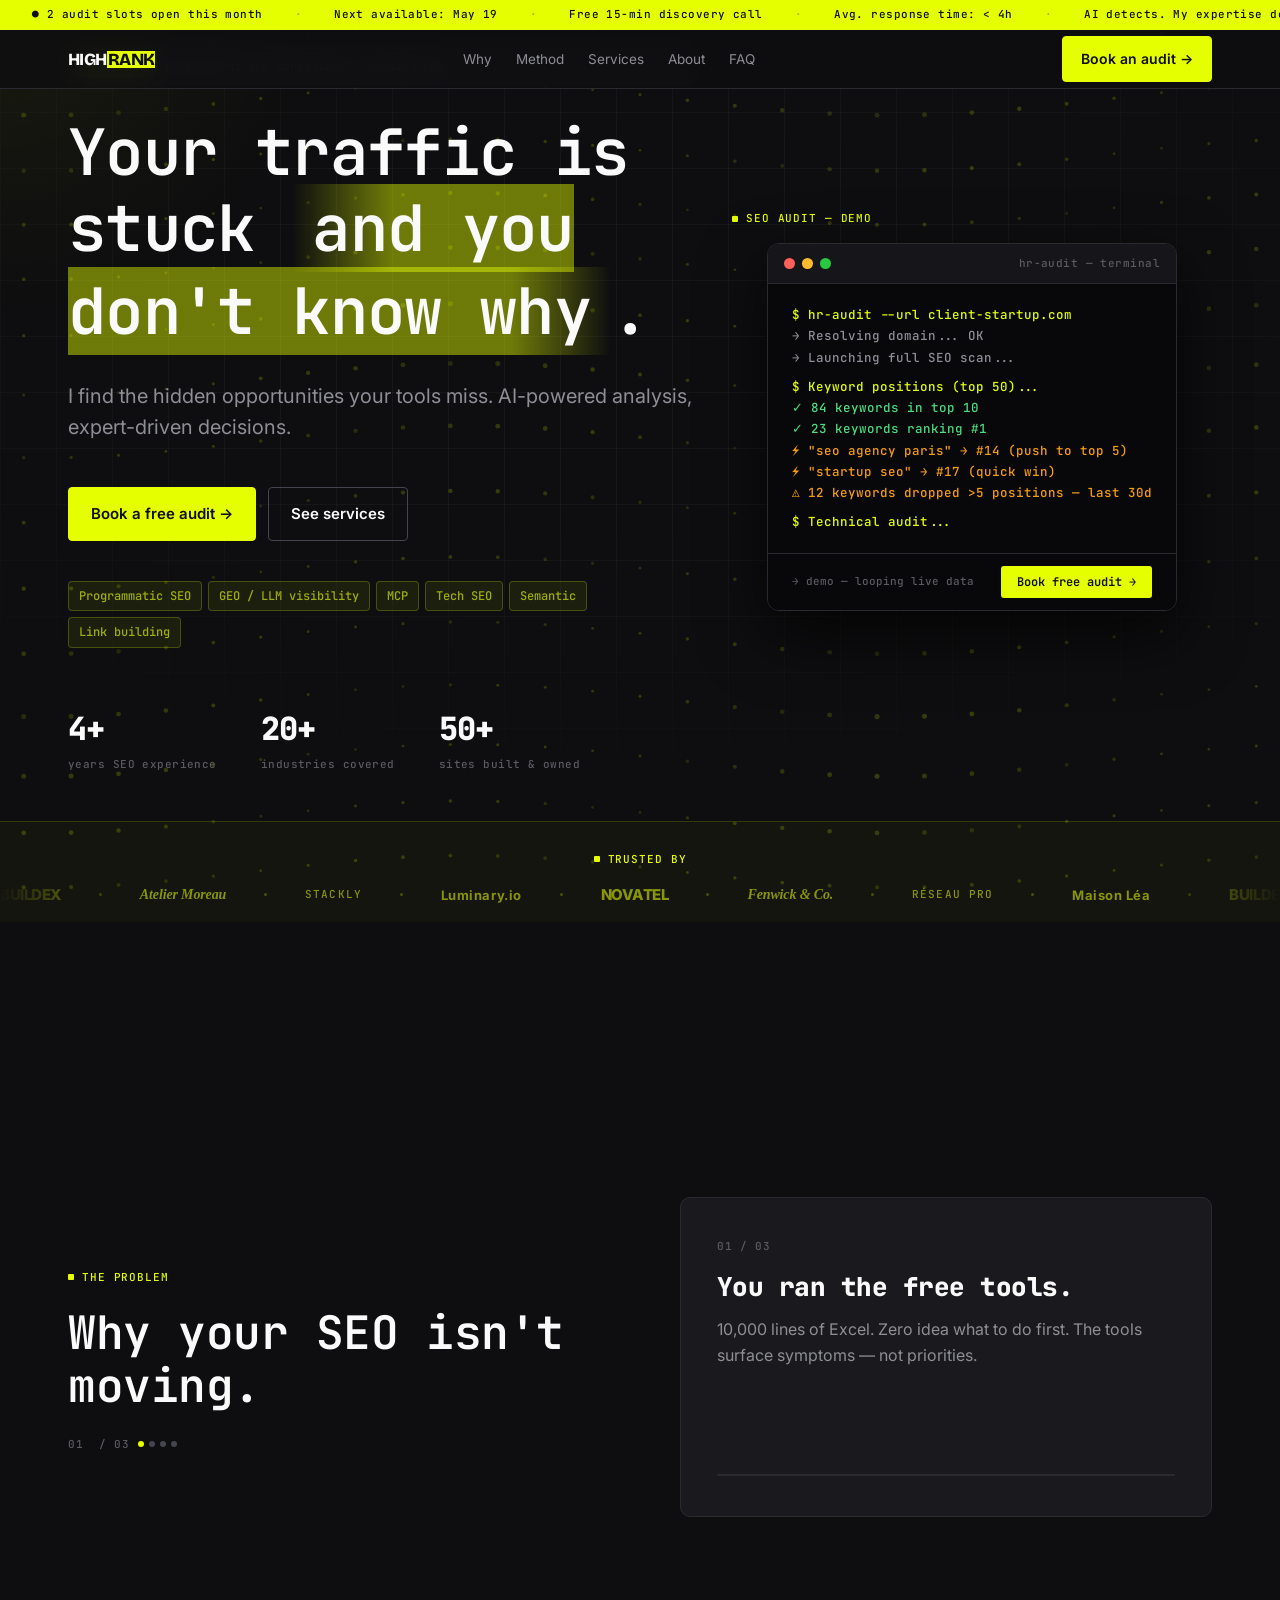
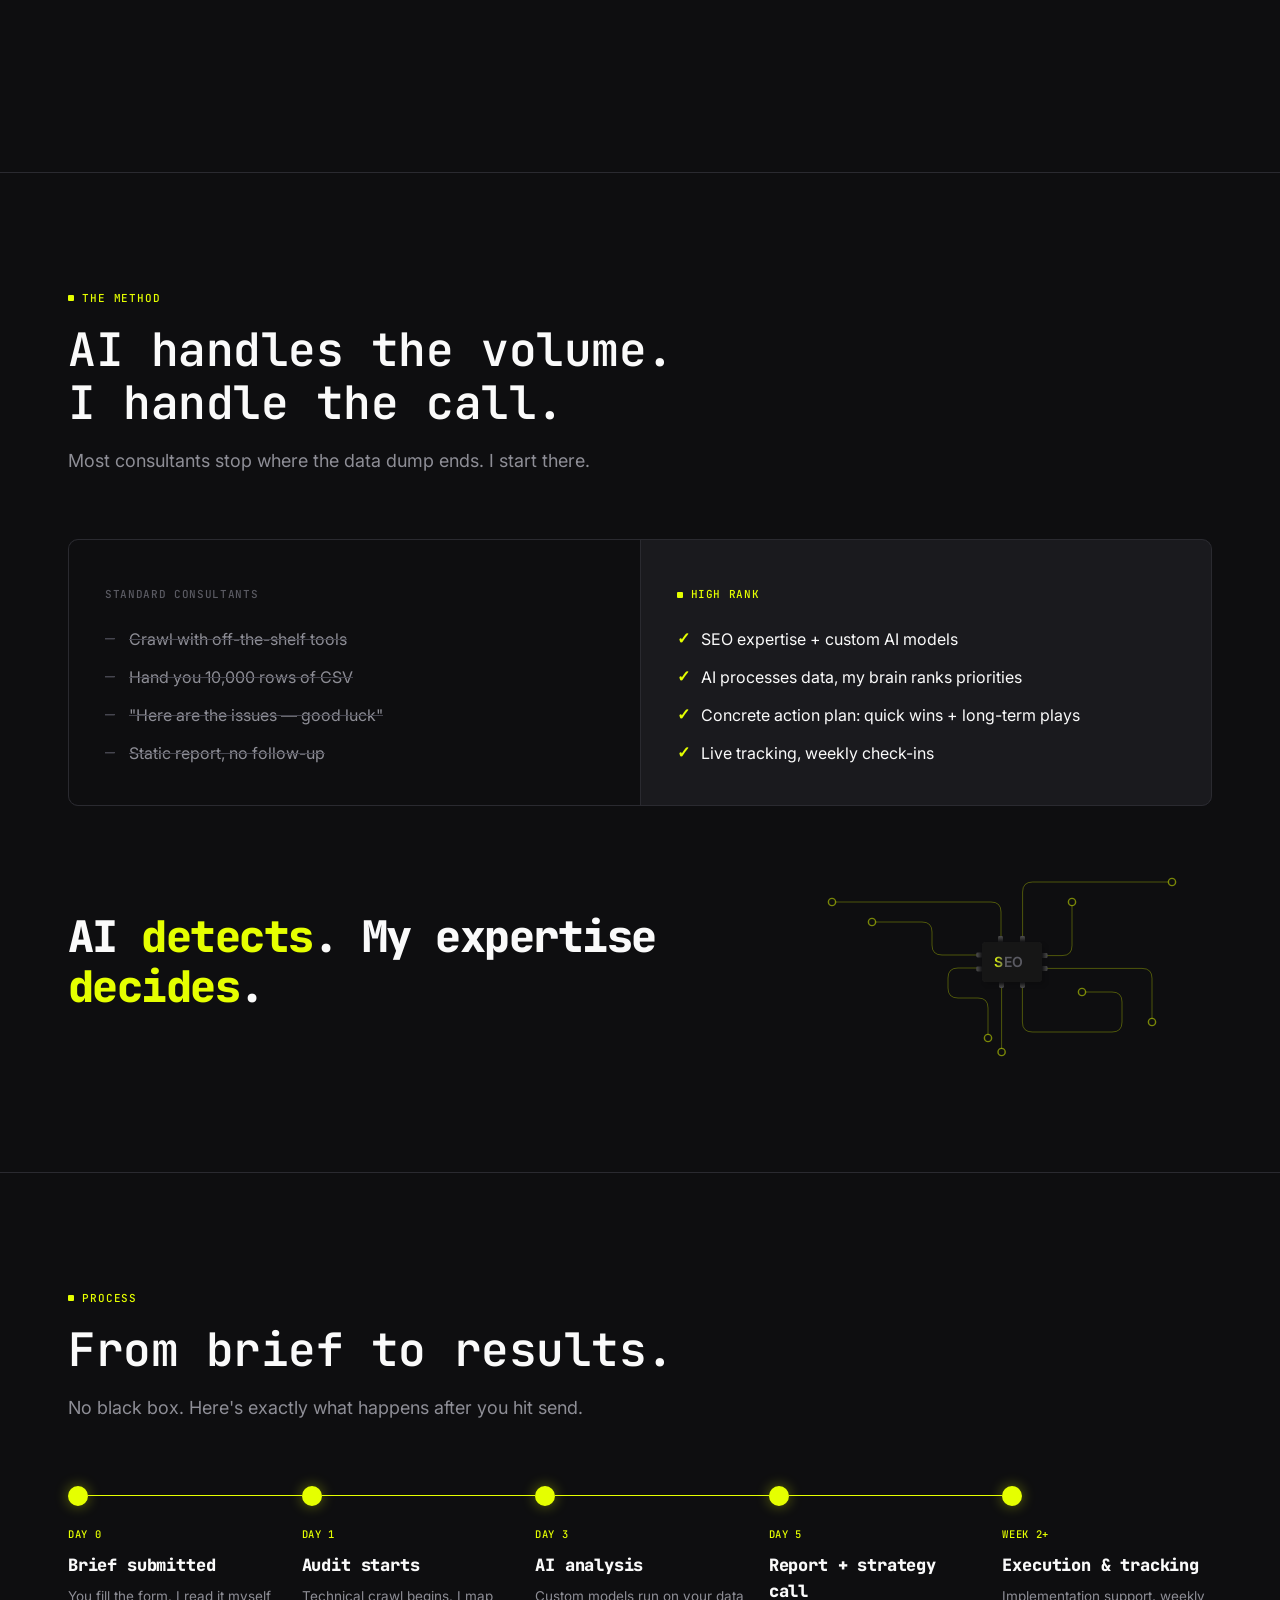
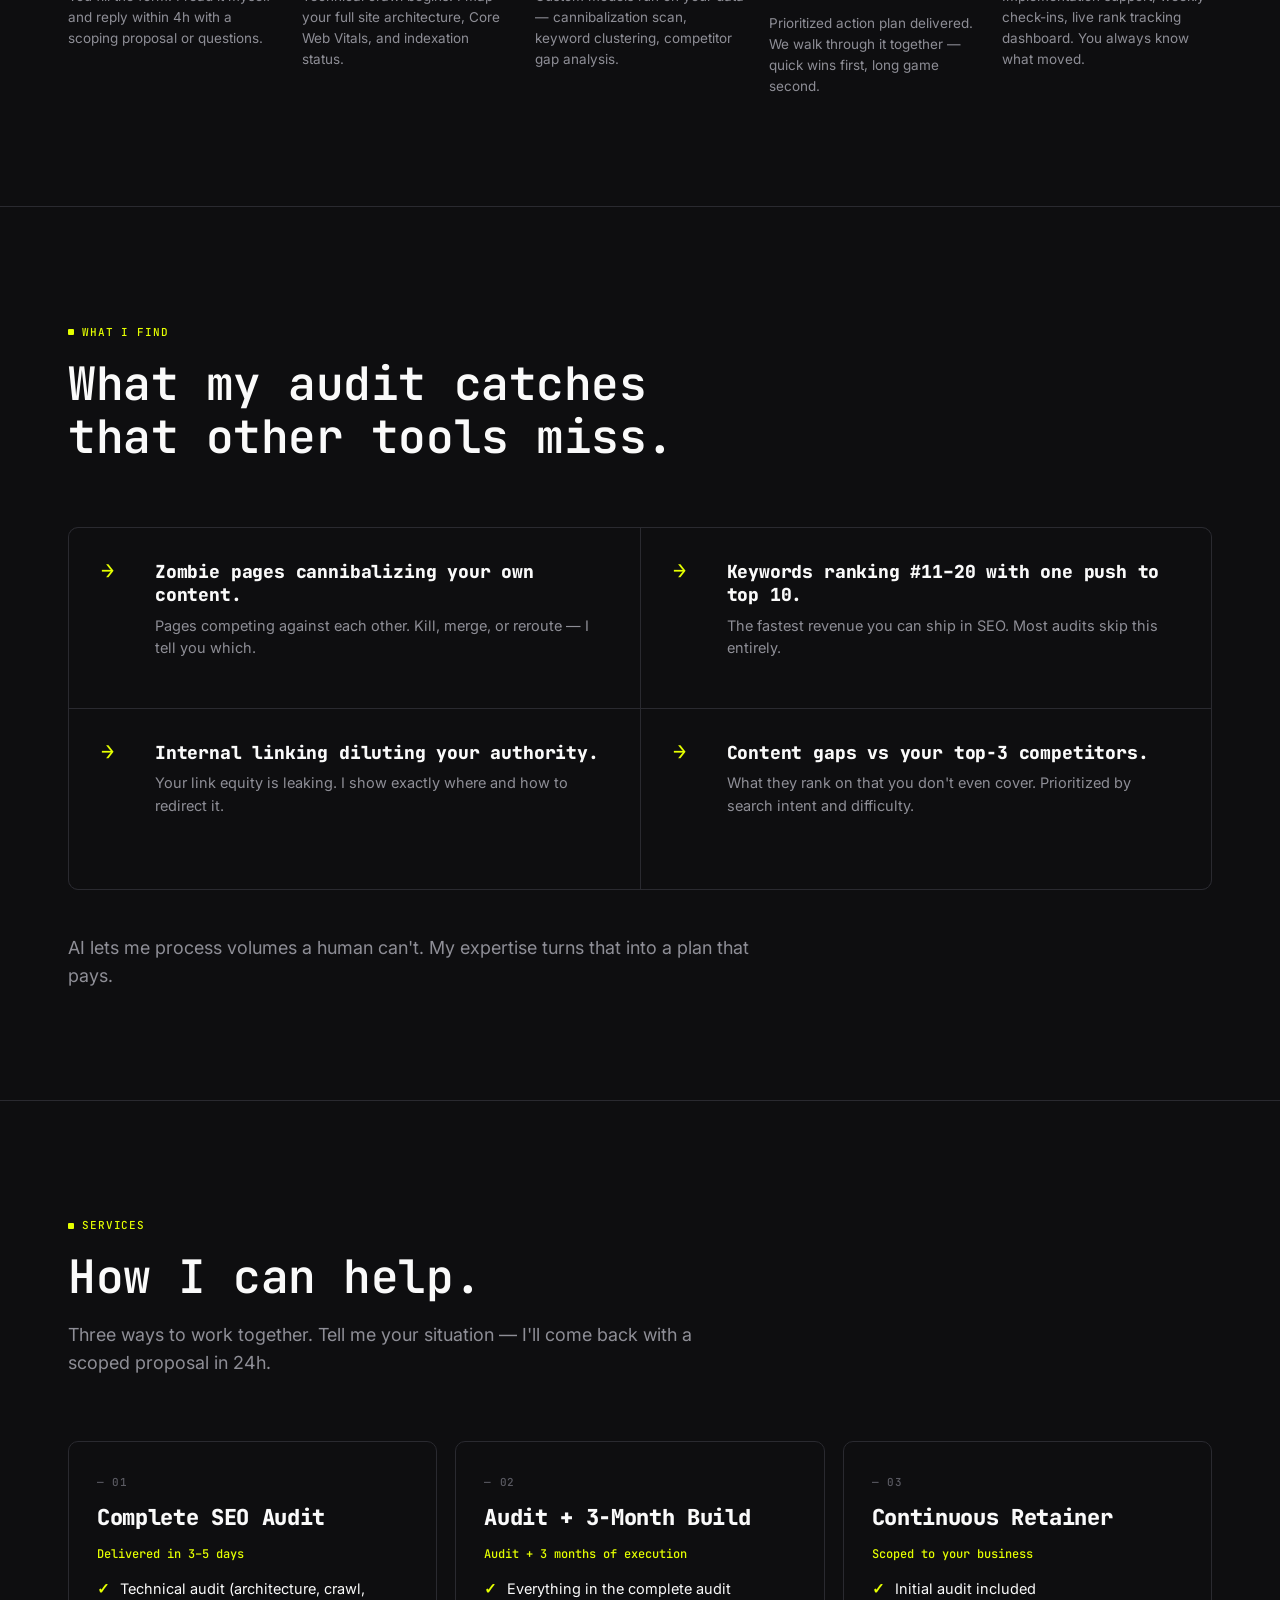
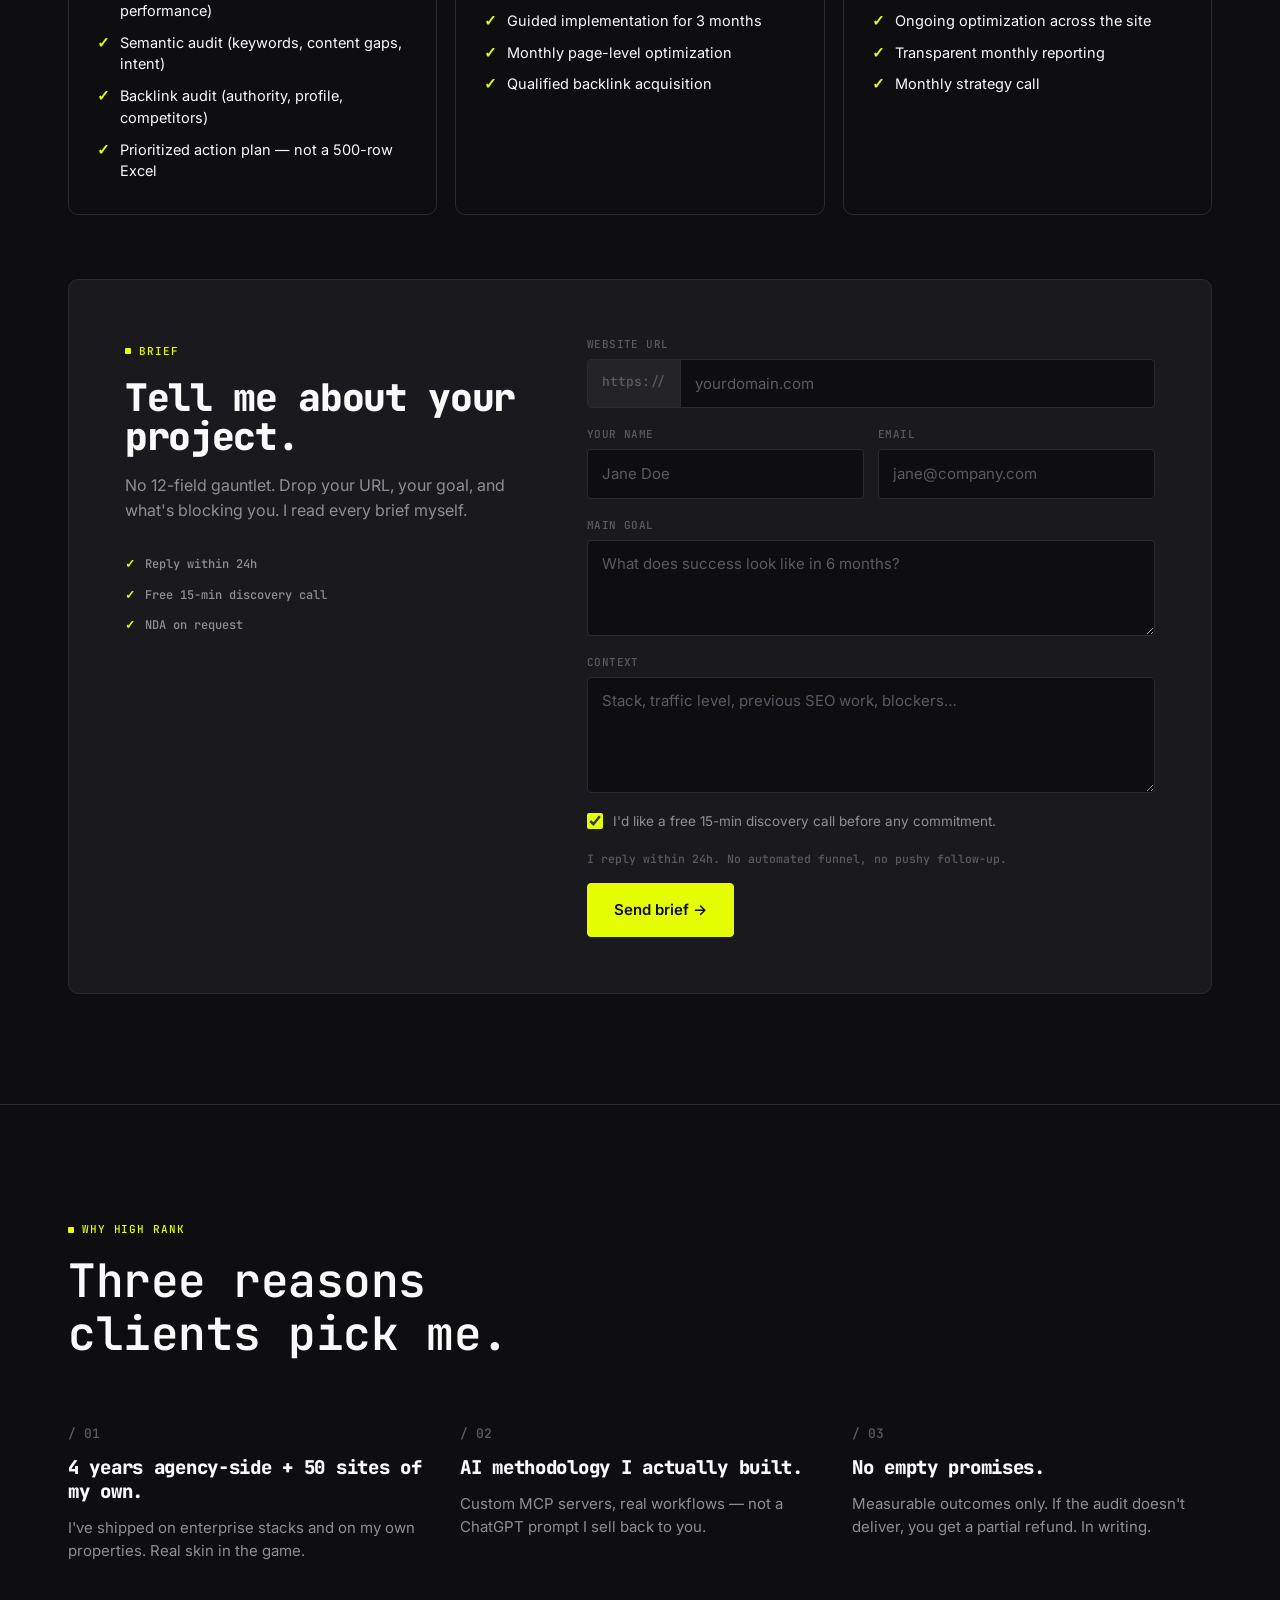
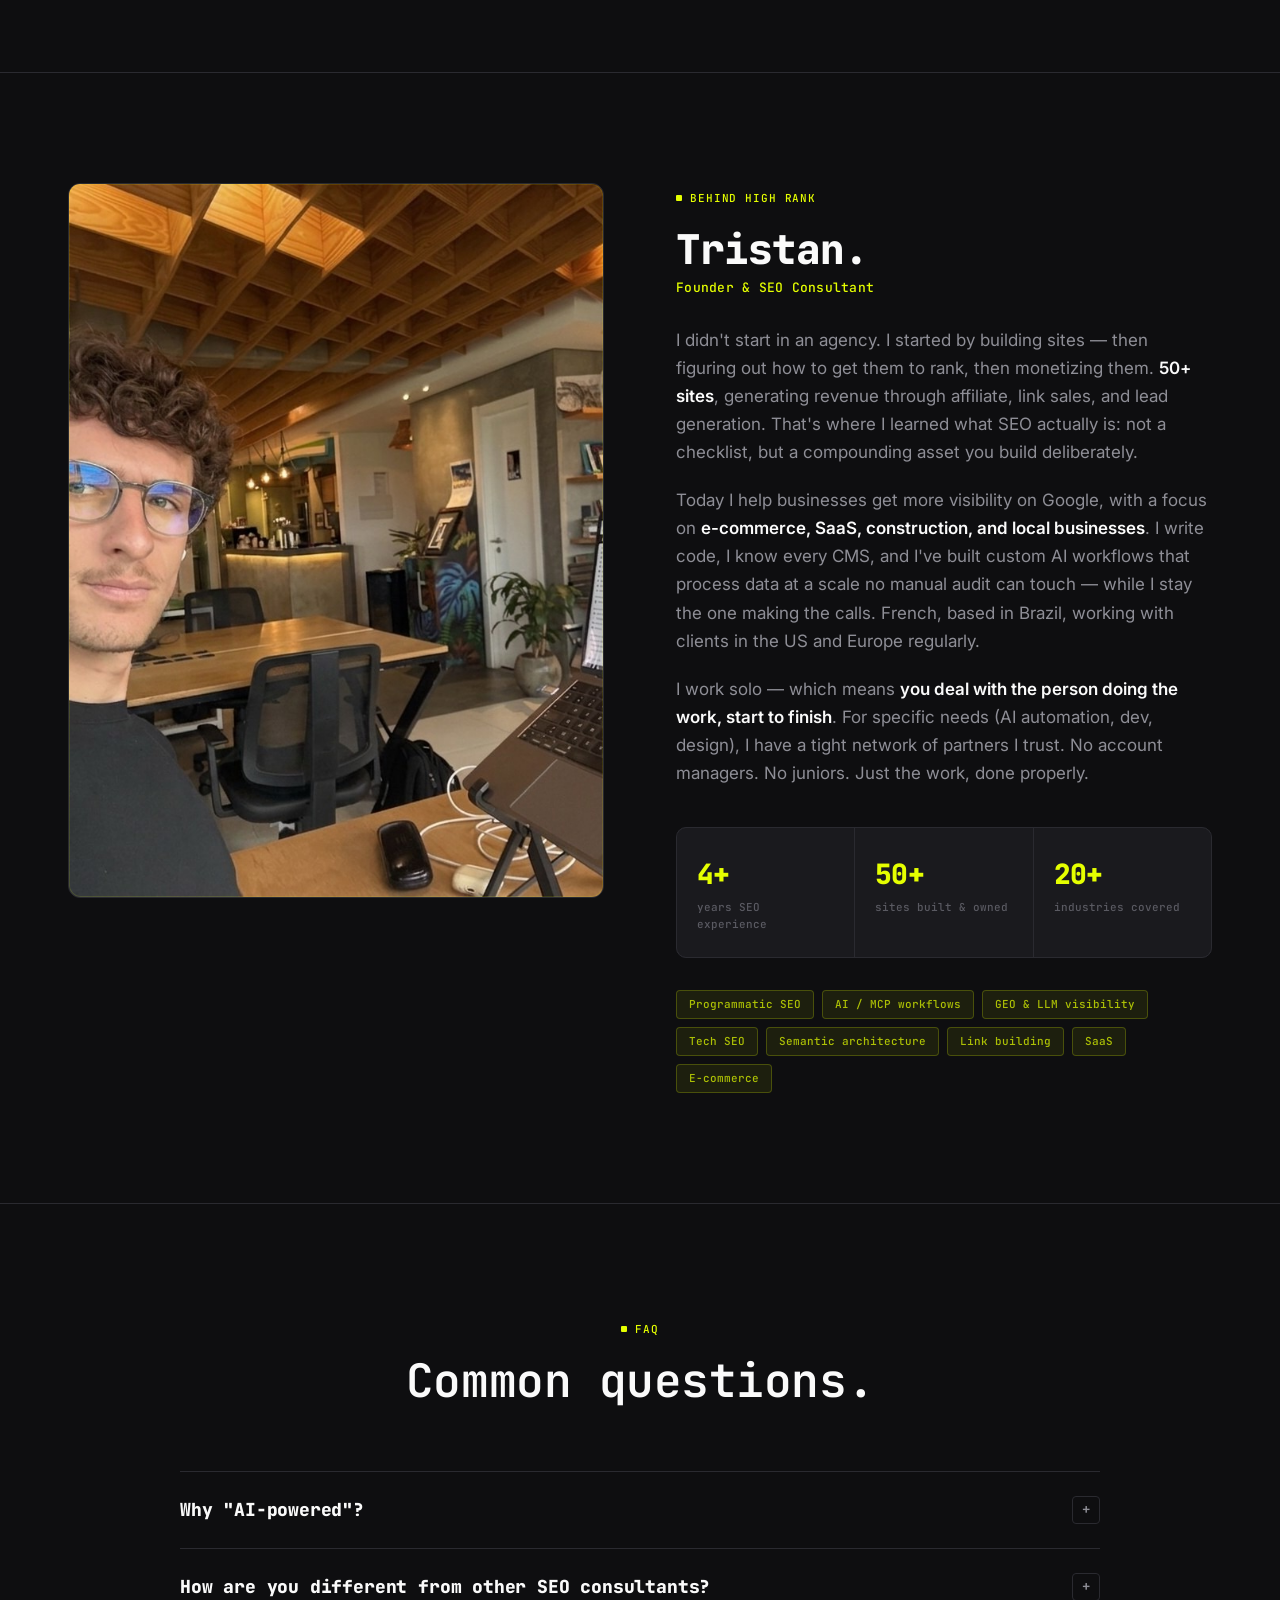
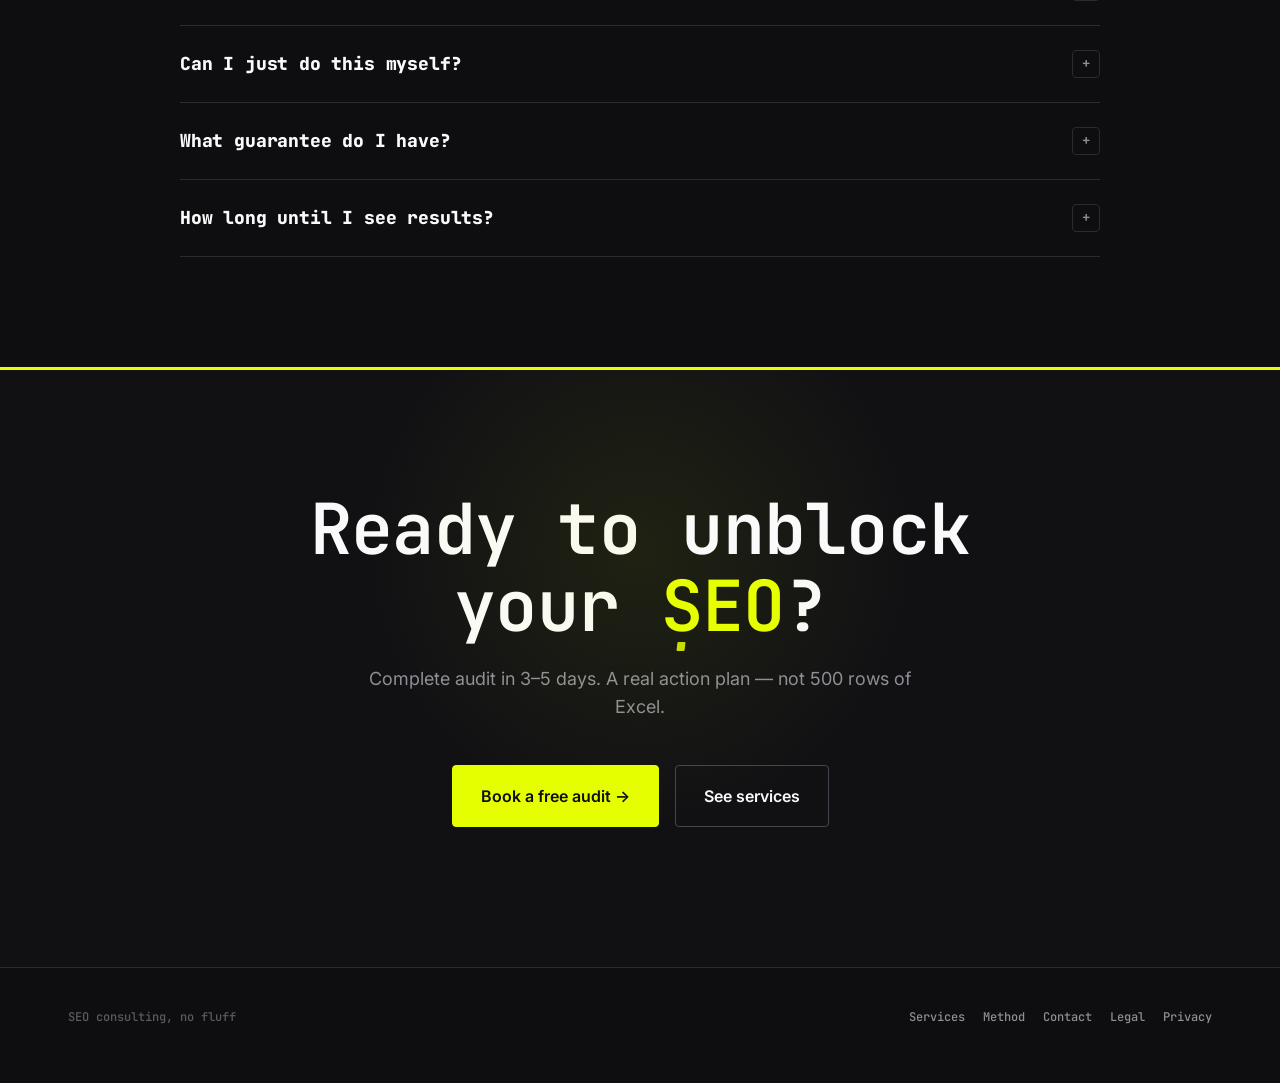
==== index.html @ f29414a7 "Enlarge about photo, make grid symmetric, remove Gemini watermark - About grid: 340px fixed → 1fr 1f" ====
<!doctype html>
<html lang="en">
<head>
<meta charset="utf-8" />
<meta name="viewport" content="width=device-width, initial-scale=1" />
<title>HIGH RANK — SEO consultant, AI-powered audits</title>
<meta name="description" content="I find the SEO opportunities your tools miss. AI-powered analysis, expert-driven decisions. Free live audit — enter your domain." />
<!-- OG -->
<meta property="og:type" content="website" />
<meta property="og:url" content="https://tristanwrt.github.io/high-rank/" />
<meta property="og:title" content="HIGH RANK — SEO consultant, AI-powered audits" />
<meta property="og:description" content="I find the SEO opportunities your tools miss. AI-powered analysis, expert-driven decisions. Free live audit." />
<meta property="og:image" content="https://tristanwrt.github.io/high-rank/og.png" />
<meta name="twitter:card" content="summary_large_image" />
<meta name="twitter:title" content="HIGH RANK — SEO consultant" />
<meta name="twitter:description" content="AI-powered SEO audits. Real checks, real data, no fluff." />
<!-- Favicon -->
<link rel="icon" href="data:image/svg+xml,<svg xmlns='http://www.w3.org/2000/svg' viewBox='0 0 32 32'><rect width='32' height='32' rx='4' fill='%23E5FF00'/><text x='50%25' y='54%25' dominant-baseline='middle' text-anchor='middle' font-family='system-ui,sans-serif' font-weight='800' font-size='13' fill='%230E0E10'>HR</text></svg>" />
<link rel="preconnect" href="https://fonts.googleapis.com" />
<link rel="preconnect" href="https://fonts.gstatic.com" crossorigin />
<link href="https://fonts.googleapis.com/css2?family=Bricolage+Grotesque:wght@800&family=Inter:wght@400;500;600;700&family=JetBrains+Mono:wght@400;500;600&display=swap" rel="stylesheet" />
<style>
/* ── Reset ── */
*, *::before, *::after { box-sizing: border-box; margin: 0; padding: 0; }
html { scroll-behavior: smooth; }
body { overflow-x: hidden; }

/* ── Tokens ── */
:root {
  --bg: #0E0E10; --bg-elev: #1A1A1E; --bg-elev2: #232328;
  --bg-invert: #FFFFFF;
  --text-on-invert: #0E0E10; --text-on-invert-mute: #5A5A62;
  --border: #2A2A30; --border-strong: #45454F;
  --text: #FAFAFA; --text-mute: #8E8E96; --text-faint: #5A5A62;
  --accent: #E5FF00; --accent-text: #0E0E10; --accent-soft: rgba(229,255,0,.16);
  --f-sans: 'Inter', ui-sans-serif, system-ui, sans-serif;
  --f-display: 'JetBrains Mono', ui-monospace, monospace;
  --f-mono: 'JetBrains Mono', ui-monospace, monospace;
  --radius: 4px; --radius-lg: 10px;
  color-scheme: dark;
}

/* ── Base ── */
body { font-family: var(--f-sans); background: var(--bg); color: var(--text); font-size: 16px; line-height: 1.55; -webkit-font-smoothing: antialiased; }
a { color: inherit; text-decoration: none; }
button { font: inherit; cursor: pointer; border: 0; background: none; color: inherit; }
.brand, h1, h2, h3, h4 { font-family: var(--f-display); font-weight: 600; }
.wrap { max-width: 1200px; margin: 0 auto; padding: 0 28px; }

/* ── Mouse glow ── */
#mouse-glow {
  position: fixed; width: 700px; height: 700px;
  border-radius: 50%; pointer-events: none; z-index: 0;
  background: radial-gradient(circle at center, rgba(229,255,0,.055) 0%, transparent 65%);
  transform: translate3d(-9999px, -9999px, 0);
  will-change: transform;
  transition: opacity .3s;
}

/* ── Progress bar ── */
#progress-bar { position: fixed; top: 0; left: 0; height: 2px; width: 0%; background: var(--accent); z-index: 1000; }

/* ── Ticker ── */
.ticker-wrap {
  position: fixed; top: 0; left: 0; right: 0; z-index: 300;
  height: 30px; background: var(--accent); overflow: hidden;
  display: flex; align-items: center;
}
.ticker-track {
  display: flex; align-items: center; gap: 0;
  white-space: nowrap;
  animation: ticker-scroll 22s linear infinite;
}
.ticker-track span {
  font-family: var(--f-mono); font-size: 11px; font-weight: 500;
  color: var(--accent-text); letter-spacing: .04em;
  padding: 0 32px;
}
.ticker-track .sep { padding: 0; color: rgba(0,0,0,.3); }
@keyframes ticker-scroll {
  from { transform: translateX(0); }
  to   { transform: translateX(-50%); }
}

/* ── Canvas ── */
#bg-canvas { position: fixed; inset: 0; z-index: 0; pointer-events: none; }

/* ── Eyebrow ── */
.eyebrow {
  font-family: var(--f-mono); font-size: 11px; font-weight: 500;
  letter-spacing: .08em; text-transform: uppercase;
  color: var(--accent); display: inline-flex; align-items: center; gap: 8px;
}
.eyebrow::before { content: ""; width: 6px; height: 6px; background: var(--accent); border-radius: 1px; }

/* ── Nav ── */
.nav {
  position: fixed; top: 30px; left: 0; right: 0; z-index: 200;
  background: color-mix(in srgb, var(--bg) 82%, transparent);
  backdrop-filter: blur(16px) saturate(140%);
  -webkit-backdrop-filter: blur(16px) saturate(140%);
  border-bottom: 1px solid var(--border);
}
.nav-inner { display: flex; align-items: center; justify-content: space-between; height: 58px; }
.brand {
  display: inline-flex; align-items: baseline; gap: 0;
  font-family: 'Bricolage Grotesque', sans-serif; font-weight: 800;
  font-size: 17px; letter-spacing: -0.04em; line-height: 1; color: var(--text);
}
.brand .brand-hl {
  background: var(--accent); color: var(--accent-text);
  padding: 0 0.06em; margin-left: 0.04em;
}
.nav-links { display: flex; gap: 2px; }
.nav-link { font-size: 13.5px; color: var(--text-mute); padding: 7px 11px; border-radius: var(--radius); transition: color .15s, background .15s; }
.nav-link:hover { color: var(--text); background: var(--bg-elev); }
@media (max-width: 700px) { .nav-links { display: none; } }

/* ── Buttons ── */
.btn {
  display: inline-flex; align-items: center; gap: 8px;
  padding: 11px 18px; font-size: 14px; font-weight: 600;
  border-radius: var(--radius); border: 1px solid transparent;
  transition: transform .1s, box-shadow .15s, background .15s, border-color .15s;
  white-space: nowrap;
}
.btn:active { transform: translateY(1px); }
.btn-primary { background: var(--accent); color: var(--accent-text); border-color: var(--accent); }
.btn-primary:hover { box-shadow: 0 0 0 4px var(--accent-soft); }
.btn-ghost { background: transparent; color: var(--text); border-color: var(--border-strong); }
.btn-ghost:hover { background: var(--bg-elev); border-color: var(--text-mute); }
.btn-lg { padding: 14px 22px; font-size: 15px; }
.btn-xl { padding: 18px 28px; font-size: 16px; }

/* ── Hero ── */
.hero {
  position: relative; z-index: 1;
  min-height: calc(100vh - 88px);
  display: flex; align-items: center;
  padding: 48px 0 48px;
}
.hero-inner {
  display: grid; grid-template-columns: 1.3fr 1fr; gap: 40px; align-items: center; width: 100%;
}
.hero-left { display: flex; flex-direction: column; }
.hero-right { display: flex; flex-direction: column; }
@media (max-width: 960px) {
  .hero-inner { grid-template-columns: 1fr; }
  .hero-right { display: none; }
}
.hero-grid {
  position: absolute; inset: 0; pointer-events: none;
  background-image: linear-gradient(to right, rgba(255,255,255,.04) 1px, transparent 1px), linear-gradient(to bottom, rgba(255,255,255,.04) 1px, transparent 1px);
  background-size: 56px 56px;
  mask-image: radial-gradient(ellipse 80% 60% at 50% 40%, black 40%, transparent 100%);
  animation: grid-pan 28s linear infinite;
}
@keyframes grid-pan { from { background-position: 0 0,0 0; } to { background-position: 56px 56px,56px 56px; } }
.hero-pill {
  display: inline-flex; align-items: center; gap: 10px;
  padding: 6px 12px 6px 6px; border: 1px solid var(--border);
  background: var(--bg-elev); border-radius: 4px;
  font-family: var(--f-mono); font-size: 12px; font-weight: 500;
  color: var(--text-mute); margin-bottom: 32px;
}
.hero-pill-tag { padding: 2px 8px; background: var(--accent-soft); color: var(--accent); border-radius: 2px; font-weight: 500; }

/* Typing word */
.hero h1 {
  font-size: clamp(36px, 5vw, 64px);
  line-height: 1.1; letter-spacing: -.01em; font-weight: 600;
  max-width: 22ch; margin-bottom: 28px; text-wrap: balance;
}
.hero h1 em {
  font-style: normal;
  background: linear-gradient(to right, transparent 0%, rgba(229,255,0,.45) 12%, rgba(229,255,0,.45) 88%, transparent 100%);
  color: var(--text);
  padding: 2px 20px;
  display: inline;
  line-height: 1.3;
  animation: em-glow 4s ease-in-out infinite;
}
@keyframes em-glow { 0%,100%{box-shadow:none} 50%{box-shadow:0 0 36px 10px rgba(229,255,0,.2)} }
.hero-sub { font-size: clamp(17px, 1.6vw, 20px); color: var(--text-mute); max-width: 54ch; margin-bottom: 44px; line-height: 1.55; }
.hero-ctas { display: flex; gap: 12px; flex-wrap: wrap; }
.kw-row { display: flex; flex-wrap: wrap; gap: 6px; margin-top: 40px; max-width: 680px; }
.kw { font-family: var(--f-mono); font-size: 12px; font-weight: 500; padding: 5px 10px; background: rgba(229,255,0,.07); border: 1px solid rgba(229,255,0,.22); color: rgba(229,255,0,.65); border-radius: 4px; transition: background .15s, border-color .15s, color .15s; cursor: default; }
.kw:hover { background: rgba(229,255,0,.13); border-color: rgba(229,255,0,.45); color: var(--accent); }
.hero-meta { display: flex; gap: 44px; margin-top: 56px; flex-wrap: wrap; }
.hero-meta-item { display: flex; flex-direction: column; gap: 3px; }
.hero-meta-item b { font-family: var(--f-display); font-size: 32px; font-weight: 800; letter-spacing: -.03em; color: var(--text); }
.hero-meta-item span { font-family: var(--f-mono); font-size: 11px; font-weight: 500; color: var(--text-faint); letter-spacing: .04em; }
.scroll-cue {
  position: absolute; bottom: 36px; left: 50%; transform: translateX(-50%);
  display: flex; flex-direction: column; align-items: center; gap: 8px;
  font-family: var(--f-mono); font-size: 10px; font-weight: 500; letter-spacing: .1em; text-transform: uppercase;
  color: var(--text-faint); animation: cue-fade 2.5s ease-in-out infinite;
}
.scroll-cue-arrow { width: 1px; height: 40px; background: linear-gradient(to bottom, var(--border-strong), transparent); animation: cue-drop 2.5s ease-in-out infinite; }
@keyframes cue-fade { 0%,100%{opacity:.35} 50%{opacity:1} }
@keyframes cue-drop { 0%{transform:scaleY(0);transform-origin:top} 60%,100%{transform:scaleY(1);transform-origin:top} }


/* ── Problem chapter ── */
.chapter { position: relative; }
.chapter-sticky { position: sticky; top: 30px; height: calc(100vh - 30px); display: flex; align-items: center; justify-content: center; overflow: hidden; z-index: 1; }
.problem-chapter { height: 450vh; }
.problem-sticky { width: 100%; padding: 0 28px; display: grid; grid-template-columns: 1fr 1fr; gap: 80px; align-items: center; max-width: 1200px; margin: 0 auto; }
.problem-left { position: relative; }
.problem-h2 { font-size: clamp(28px, 3.6vw, 48px); line-height: 1.15; letter-spacing: -.01em; font-weight: 600; margin-bottom: 24px; }
.problem-counter { font-family: var(--f-mono); font-size: 11px; font-weight: 500; color: var(--text-faint); letter-spacing: .06em; display: flex; gap: 8px; align-items: center; }
.problem-counter-dots { display: flex; gap: 5px; }
.problem-counter-dot { width: 6px; height: 6px; border-radius: 50%; background: var(--border-strong); transition: background .3s; }
.problem-counter-dot.active { background: var(--accent); }
.problem-cards-wrap { position: relative; height: 320px; }
.prob-card { position: absolute; inset: 0; background: var(--bg-elev); border: 1px solid var(--border); border-radius: var(--radius-lg); padding: 40px 36px; display: flex; flex-direction: column; gap: 16px; opacity: 0; transform: translateY(48px); transition: opacity .55s cubic-bezier(0.16,1,0.3,1), transform .55s cubic-bezier(0.16,1,0.3,1); pointer-events: none; }
.prob-card.active { opacity: 1; transform: translateY(0); pointer-events: auto; }
.prob-card.past { opacity: 0; transform: translateY(-48px); }
.prob-card-num { font-family: var(--f-mono); font-size: 11px; font-weight: 500; color: var(--text-faint); letter-spacing: .06em; }
.prob-card h3 { font-size: 26px; font-weight: 800; letter-spacing: -.02em; line-height: 1.15; }
.prob-card p { color: var(--text-mute); font-size: 16px; line-height: 1.6; }
.prob-card-bar { height: 2px; background: var(--border); border-radius: 1px; margin-top: auto; overflow: hidden; }
.prob-card-bar-fill { height: 100%; background: var(--accent); width: 0%; transition: width .1s linear; border-radius: 1px; }
.problem-conclusion-card { background: transparent; border-color: var(--accent); }
.problem-conclusion-card h3 em { font-style: normal; background: var(--accent); color: var(--accent-text); padding: 0 10px; }
@media (max-width: 900px) { .problem-sticky { grid-template-columns: 1fr; gap: 28px; } .problem-left { text-align:center; display:flex; flex-direction:column; align-items:center; } .problem-cards-wrap { width:100%; height:380px; } }

/* ── Sections ── */
.section { padding: 110px 0; border-top: 1px solid var(--border); position: relative; z-index: 1; }
.section-head { margin-bottom: 64px; max-width: 720px; }
.section-head .eyebrow { margin-bottom: 16px; }
.section-head h2 { font-size: clamp(28px, 3.6vw, 48px); line-height: 1.15; letter-spacing: -.01em; font-weight: 600; text-wrap: balance; }
.section-head p { margin-top: 18px; font-size: 18px; color: var(--text-mute); max-width: 60ch; line-height: 1.55; }

/* ── Process timeline ── */
.timeline { display: flex; gap: 0; margin-top: 64px; position: relative; }
.tl-step { flex: 1; padding-right: 24px; position: relative; }
.tl-step:last-child { padding-right: 0; }
/* connecting line */
.tl-connector { position: absolute; top: 9px; left: 20px; right: 0; height: 1px; background: var(--border); z-index: 0; transition: background .4s; }
.tl-step:last-child .tl-connector { display: none; }
.tl-step.lit .tl-connector { background: var(--accent); }
.tl-dot { width: 20px; height: 20px; border-radius: 50%; border: 2px solid var(--border-strong); background: var(--bg); position: relative; z-index: 1; margin-bottom: 20px; transition: border-color .4s, background .4s, box-shadow .4s; }
.tl-step.lit .tl-dot { border-color: var(--accent); background: var(--accent); box-shadow: 0 0 14px rgba(229,255,0,.4); }
.tl-day { font-family: var(--f-mono); font-size: 10.5px; font-weight: 500; color: var(--text-faint); letter-spacing: .06em; text-transform: uppercase; margin-bottom: 10px; transition: color .4s; }
.tl-step.lit .tl-day { color: var(--accent); }
.tl-step h3 { font-size: 17px; font-weight: 800; letter-spacing: -.01em; margin-bottom: 8px; }
.tl-step p { font-size: 13.5px; color: var(--text-mute); line-height: 1.55; }
@media (max-width: 800px) {
  .timeline { flex-direction: column; gap: 32px; }
  .tl-step { padding-right: 0; padding-left: 36px; }
  .tl-dot { position: absolute; left: 0; top: 0; margin-bottom: 0; }
  .tl-connector { top: 20px; left: 9px; width: 1px; height: calc(100% + 32px); right: auto; }
}

/* ── Audit terminal ── */
.terminal {
  background: #08080A; border: 1px solid var(--border);
  border-radius: 12px; overflow: hidden;
  font-family: var(--f-mono); max-width: 820px; margin: 0 auto;
  box-shadow: 0 32px 80px rgba(0,0,0,.6);
}
.terminal-bar {
  background: #16161A; padding: 11px 16px;
  display: flex; align-items: center; gap: 7px;
  border-bottom: 1px solid var(--border);
}
.t-dot { width: 11px; height: 11px; border-radius: 50%; }
.t-dot:nth-child(1) { background: #FF5F57; }
.t-dot:nth-child(2) { background: #FFBC2E; }
.t-dot:nth-child(3) { background: #28C840; }
.t-title { font-size: 11px; font-weight: 500; color: var(--text-faint); margin-left: auto; letter-spacing: .04em; }
.terminal-body {
  padding: 20px 24px; min-height: 320px; max-height: 480px;
  overflow-y: auto;
  scrollbar-width: thin; scrollbar-color: var(--border) transparent;
}
.t-line { font-size: 12.5px; font-weight: 500; line-height: 1.7; display: flex; gap: 10px; }
.t-line.cmd  { color: var(--accent); }
.t-line.info { color: var(--text-mute); }
.t-line.ok   { color: #4ADE80; }
.t-line.warn { color: #F59E0B; }
.t-line.score { font-family: var(--f-display); color: var(--accent); font-size: 15px; font-weight: 800; }
.t-line.error { color: #F87171; }
.t-line.result { color: var(--text); }
.t-line.dim  { color: var(--text-faint); }
.t-line.empty { height: 8px; }
.terminal-input-row {
  display: flex; align-items: center; gap: 12px;
  padding: 12px 24px; border-top: 1px solid var(--border);
  background: #08080A;
}
.t-prompt { color: var(--accent); font-size: 13px; font-weight: 500; white-space: nowrap; flex-shrink: 0; }
.t-input {
  flex: 1; background: transparent; border: none; outline: none;
  color: var(--text); font-family: var(--f-mono); font-size: 13px; font-weight: 500;
  caret-color: var(--accent);
}
.t-input::placeholder { color: var(--text-faint); }
.t-run {
  background: var(--accent); color: var(--accent-text);
  font-family: var(--f-mono); font-size: 12px; font-weight: 500;
  padding: 6px 16px; border-radius: 3px; border: none; cursor: pointer;
  transition: box-shadow .15s;
  flex-shrink: 0;
}
.t-run:hover { box-shadow: 0 0 0 3px var(--accent-soft); }
.t-cursor { display: inline-block; width: 7px; height: 13px; background: var(--accent); vertical-align: middle; animation: blink .9s step-end infinite; }
@keyframes blink { 0%,100%{opacity:1} 50%{opacity:0} }

/* ── Compare ── */
.compare { display: grid; grid-template-columns: 1fr 1fr; gap: 1px; background: var(--border); border: 1px solid var(--border); border-radius: var(--radius-lg); overflow: hidden; }
.compare-col { background: var(--bg); padding: 40px 36px; }
.compare-col.us { background: var(--bg-elev); }
.compare-label { display: inline-flex; align-items: center; gap: 8px; font-family: var(--f-mono); font-size: 11px; font-weight: 500; letter-spacing: .06em; text-transform: uppercase; color: var(--text-faint); margin-bottom: 24px; }
.compare-col.us .compare-label { color: var(--accent); }
.compare-col.us .compare-label::before { content:""; width:6px; height:6px; background:var(--accent); border-radius:1px; }
.compare-list { display: flex; flex-direction: column; gap: 14px; list-style: none; }
.compare-list li { display: flex; align-items: flex-start; gap: 12px; font-size: 16px; color: var(--text); line-height: 1.5; }
.compare-col:not(.us) .compare-list li { color: var(--text-mute); text-decoration: line-through; text-decoration-color: var(--border-strong); text-decoration-thickness: 1px; }
.compare-list li::before { content:"—"; font-family: var(--f-mono); color: var(--text-faint); flex-shrink: 0; width: 12px; }
.compare-col.us .compare-list li::before { content:"✓"; color: var(--accent); font-weight: 700; }
.compare-tagline { margin-top: 56px; text-align: center; font-family: var(--f-display); font-size: clamp(28px, 3.4vw, 44px); line-height: 1.15; letter-spacing: -.035em; font-weight: 800; }
.compare-tagline em { font-style: normal; color: var(--accent); }
@media (max-width: 900px) { .compare { grid-template-columns: 1fr; } }

/* ── Diff ── */
.diff-grid { display: grid; grid-template-columns: repeat(2, 1fr); gap: 1px; background: var(--border); border: 1px solid var(--border); border-radius: var(--radius-lg); overflow: hidden; }
.diff-cell { background: var(--bg); padding: 32px; display: grid; grid-template-columns: 36px 1fr; gap: 18px; min-height: 180px; }
.diff-arrow { font-family: var(--f-mono); font-size: 22px; color: var(--accent); font-weight: 500; line-height: 1; }
.diff-cell h3 { font-size: 18px; font-weight: 800; margin-bottom: 8px; letter-spacing: -.01em; line-height: 1.3; }
.diff-cell p { color: var(--text-mute); font-size: 14.5px; line-height: 1.55; }
.diff-conclusion { margin-top: 44px; font-size: 18px; color: var(--text-mute); max-width: 64ch; line-height: 1.55; }
@media (max-width: 800px) { .diff-grid { grid-template-columns: 1fr; } }

/* ── Services ── */
.service-tiles { display: grid; grid-template-columns: repeat(3, 1fr); gap: 18px; margin-bottom: 64px; }
.service-tile { background: var(--bg); border: 1px solid var(--border); border-radius: var(--radius-lg); padding: 32px 28px; display: flex; flex-direction: column; gap: 14px; transition: border-color .15s, transform .25s cubic-bezier(0.16,1,0.3,1); }
.service-tile:hover { border-color: var(--accent); transform: translateY(-5px); }
.service-tile-num { font-family: var(--f-mono); font-size: 11px; font-weight: 500; color: var(--text-faint); letter-spacing: .06em; }
.service-tile h3 { font-size: 22px; font-weight: 800; letter-spacing: -.015em; line-height: 1.2; }
.service-tile-note { font-family: var(--f-mono); font-size: 12px; font-weight: 500; color: var(--accent); }
.service-tile-bullets { list-style: none; display: flex; flex-direction: column; gap: 10px; flex: 1; }
.service-tile-bullets li { display: flex; align-items: flex-start; gap: 10px; font-size: 14.5px; color: var(--text); line-height: 1.5; }
.service-tile-bullets li::before { content:"✓"; color: var(--accent); font-weight: 700; font-family: var(--f-mono); flex-shrink: 0; }
@media (max-width: 1000px) { .service-tiles { grid-template-columns: 1fr; } }

/* ── Brief form ── */
.brief { background: var(--bg-elev); border: 1px solid var(--border); border-radius: var(--radius-lg); padding: 56px; display: grid; grid-template-columns: 1fr 1.4fr; gap: 56px; align-items: start; }
.brief-head h2 { font-size: clamp(26px, 3vw, 38px); line-height: 1.05; letter-spacing: -.035em; font-weight: 800; margin-bottom: 16px; }
.brief-head p { color: var(--text-mute); font-size: 16px; line-height: 1.55; max-width: 38ch; }
.brief-head .eyebrow { margin-bottom: 18px; }
.brief-head-meta { margin-top: 32px; display: flex; flex-direction: column; gap: 12px; font-family: var(--f-mono); font-size: 12px; font-weight: 500; color: var(--text-mute); }
.brief-head-meta div { display: flex; align-items: center; gap: 10px; }
.brief-head-meta div::before { content:"✓"; color: var(--accent); font-weight: 700; }
.brief-form { display: flex; flex-direction: column; gap: 18px; }
.brief-row { display: grid; grid-template-columns: 1fr 1fr; gap: 14px; }
.field { display: flex; flex-direction: column; gap: 6px; }
.field label { font-family: var(--f-mono); font-size: 11px; font-weight: 500; letter-spacing: .04em; text-transform: uppercase; color: var(--text-faint); }
.field input, .field textarea { font: inherit; font-size: 15px; font-family: var(--f-sans); background: var(--bg); color: var(--text); border: 1px solid var(--border); border-radius: var(--radius); padding: 12px 14px; outline: none; width: 100%; transition: border-color .15s, box-shadow .15s; }
.field input::placeholder, .field textarea::placeholder { color: var(--text-faint); }
.field input:focus, .field textarea:focus { border-color: var(--accent); box-shadow: 0 0 0 3px var(--accent-soft); }
.field textarea { resize: vertical; min-height: 96px; line-height: 1.5; }
.field-url-wrap { display: flex; align-items: stretch; border: 1px solid var(--border); border-radius: var(--radius); overflow: hidden; background: var(--bg); transition: border-color .15s, box-shadow .15s; }
.field-url-wrap:focus-within { border-color: var(--accent); box-shadow: 0 0 0 3px var(--accent-soft); }
.field-url-wrap span { font-family: var(--f-mono); font-size: 13px; font-weight: 500; color: var(--text-faint); padding: 12px 14px; background: var(--bg-elev2); border-right: 1px solid var(--border); white-space: nowrap; }
.field-url-wrap input { border: 0; border-radius: 0; box-shadow: none !important; flex: 1; padding-left: 14px; background: transparent; }
.consent { display: flex; align-items: center; gap: 10px; font-size: 13.5px; color: var(--text-mute); cursor: pointer; }
.consent input { width: 16px; height: 16px; accent-color: var(--accent); }
.brief-foot { display: flex; align-items: center; justify-content: space-between; gap: 16px; flex-wrap: wrap; }
.brief-foot .btn-primary { padding: 14px 26px; font-size: 15px; }
.brief-foot small { font-family: var(--f-mono); font-size: 11.5px; font-weight: 500; color: var(--text-faint); }
.brief-success { display: none; place-items: center; padding: 64px 32px; text-align: center; grid-column: 1/-1; }
.brief.sent .brief-success { display: grid; }
.brief.sent .brief-form-wrap { display: none; }
.brief-success h3 { font-family: var(--f-display); font-size: 28px; font-weight: 800; letter-spacing: -.02em; margin-bottom: 12px; }
.brief-success p { color: var(--text-mute); max-width: 40ch; line-height: 1.55; }
.brief-success-mark { width: 56px; height: 56px; display: grid; place-items: center; background: var(--accent); color: var(--accent-text); border-radius: 4px; margin-bottom: 20px; font-family: var(--f-mono); font-weight: 500; font-size: 24px; }
@media (max-width: 1000px) { .brief { grid-template-columns: 1fr; padding: 36px 24px; gap: 28px; } .brief-row { grid-template-columns: 1fr; } }

/* ── Reassure ── */
.reassure-grid { display: grid; grid-template-columns: repeat(3, 1fr); gap: 32px; }
.reassure-cell { display: flex; flex-direction: column; gap: 12px; }
.reassure-num { font-family: var(--f-mono); font-size: 13px; font-weight: 500; color: var(--text-faint); }
.reassure-cell h4 { font-size: 19px; font-weight: 800; letter-spacing: -.015em; line-height: 1.25; }
.reassure-cell p { color: var(--text-mute); font-size: 15px; line-height: 1.55; }
@media (max-width: 800px) { .reassure-grid { grid-template-columns: 1fr; } }


/* ── About ── */
.about-grid { display: grid; grid-template-columns: 1fr 1fr; gap: 72px; align-items: start; }
.about-photo-wrap { position: sticky; top: 110px; }
.about-photo-ph {
  width: 100%; aspect-ratio: 3/4;
  background: var(--bg-elev2); border: 1px solid var(--border); border-radius: 12px;
  overflow: hidden; position: relative;
}
.about-photo-ph img { width: 100%; height: 100%; object-fit: cover; object-position: 55% 20%; display: block; transform: scaleX(-1); }
.about-photo-ph::after { content:''; position:absolute; inset:0; border-radius:12px; box-shadow: inset 0 0 0 1px rgba(229,255,0,.12); pointer-events:none; }
.about-content h2 { font-size: clamp(28px, 3.2vw, 44px); line-height: 1.1; letter-spacing: -.025em; font-weight: 800; margin-bottom: 6px; }
.about-content .about-role { font-family: var(--f-mono); font-size: 13px; font-weight: 500; color: var(--accent); margin-bottom: 28px; letter-spacing: .02em; }
.about-content p { color: var(--text-mute); font-size: 17px; line-height: 1.65; margin-bottom: 20px; }
.about-content p strong { color: var(--text); font-weight: 600; }
.about-tags { display: flex; flex-wrap: wrap; gap: 8px; margin-top: 32px; }
.about-stats { display: grid; grid-template-columns: repeat(3, 1fr); gap: 1px; background: var(--border); border: 1px solid var(--border); border-radius: var(--radius-lg); overflow: hidden; margin-top: 40px; }
.about-stat { background: var(--bg-elev); padding: 24px 20px; display: flex; flex-direction: column; gap: 4px; }
.about-stat b { font-family: var(--f-display); font-size: 28px; font-weight: 800; color: var(--accent); letter-spacing: -.03em; }
.about-stat span { font-family: var(--f-mono); font-size: 11px; font-weight: 500; color: var(--text-faint); }
@media (max-width: 960px) { .about-grid { grid-template-columns: 1fr; gap: 40px; } .about-photo-wrap { position: static; max-width: 380px; } }
@media (max-width: 600px) { .about-stats { grid-template-columns: 1fr 1fr; } }

/* ── FAQ ── */
.faq-list { display: flex; flex-direction: column; max-width: 920px; margin: 0 auto; border-top: 1px solid var(--border); }
.faq-item { border-bottom: 1px solid var(--border); }
.faq-q { width: 100%; display: flex; align-items: center; justify-content: space-between; padding: 24px 0; text-align: left; font-family: var(--f-display); font-size: 18px; font-weight: 800; letter-spacing: -.01em; color: var(--text); gap: 24px; transition: color .15s; }
.faq-q:hover { color: var(--accent); }
.faq-toggle { width: 28px; height: 28px; display: grid; place-items: center; border: 1px solid var(--border); border-radius: 4px; font-family: var(--f-mono); font-size: 14px; font-weight: 500; flex-shrink: 0; transition: transform .2s, border-color .15s, color .15s; color: var(--text-mute); }
.faq-item.open .faq-toggle { transform: rotate(45deg); border-color: var(--accent); color: var(--accent); }
.faq-a { max-height: 0; overflow: hidden; transition: max-height .3s ease; }
.faq-item.open .faq-a { max-height: 400px; }
.faq-a-inner { padding: 0 0 24px; font-size: 16px; color: var(--text-mute); line-height: 1.6; max-width: 64ch; }

/* ── Final CTA ── */
.final-cta { text-align: center; padding: 120px 0 140px; background: #111114; color: var(--text); position: relative; z-index: 1; border-top: 3px solid var(--accent); overflow: hidden; }
.final-cta::before { content:''; position:absolute; top:-120px; left:50%; transform:translateX(-50%); width:600px; height:600px; border-radius:50%; background:radial-gradient(circle, rgba(229,255,0,.07) 0%, transparent 65%); pointer-events:none; }
.final-cta h2 { font-size: clamp(36px, 5.5vw, 72px); line-height: 1.1; letter-spacing: -.01em; font-weight: 600; text-wrap: balance; margin-bottom: 20px; max-width: 18ch; margin-inline: auto; }
.final-cta h2 em { font-style: normal; color: var(--accent); }
.final-cta p { font-size: 18px; color: var(--text-mute); margin-bottom: 44px; max-width: 50ch; margin-inline: auto; }
.final-cta-actions { display: flex; gap: 16px; justify-content: center; flex-wrap: wrap; }
.final-cta .btn-ghost { color: var(--text); border-color: var(--border-strong); }
.final-cta .btn-ghost:hover { background: var(--bg-elev); }

/* ── Title stroke (underline décalé) ── */
.hi {
  position: relative; display: inline;
}
.hi::after {
  content: ''; position: absolute;
  left: -4px; right: -4px; bottom: 1px;
  height: 9px; background: var(--accent);
  z-index: -1; border-radius: 1px;
  transform: skewX(-8deg) rotate(-1.2deg);
  opacity: .85;
}

/* ── Footer ── */
.footer { border-top: 1px solid var(--border); padding: 40px 0 56px; font-family: var(--f-mono); font-size: 12px; font-weight: 500; color: var(--text-faint); position: relative; z-index: 1; }
.footer-inner { display: flex; justify-content: space-between; align-items: center; flex-wrap: wrap; gap: 16px; }
.footer a { color: var(--text-mute); }
.footer a:hover { color: var(--text); }
.footer-links { display: flex; gap: 18px; }

/* ── Logo cloud ── */
.logo-cloud { padding: 22px 0 16px; border-top: 1px solid rgba(229,255,0,.15); overflow: hidden; position: relative; z-index: 1; background: rgba(229,255,0,.03); }
.logo-cloud-head { text-align: center; margin-bottom: 14px; }
.logo-cloud-overflow { overflow: hidden; -webkit-mask-image: linear-gradient(to right, transparent, black 10%, black 90%, transparent); mask-image: linear-gradient(to right, transparent, black 10%, black 90%, transparent); }
.logo-track { display: flex; min-width: max-content; align-items: center; gap: 38px; animation: logo-scroll 34s linear infinite; }
.logo-cloud-overflow:hover .logo-track { animation-play-state: paused; }
.logo-item { font-size: 13px; font-weight: 700; color: rgba(229,255,0,.55); letter-spacing: .04em; user-select: none; transition: color .2s; cursor: default; white-space: nowrap; }
.logo-item:hover { color: var(--accent); }
.logo-item.serif { font-family: Georgia, 'Times New Roman', serif; font-size: 14px; letter-spacing: -.01em; font-style: italic; font-weight: 600; }
.logo-item.mono { font-family: var(--f-mono); font-size: 11px; text-transform: uppercase; letter-spacing: .1em; font-weight: 500; }
.logo-item.lg { font-size: 15px; letter-spacing: -.03em; font-weight: 800; }
.logo-dot { width: 3px; height: 3px; border-radius: 50%; background: rgba(229,255,0,.25); flex-shrink: 0; }
@keyframes logo-scroll { from { transform: translateX(0); } to { transform: translateX(-50%); } }

/* ── SEO architecture diagram ── */
.cpu-architecture { offset-anchor: 10px 0px; animation: cpu-animation-path; animation-iteration-count: infinite; animation-timing-function: cubic-bezier(0.75,-0.01,0,0.99); }
.cpu-line-1 { offset-path: path("M 10 20 h 79.5 q 5 0 5 5 v 30"); animation-duration: 5s; animation-delay: 1s; }
.cpu-line-2 { offset-path: path("M 180 10 h -69.7 q -5 0 -5 5 v 40"); animation-delay: 6s; animation-duration: 2s; }
.cpu-line-3 { offset-path: path("M 130 20 v 21.8 q 0 5 -5 5 h -25"); animation-delay: 4s; animation-duration: 6s; }
.cpu-line-4 { offset-path: path("M 170 80 v -21.8 q 0 -5 -5 -5 h -65"); animation-delay: 3s; animation-duration: 3s; }
.cpu-line-5 { offset-path: path("M 135 65 h 15 q 5 0 5 5 v 10 q 0 5 -5 5 h -39.8 q -5 0 -5 -5 v -35"); animation-delay: 9s; animation-duration: 4s; }
.cpu-line-6 { offset-path: path("M 94.8 95 v -46"); animation-delay: 3s; animation-duration: 7s; }
.cpu-line-7 { offset-path: path("M 88 88 v -15 q 0 -5 -5 -5 h -10 q -5 0 -5 -5 v -5 q 0 -5 5 -5 h 28"); animation-delay: 4s; animation-duration: 4s; }
.cpu-line-8 { offset-path: path("M 30 30 h 25 q 5 0 5 5 v 6.5 q 0 5 5 5 h 35"); animation-delay: 3s; animation-duration: 3s; }
@keyframes cpu-animation-path { 0% { offset-distance: 0%; } 100% { offset-distance: 100%; } }

/* ── Compare + arch layout ── */
.compare-arch { display: grid; grid-template-columns: 1fr 400px; gap: 56px; align-items: center; margin-top: 56px; }
.compare-arch .compare-tagline { text-align: left; margin-top: 0; }
@media (max-width: 900px) { .compare-arch { grid-template-columns: 1fr; } .compare-arch .compare-tagline { text-align: center; } .compare-arch .arch-svg-wrap { display: none; } }

/* ── About tags (uniform brand style) ── */
.about-tag { font-family: var(--f-mono); font-size: 11px; font-weight: 500; padding: 5px 12px; background: rgba(229,255,0,.07); border: 1px solid rgba(229,255,0,.22); color: rgba(229,255,0,.72); border-radius: 4px; transition: background .15s, border-color .15s, color .15s; }
.about-tag:hover { background: rgba(229,255,0,.12); border-color: rgba(229,255,0,.4); color: var(--accent); }

/* ── Scroll reveals ── */
.reveal { opacity: 0; transform: translateY(28px); transition: opacity .7s cubic-bezier(0.16,1,0.3,1), transform .7s cubic-bezier(0.16,1,0.3,1); }
.reveal.in { opacity: 1; transform: none; }

/* ── Responsive ── */
@media (max-width: 600px) {
  .section { padding: 72px 0; }
  .hero { padding: 100px 0 60px; }
  .final-cta { padding: 80px 0 96px; }

}
</style>
</head>
<body>

<div id="mouse-glow"></div>
<div id="progress-bar"></div>
<canvas id="bg-canvas"></canvas>

<!-- ── Ticker ── -->
<div class="ticker-wrap" aria-hidden="true">
  <div class="ticker-track">
    <span>● 2 audit slots open this month</span><span class="sep">·</span>
    <span>Next available: May 19</span><span class="sep">·</span>
    <span>Free 15-min discovery call</span><span class="sep">·</span>
    <span>Avg. response time: &lt; 4h</span><span class="sep">·</span>
    <span>AI detects. My expertise decides.</span><span class="sep">·</span>
    <!-- duplicate for seamless loop -->
    <span>● 2 audit slots open this month</span><span class="sep">·</span>
    <span>Next available: May 19</span><span class="sep">·</span>
    <span>Free 15-min discovery call</span><span class="sep">·</span>
    <span>Avg. response time: &lt; 4h</span><span class="sep">·</span>
    <span>AI detects. My expertise decides.</span><span class="sep">·</span>
  </div>
</div>

<!-- ── Nav ── -->
<nav class="nav" id="nav">
  <div class="wrap nav-inner">
    <a href="#top" class="brand">HIGH<span class="brand-hl">RANK</span></a>
    <div class="nav-links">
      <a href="#problem" class="nav-link">Why</a>
      <a href="#method" class="nav-link">Method</a>
      <a href="#services" class="nav-link">Services</a>
      <a href="#about" class="nav-link">About</a>
      <a href="#faq" class="nav-link">FAQ</a>
    </div>
    <a href="#brief" class="btn btn-primary">Book an audit →</a>
  </div>
</nav>

<!-- ── Hero ── -->
<section class="hero" id="top">
  <div class="hero-grid"></div>
  <div class="wrap hero-inner" style="position:relative">
    <!-- Left -->
    <div class="hero-left">
      <div class="hero-pill">
        <span class="hero-pill-tag">Available</span>
        <span>Independent SEO consultant — booking now</span>
      </div>
      <h1>Your traffic is stuck <em>and you don't know why</em>.</h1>
      <p class="hero-sub">I find the hidden opportunities your tools miss. AI-powered analysis, expert-driven decisions.</p>
      <div class="hero-ctas">
        <a href="#brief" class="btn btn-primary btn-lg">Book a free audit →</a>
        <a href="#brief" class="btn btn-ghost btn-lg">See services</a>
      </div>
      <div class="kw-row">
        <span class="kw hl">Programmatic SEO</span>
        <span class="kw hl">GEO / LLM visibility</span>
        <span class="kw hl">MCP</span>
        <span class="kw">Tech SEO</span>
        <span class="kw">Semantic</span>
        <span class="kw">Link building</span>
      </div>
      <div class="hero-meta">
        <div class="hero-meta-item"><b id="c-years">0</b><span>years SEO experience</span></div>
        <div class="hero-meta-item"><b id="c-industries">0</b><span>industries covered</span></div>
        <div class="hero-meta-item"><b id="c-sites">0</b><span>sites built & owned</span></div>
      </div>
    </div>
    <!-- Right: terminal -->
    <div class="hero-right">
      <div class="eyebrow" style="margin-bottom:16px">SEO audit — demo</div>
      <div class="terminal" style="box-shadow:0 24px 64px rgba(0,0,0,.7)">
        <div class="terminal-bar">
          <span class="t-dot"></span><span class="t-dot"></span><span class="t-dot"></span>
          <span class="t-title">hr-audit — terminal</span>
        </div>
        <div class="terminal-body" id="terminal-body" style="min-height:200px;max-height:270px">
          <div class="t-line dim">// Enter your domain and press Run<span class="t-cursor"></span></div>
        </div>
        <div style="padding:12px 24px;border-top:1px solid var(--border);background:#08080A;display:flex;align-items:center;justify-content:space-between;gap:12px;">
          <span style="font-family:var(--f-mono);font-size:11px;font-weight:500;color:var(--text-faint);">→ demo — looping live data</span>
          <button onclick="document.getElementById('brief').scrollIntoView({behavior:'smooth',block:'start'})" style="background:#E5FF00;color:#0E0E10;font-family:var(--f-mono);font-size:12px;font-weight:600;padding:7px 16px;border:none;border-radius:3px;cursor:pointer;white-space:nowrap;flex-shrink:0;">Book free audit →</button>
        </div>
      </div>
    </div>
  </div>
</section>


<!-- ── Logo cloud ── -->
<!-- Replace logo names with real client names when available -->
<div class="logo-cloud" aria-label="Ils m'ont fait confiance">
  <div class="logo-cloud-head">
    <span class="eyebrow" style="justify-content:center">Trusted by</span>
  </div>
  <div class="logo-cloud-overflow">
    <div class="logo-track" aria-hidden="true">
      <span class="logo-item lg">BUILDEX</span><span class="logo-dot"></span>
      <span class="logo-item serif">Atelier Moreau</span><span class="logo-dot"></span>
      <span class="logo-item mono">Stackly</span><span class="logo-dot"></span>
      <span class="logo-item">Luminary.io</span><span class="logo-dot"></span>
      <span class="logo-item lg">NOVATEL</span><span class="logo-dot"></span>
      <span class="logo-item serif">Fenwick & Co.</span><span class="logo-dot"></span>
      <span class="logo-item mono">Réseau Pro</span><span class="logo-dot"></span>
      <span class="logo-item">Maison Léa</span><span class="logo-dot"></span>
      <!-- duplicate for seamless loop -->
      <span class="logo-item lg">BUILDEX</span><span class="logo-dot"></span>
      <span class="logo-item serif">Atelier Moreau</span><span class="logo-dot"></span>
      <span class="logo-item mono">Stackly</span><span class="logo-dot"></span>
      <span class="logo-item">Luminary.io</span><span class="logo-dot"></span>
      <span class="logo-item lg">NOVATEL</span><span class="logo-dot"></span>
      <span class="logo-item serif">Fenwick & Co.</span><span class="logo-dot"></span>
      <span class="logo-item mono">Réseau Pro</span><span class="logo-dot"></span>
      <span class="logo-item">Maison Léa</span><span class="logo-dot"></span>
    </div>
  </div>
</div>

<!-- ── Problem chapter ── -->
<div class="chapter problem-chapter" id="problem">
  <div class="chapter-sticky">
    <div class="problem-sticky">
      <div class="problem-left">
        <div class="eyebrow" style="margin-bottom:20px">The problem</div>
        <h2 class="problem-h2">Why your SEO isn't moving.</h2>
        <div class="problem-counter">
          <span id="prob-count">01</span>&nbsp;/ 03
          <div class="problem-counter-dots">
            <div class="problem-counter-dot active" data-idx="0"></div>
            <div class="problem-counter-dot" data-idx="1"></div>
            <div class="problem-counter-dot" data-idx="2"></div>
            <div class="problem-counter-dot" data-idx="3"></div>
          </div>
        </div>
      </div>
      <div class="problem-cards-wrap">
        <div class="prob-card active" data-card="0">
          <div class="prob-card-num">01 / 03</div>
          <h3>You ran the free tools.</h3>
          <p>10,000 lines of Excel. Zero idea what to do first. The tools surface symptoms — not priorities.</p>
          <div class="prob-card-bar"><div class="prob-card-bar-fill"></div></div>
        </div>
        <div class="prob-card" data-card="1">
          <div class="prob-card-num">02 / 03</div>
          <h3>You read 20 SEO checklists.</h3>
          <p>Every one of them says something different. Half are outdated. None are written for your specific site.</p>
          <div class="prob-card-bar"><div class="prob-card-bar-fill"></div></div>
        </div>
        <div class="prob-card" data-card="2">
          <div class="prob-card-num">03 / 03</div>
          <h3>You asked your dev to fix it.</h3>
          <p>They shipped the changes. Traffic didn't move. SEO isn't an engineering ticket — it's a strategy.</p>
          <div class="prob-card-bar"><div class="prob-card-bar-fill"></div></div>
        </div>
        <div class="prob-card problem-conclusion-card" data-card="3">
          <h3>SEO isn't one checklist. It's <em>200 micro-decisions</em> that only experience knows how to make.</h3>
          <a href="#method" class="btn btn-primary" style="margin-top:auto;align-self:flex-start">See the method →</a>
        </div>
      </div>
    </div>
  </div>
</div>

<!-- ── Method / Compare ── -->
<section class="section" id="method">
  <div class="wrap">
    <div class="section-head reveal">
      <div class="eyebrow">The method</div>
      <h2>AI handles the volume. I handle the call.</h2>
      <p>Most consultants stop where the data dump ends. I start there.</p>
    </div>
    <div class="compare reveal">
      <div class="compare-col">
        <div class="compare-label">Standard consultants</div>
        <ul class="compare-list">
          <li>Crawl with off-the-shelf tools</li>
          <li>Hand you 10,000 rows of CSV</li>
          <li>"Here are the issues — good luck"</li>
          <li>Static report, no follow-up</li>
        </ul>
      </div>
      <div class="compare-col us">
        <div class="compare-label">HIGH RANK</div>
        <ul class="compare-list">
          <li>SEO expertise + custom AI models</li>
          <li>AI processes data, my brain ranks priorities</li>
          <li>Concrete action plan: quick wins + long-term plays</li>
          <li>Live tracking, weekly check-ins</li>
        </ul>
      </div>
    </div>
    <div class="compare-arch">
      <p class="compare-tagline reveal">AI <em>detects</em>. My expertise <em>decides</em>.</p>
      <div class="arch-svg-wrap reveal" style="transition-delay:.18s">
        <svg style="color:rgba(229,255,0,.3);display:block" width="100%" viewBox="0 0 200 100" aria-hidden="true">
          <g stroke="currentColor" fill="none" stroke-width="0.5" stroke-dasharray="100 100" pathLength="100" marker-start="url(#seo-circle-marker)">
            <path stroke-dasharray="100 100" pathLength="100" d="M 10 20 h 79.5 q 5 0 5 5 v 30"/>
            <path stroke-dasharray="100 100" pathLength="100" d="M 180 10 h -69.7 q -5 0 -5 5 v 30"/>
            <path d="M 130 20 v 21.8 q 0 5 -5 5 h -10"/>
            <path d="M 170 80 v -21.8 q 0 -5 -5 -5 h -50"/>
            <path stroke-dasharray="100 100" pathLength="100" d="M 135 65 h 15 q 5 0 5 5 v 10 q 0 5 -5 5 h -39.8 q -5 0 -5 -5 v -20"/>
            <path d="M 94.8 95 v -36"/>
            <path d="M 88 88 v -15 q 0 -5 -5 -5 h -10 q -5 0 -5 -5 v -5 q 0 -5 5 -5 h 14"/>
            <path d="M 30 30 h 25 q 5 0 5 5 v 6.5 q 0 5 5 5 h 20"/>
            <animate attributeName="stroke-dashoffset" from="100" to="0" dur="1s" fill="freeze" calcMode="spline" keySplines="0.25,0.1,0.5,1" keyTimes="0; 1"/>
          </g>
          <g mask="url(#seo-mask-1)"><circle class="cpu-architecture cpu-line-1" cx="0" cy="0" r="8" fill="url(#seo-blue-grad)"/></g>
          <g mask="url(#seo-mask-2)"><circle class="cpu-architecture cpu-line-2" cx="0" cy="0" r="8" fill="url(#seo-yellow-grad)"/></g>
          <g mask="url(#seo-mask-3)"><circle class="cpu-architecture cpu-line-3" cx="0" cy="0" r="8" fill="url(#seo-pink-grad)"/></g>
          <g mask="url(#seo-mask-4)"><circle class="cpu-architecture cpu-line-4" cx="0" cy="0" r="8" fill="url(#seo-white-grad)"/></g>
          <g mask="url(#seo-mask-5)"><circle class="cpu-architecture cpu-line-5" cx="0" cy="0" r="8" fill="url(#seo-green-grad)"/></g>
          <g mask="url(#seo-mask-6)"><circle class="cpu-architecture cpu-line-6" cx="0" cy="0" r="8" fill="url(#seo-orange-grad)"/></g>
          <g mask="url(#seo-mask-7)"><circle class="cpu-architecture cpu-line-7" cx="0" cy="0" r="8" fill="url(#seo-cyan-grad)"/></g>
          <g mask="url(#seo-mask-8)"><circle class="cpu-architecture cpu-line-8" cx="0" cy="0" r="8" fill="url(#seo-rose-grad)"/></g>
          <g>
            <g fill="url(#seo-conn-grad)">
              <rect x="93" y="37" width="2.5" height="5" rx="0.7"/>
              <rect x="104" y="37" width="2.5" height="5" rx="0.7"/>
              <rect x="116.3" y="44" width="2.5" height="5" rx="0.7" transform="rotate(90 116.25 45.5)"/>
              <rect x="122.8" y="44" width="2.5" height="5" rx="0.7" transform="rotate(90 116.25 45.5)"/>
              <rect x="104" y="16" width="2.5" height="5" rx="0.7" transform="rotate(180 105.25 39.5)"/>
              <rect x="114.5" y="16" width="2.5" height="5" rx="0.7" transform="rotate(180 105.25 39.5)"/>
              <rect x="80" y="-13.6" width="2.5" height="5" rx="0.7" transform="rotate(270 115.25 19.5)"/>
              <rect x="87" y="-13.6" width="2.5" height="5" rx="0.7" transform="rotate(270 115.25 19.5)"/>
            </g>
            <rect x="85" y="40" width="30" height="20" rx="2" fill="#181818" filter="url(#seo-shadow)"/>
            <text x="91" y="52.5" font-size="7" fill="url(#seo-text-grad)" font-weight="600" letter-spacing="0.05em">SEO</text>
          </g>
          <defs>
            <mask id="seo-mask-1"><path d="M 10 20 h 79.5 q 5 0 5 5 v 24" stroke-width="0.5" stroke="white"/></mask>
            <mask id="seo-mask-2"><path d="M 180 10 h -69.7 q -5 0 -5 5 v 24" stroke-width="0.5" stroke="white"/></mask>
            <mask id="seo-mask-3"><path d="M 130 20 v 21.8 q 0 5 -5 5 h -10" stroke-width="0.5" stroke="white"/></mask>
            <mask id="seo-mask-4"><path d="M 170 80 v -21.8 q 0 -5 -5 -5 h -50" stroke-width="0.5" stroke="white"/></mask>
            <mask id="seo-mask-5"><path d="M 135 65 h 15 q 5 0 5 5 v 10 q 0 5 -5 5 h -39.8 q -5 0 -5 -5 v -20" stroke-width="0.5" stroke="white"/></mask>
            <mask id="seo-mask-6"><path d="M 94.8 95 v -36" stroke-width="0.5" stroke="white"/></mask>
            <mask id="seo-mask-7"><path d="M 88 88 v -15 q 0 -5 -5 -5 h -10 q -5 0 -5 -5 v -5 q 0 -5 5 -5 h 14" stroke-width="0.5" stroke="white"/></mask>
            <mask id="seo-mask-8"><path d="M 30 30 h 25 q 5 0 5 5 v 6.5 q 0 5 5 5 h 20" stroke-width="0.5" stroke="white"/></mask>
            <radialGradient id="seo-blue-grad" fx="1"><stop offset="0%" stop-color="#00E8ED"/><stop offset="50%" stop-color="#08F"/><stop offset="100%" stop-color="transparent"/></radialGradient>
            <radialGradient id="seo-yellow-grad" fx="1"><stop offset="0%" stop-color="#E5FF00"/><stop offset="50%" stop-color="#E5FF00"/><stop offset="100%" stop-color="transparent"/></radialGradient>
            <radialGradient id="seo-pink-grad" fx="1"><stop offset="0%" stop-color="#830CD1"/><stop offset="50%" stop-color="#FF008B"/><stop offset="100%" stop-color="transparent"/></radialGradient>
            <radialGradient id="seo-white-grad" fx="1"><stop offset="0%" stop-color="white"/><stop offset="100%" stop-color="transparent"/></radialGradient>
            <radialGradient id="seo-green-grad" fx="1"><stop offset="0%" stop-color="#22c55e"/><stop offset="100%" stop-color="transparent"/></radialGradient>
            <radialGradient id="seo-orange-grad" fx="1"><stop offset="0%" stop-color="#f97316"/><stop offset="100%" stop-color="transparent"/></radialGradient>
            <radialGradient id="seo-cyan-grad" fx="1"><stop offset="0%" stop-color="#06b6d4"/><stop offset="100%" stop-color="transparent"/></radialGradient>
            <radialGradient id="seo-rose-grad" fx="1"><stop offset="0%" stop-color="#f43f5e"/><stop offset="100%" stop-color="transparent"/></radialGradient>
            <filter id="seo-shadow" x="-50%" y="-50%" width="200%" height="200%"><feDropShadow dx="1.5" dy="1.5" stdDeviation="1" flood-color="black" flood-opacity="0.15"/></filter>
            <marker id="seo-circle-marker" viewBox="0 0 10 10" refX="5" refY="5" markerWidth="18" markerHeight="18">
              <circle cx="5" cy="5" r="2" fill="#0E0E10" stroke="rgba(229,255,0,.5)" stroke-width="0.8"><animate attributeName="r" values="0; 3; 2" dur="0.5s"/></circle>
            </marker>
            <linearGradient id="seo-conn-grad" x1="0" y1="0" x2="0" y2="1"><stop offset="0%" stop-color="#4F4F4F"/><stop offset="60%" stop-color="#121214"/></linearGradient>
            <linearGradient id="seo-text-grad" x1="0" y1="0" x2="1" y2="0">
              <stop offset="0%" stop-color="#5A5A62"><animate attributeName="offset" values="-2;-1;0" dur="5s" repeatCount="indefinite" calcMode="spline" keyTimes="0;0.5;1" keySplines="0.4 0 0.2 1;0.4 0 0.2 1"/></stop>
              <stop offset="25%" stop-color="#E5FF00"><animate attributeName="offset" values="-1;0;1" dur="5s" repeatCount="indefinite" calcMode="spline" keyTimes="0;0.5;1" keySplines="0.4 0 0.2 1;0.4 0 0.2 1"/></stop>
              <stop offset="50%" stop-color="#5A5A62"><animate attributeName="offset" values="0;1;2" dur="5s" repeatCount="indefinite" calcMode="spline" keyTimes="0;0.5;1" keySplines="0.4 0 0.2 1;0.4 0 0.2 1"/></stop>
            </linearGradient>
          </defs>
        </svg>
      </div>
    </div>
  </div>
</section>

<!-- ── Process timeline ── -->
<section class="section" id="process">
  <div class="wrap">
    <div class="section-head reveal">
      <div class="eyebrow">Process</div>
      <h2>From brief to results.</h2>
      <p>No black box. Here's exactly what happens after you hit send.</p>
    </div>
    <div class="timeline reveal" id="timeline">
      <div class="tl-step">
        <div class="tl-connector"></div>
        <div class="tl-dot"></div>
        <div class="tl-day">Day 0</div>
        <h3>Brief submitted</h3>
        <p>You fill the form. I read it myself and reply within 4h with a scoping proposal or questions.</p>
      </div>
      <div class="tl-step">
        <div class="tl-connector"></div>
        <div class="tl-dot"></div>
        <div class="tl-day">Day 1</div>
        <h3>Audit starts</h3>
        <p>Technical crawl begins. I map your full site architecture, Core Web Vitals, and indexation status.</p>
      </div>
      <div class="tl-step">
        <div class="tl-connector"></div>
        <div class="tl-dot"></div>
        <div class="tl-day">Day 3</div>
        <h3>AI analysis</h3>
        <p>Custom models run on your data — cannibalization scan, keyword clustering, competitor gap analysis.</p>
      </div>
      <div class="tl-step">
        <div class="tl-connector"></div>
        <div class="tl-dot"></div>
        <div class="tl-day">Day 5</div>
        <h3>Report + strategy call</h3>
        <p>Prioritized action plan delivered. We walk through it together — quick wins first, long game second.</p>
      </div>
      <div class="tl-step">
        <div class="tl-dot"></div>
        <div class="tl-day">Week 2+</div>
        <h3>Execution & tracking</h3>
        <p>Implementation support, weekly check-ins, live rank tracking dashboard. You always know what moved.</p>
      </div>
    </div>
  </div>
</section>

<!-- ── What I find ── -->
<section class="section" id="diff">
  <div class="wrap">
    <div class="section-head reveal">
      <div class="eyebrow">What I find</div>
      <h2>What my audit catches that other tools miss.</h2>
    </div>
    <div class="diff-grid">
      <div class="diff-cell reveal"><div class="diff-arrow">→</div><div><h3>Zombie pages cannibalizing your own content.</h3><p>Pages competing against each other. Kill, merge, or reroute — I tell you which.</p></div></div>
      <div class="diff-cell reveal" style="transition-delay:.1s"><div class="diff-arrow">→</div><div><h3>Keywords ranking #11–20 with one push to top 10.</h3><p>The fastest revenue you can ship in SEO. Most audits skip this entirely.</p></div></div>
      <div class="diff-cell reveal" style="transition-delay:.2s"><div class="diff-arrow">→</div><div><h3>Internal linking diluting your authority.</h3><p>Your link equity is leaking. I show exactly where and how to redirect it.</p></div></div>
      <div class="diff-cell reveal" style="transition-delay:.3s"><div class="diff-arrow">→</div><div><h3>Content gaps vs your top-3 competitors.</h3><p>What they rank on that you don't even cover. Prioritized by search intent and difficulty.</p></div></div>
    </div>
    <p class="diff-conclusion reveal">AI lets me process volumes a human can't. My expertise turns that into a plan that pays.</p>
  </div>
</section>

<!-- ── Services + Brief ── -->
<section class="section" id="services">
  <div class="wrap">
    <div class="section-head reveal">
      <div class="eyebrow">Services</div>
      <h2>How I can help.</h2>
      <p>Three ways to work together. Tell me your situation — I'll come back with a scoped proposal in 24h.</p>
    </div>
    <div class="service-tiles">
      <div class="service-tile reveal">
        <div class="service-tile-num">— 01</div>
        <h3>Complete SEO Audit</h3>
        <div class="service-tile-note">Delivered in 3–5 days</div>
        <ul class="service-tile-bullets">
          <li>Technical audit (architecture, crawl, performance)</li>
          <li>Semantic audit (keywords, content gaps, intent)</li>
          <li>Backlink audit (authority, profile, competitors)</li>
          <li>Prioritized action plan — not a 500-row Excel</li>
        </ul>
      </div>
      <div class="service-tile reveal" style="transition-delay:.1s">
        <div class="service-tile-num">— 02</div>
        <h3>Audit + 3-Month Build</h3>
        <div class="service-tile-note">Audit + 3 months of execution</div>
        <ul class="service-tile-bullets">
          <li>Everything in the complete audit</li>
          <li>Guided implementation for 3 months</li>
          <li>Monthly page-level optimization</li>
          <li>Qualified backlink acquisition</li>
        </ul>
      </div>
      <div class="service-tile reveal" style="transition-delay:.2s">
        <div class="service-tile-num">— 03</div>
        <h3>Continuous Retainer</h3>
        <div class="service-tile-note">Scoped to your business</div>
        <ul class="service-tile-bullets">
          <li>Initial audit included</li>
          <li>Ongoing optimization across the site</li>
          <li>Transparent monthly reporting</li>
          <li>Monthly strategy call</li>
        </ul>
      </div>
    </div>
    <div class="brief reveal" id="brief">
      <div class="brief-head">
        <div class="eyebrow">Brief</div>
        <h2>Tell me about your project.</h2>
        <p>No 12-field gauntlet. Drop your URL, your goal, and what's blocking you. I read every brief myself.</p>
        <div class="brief-head-meta">
          <div>Reply within 24h</div>
          <div>Free 15-min discovery call</div>
          <div>NDA on request</div>
        </div>
      </div>
      <div class="brief-success">
        <div class="brief-success-mark">✓</div>
        <h3>Brief received.</h3>
        <p>I'll get back to you within 24h with a scoped proposal. No funnel, no spam.</p>
      </div>
      <div class="brief-form-wrap">
        <form class="brief-form" id="brief-form" novalidate>
          <div class="field">
            <label for="url">Website URL</label>
            <div class="field-url-wrap">
              <span>https://</span>
              <input id="url" name="url" type="text" placeholder="yourdomain.com" required />
            </div>
          </div>
          <div class="brief-row">
            <div class="field"><label for="name">Your name</label><input id="name" name="name" type="text" placeholder="Jane Doe" required /></div>
            <div class="field"><label for="email">Email</label><input id="email" name="email" type="email" placeholder="jane@company.com" required /></div>
          </div>
          <div class="field">
            <label for="goal">Main goal</label>
            <textarea id="goal" name="goal" rows="3" placeholder="What does success look like in 6 months?" required></textarea>
          </div>
          <div class="field">
            <label for="context">Context</label>
            <textarea id="context" name="context" rows="4" placeholder="Stack, traffic level, previous SEO work, blockers…"></textarea>
          </div>
          <label class="consent"><input type="checkbox" name="consent" checked />I'd like a free 15-min discovery call before any commitment.</label>
          <div class="brief-foot">
            <small>I reply within 24h. No automated funnel, no pushy follow-up.</small>
            <button type="submit" class="btn btn-primary">Send brief →</button>
          </div>
        </form>
      </div>
    </div>
  </div>
</section>

<!-- ── Reassure ── -->
<section class="section" id="why">
  <div class="wrap">
    <div class="section-head reveal">
      <div class="eyebrow">Why HIGH RANK</div>
      <h2>Three reasons clients pick me.</h2>
    </div>
    <div class="reassure-grid">
      <div class="reassure-cell reveal"><div class="reassure-num">/ 01</div><h4>4 years agency-side + 50 sites of my own.</h4><p>I've shipped on enterprise stacks and on my own properties. Real skin in the game.</p></div>
      <div class="reassure-cell reveal" style="transition-delay:.12s"><div class="reassure-num">/ 02</div><h4>AI methodology I actually built.</h4><p>Custom MCP servers, real workflows — not a ChatGPT prompt I sell back to you.</p></div>
      <div class="reassure-cell reveal" style="transition-delay:.24s"><div class="reassure-num">/ 03</div><h4>No empty promises.</h4><p>Measurable outcomes only. If the audit doesn't deliver, you get a partial refund. In writing.</p></div>
    </div>
  </div>
</section>

<!-- ── About ── -->
<section class="section" id="about">
  <div class="wrap">
    <div class="about-grid">
      <!-- Photo -->
      <div class="about-photo-wrap reveal">
        <div class="about-photo-ph">
          <img src="tristan.jpg" alt="Tristan Wiart-Ruant — SEO consultant" />
        </div>
      </div>
      <!-- Content -->
      <div class="about-content">
        <div class="eyebrow reveal" style="margin-bottom:20px">Behind HIGH RANK</div>
        <h2 class="reveal">Tristan.</h2>
        <div class="about-role reveal">Founder & SEO Consultant</div>
        <p class="reveal">I didn't start in an agency. I started by building sites — then figuring out how to get them to rank, then monetizing them. <strong>50+ sites</strong>, generating revenue through affiliate, link sales, and lead generation. That's where I learned what SEO actually is: not a checklist, but a compounding asset you build deliberately.</p>
        <p class="reveal" style="transition-delay:.08s">Today I help businesses get more visibility on Google, with a focus on <strong>e-commerce, SaaS, construction, and local businesses</strong>. I write code, I know every CMS, and I've built custom AI workflows that process data at a scale no manual audit can touch — while I stay the one making the calls. French, based in Brazil, working with clients in the US and Europe regularly.</p>
        <p class="reveal" style="transition-delay:.16s">I work solo — which means <strong>you deal with the person doing the work, start to finish</strong>. For specific needs (AI automation, dev, design), I have a tight network of partners I trust. No account managers. No juniors. Just the work, done properly.</p>
        <div class="about-stats reveal" style="transition-delay:.22s">
          <div class="about-stat"><b>4+</b><span>years SEO experience</span></div>
          <div class="about-stat"><b>50+</b><span>sites built & owned</span></div>
          <div class="about-stat"><b>20+</b><span>industries covered</span></div>
        </div>
        <div class="about-tags reveal" style="transition-delay:.28s">
          <span class="about-tag">Programmatic SEO</span>
          <span class="about-tag">AI / MCP workflows</span>
          <span class="about-tag">GEO & LLM visibility</span>
          <span class="about-tag">Tech SEO</span>
          <span class="about-tag">Semantic architecture</span>
          <span class="about-tag">Link building</span>
          <span class="about-tag">SaaS</span>
          <span class="about-tag">E-commerce</span>
        </div>
      </div>
    </div>
  </div>
</section>

<!-- ── FAQ ── -->
<section class="section" id="faq">
  <div class="wrap">
    <div class="section-head reveal" style="text-align:center;margin-inline:auto">
      <div class="eyebrow" style="justify-content:center">FAQ</div>
      <h2>Common questions.</h2>
    </div>
    <div class="faq-list">
      <div class="faq-item reveal"><button class="faq-q" aria-expanded="false"><span>Why "AI-powered"?</span><span class="faq-toggle">+</span></button><div class="faq-a"><div class="faq-a-inner">AI spots patterns across thousands of URLs in minutes — patterns a human would miss or take weeks to surface. My job is to filter what actually matters and turn it into decisions. The AI never decides; it accelerates.</div></div></div>
      <div class="faq-item reveal" style="transition-delay:.06s"><button class="faq-q" aria-expanded="false"><span>How are you different from other SEO consultants?</span><span class="faq-toggle">+</span></button><div class="faq-a"><div class="faq-a-inner">Three things: I write code, I know every CMS, and I've built MCP-based workflows so the LLMs work for me, not the other way around. Most consultants either talk strategy without execution, or execute without strategy. I do both.</div></div></div>
      <div class="faq-item reveal" style="transition-delay:.12s"><button class="faq-q" aria-expanded="false"><span>Can I just do this myself?</span><span class="faq-toggle">+</span></button><div class="faq-a"><div class="faq-a-inner">Yes — if you have 40 hours to learn the playbook and 200 hours to execute. If your time is more valuable than that, hire someone who's already done it 20 times.</div></div></div>
      <div class="faq-item reveal" style="transition-delay:.18s"><button class="faq-q" aria-expanded="false"><span>What guarantee do I have?</span><span class="faq-toggle">+</span></button><div class="faq-a"><div class="faq-a-inner">If the audit doesn't surface enough actionable opportunities to justify the investment, I refund part of the fee. Spelled out in the contract before you pay.</div></div></div>
      <div class="faq-item reveal" style="transition-delay:.24s"><button class="faq-q" aria-expanded="false"><span>How long until I see results?</span><span class="faq-toggle">+</span></button><div class="faq-a"><div class="faq-a-inner">Quick wins: 4–8 weeks. Real movement on competitive terms: 2–4 months. Anyone promising you week-one results is selling you something other than SEO.</div></div></div>
    </div>
  </div>
</section>

<!-- ── Final CTA ── -->
<section class="final-cta" id="contact">
  <div class="wrap">
    <h2 class="reveal">Ready to <span class="hi">unblock</span> your <em>SEO</em>?</h2>
    <p class="reveal" style="transition-delay:.1s">Complete audit in 3–5 days. A real action plan — not 500 rows of Excel.</p>
    <div class="final-cta-actions reveal" style="transition-delay:.22s">
      <a href="#brief" class="btn btn-primary btn-xl">Book a free audit →</a>
      <a href="#brief" class="btn btn-ghost btn-xl">See services</a>
    </div>
  </div>
</section>

<!-- ── Footer ── -->
<footer class="footer">
  <div class="wrap footer-inner">
    <div>SEO consulting, no fluff</div>
    <div class="footer-links">
      <a href="#services">Services</a>
      <a href="#method">Method</a>
      <a href="#brief">Contact</a>
      <a href="mentions-legales.html">Legal</a>
      <a href="privacy.html">Privacy</a>
    </div>
  </div>
</footer>

<script>
/* ── Canvas dots ── */
(function(){
  const canvas = document.getElementById('bg-canvas');
  if(!canvas) return;
  const ctx = canvas.getContext('2d');
  let W, H, scrollOffset = 0;
  function resize(){ W = canvas.width = window.innerWidth; H = canvas.height = window.innerHeight; }
  resize(); window.addEventListener('resize', resize);
  const COLS = 26, ROWS = 14; let t = 0;
  (function draw(){
    ctx.clearRect(0,0,W,H);
    const gX = W/(COLS+1), gY = H/(ROWS+1);
    for(let c=0;c<=COLS;c++){
      for(let r=0;r<=ROWS;r++){
        const x=(c+.5)*gX, baseY=(r+.5)*gY;
        const wave=Math.sin((c+t+scrollOffset)*0.35)*16+Math.sin((r+t*.7)*0.55)*11;
        const y=baseY+wave, sz=1.3+Math.abs(wave)/30*1.4;
        const alpha=0.11+Math.abs(Math.sin(c*.4+r*.7+t*.4))*0.08;
        ctx.beginPath(); ctx.arc(x,y,sz,0,Math.PI*2);
        ctx.fillStyle=`rgba(229,255,0,${alpha.toFixed(2)})`; ctx.fill();
      }
    }
    t+=0.055; requestAnimationFrame(draw);
  })();
  window._setScrollOffset = v => scrollOffset = v * 0.0004;
})();

/* ── Mouse glow ── */
(function(){
  const glow = document.getElementById('mouse-glow');
  if(!glow) return;
  let mx=0, my=0, gx=0, gy=0;
  document.addEventListener('mousemove', e=>{ mx=e.clientX; my=e.clientY; });
  (function loop(){
    gx+=(mx-gx)*0.1; gy+=(my-gy)*0.1;
    glow.style.transform=`translate3d(calc(${gx}px - 50%),calc(${gy}px - 50%),0)`;
    requestAnimationFrame(loop);
  })();
})();

/* ── Hero stagger ── */
(function(){
  const ease='cubic-bezier(0.16,1,0.3,1)';
  [['.hero-pill',150],['.hero h1',320],['.hero-sub',480],['.hero-ctas',620],['.kw-row',760],['.hero-meta',920],['.scroll-cue',1300]].forEach(([sel,delay])=>{
    const el=document.querySelector(sel); if(!el) return;
    el.style.opacity='0'; el.style.transform='translateY(24px)';
    setTimeout(()=>{ el.style.transition=`opacity .8s ${ease},transform .8s ${ease}`; el.style.opacity='1'; el.style.transform='none'; },delay);
  });
})();


/* ── Counter animation ── */
(function(){
  function countUp(el,end,suffix,dur){
    let n=0; const step=dur/end;
    const t=setInterval(()=>{ n++; el.textContent=n+suffix; if(n>=end) clearInterval(t); },step);
  }
  setTimeout(()=>{
    countUp(document.getElementById('c-years'),4,'+',700);
    countUp(document.getElementById('c-industries'),20,'+',1100);
    countUp(document.getElementById('c-sites'),50,'+',900);
  },1100);
})();

/* ── Scroll handler ── */
(function(){
  const bar=document.getElementById('progress-bar');
  const nav=document.getElementById('nav');
  const probChapter=document.getElementById('problem');
  const cards=document.querySelectorAll('.prob-card');
  const dots=document.querySelectorAll('.problem-counter-dot');
  const probCount=document.getElementById('prob-count');
  let lastCard=-1;

  function getProgress(el){
    if(!el) return 0;
    const rect=el.getBoundingClientRect();
    const total=el.offsetHeight-window.innerHeight;
    return Math.max(0,Math.min(1,-rect.top/total));
  }

  function onScroll(){
    const scrollY=window.scrollY;
    const docH=document.documentElement.scrollHeight-window.innerHeight;
    bar.style.width=(scrollY/docH*100)+'%';
    if(window._setScrollOffset) window._setScrollOffset(scrollY);

    /* problem chapter */
    const pp=getProgress(probChapter);
    const beat=Math.min(3,Math.floor(pp*4));
    const beatProg=(pp*4)%1;
    if(beat!==lastCard){
      lastCard=beat;
      cards.forEach((c,i)=>{ c.classList.remove('active','past'); if(i<beat) c.classList.add('past'); else if(i===beat) c.classList.add('active'); });
      dots.forEach((d,i)=>d.classList.toggle('active',i===beat));
      if(probCount) probCount.textContent=['01','02','03','→'][beat];
    }
    const fill=document.querySelector('.prob-card.active .prob-card-bar-fill');
    if(fill) fill.style.width=(beatProg*100)+'%';

    /* scroll reveals */
    document.querySelectorAll('.reveal:not(.in)').forEach(el=>{
      if(el.getBoundingClientRect().top<window.innerHeight*.88) el.classList.add('in');
    });
  }

  window.addEventListener('scroll',onScroll,{passive:true});
  onScroll();
})();

/* ── Timeline light-up ── */
(function(){
  const tl=document.getElementById('timeline'); if(!tl) return;
  const steps=tl.querySelectorAll('.tl-step');
  new IntersectionObserver(entries=>{
    if(!entries[0].isIntersecting) return;
    steps.forEach((s,i)=>setTimeout(()=>s.classList.add('lit'),200+i*180));
  },{threshold:0.25}).observe(tl);
})();

/* ── Demo terminal ── */
(function(){
  const body=document.getElementById('terminal-body');
  if(!body) return;

  const LINES=[
    {text:'$ hr-audit --url client-startup.com',cls:'cmd',delay:0},
    {text:'→ Resolving domain... OK',cls:'info',delay:500},
    {text:'→ Launching full SEO scan...',cls:'info',delay:1000},
    {text:'',cls:'empty',delay:1500},
    {text:'$ Keyword positions (top 50)...',cls:'cmd',delay:1800},
    {text:'✓ 84 keywords in top 10',cls:'ok',delay:2300},
    {text:'✓ 23 keywords ranking #1',cls:'ok',delay:2700},
    {text:'⚡ "seo agency paris" → #14  (push to top 5)',cls:'warn',delay:3150},
    {text:'⚡ "startup seo" → #17  (quick win)',cls:'warn',delay:3550},
    {text:'⚠  12 keywords dropped >5 positions — last 30d',cls:'warn',delay:3950},
    {text:'',cls:'empty',delay:4350},
    {text:'$ Technical audit...',cls:'cmd',delay:4650},
    {text:'✗ LCP: 4.2s — failing Core Web Vitals',cls:'error',delay:5150},
    {text:'⚠  7 images missing alt text',cls:'warn',delay:5550},
    {text:'⚠  Duplicate H1 detected on 3 pages',cls:'warn',delay:5900},
    {text:'✗ Meta description missing on 11 pages',cls:'error',delay:6250},
    {text:'✗ Keyword cannibalization — 4 URL pairs competing',cls:'error',delay:6600},
    {text:'✓ robots.txt valid · sitemap.xml found (312 URLs)',cls:'ok',delay:7000},
    {text:'✓ Canonical URLs correct',cls:'ok',delay:7350},
    {text:'',cls:'empty',delay:7650},
    {text:'$ Backlink profile...',cls:'cmd',delay:7950},
    {text:'✓ 142 referring domains',cls:'ok',delay:8450},
    {text:'⚠  Domain Rating: 31  (competitor avg: 52)',cls:'warn',delay:8850},
    {text:'⚠  3 toxic backlinks detected',cls:'warn',delay:9200},
    {text:'→ Top competitor has 3.2× more referring domains',cls:'info',delay:9550},
    {text:'',cls:'empty',delay:9900},
    {text:'$ Content gaps vs top-3 competitors...',cls:'cmd',delay:10200},
    {text:'✗ 18 missing topics vs competitor #1',cls:'error',delay:10700},
    {text:'⚡ "how to rank on google" — 8,400/mo · KD easy',cls:'warn',delay:11100},
    {text:'⚡ "seo checklist 2026" — 5,200/mo · KD medium',cls:'warn',delay:11500},
    {text:'',cls:'empty',delay:11900},
    {text:'──────────────────────────────────────────────',cls:'dim',delay:12300},
    {text:'SEO SCORE  42 / 100  ·  11 critical issues found',cls:'score',delay:12800,matrix:true},
    {text:'→ Full audit: 200+ checks, action plan in 3–5 days.',cls:'info',delay:13300},
  ];

  const LOOP_PAUSE=4500;
  let timers=[];

  function clearTimers(){ timers.forEach(clearTimeout); timers=[]; }

  const MATRIX_CHARS='0123456789ABCDEF▓▒░';
  function addLine(text,cls,matrix){
    const d=document.createElement('div');
    if(!text){ d.className='t-line empty'; }
    else{
      d.className='t-line '+(cls||'');
      if(matrix){
        let i=0;
        d.textContent=text.split('').map(c=>c===' '||c==='/'||c==='·'?c:MATRIX_CHARS[Math.floor(Math.random()*MATRIX_CHARS.length)]).join('');
        const iv=setInterval(()=>{
          i+=3;
          d.textContent=text.split('').map((c,j)=>j<i||c===' '||c==='/'||c==='·'?c:MATRIX_CHARS[Math.floor(Math.random()*MATRIX_CHARS.length)]).join('');
          if(i>=text.length) clearInterval(iv);
        },35);
      } else { d.textContent=text; }
    }
    body.appendChild(d);
    body.scrollTop=body.scrollHeight;
  }

  function runDemo(){
    clearTimers();
    body.innerHTML='';
    LINES.forEach(({text,cls,delay,matrix})=>{
      timers.push(setTimeout(()=>addLine(text,cls,matrix),delay));
    });
    const restart=LINES[LINES.length-1].delay+LOOP_PAUSE;
    timers.push(setTimeout(runDemo,restart));
  }

  setTimeout(runDemo,900);
})();

/* ── FAQ ── */
document.querySelectorAll('.faq-q').forEach(btn=>{
  btn.addEventListener('click',()=>{
    const item=btn.closest('.faq-item');
    const isOpen=item.classList.contains('open');
    document.querySelectorAll('.faq-item').forEach(el=>{ el.classList.remove('open'); el.querySelector('.faq-q').setAttribute('aria-expanded','false'); });
    if(!isOpen){ item.classList.add('open'); btn.setAttribute('aria-expanded','true'); }
  });
});

/* ── Brief form → FormSubmit ── */
document.getElementById('brief-form').addEventListener('submit',async e=>{
  e.preventDefault();
  const form=e.target;
  const btn=form.querySelector('[type=submit]');
  btn.textContent='Sending…'; btn.disabled=true;
  const data=new FormData(form);
  data.append('_subject','New audit request — HIGH RANK');
  data.append('_captcha','false');
  data.append('_template','table');
  try{
    const r=await fetch('https://formsubmit.co/ajax/tristanwiartruant@gmail.com',{
      method:'POST',
      headers:{'Accept':'application/json'},
      body:data
    });
    const res=await r.json();
    if(res.success==='true'||res.success===true){
      const brief=document.getElementById('brief');
      brief.classList.add('sent');
      brief.scrollIntoView({behavior:'smooth',block:'start'});
    }else{ throw new Error('failed'); }
  }catch(err){
    btn.textContent='Send brief →'; btn.disabled=false;
    alert('Something went wrong — email me directly at tristanwiartruant@gmail.com');
  }
});
</script>
</body>
</html>
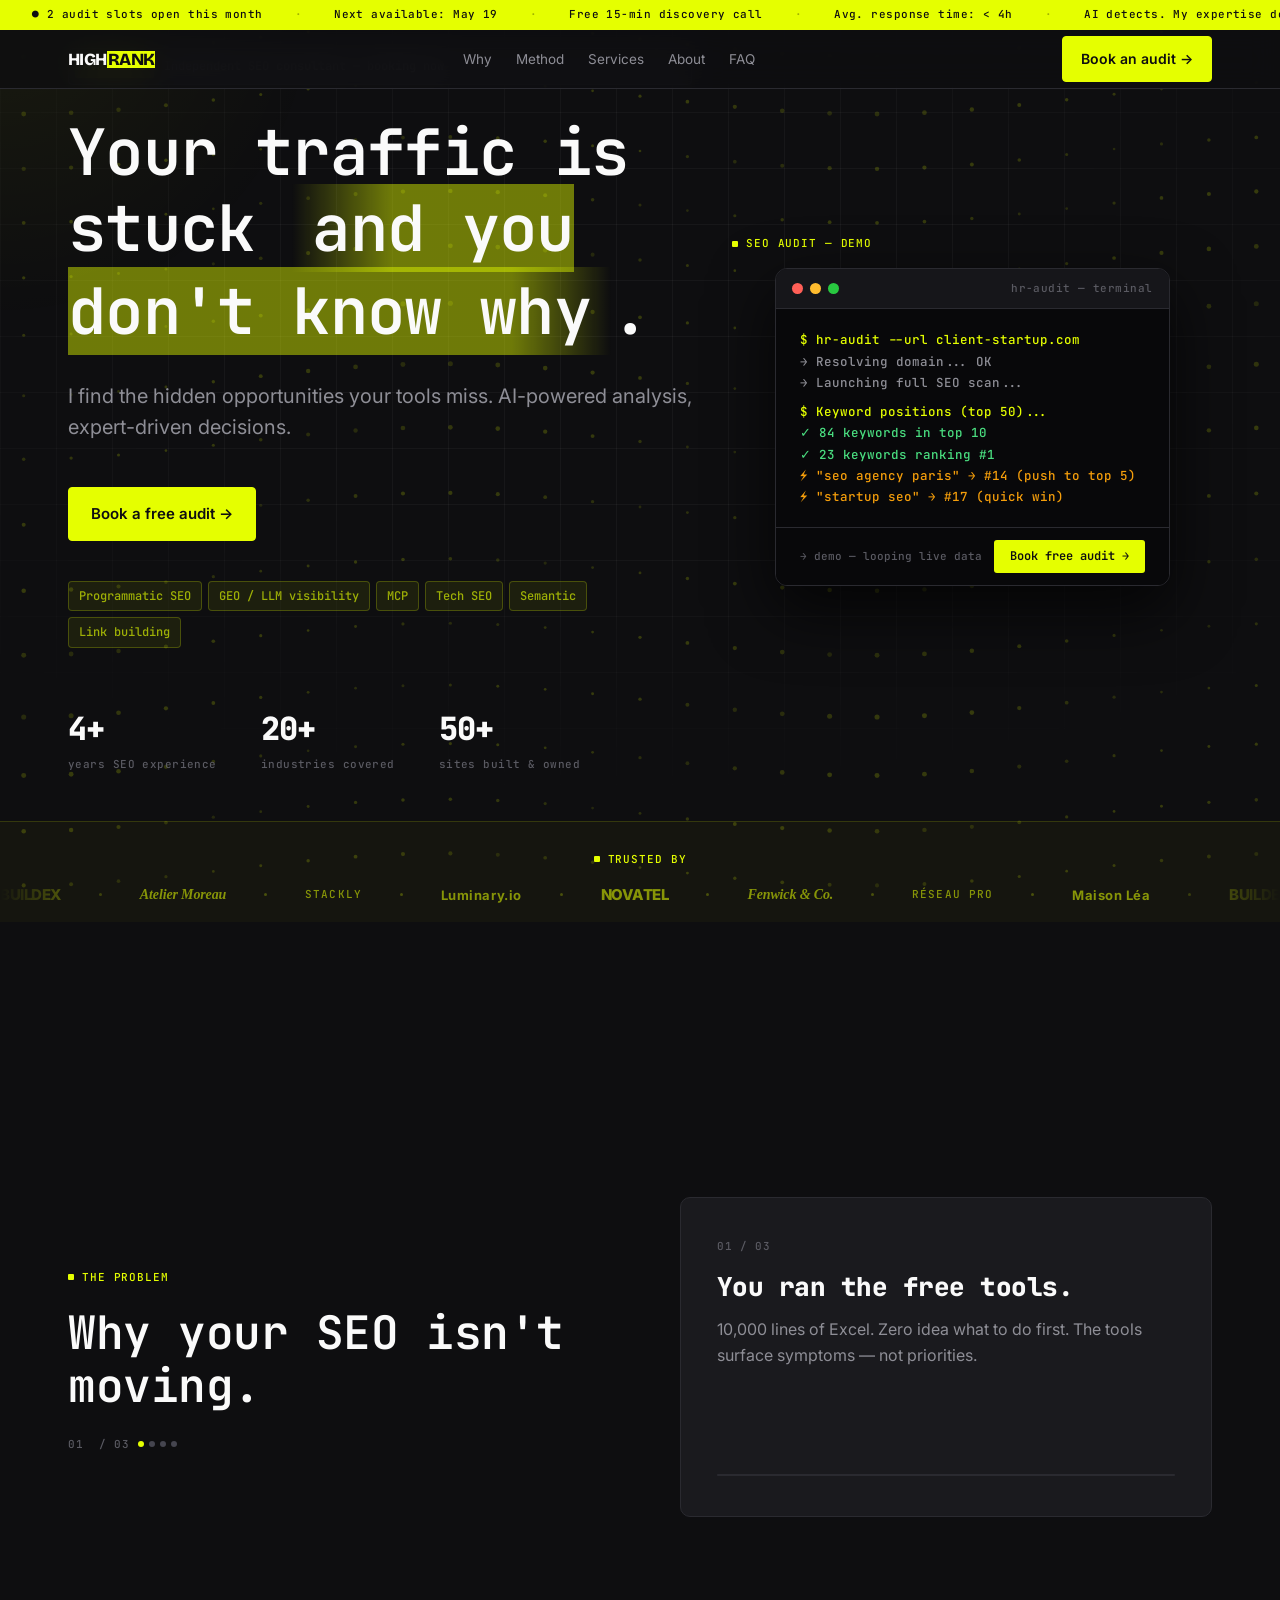
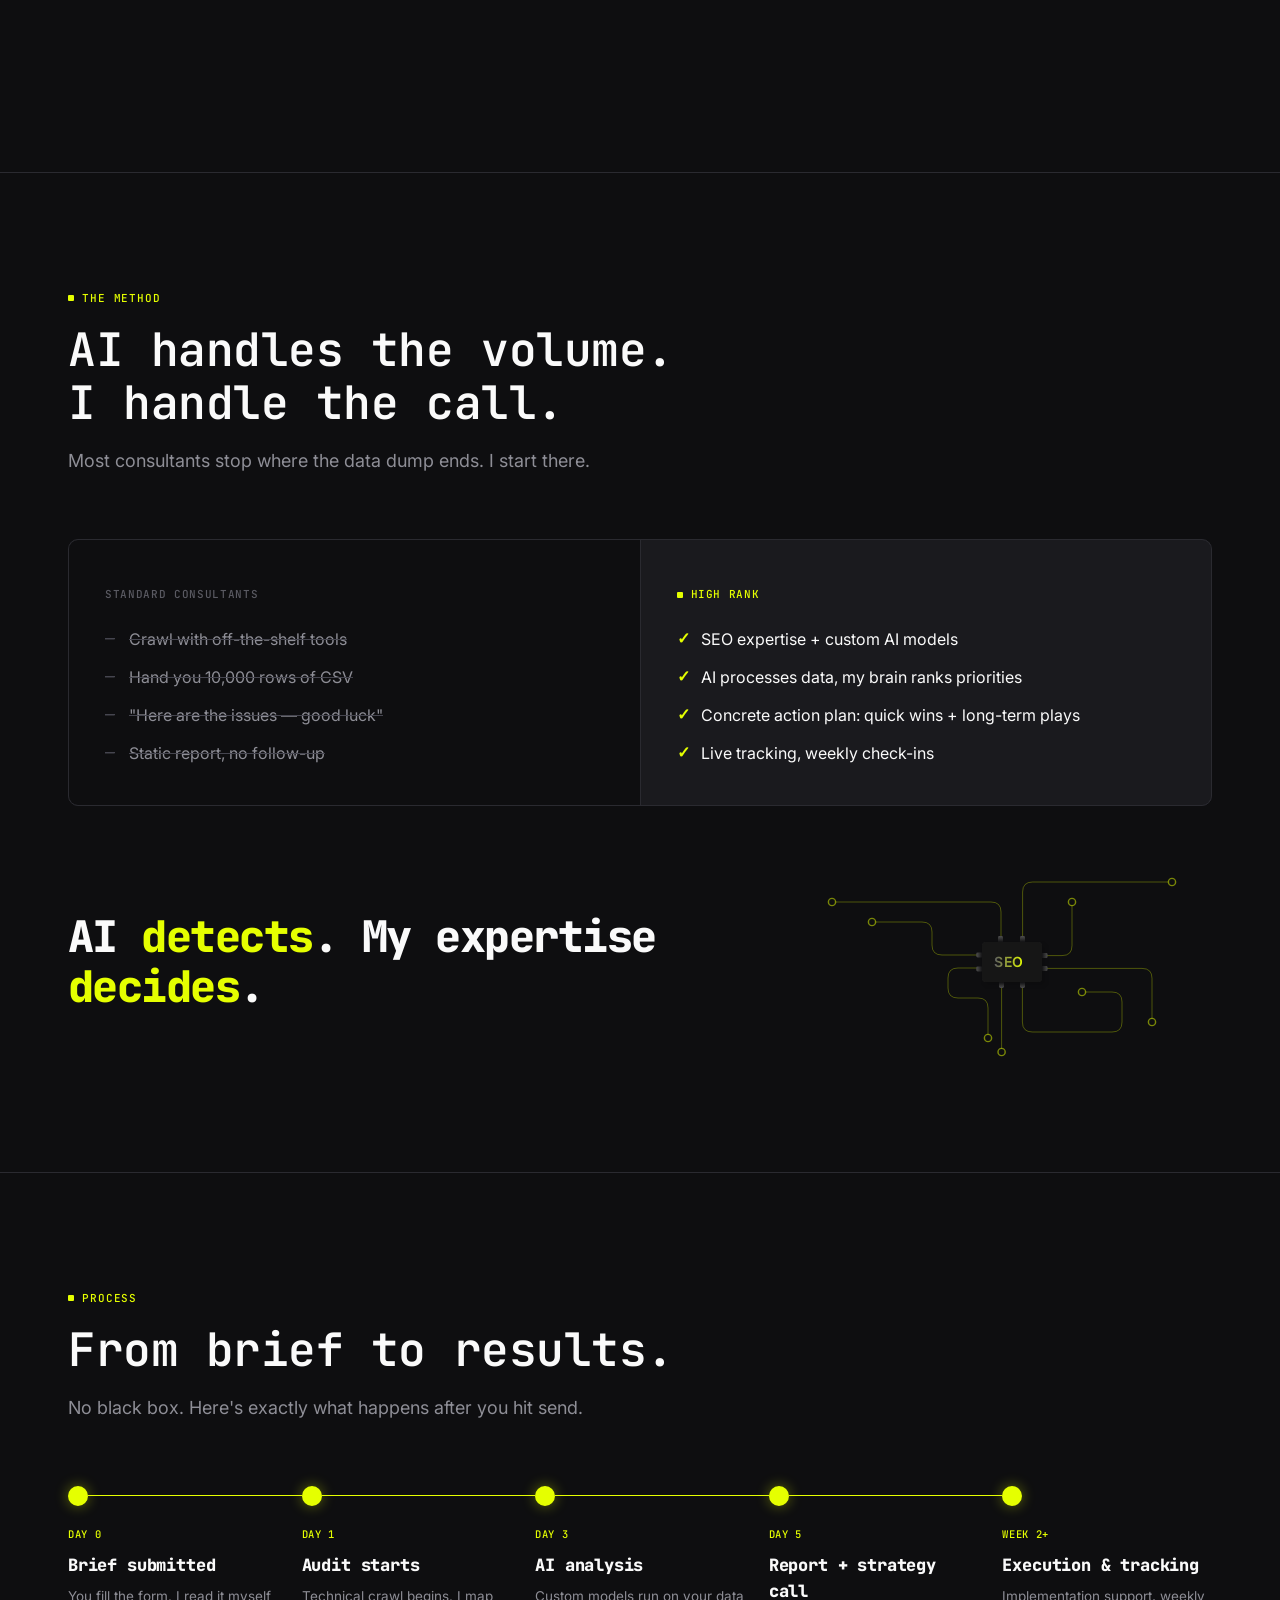
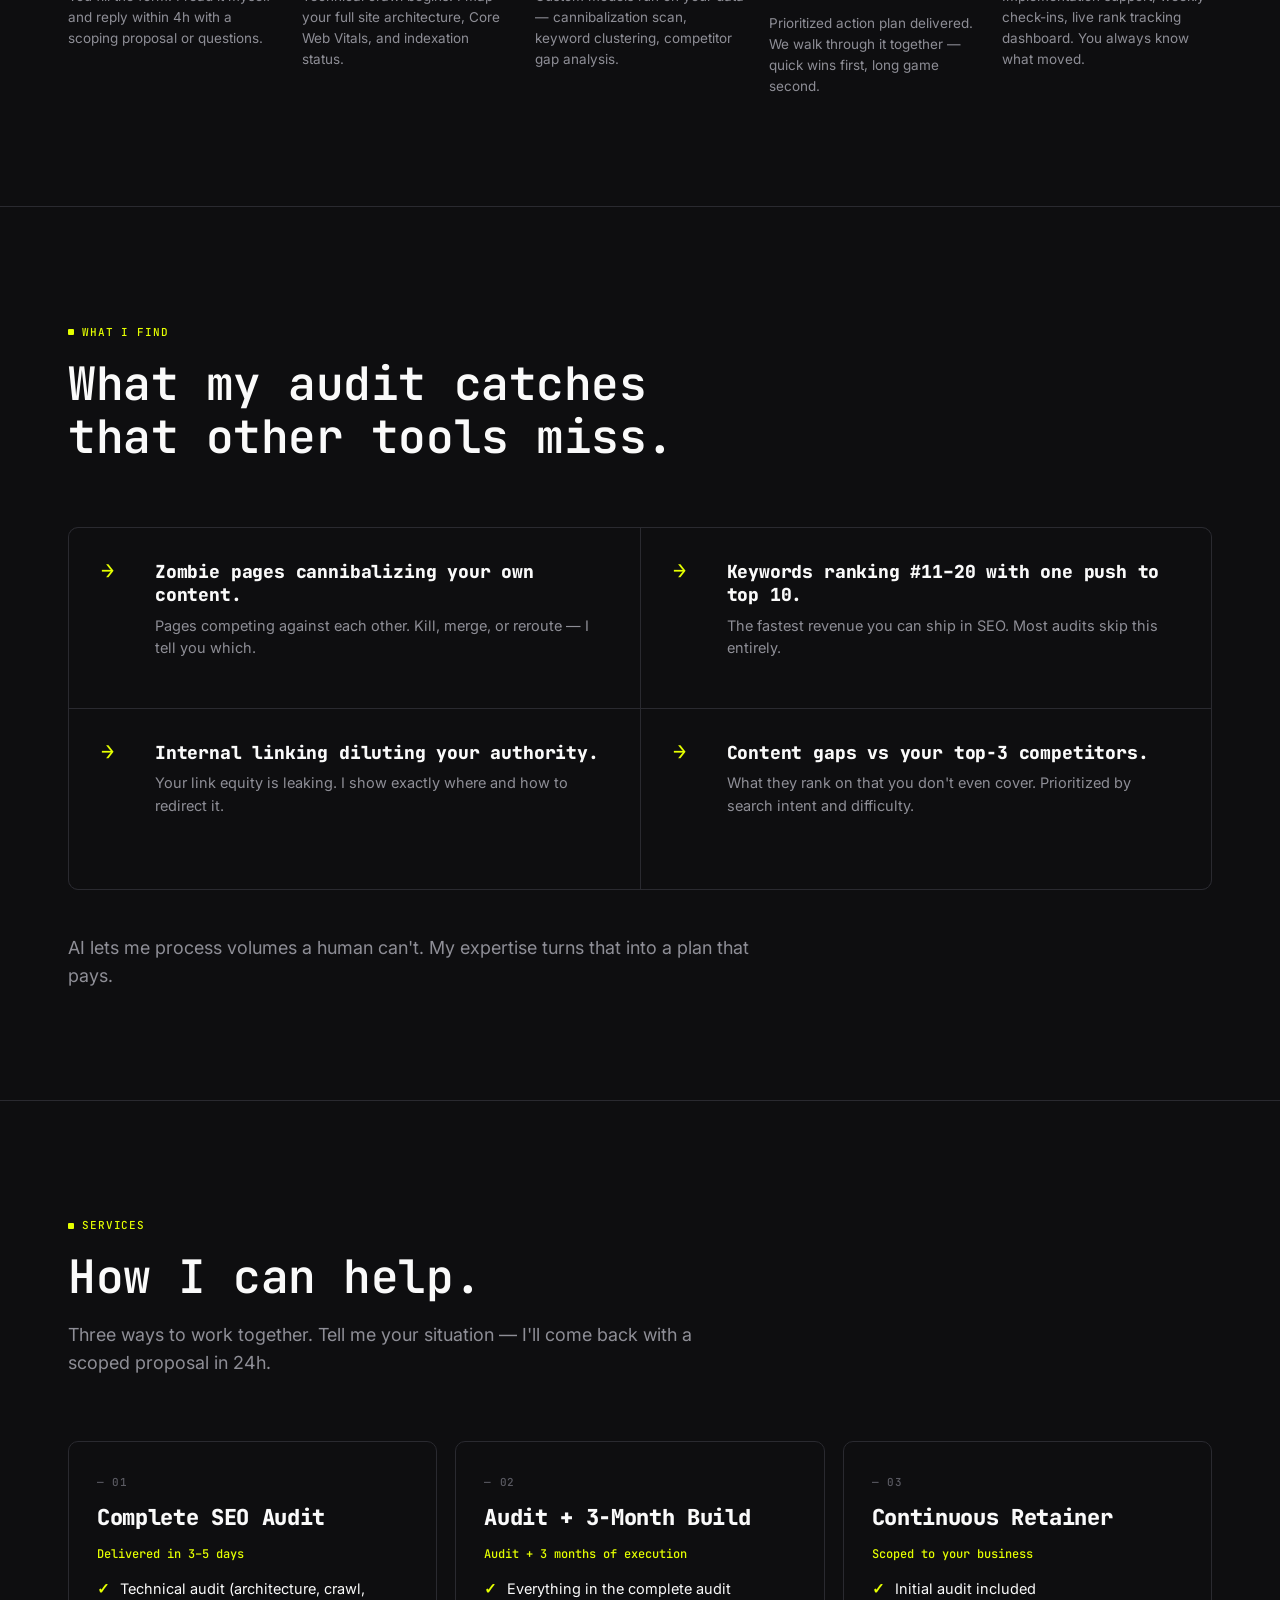
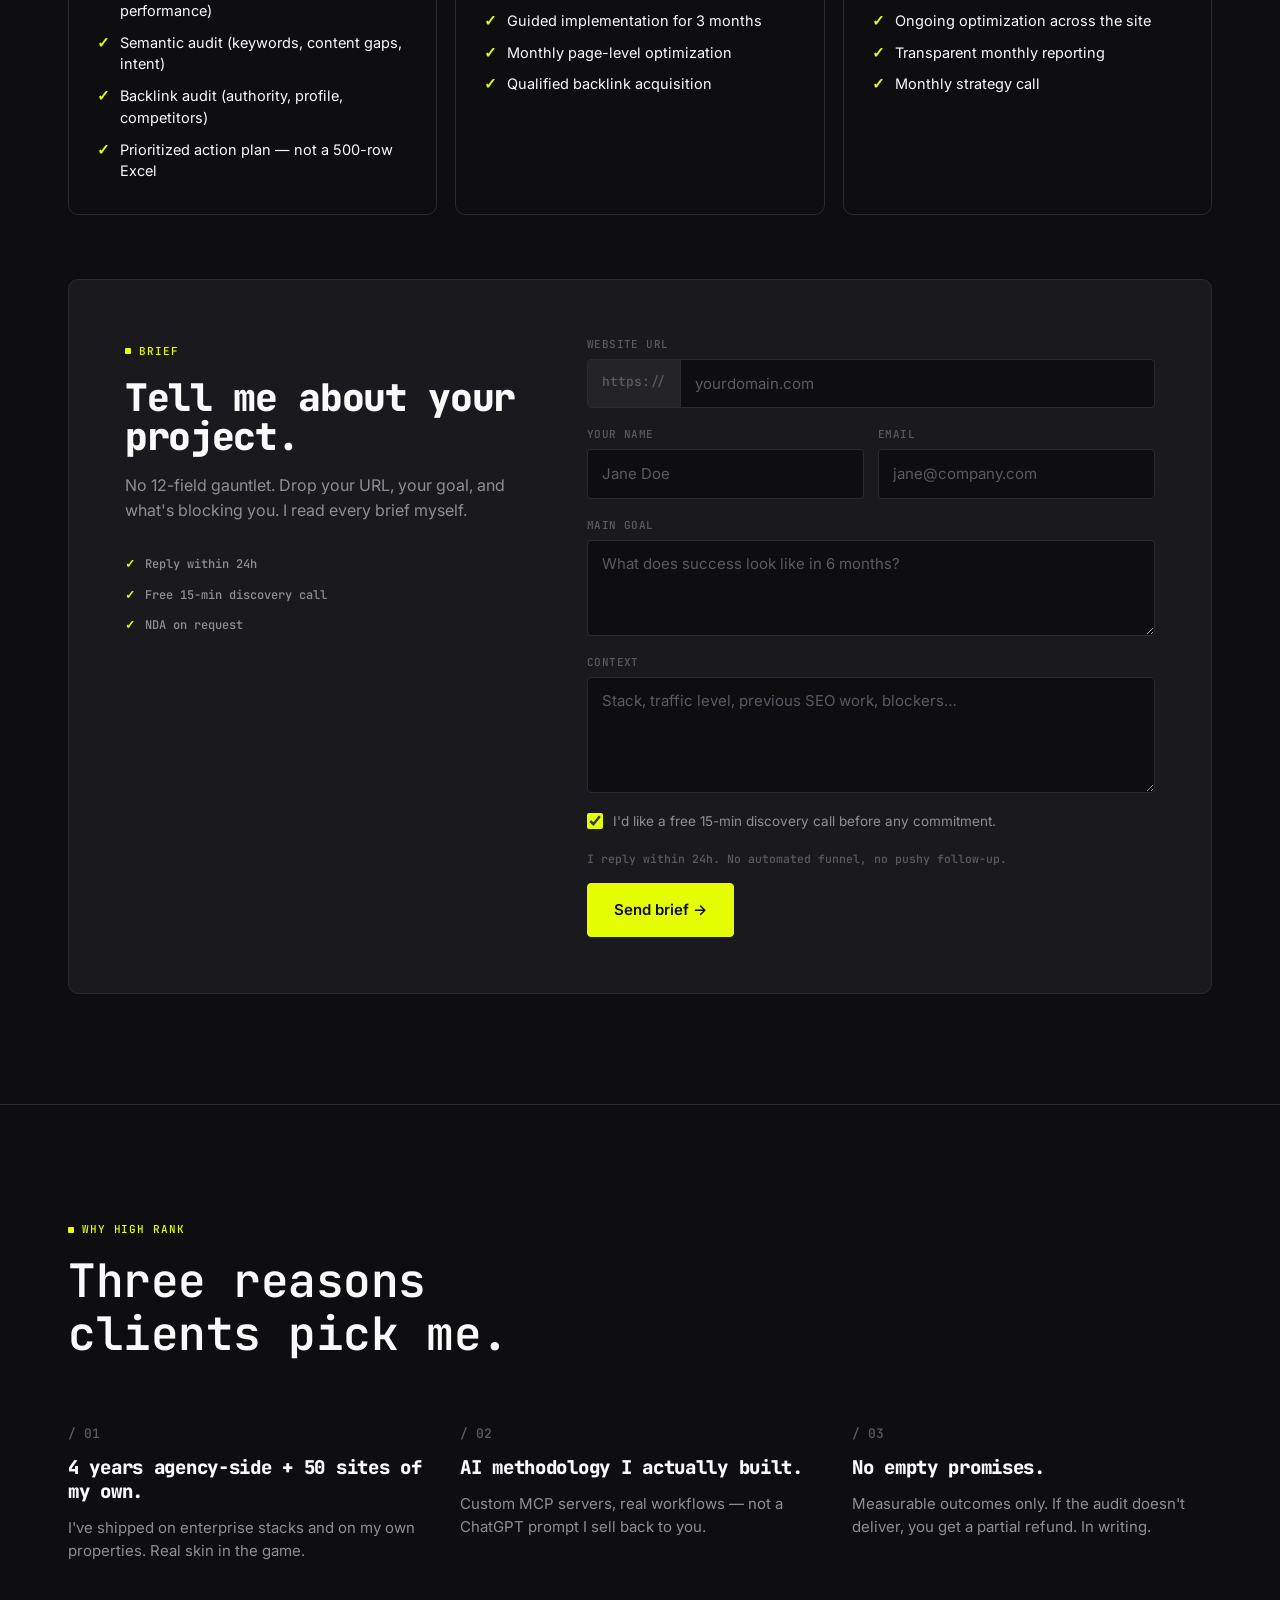
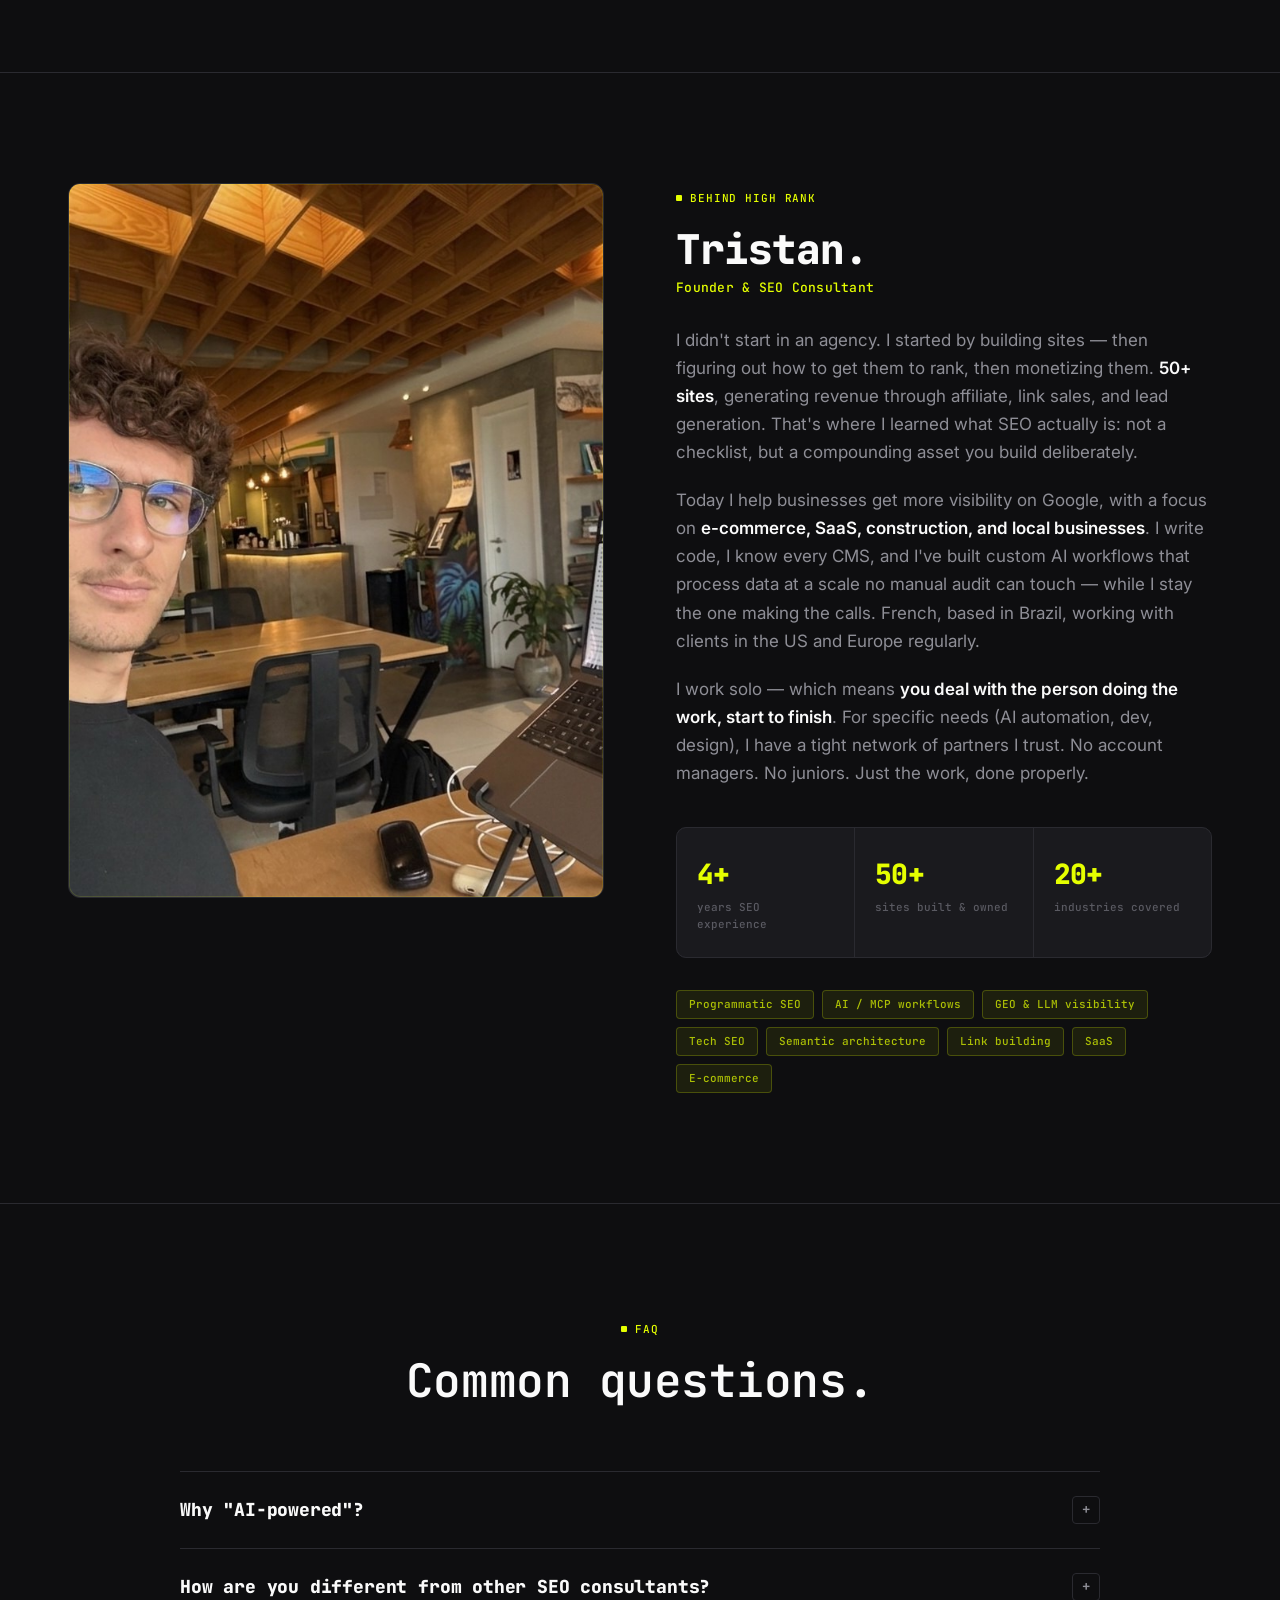
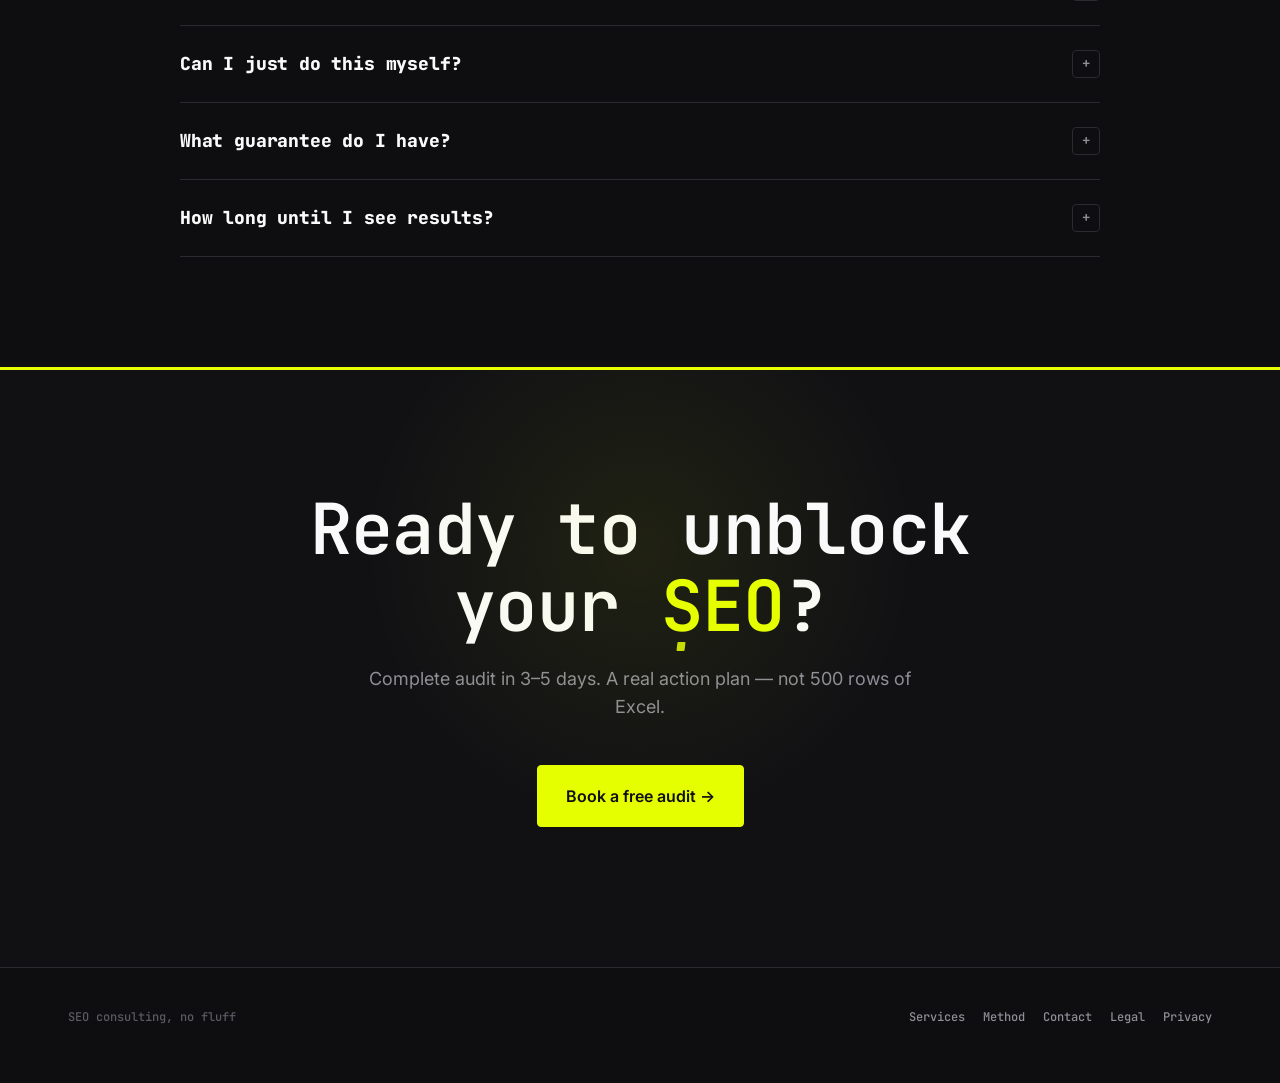
==== commit 79b7a152: "Remove 'See services' buttons (services page not yet deployed) https://claude.ai/code/session_01PBv2" ====
--- a/index.html
+++ b/index.html
@@ -550,7 +550,6 @@
       <p class="hero-sub">I find the hidden opportunities your tools miss. AI-powered analysis, expert-driven decisions.</p>
       <div class="hero-ctas">
         <a href="#brief" class="btn btn-primary btn-lg">Book a free audit →</a>
-        <a href="#brief" class="btn btn-ghost btn-lg">See services</a>
       </div>
       <div class="kw-row">
         <span class="kw hl">Programmatic SEO</span>
@@ -992,7 +991,6 @@
     <p class="reveal" style="transition-delay:.1s">Complete audit in 3–5 days. A real action plan — not 500 rows of Excel.</p>
     <div class="final-cta-actions reveal" style="transition-delay:.22s">
       <a href="#brief" class="btn btn-primary btn-xl">Book a free audit →</a>
-      <a href="#brief" class="btn btn-ghost btn-xl">See services</a>
     </div>
   </div>
 </section>
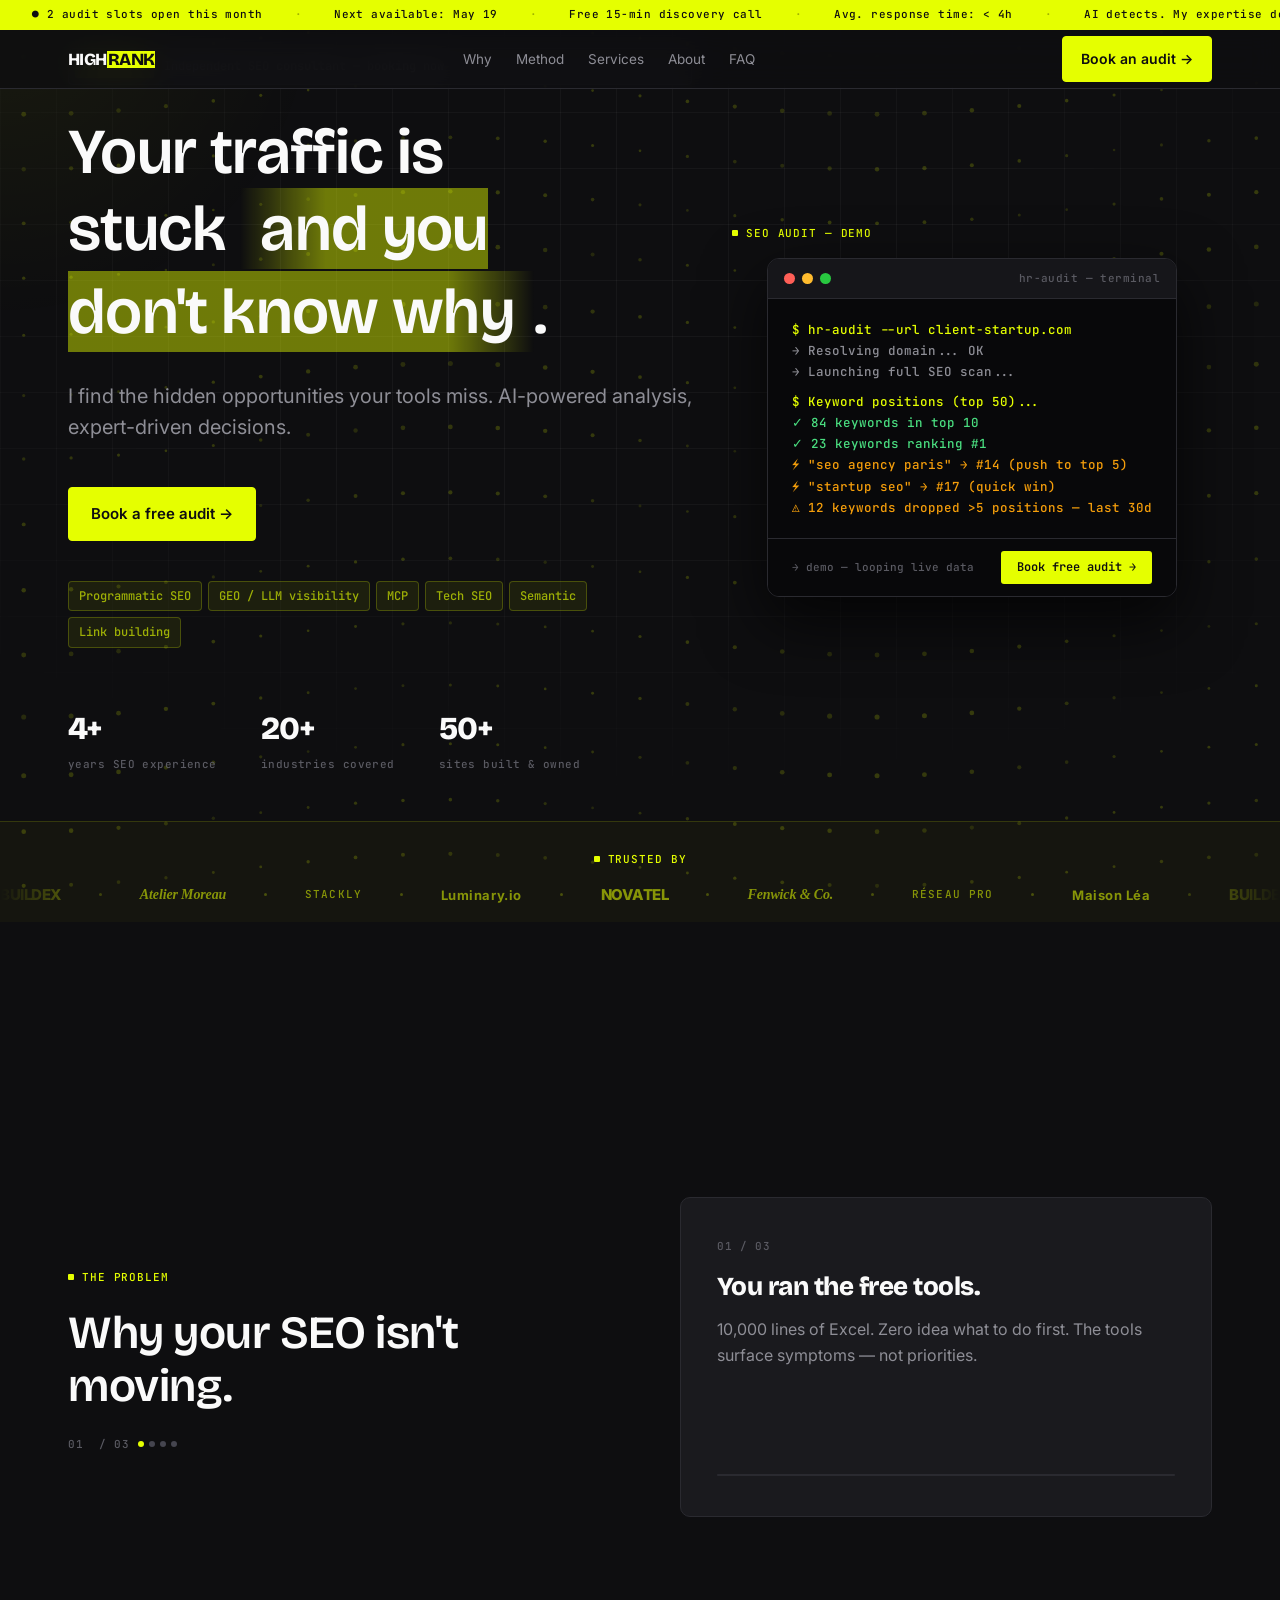
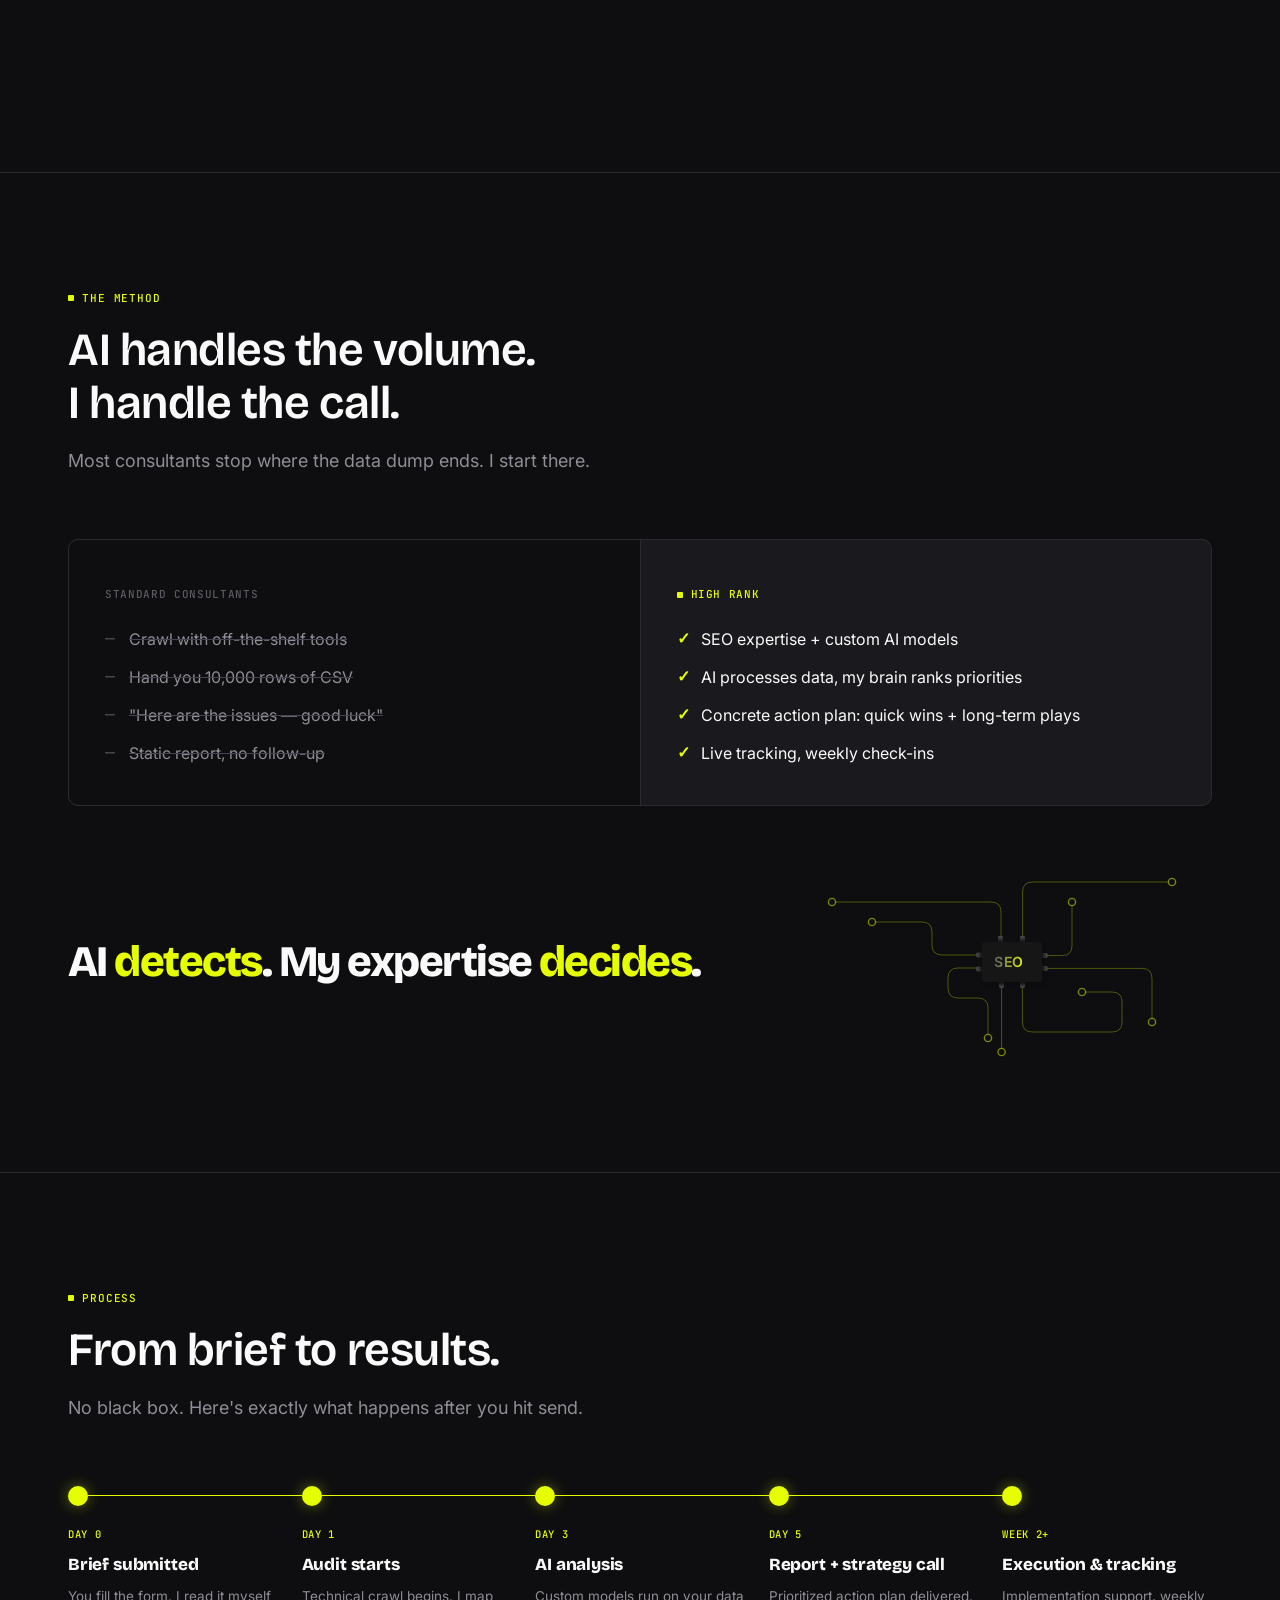
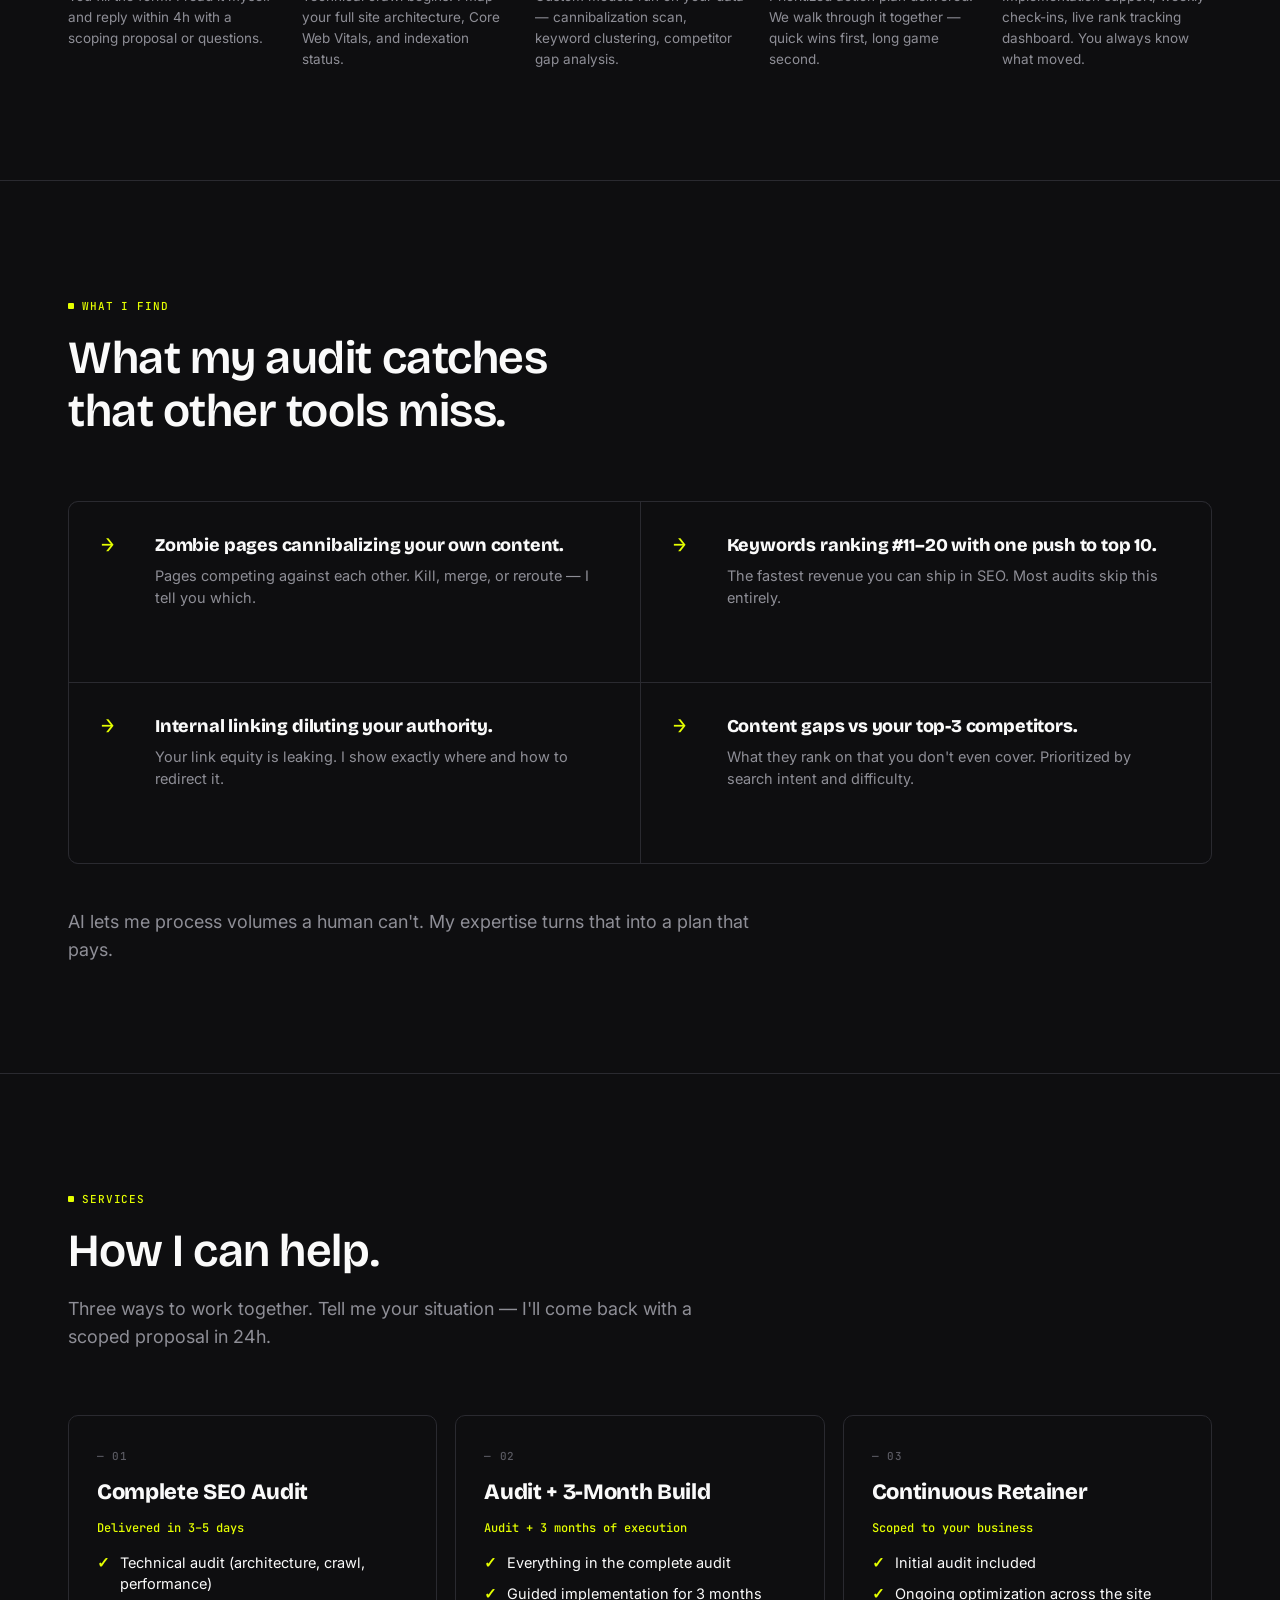
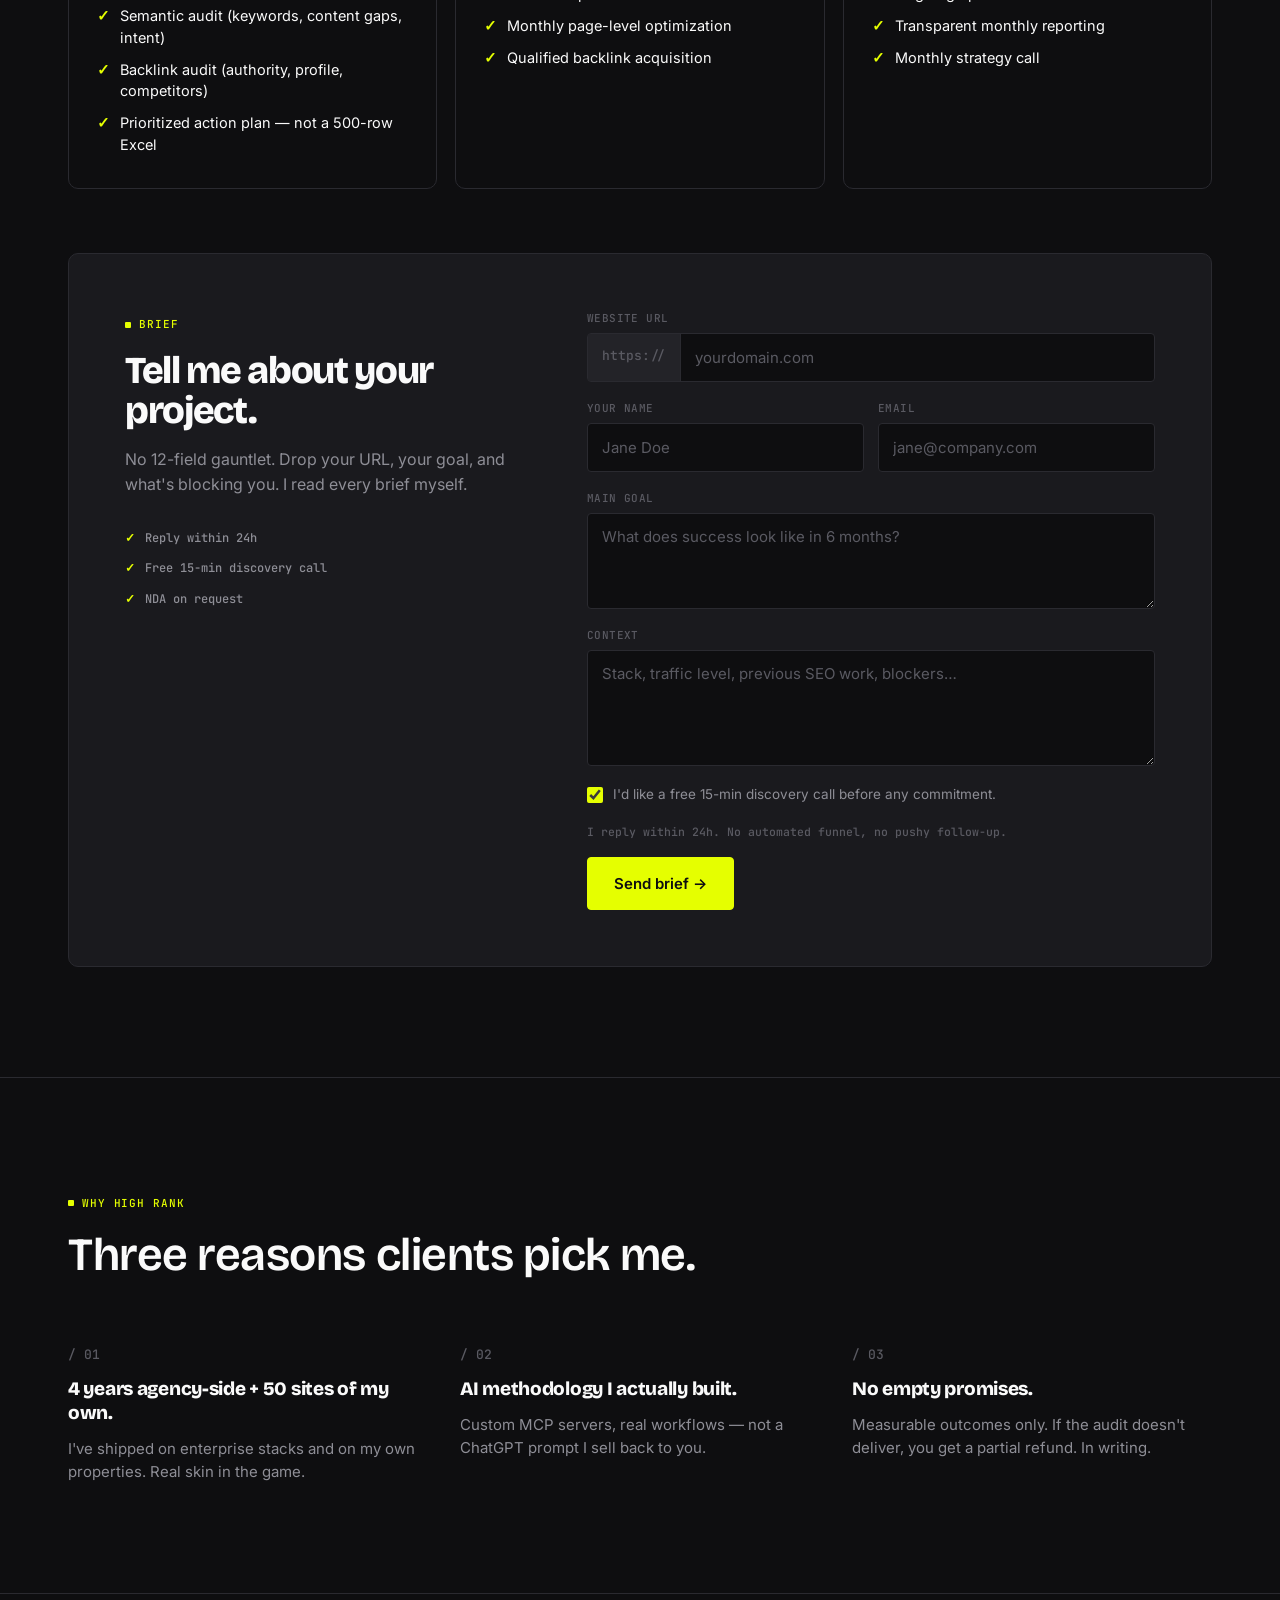
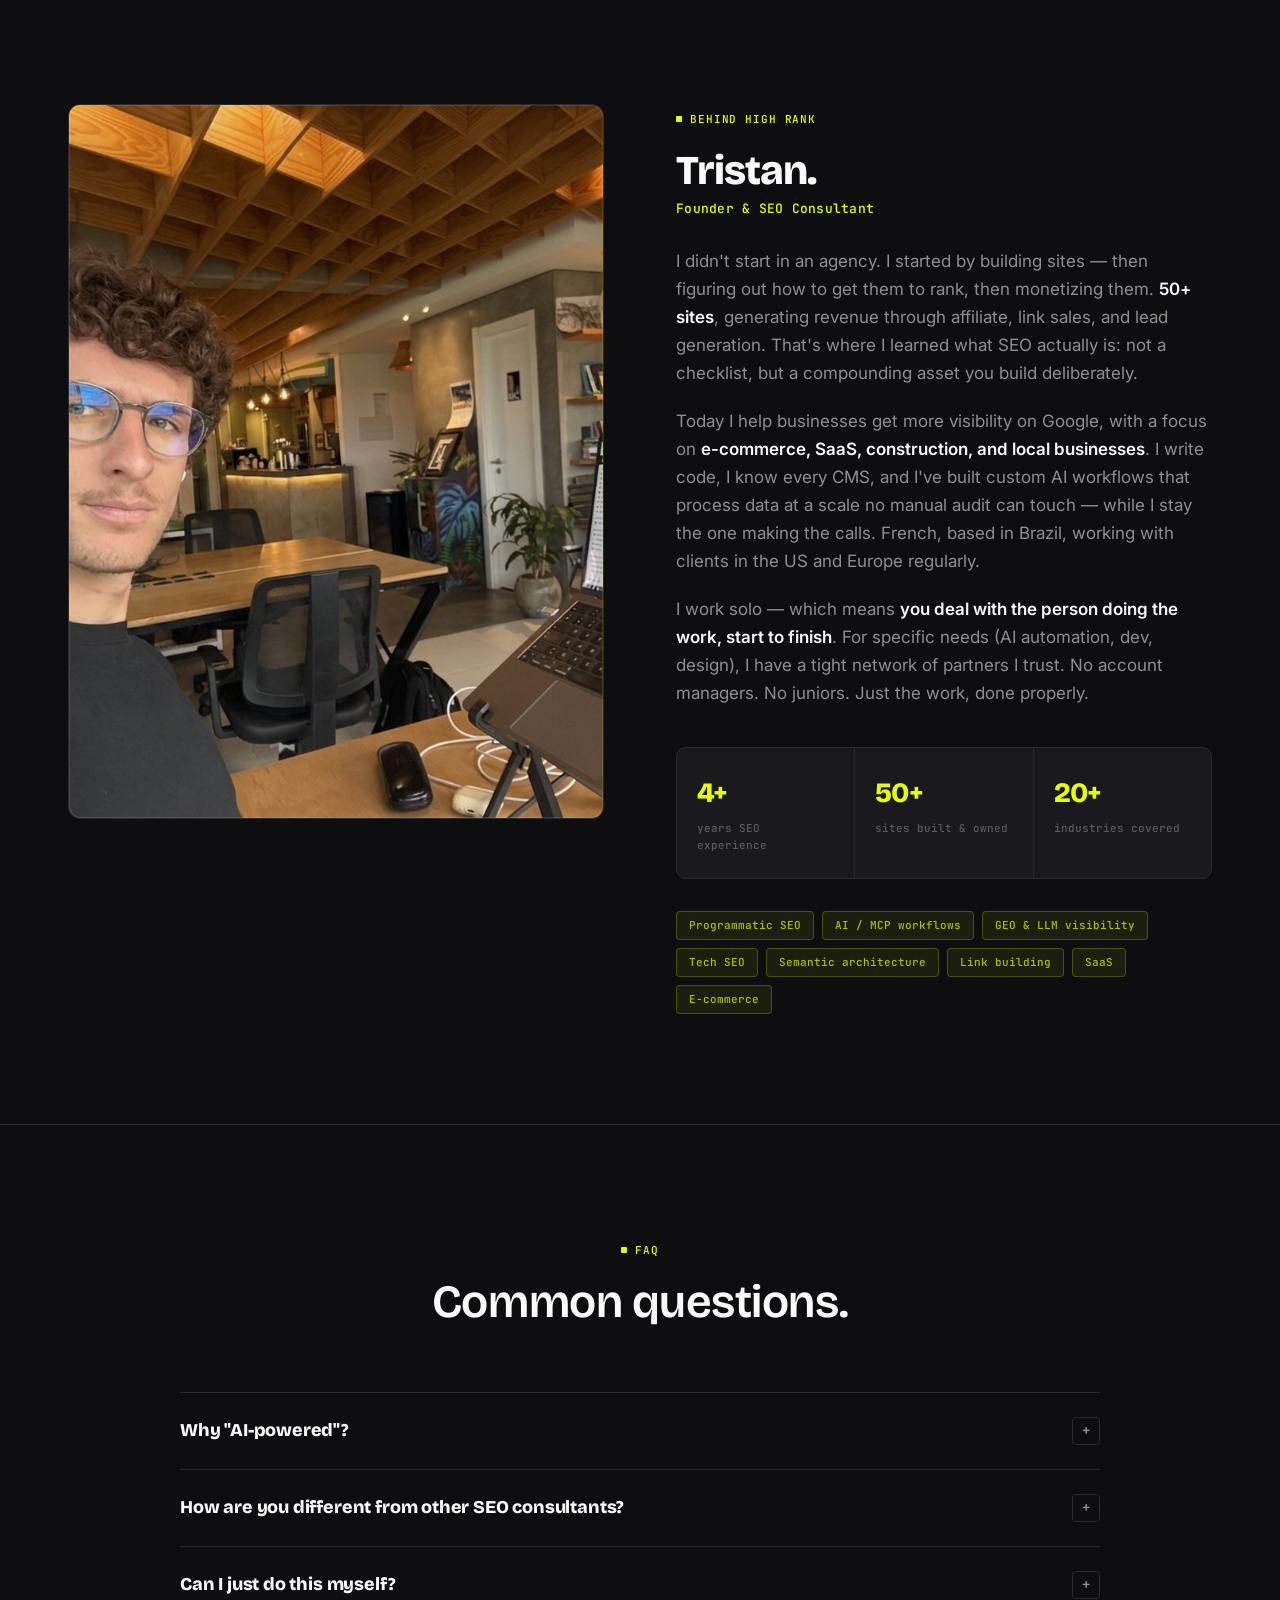
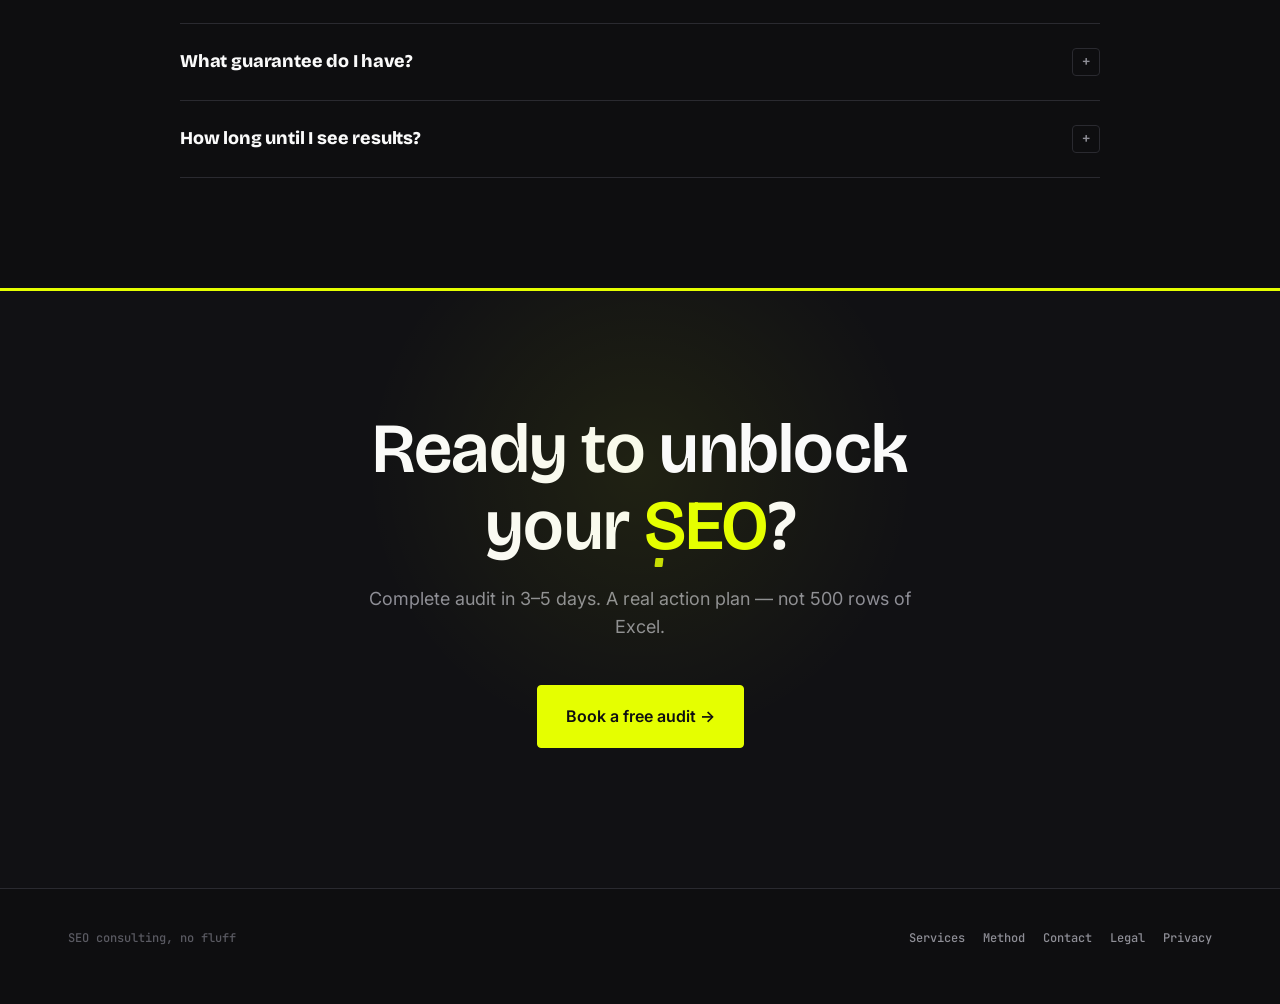
==== commit 9550131b: "Switch display font to Bricolage Grotesque https://claude.ai/code/session_01PBv238hm1pv8bbvWQd8FEt" ====
--- a/index.html
+++ b/index.html
@@ -18,7 +18,7 @@
 <link rel="icon" href="data:image/svg+xml,<svg xmlns='http://www.w3.org/2000/svg' viewBox='0 0 32 32'><rect width='32' height='32' rx='4' fill='%23E5FF00'/><text x='50%25' y='54%25' dominant-baseline='middle' text-anchor='middle' font-family='system-ui,sans-serif' font-weight='800' font-size='13' fill='%230E0E10'>HR</text></svg>" />
 <link rel="preconnect" href="https://fonts.googleapis.com" />
 <link rel="preconnect" href="https://fonts.gstatic.com" crossorigin />
-<link href="https://fonts.googleapis.com/css2?family=Bricolage+Grotesque:wght@800&family=Inter:wght@400;500;600;700&family=JetBrains+Mono:wght@400;500;600&display=swap" rel="stylesheet" />
+<link href="https://fonts.googleapis.com/css2?family=Bricolage+Grotesque:opsz,wght@12..96,400;12..96,600;12..96,700;12..96,800&family=Inter:wght@400;500;600;700&family=JetBrains+Mono:wght@400;500;600&display=swap" rel="stylesheet" />
 <style>
 /* ── Reset ── */
 *, *::before, *::after { box-sizing: border-box; margin: 0; padding: 0; }
@@ -34,7 +34,7 @@
   --text: #FAFAFA; --text-mute: #8E8E96; --text-faint: #5A5A62;
   --accent: #E5FF00; --accent-text: #0E0E10; --accent-soft: rgba(229,255,0,.16);
   --f-sans: 'Inter', ui-sans-serif, system-ui, sans-serif;
-  --f-display: 'JetBrains Mono', ui-monospace, monospace;
+  --f-display: 'Bricolage Grotesque', sans-serif;
   --f-mono: 'JetBrains Mono', ui-monospace, monospace;
   --radius: 4px; --radius-lg: 10px;
   color-scheme: dark;
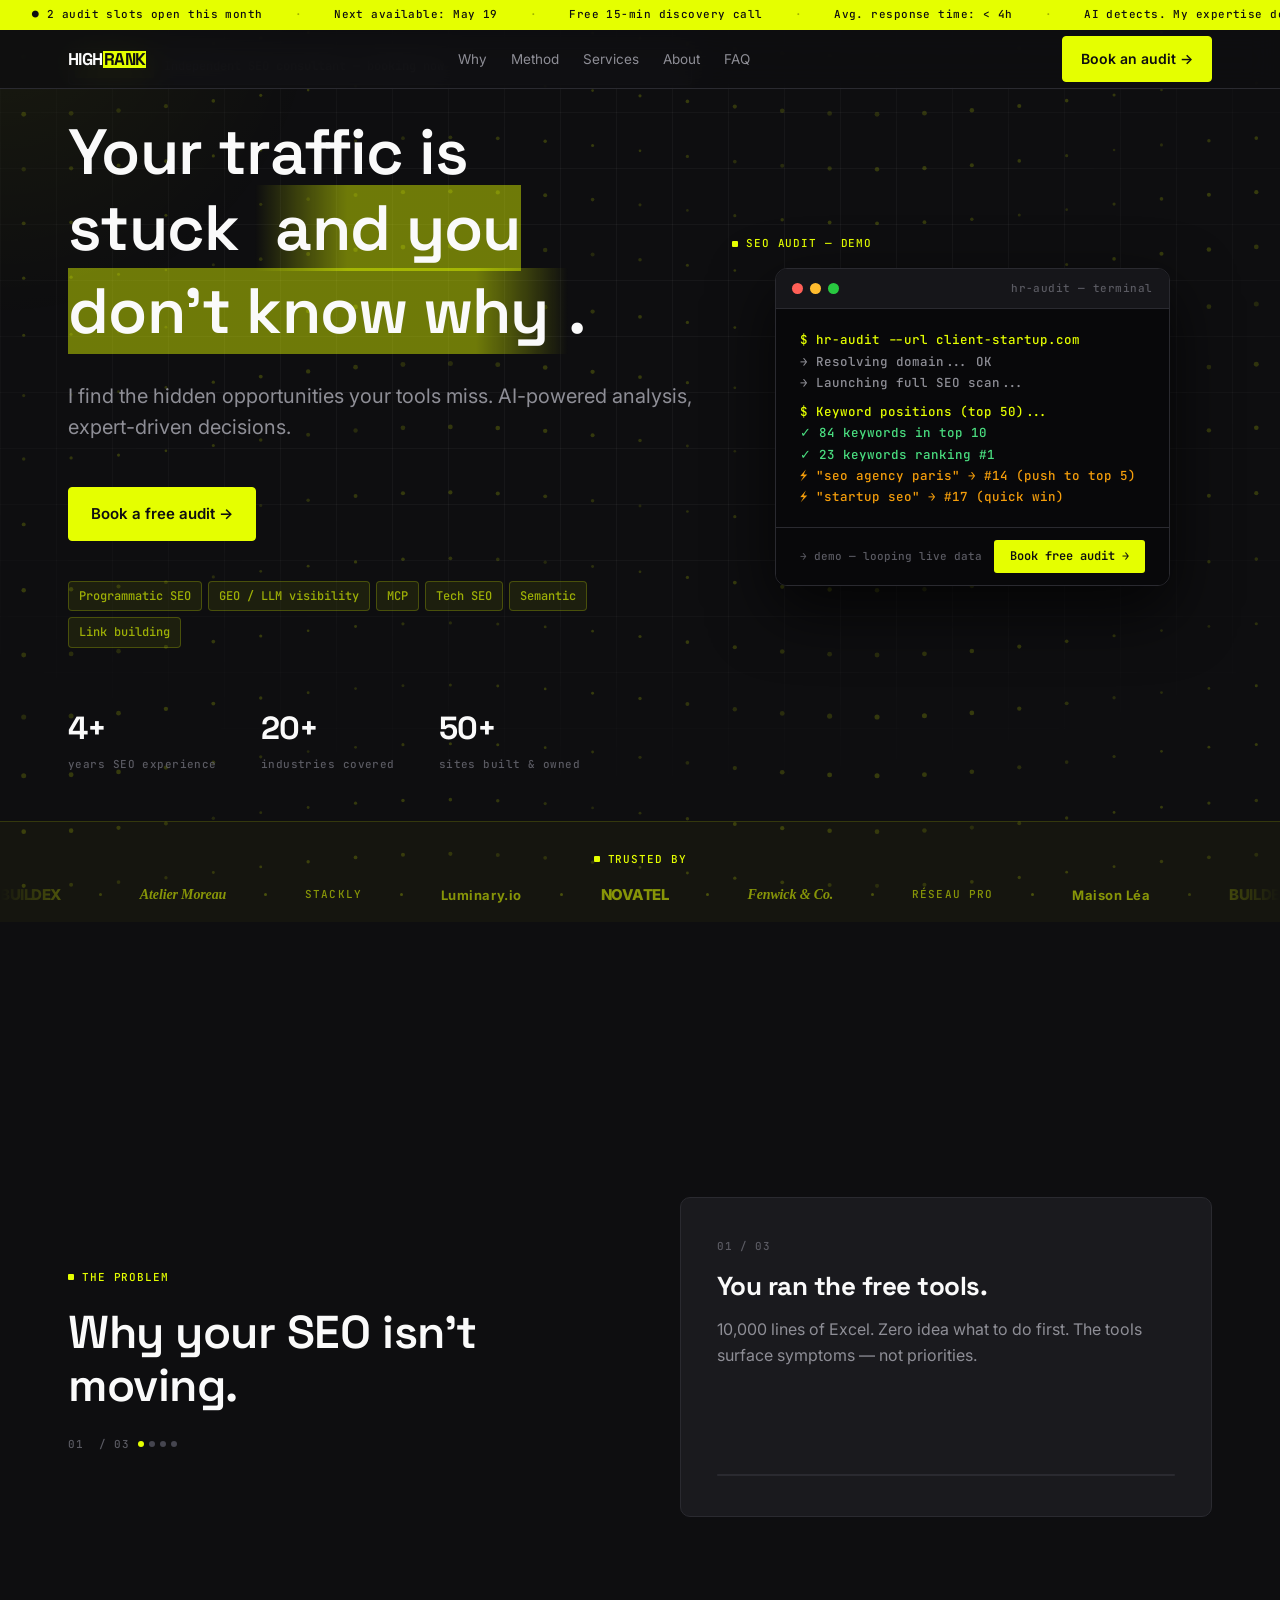
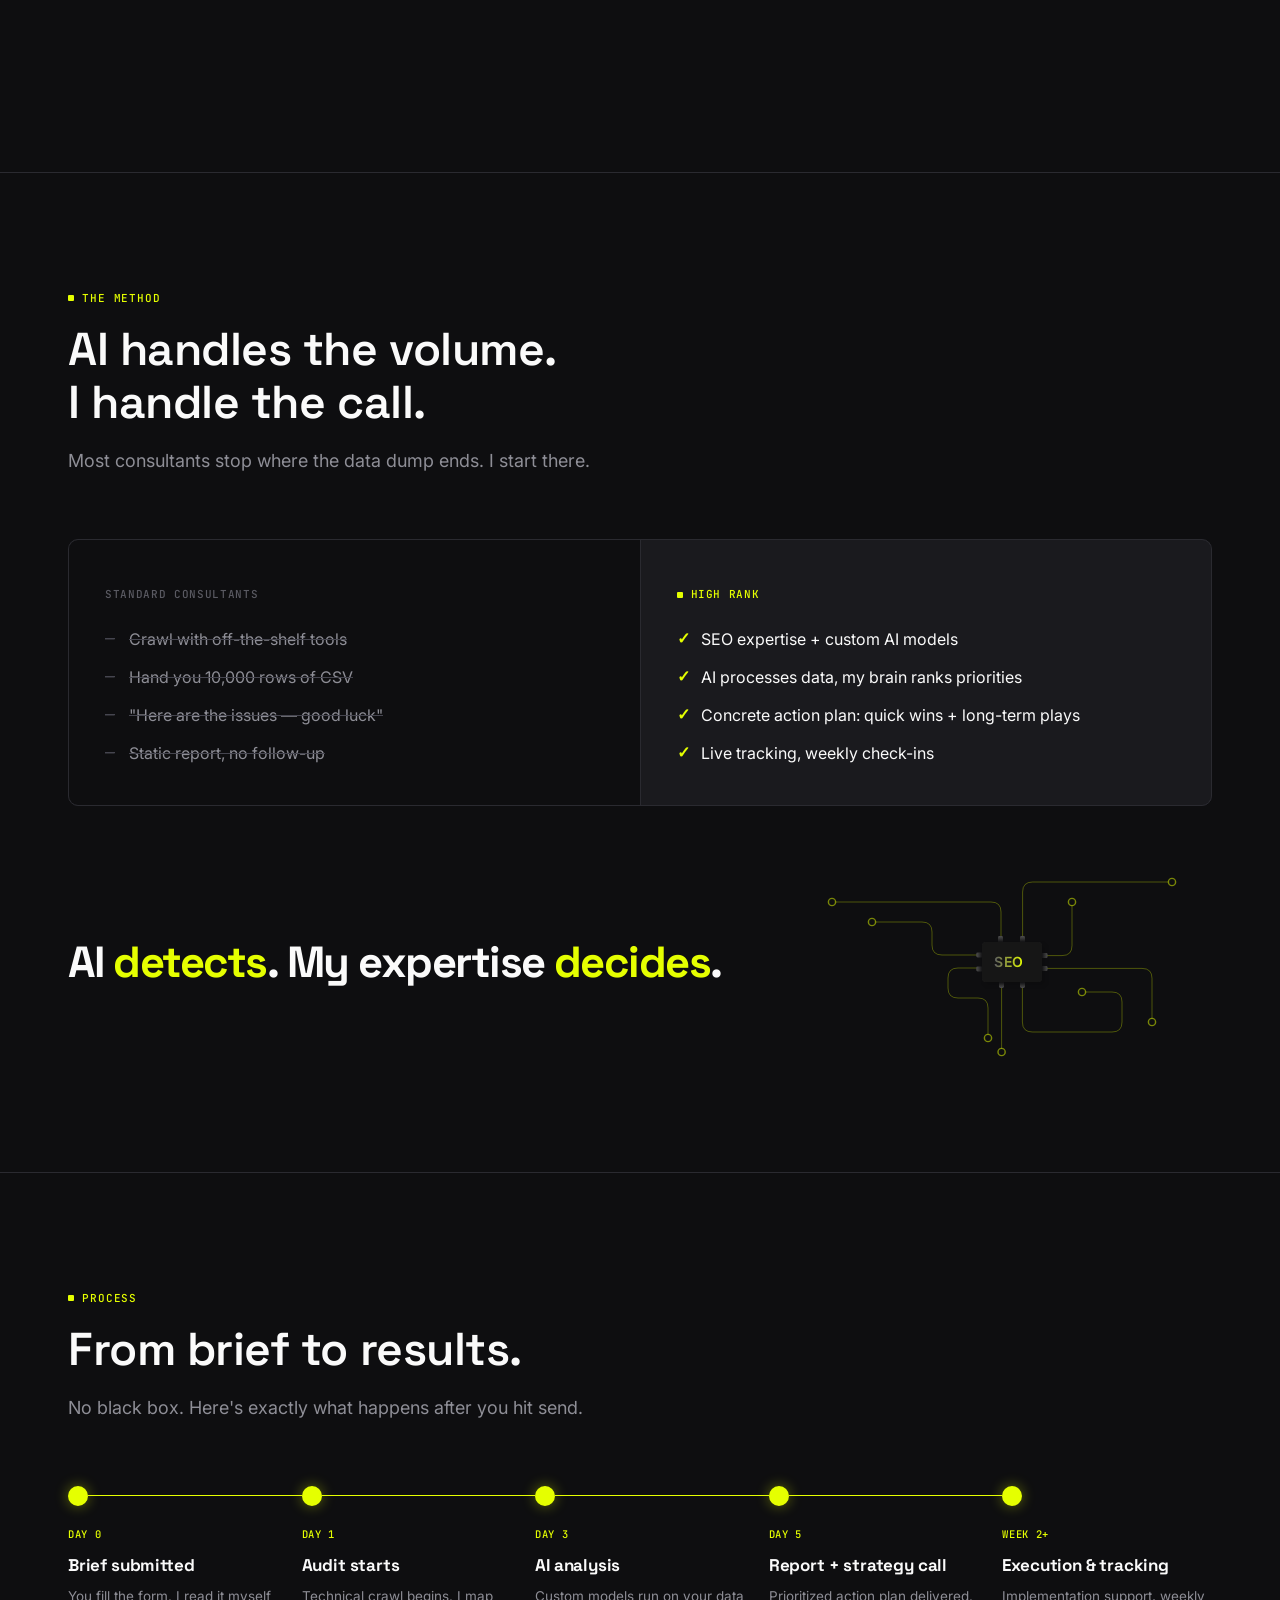
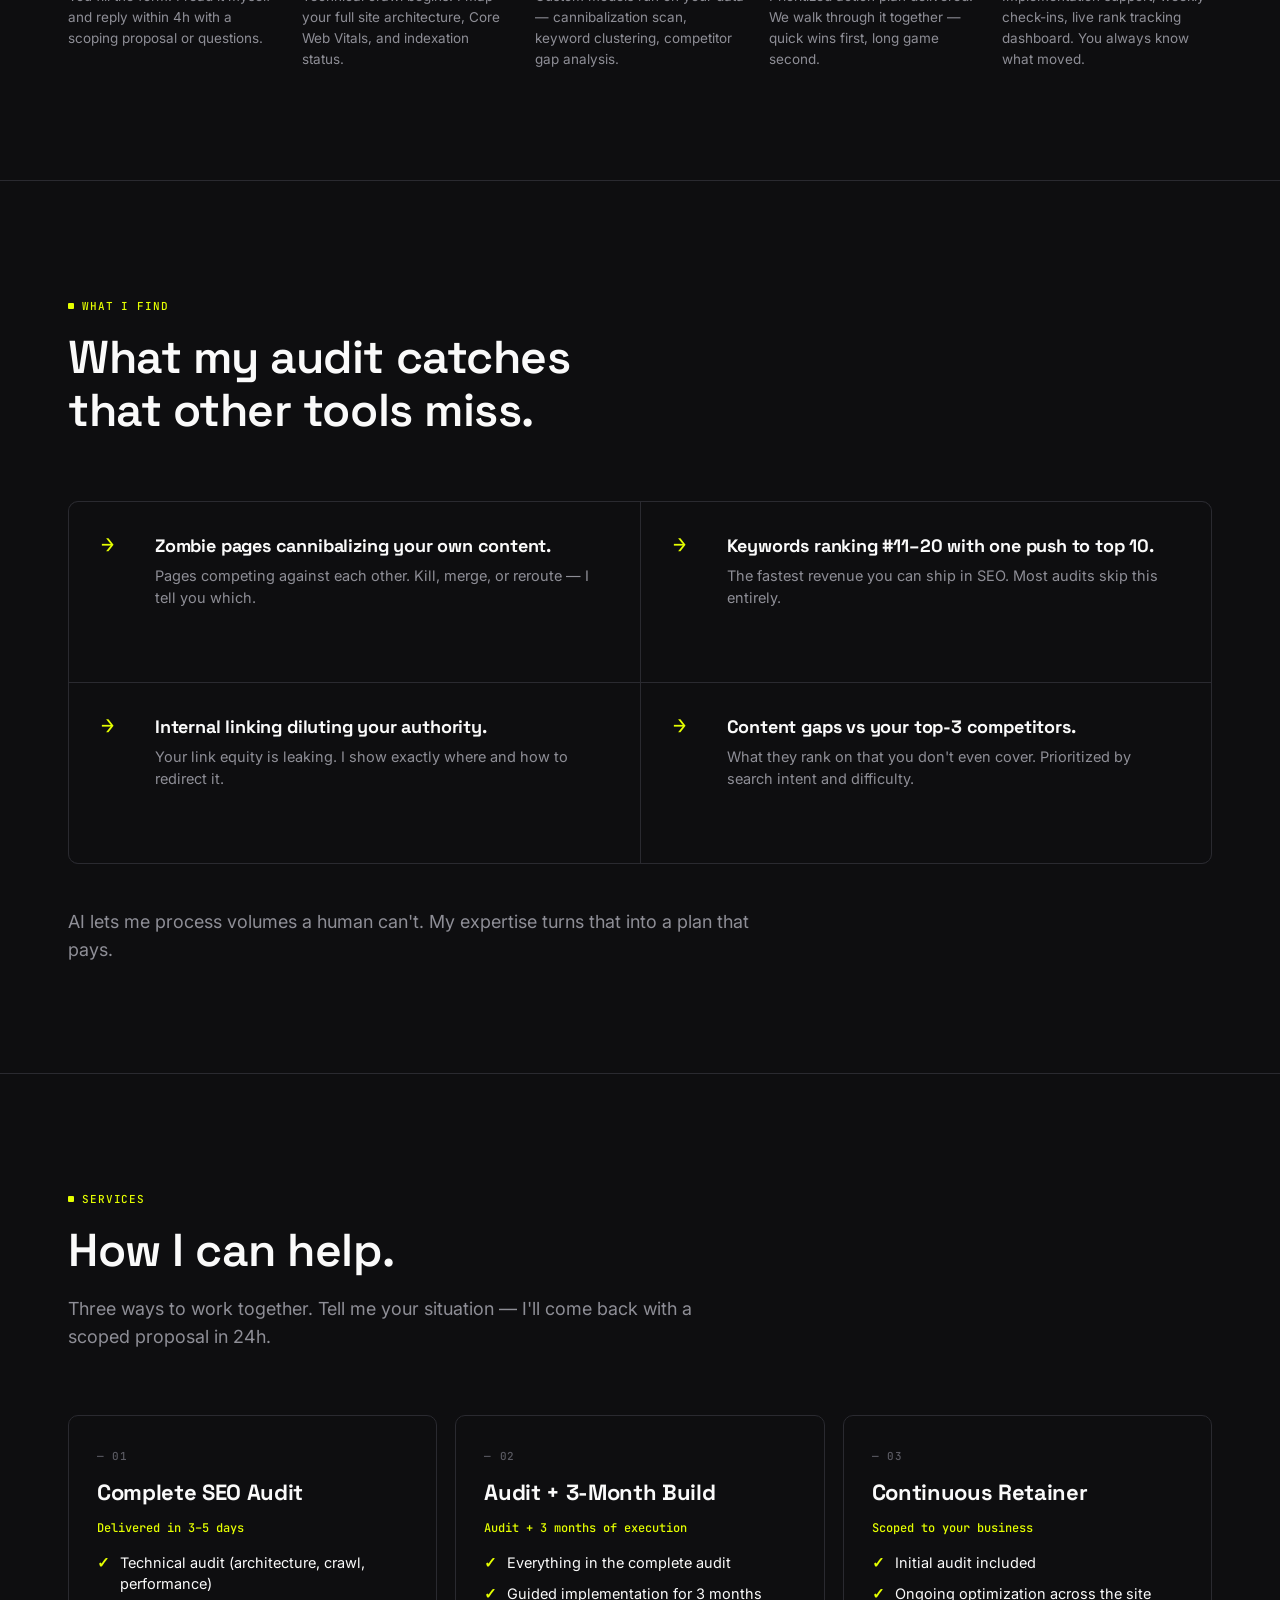
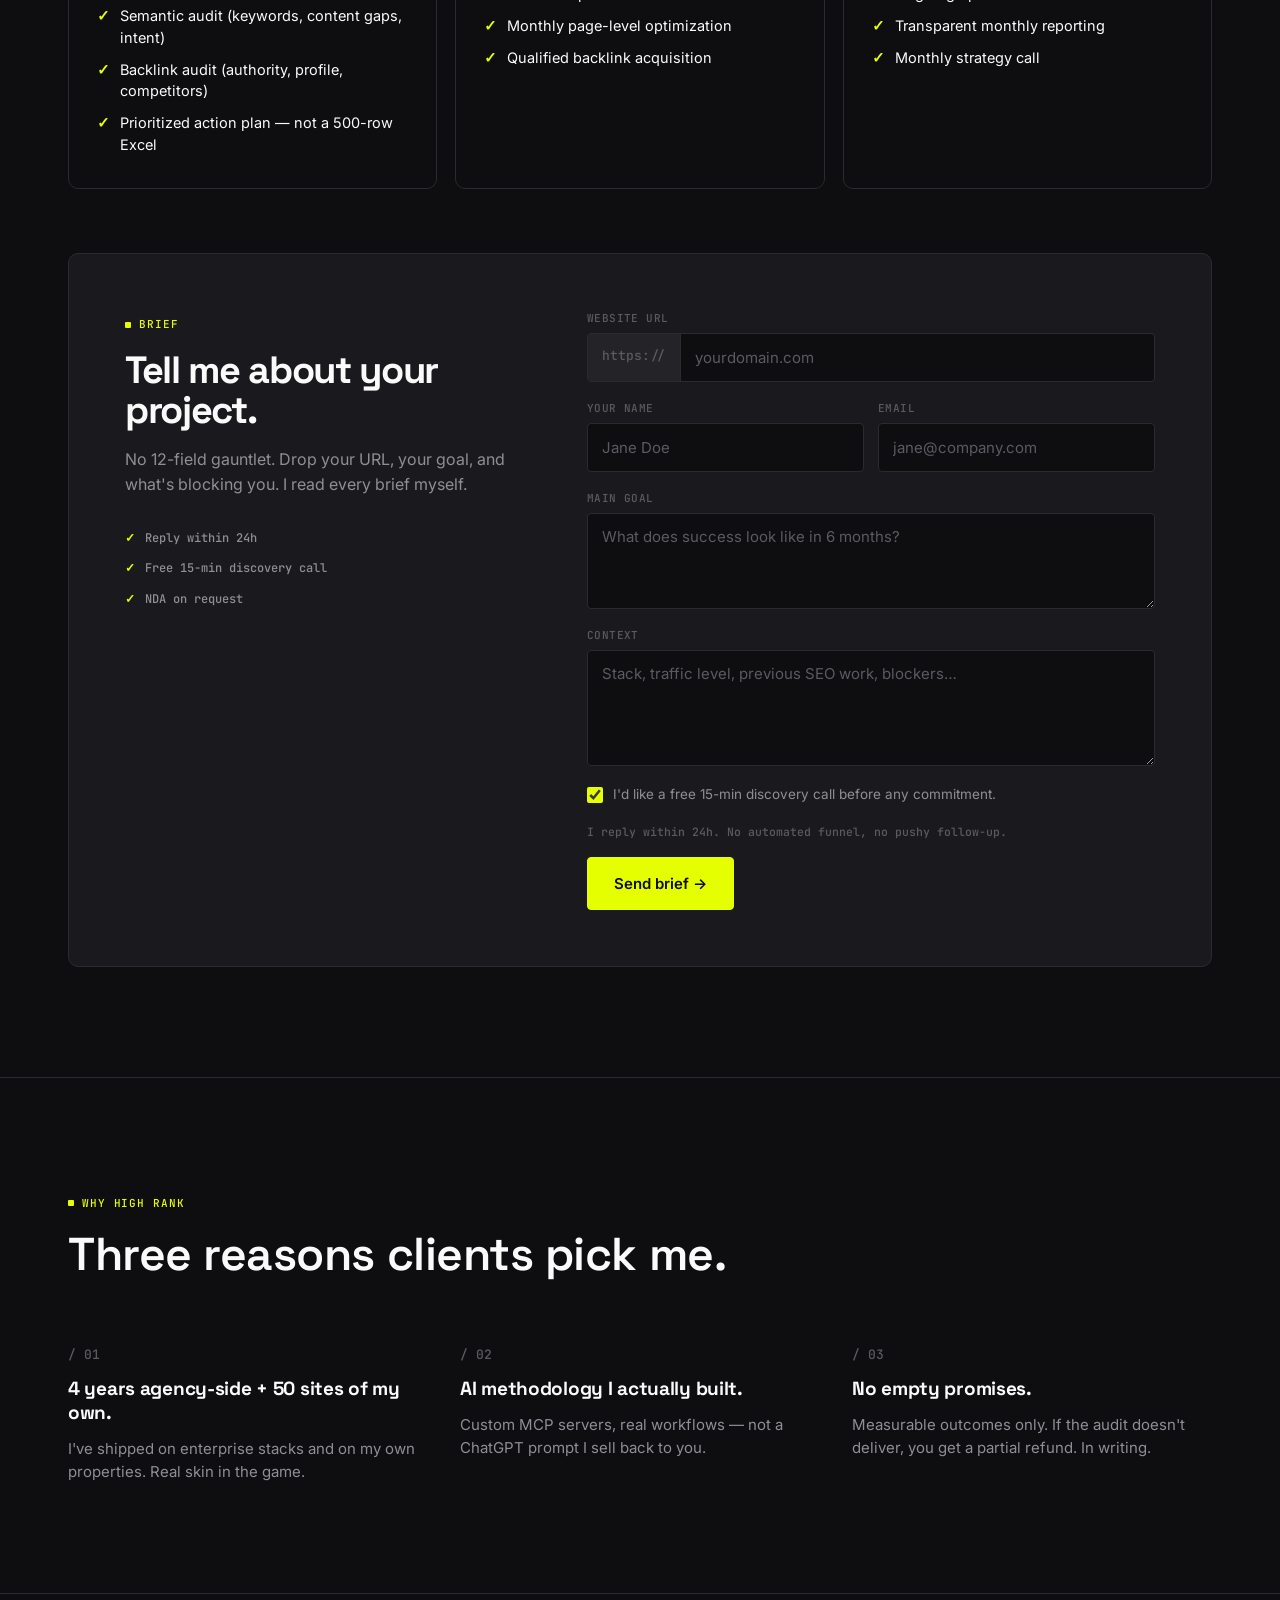
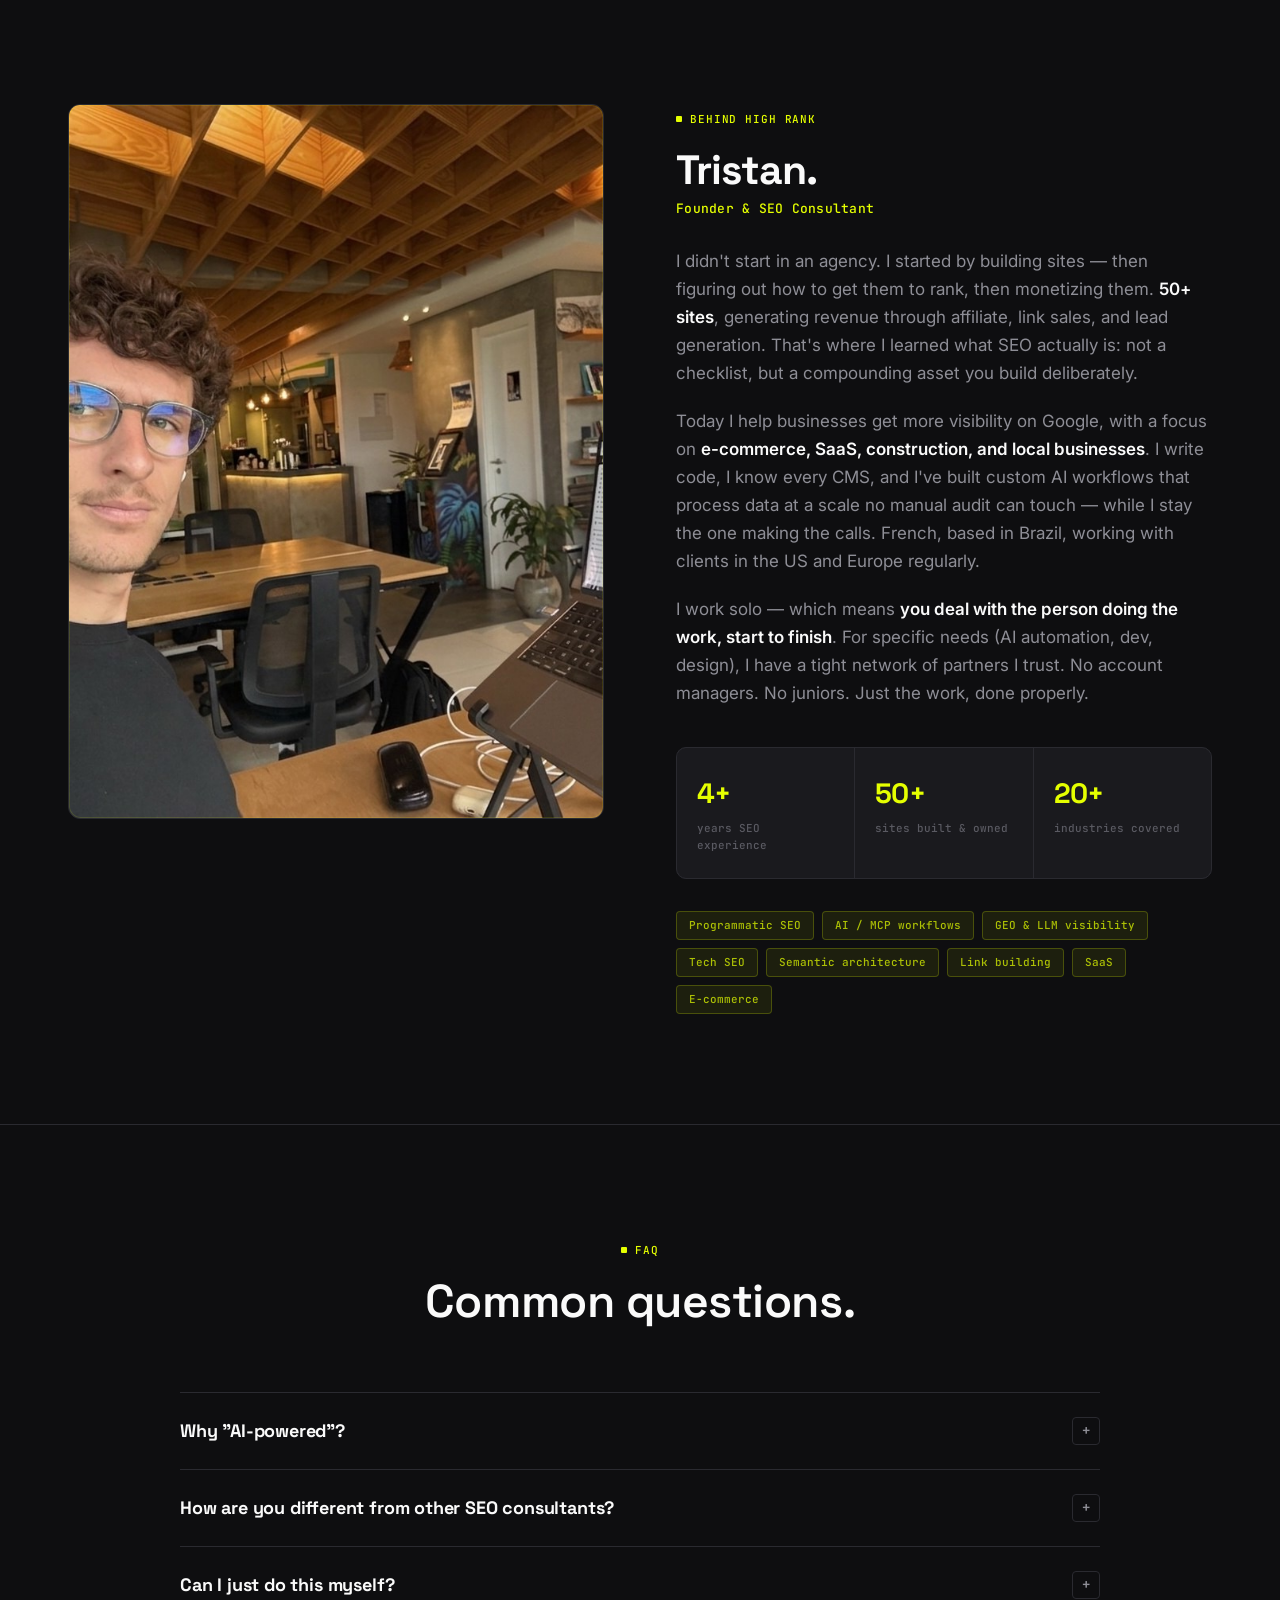
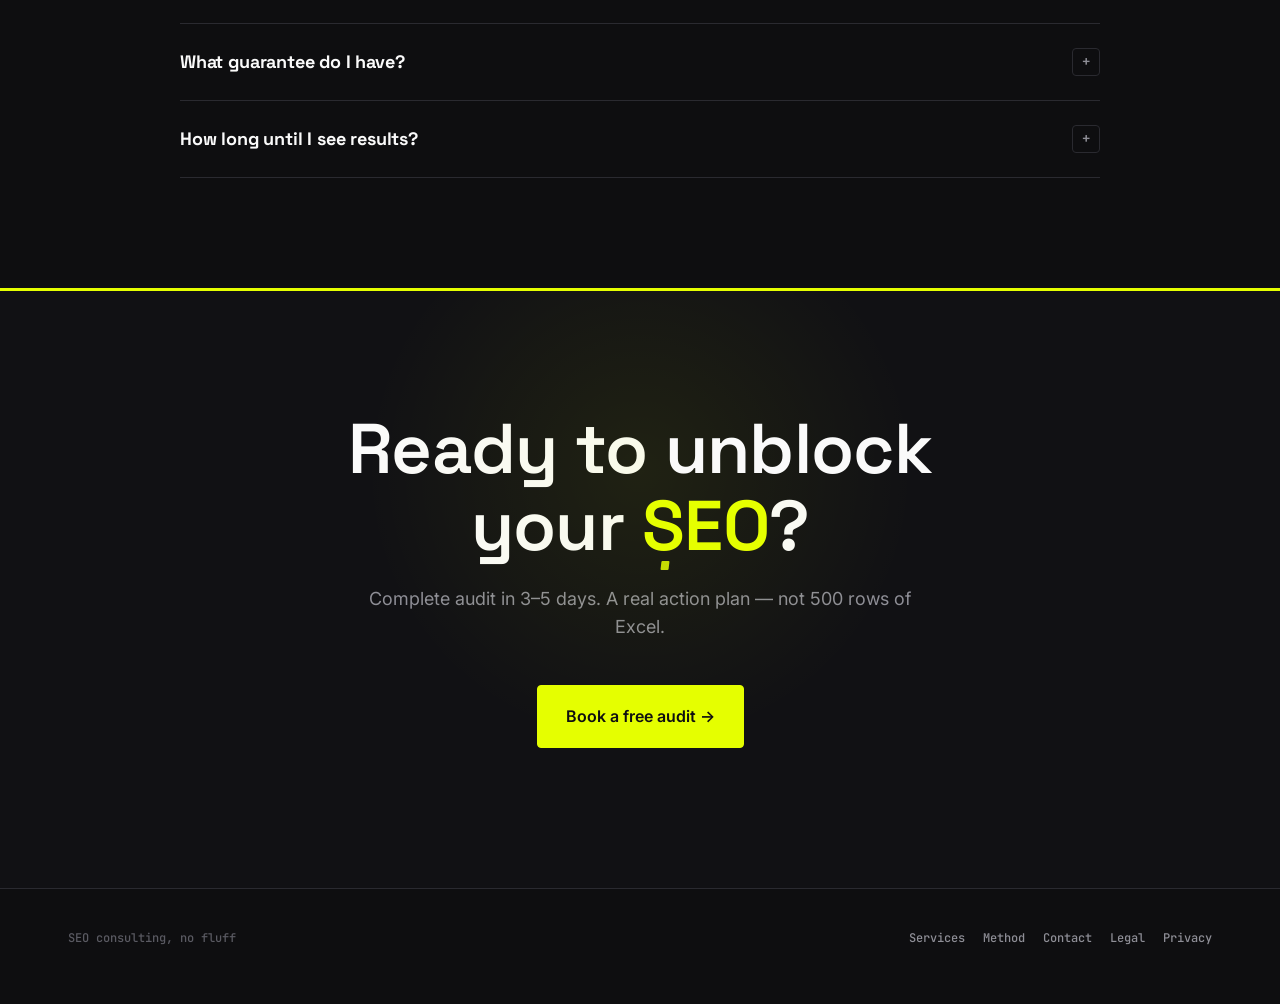
==== commit 0265bab4: "Switch display font to Space Grotesk Replaces Bricolage Grotesque (which the user never liked) with " ====
--- a/index.html
+++ b/index.html
@@ -18,7 +18,7 @@
 <link rel="icon" href="data:image/svg+xml,<svg xmlns='http://www.w3.org/2000/svg' viewBox='0 0 32 32'><rect width='32' height='32' rx='4' fill='%23E5FF00'/><text x='50%25' y='54%25' dominant-baseline='middle' text-anchor='middle' font-family='system-ui,sans-serif' font-weight='800' font-size='13' fill='%230E0E10'>HR</text></svg>" />
 <link rel="preconnect" href="https://fonts.googleapis.com" />
 <link rel="preconnect" href="https://fonts.gstatic.com" crossorigin />
-<link href="https://fonts.googleapis.com/css2?family=Bricolage+Grotesque:opsz,wght@12..96,400;12..96,600;12..96,700;12..96,800&family=Inter:wght@400;500;600;700&family=JetBrains+Mono:wght@400;500;600&display=swap" rel="stylesheet" />
+<link href="https://fonts.googleapis.com/css2?family=Space+Grotesk:wght@400;500;600;700&family=Inter:wght@400;500;600;700&family=JetBrains+Mono:wght@400;500;600&display=swap" rel="stylesheet" />
 <style>
 /* ── Reset ── */
 *, *::before, *::after { box-sizing: border-box; margin: 0; padding: 0; }
@@ -34,7 +34,7 @@
   --text: #FAFAFA; --text-mute: #8E8E96; --text-faint: #5A5A62;
   --accent: #E5FF00; --accent-text: #0E0E10; --accent-soft: rgba(229,255,0,.16);
   --f-sans: 'Inter', ui-sans-serif, system-ui, sans-serif;
-  --f-display: 'Bricolage Grotesque', sans-serif;
+  --f-display: 'Space Grotesk', ui-sans-serif, system-ui, sans-serif;
   --f-mono: 'JetBrains Mono', ui-monospace, monospace;
   --radius: 4px; --radius-lg: 10px;
   color-scheme: dark;
@@ -104,7 +104,7 @@
 .nav-inner { display: flex; align-items: center; justify-content: space-between; height: 58px; }
 .brand {
   display: inline-flex; align-items: baseline; gap: 0;
-  font-family: 'Bricolage Grotesque', sans-serif; font-weight: 800;
+  font-family: 'Space Grotesk', ui-sans-serif, system-ui, sans-serif; font-weight: 800;
   font-size: 17px; letter-spacing: -0.04em; line-height: 1; color: var(--text);
 }
 .brand .brand-hl {
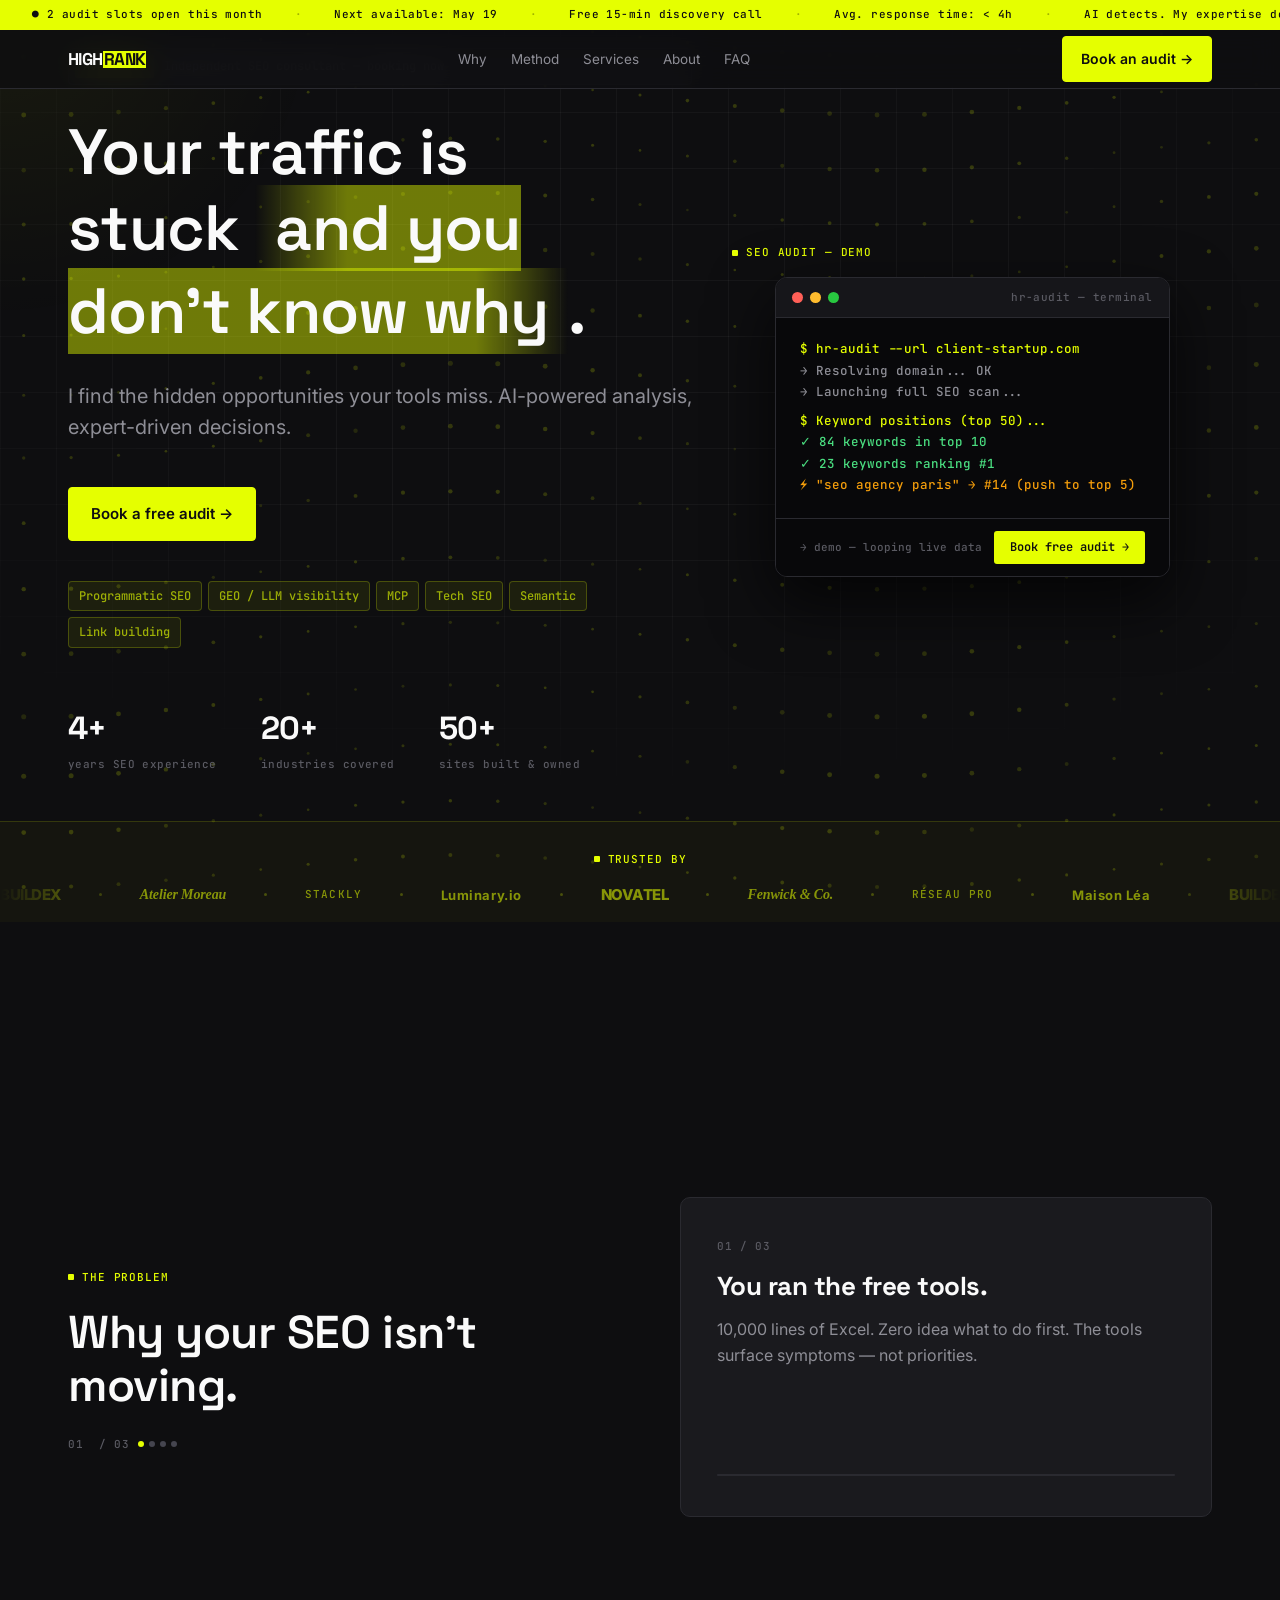
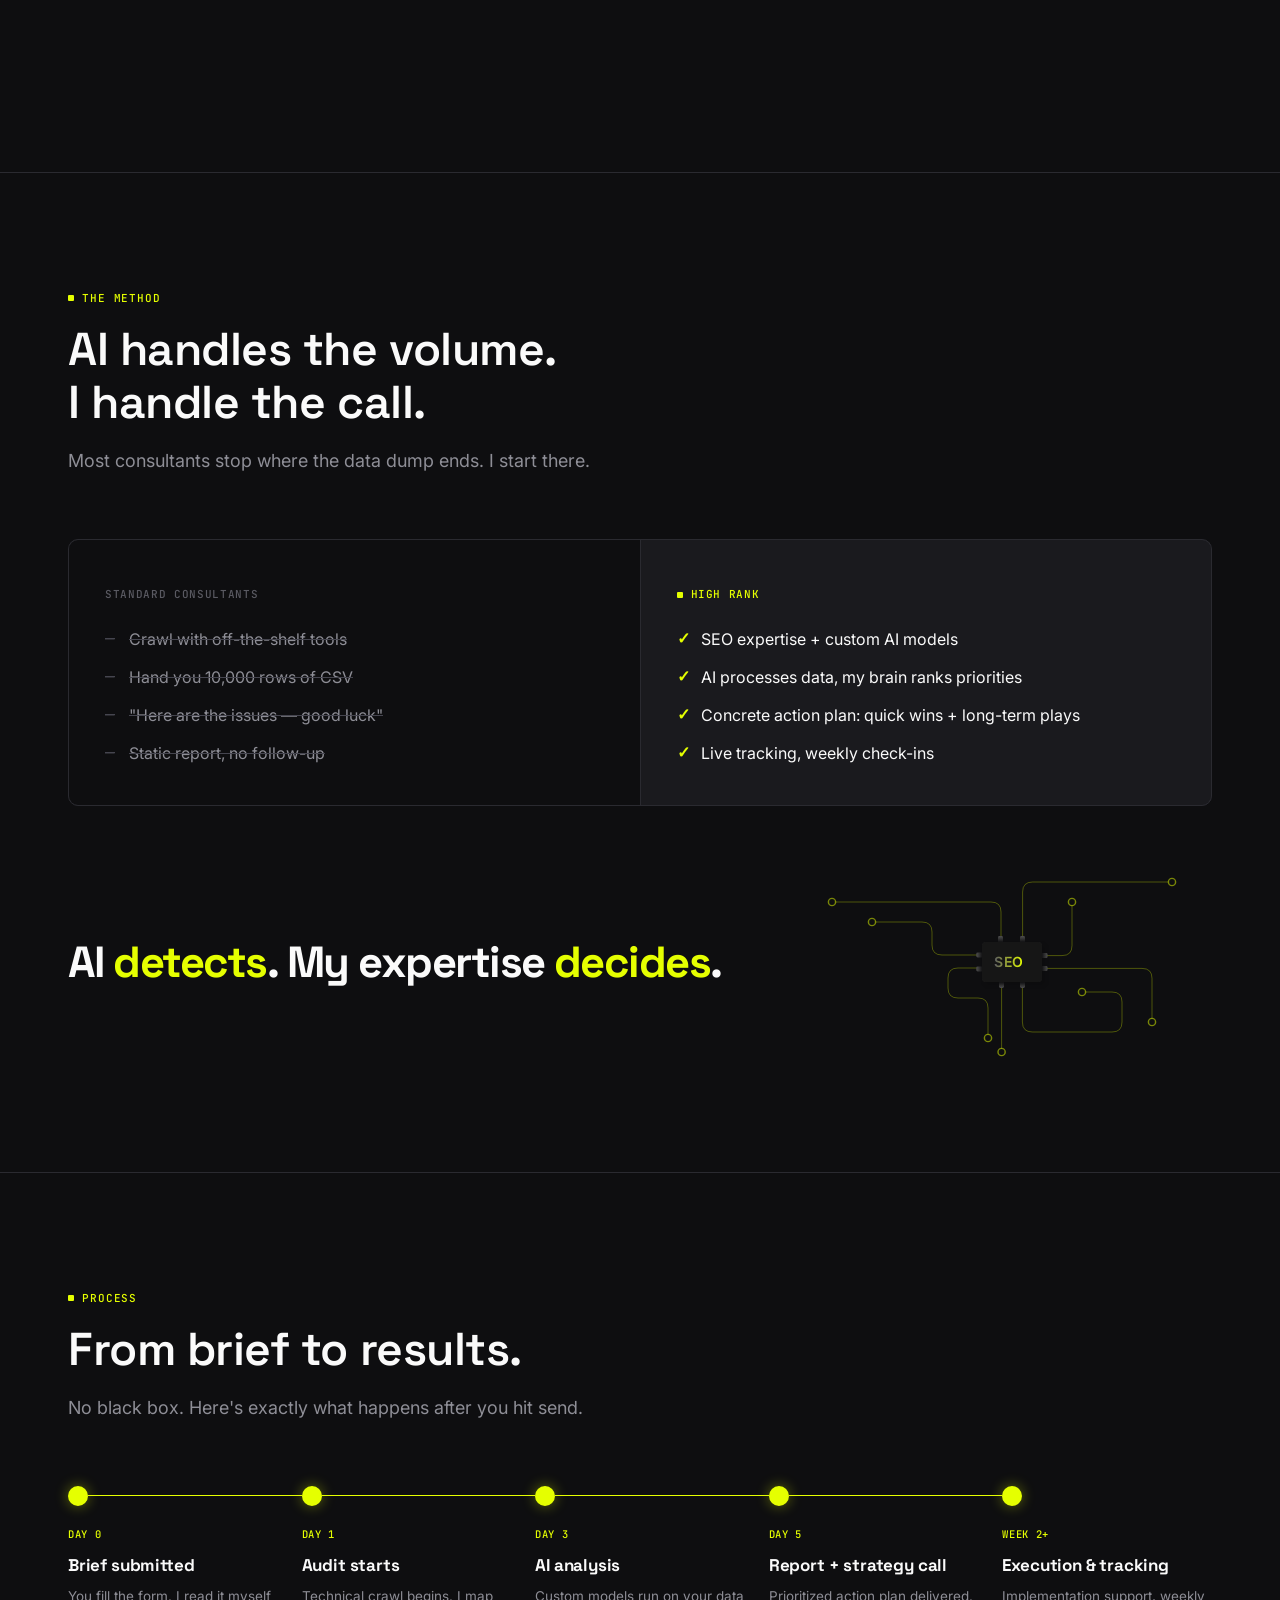
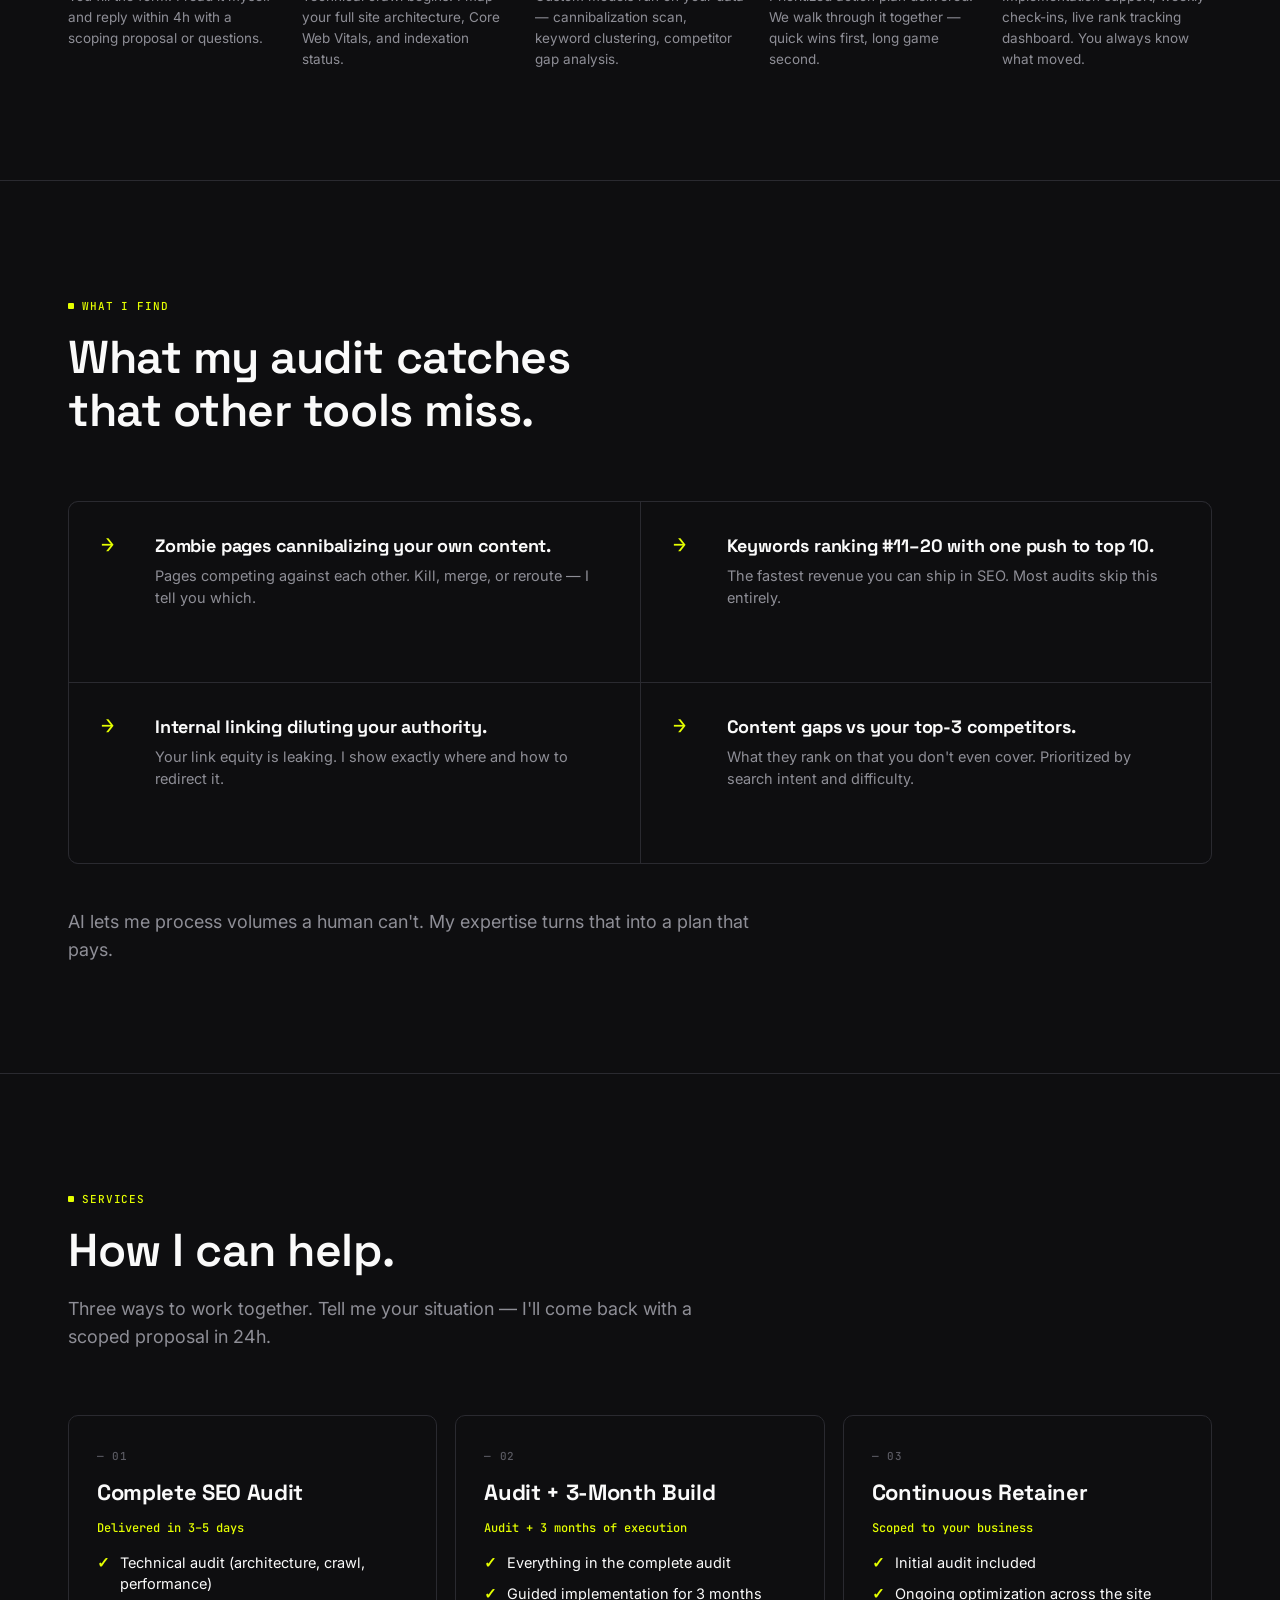
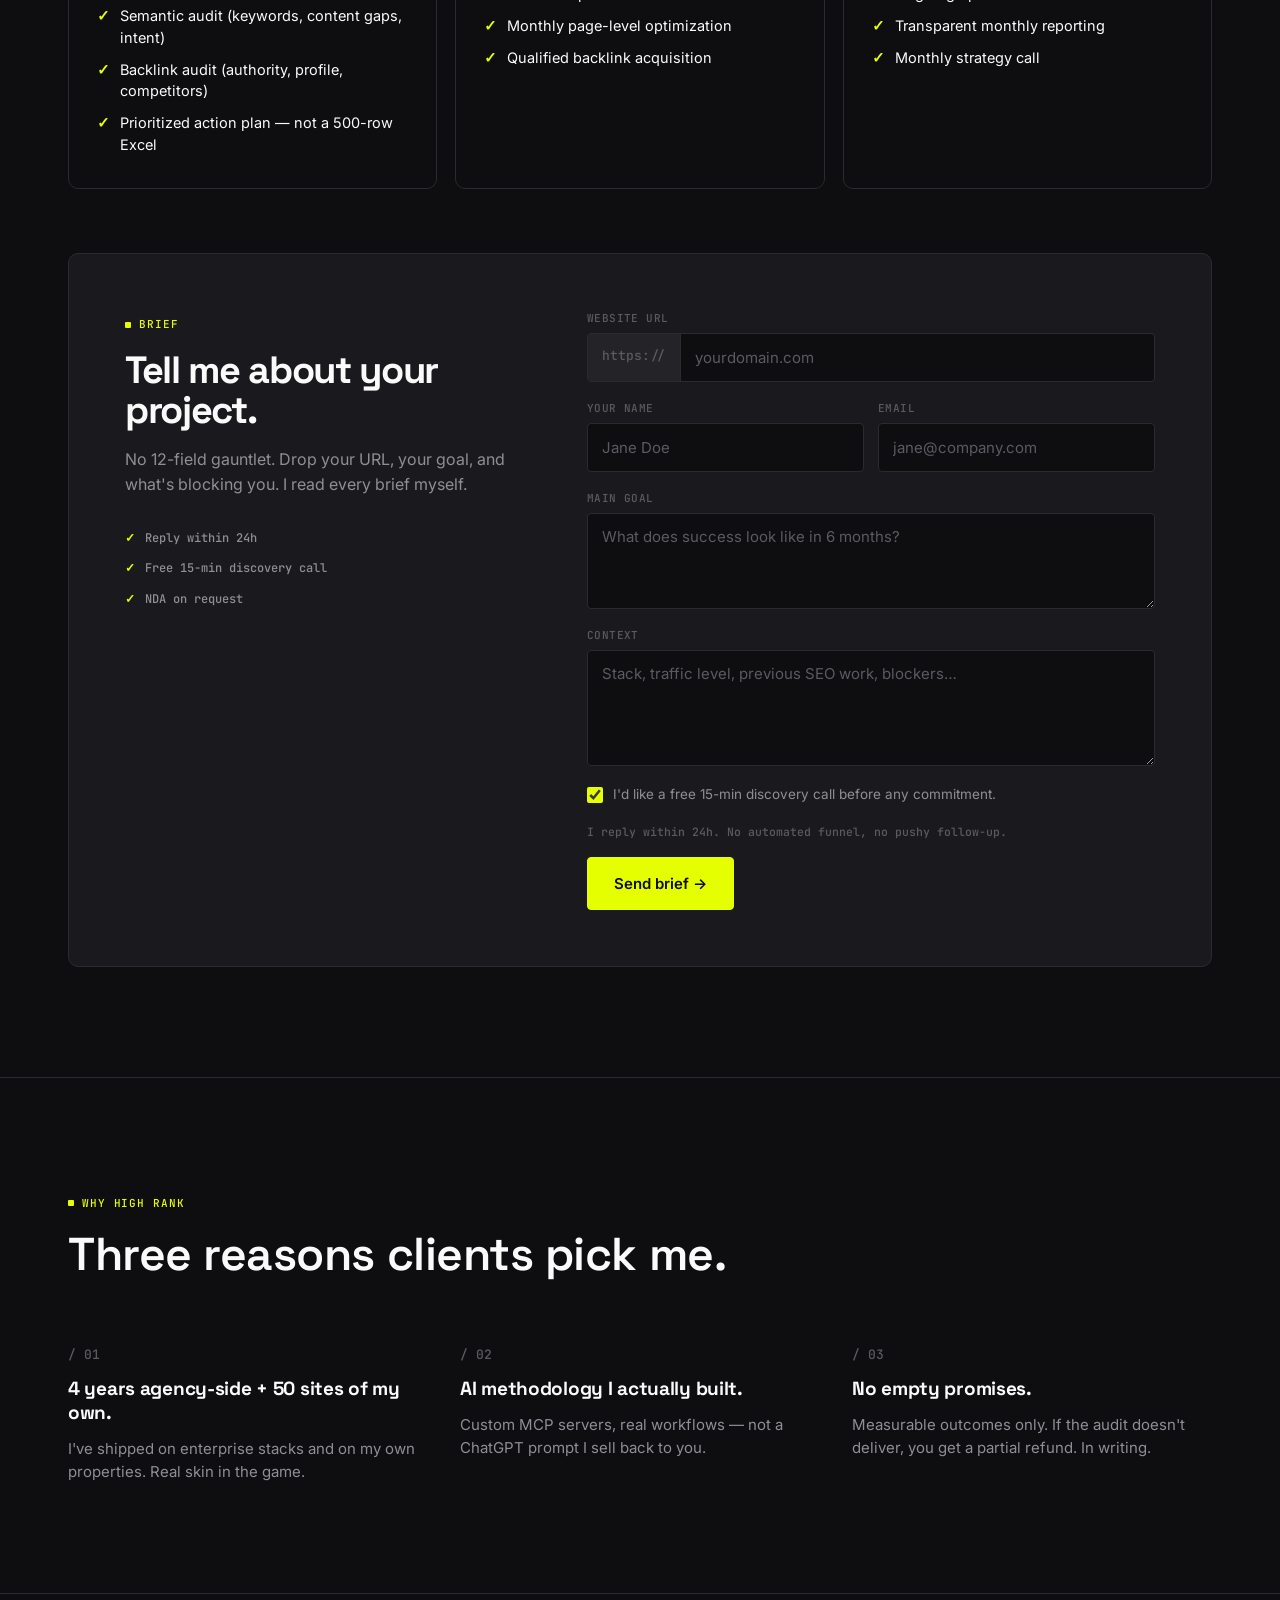
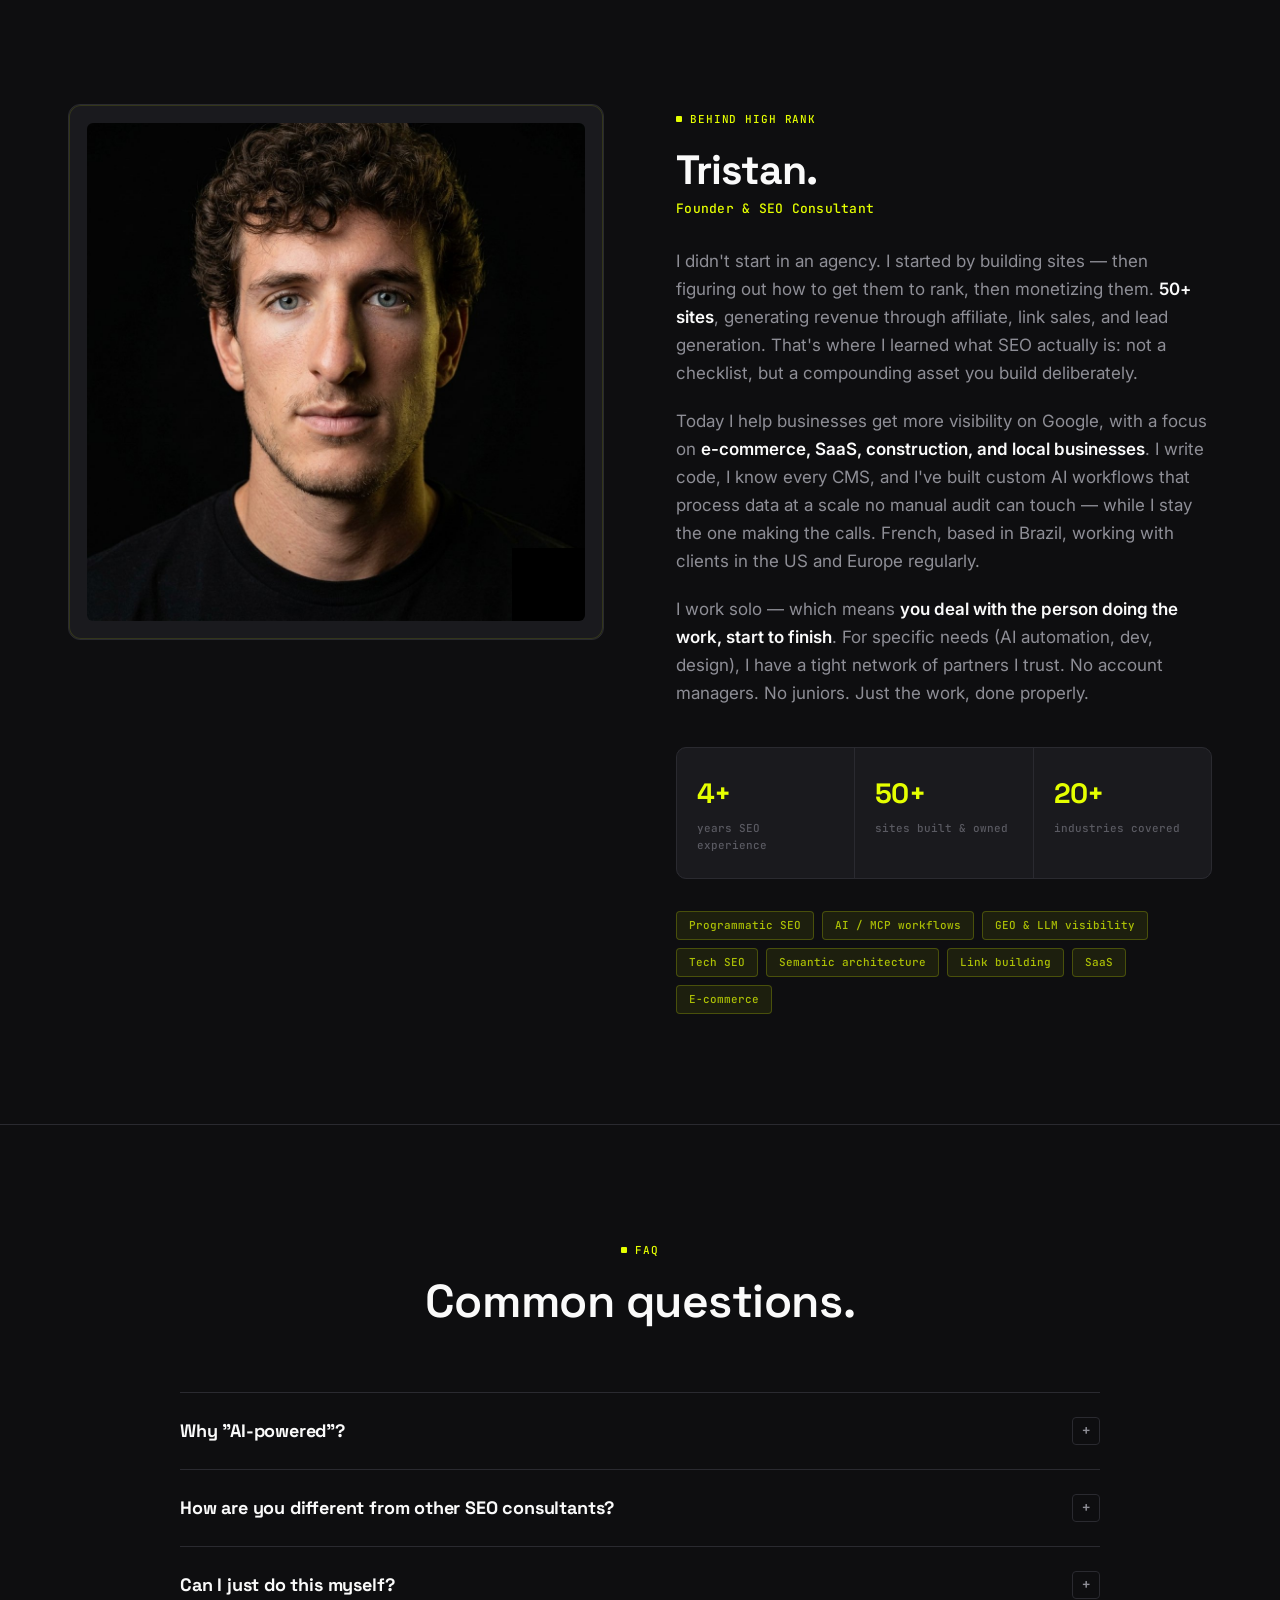
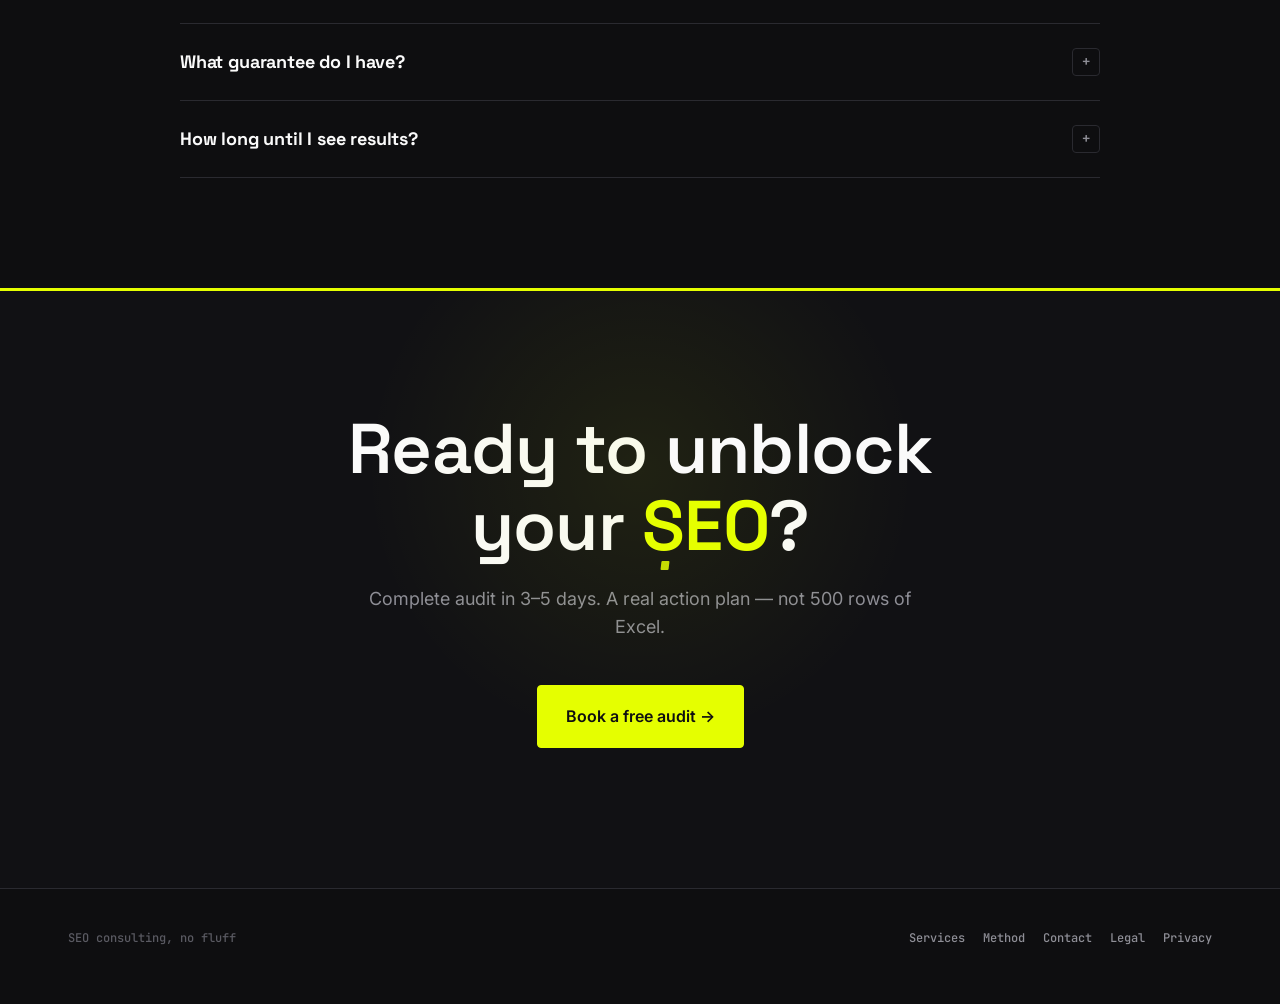
==== commit c2387360: "Swap profile photo and add gray matte around it Replaces tristan.jpg with photo-profil-clean.png (sq" ====
--- a/index.html
+++ b/index.html
@@ -391,11 +391,12 @@
 .about-grid { display: grid; grid-template-columns: 1fr 1fr; gap: 72px; align-items: start; }
 .about-photo-wrap { position: sticky; top: 110px; }
 .about-photo-ph {
-  width: 100%; aspect-ratio: 3/4;
-  background: var(--bg-elev2); border: 1px solid var(--border); border-radius: 12px;
+  width: 100%; aspect-ratio: 1;
+  background: var(--bg-elev); border: 1px solid var(--border); border-radius: 12px;
   overflow: hidden; position: relative;
-}
-.about-photo-ph img { width: 100%; height: 100%; object-fit: cover; object-position: 55% 20%; display: block; transform: scaleX(-1); }
+  padding: 18px;
+}
+.about-photo-ph img { width: 100%; height: 100%; object-fit: cover; display: block; border-radius: 6px; }
 .about-photo-ph::after { content:''; position:absolute; inset:0; border-radius:12px; box-shadow: inset 0 0 0 1px rgba(229,255,0,.12); pointer-events:none; }
 .about-content h2 { font-size: clamp(28px, 3.2vw, 44px); line-height: 1.1; letter-spacing: -.025em; font-weight: 800; margin-bottom: 6px; }
 .about-content .about-role { font-family: var(--f-mono); font-size: 13px; font-weight: 500; color: var(--accent); margin-bottom: 28px; letter-spacing: .02em; }
@@ -936,7 +937,7 @@
       <!-- Photo -->
       <div class="about-photo-wrap reveal">
         <div class="about-photo-ph">
-          <img src="tristan.jpg" alt="Tristan Wiart-Ruant — SEO consultant" />
+          <img src="photo-profil-clean.png" alt="Tristan Wiart-Ruant — SEO consultant" />
         </div>
       </div>
       <!-- Content -->
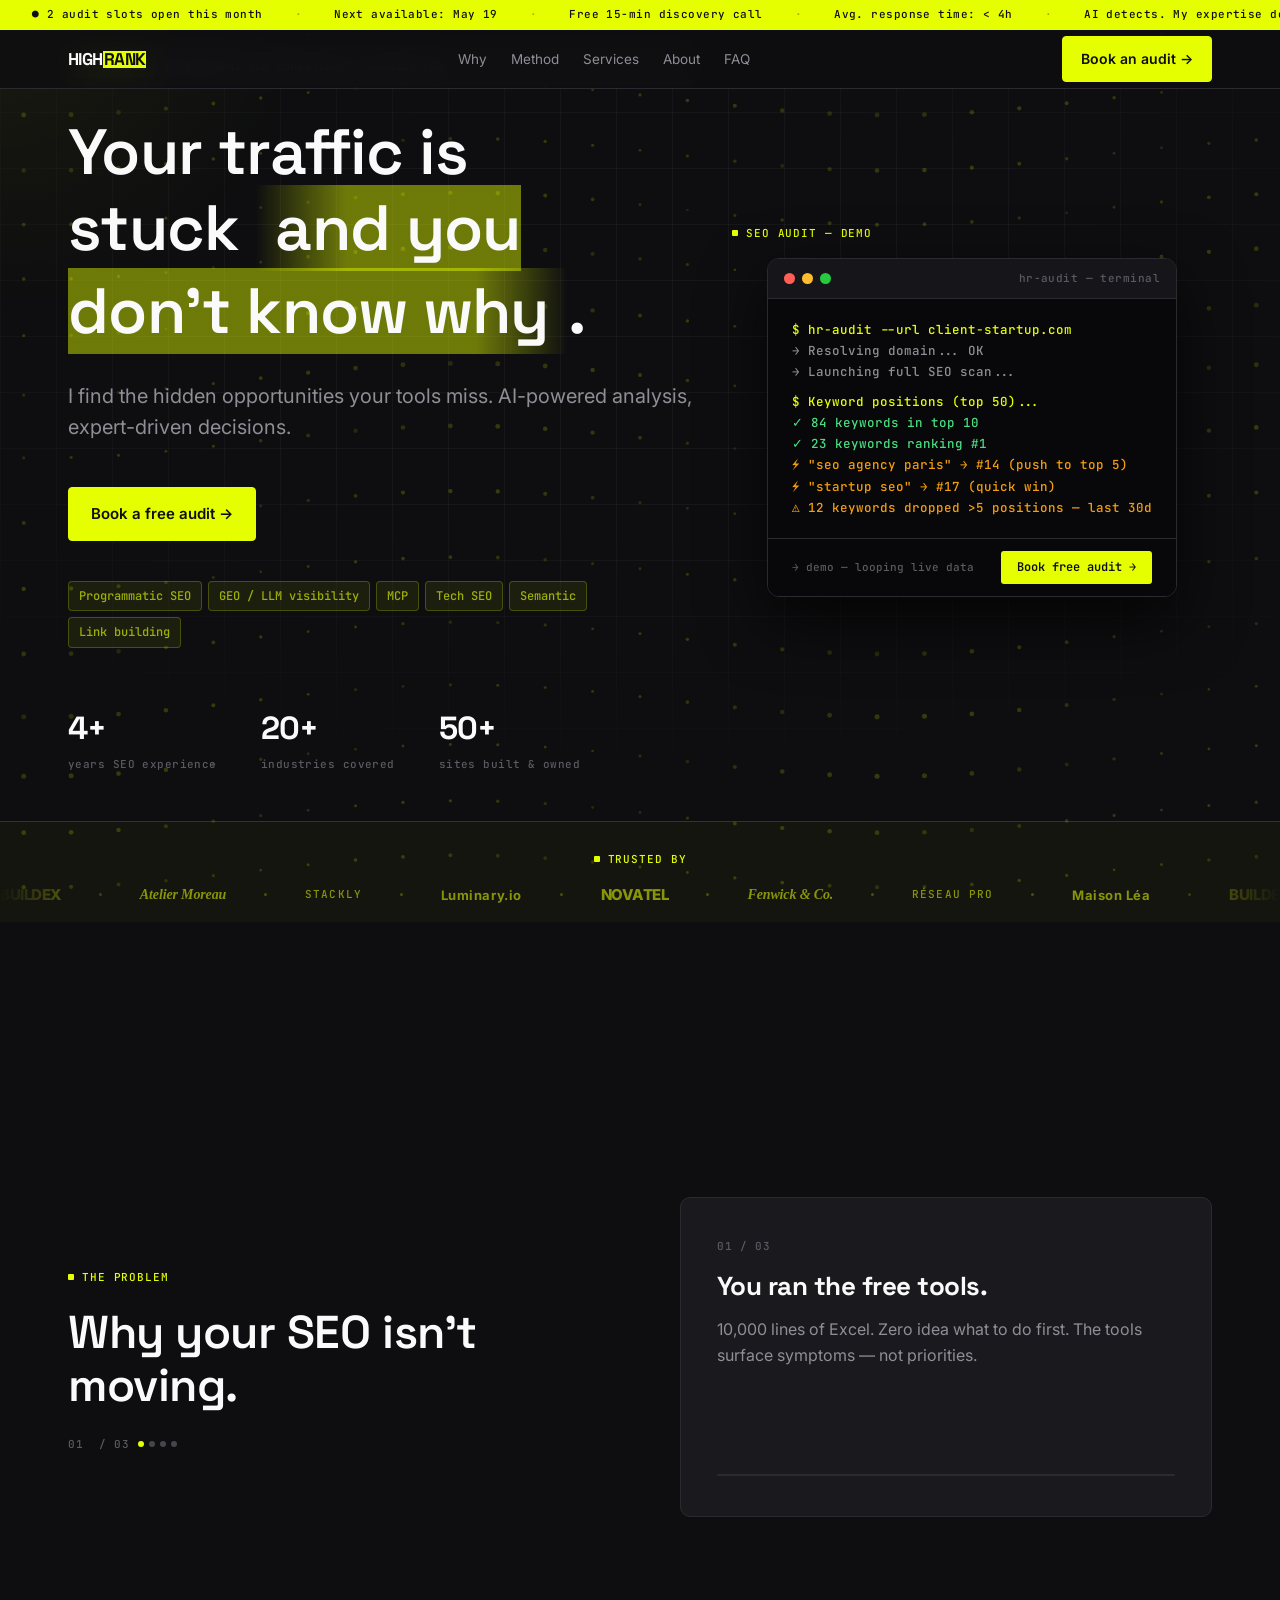
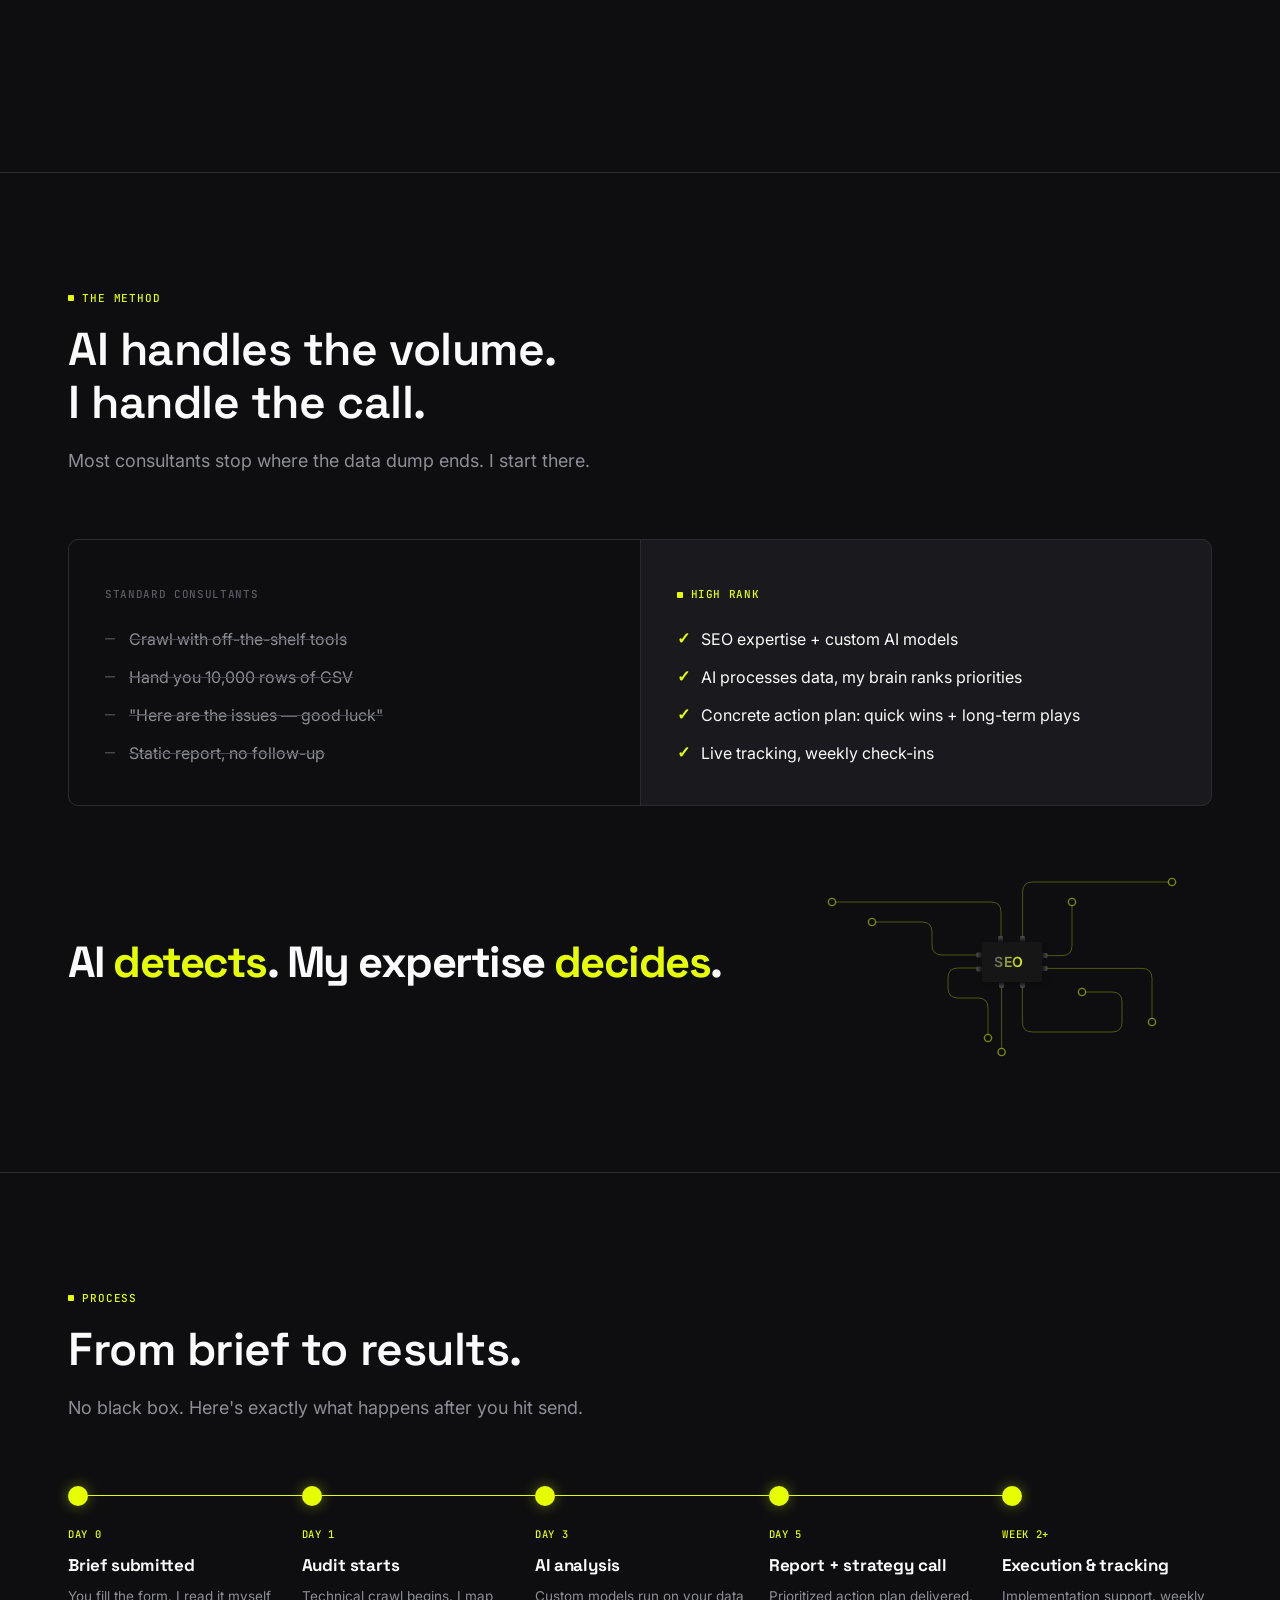
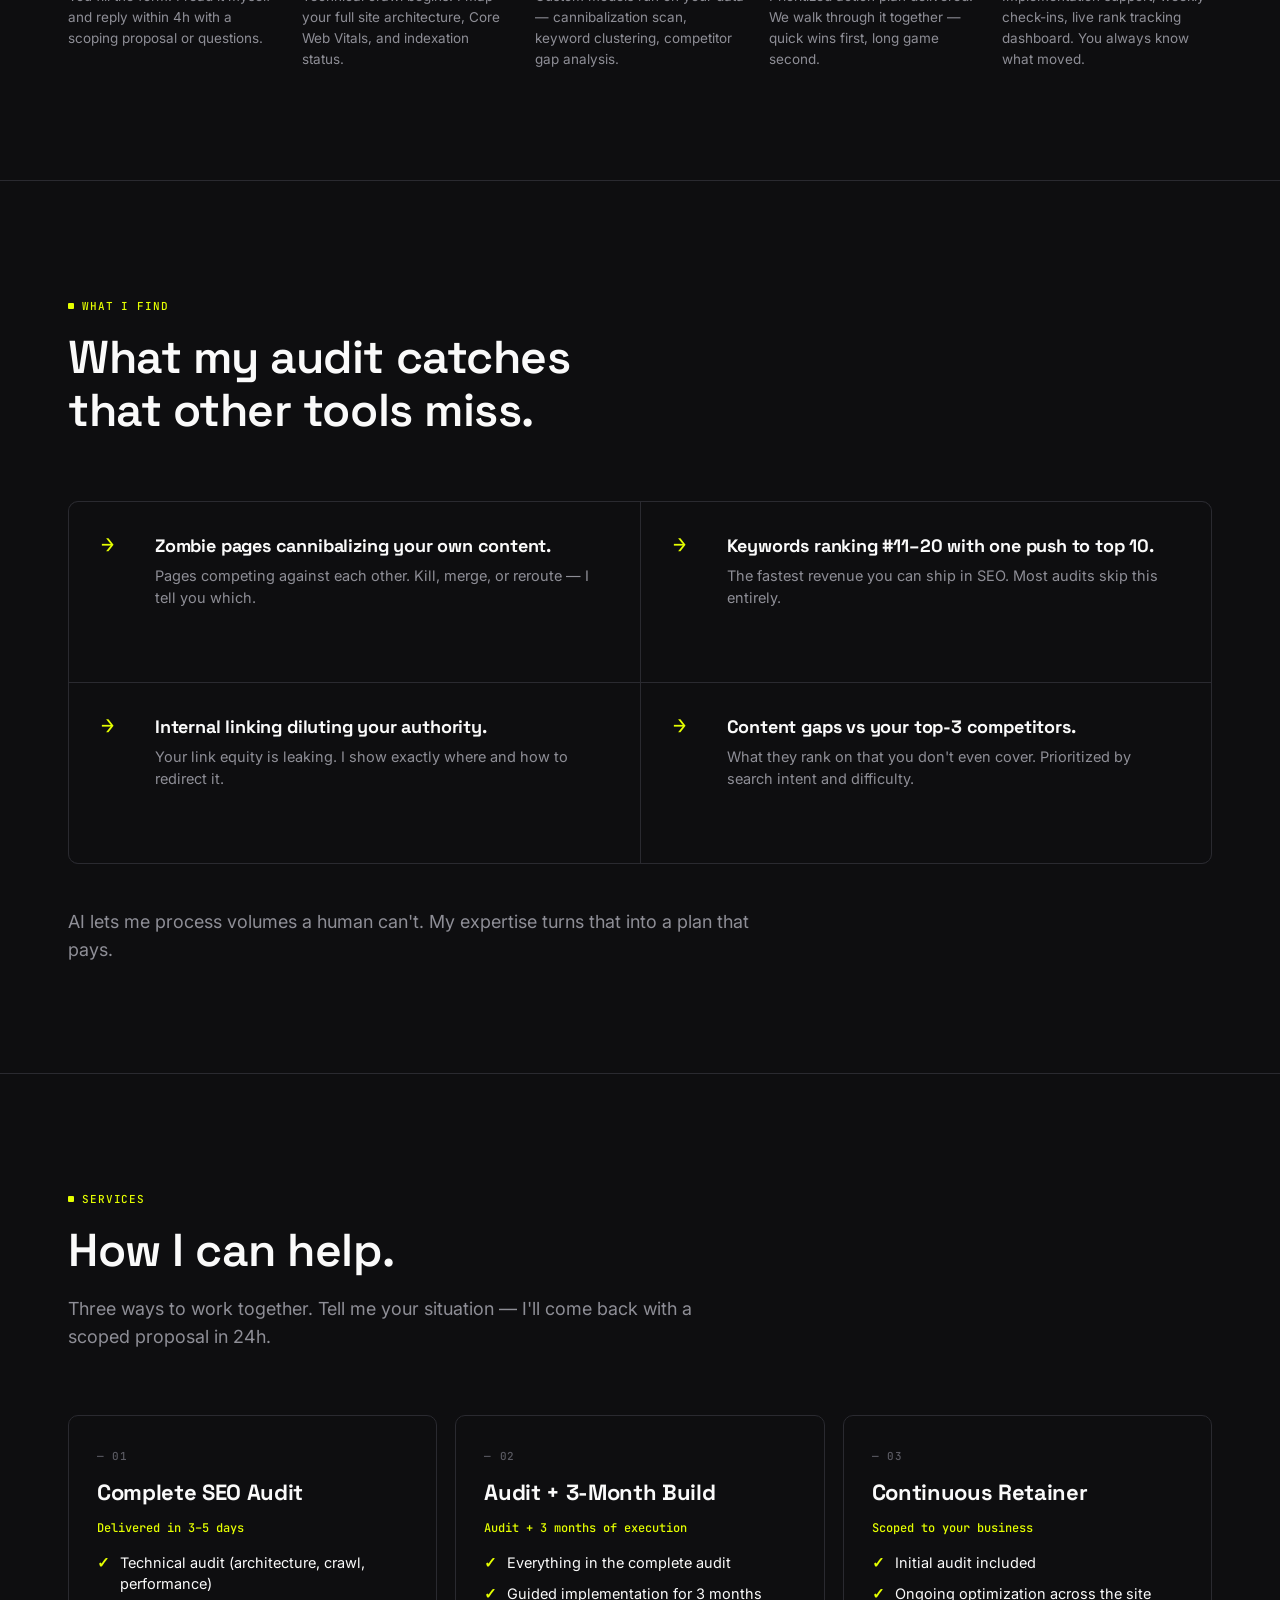
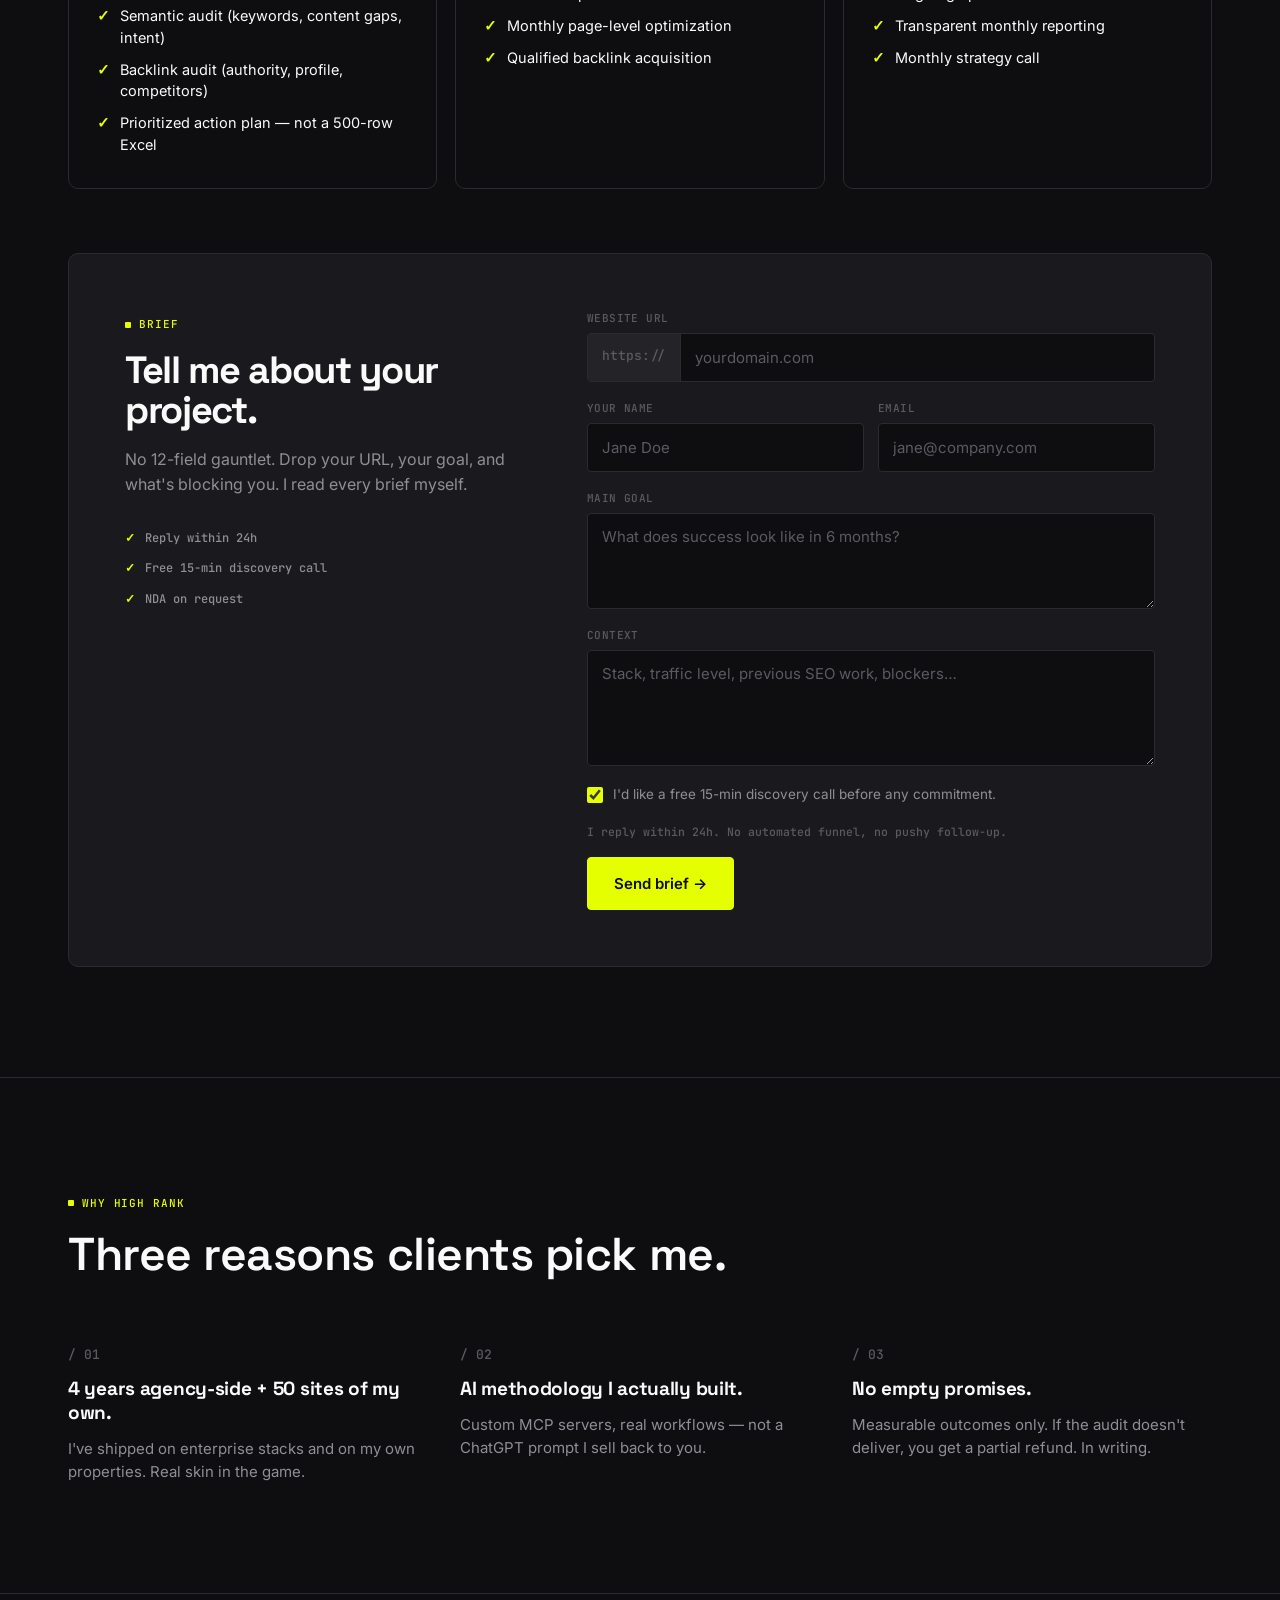
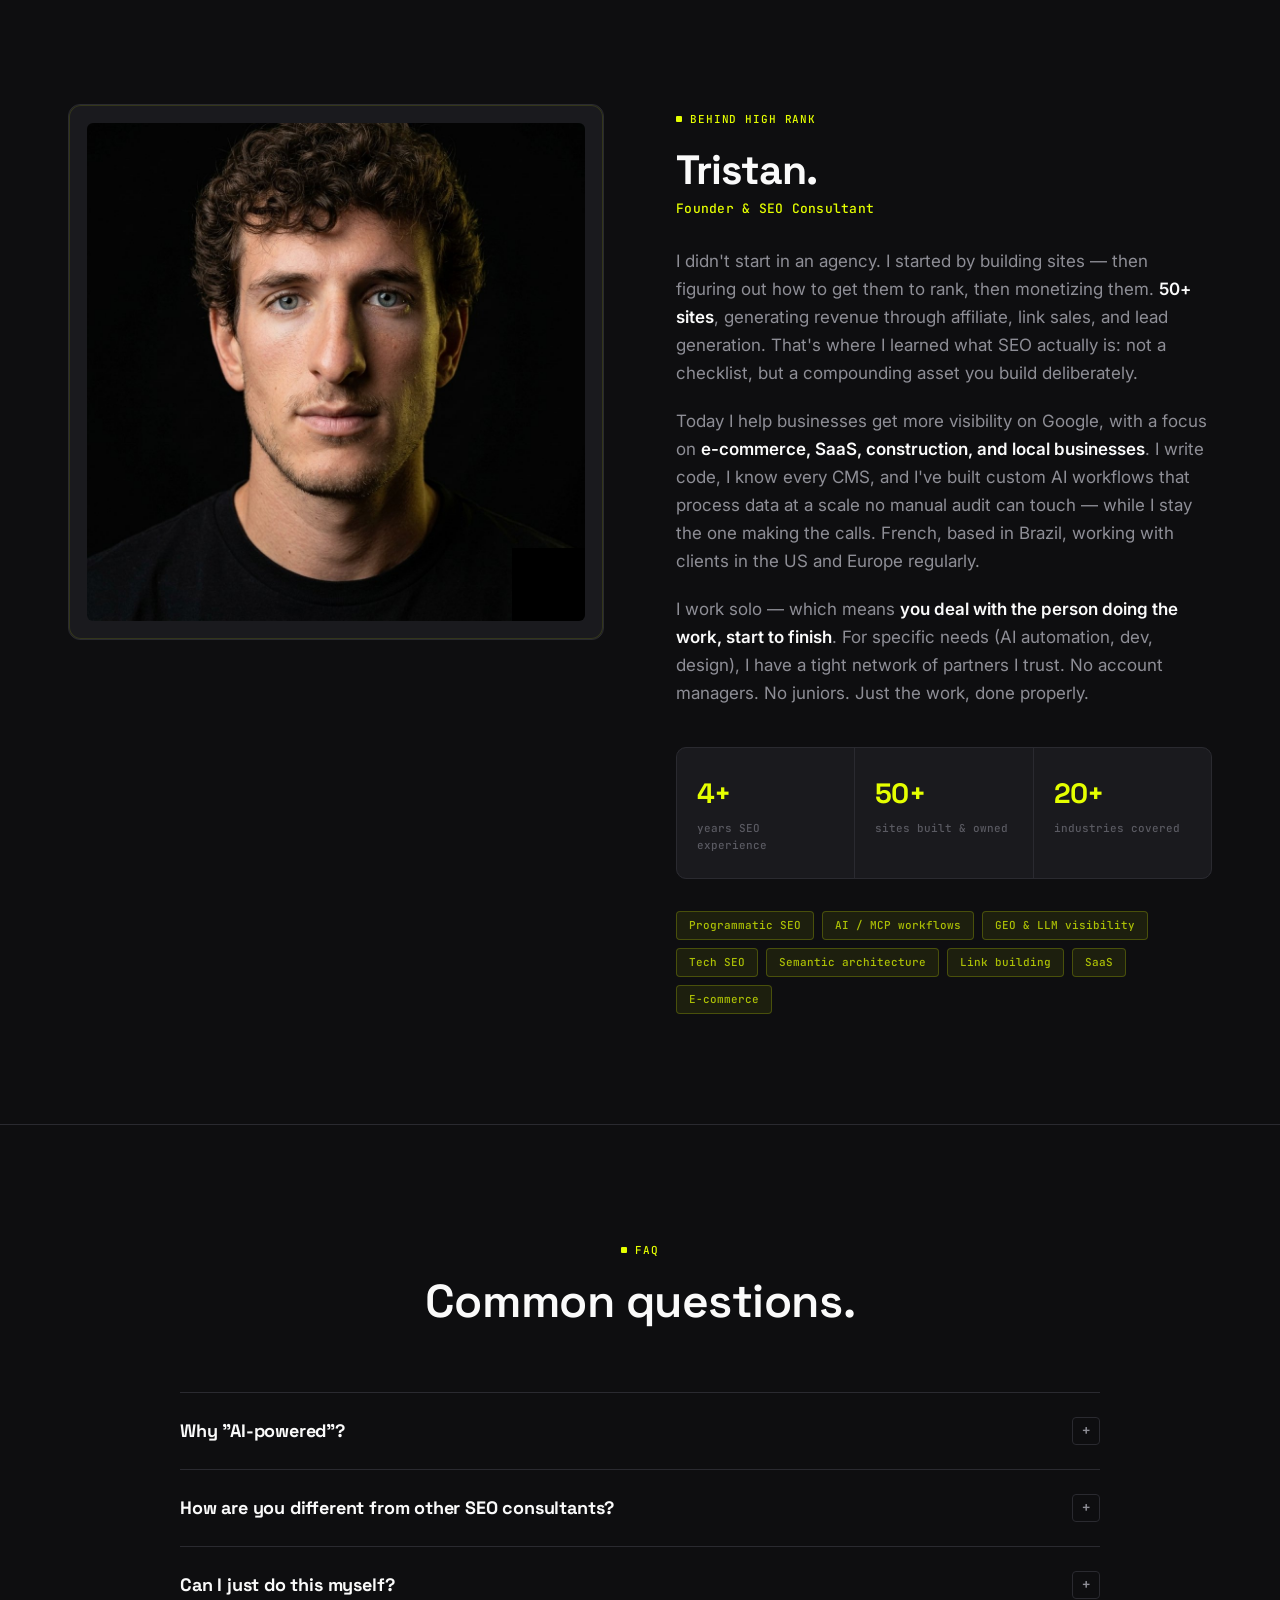
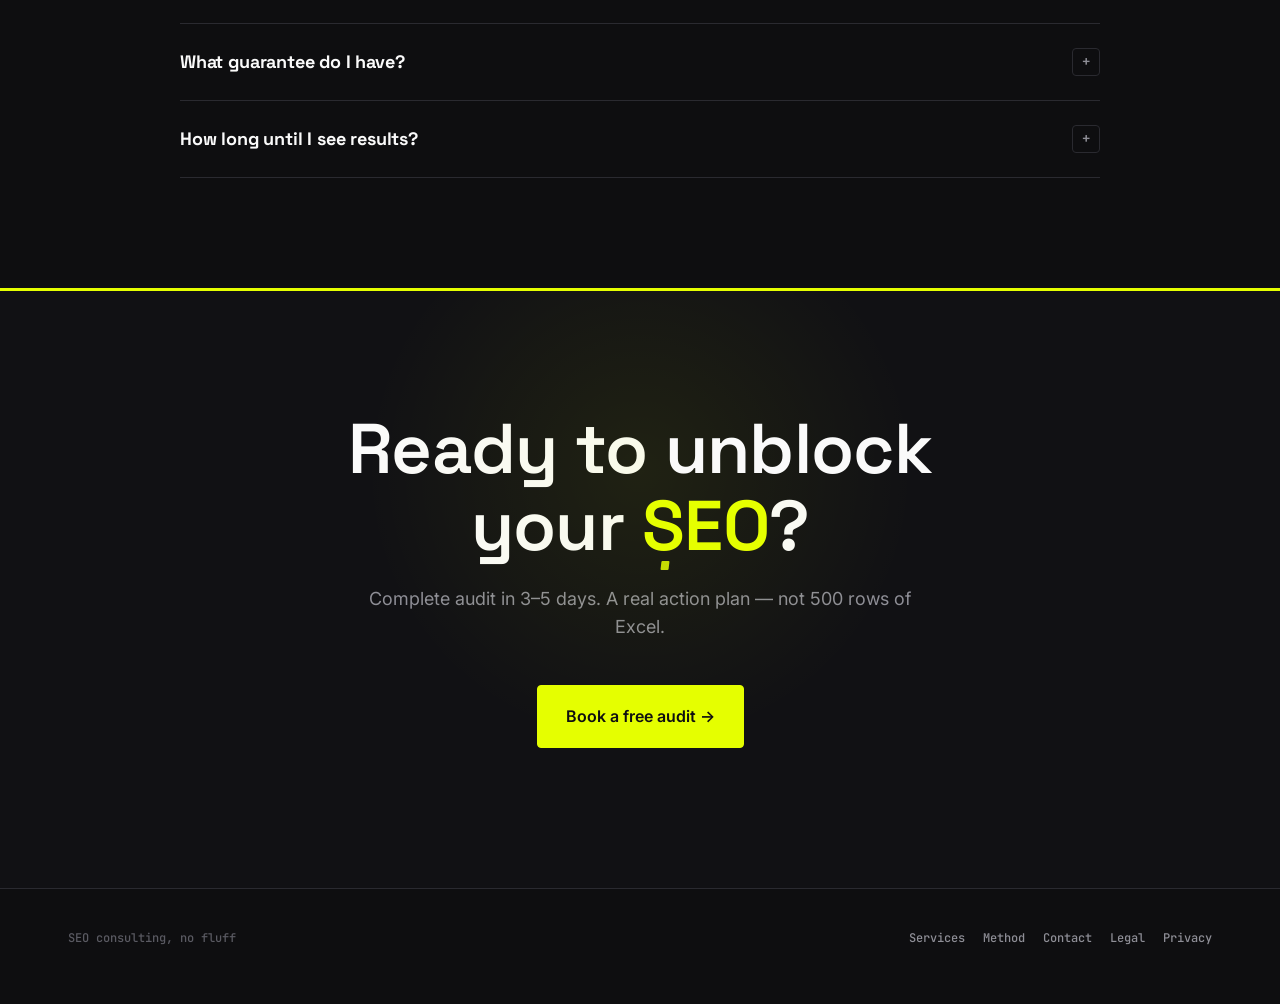
==== commit 40ad25a0: "Drop 'Ruant' from name and remove email from mentions legales Renames Tristan Wiart-Ruant to Tristan" ====
--- a/index.html
+++ b/index.html
@@ -937,7 +937,7 @@
       <!-- Photo -->
       <div class="about-photo-wrap reveal">
         <div class="about-photo-ph">
-          <img src="photo-profil-clean.png" alt="Tristan Wiart-Ruant — SEO consultant" />
+          <img src="photo-profil-clean.png" alt="Tristan Wiart — SEO consultant" />
         </div>
       </div>
       <!-- Content -->
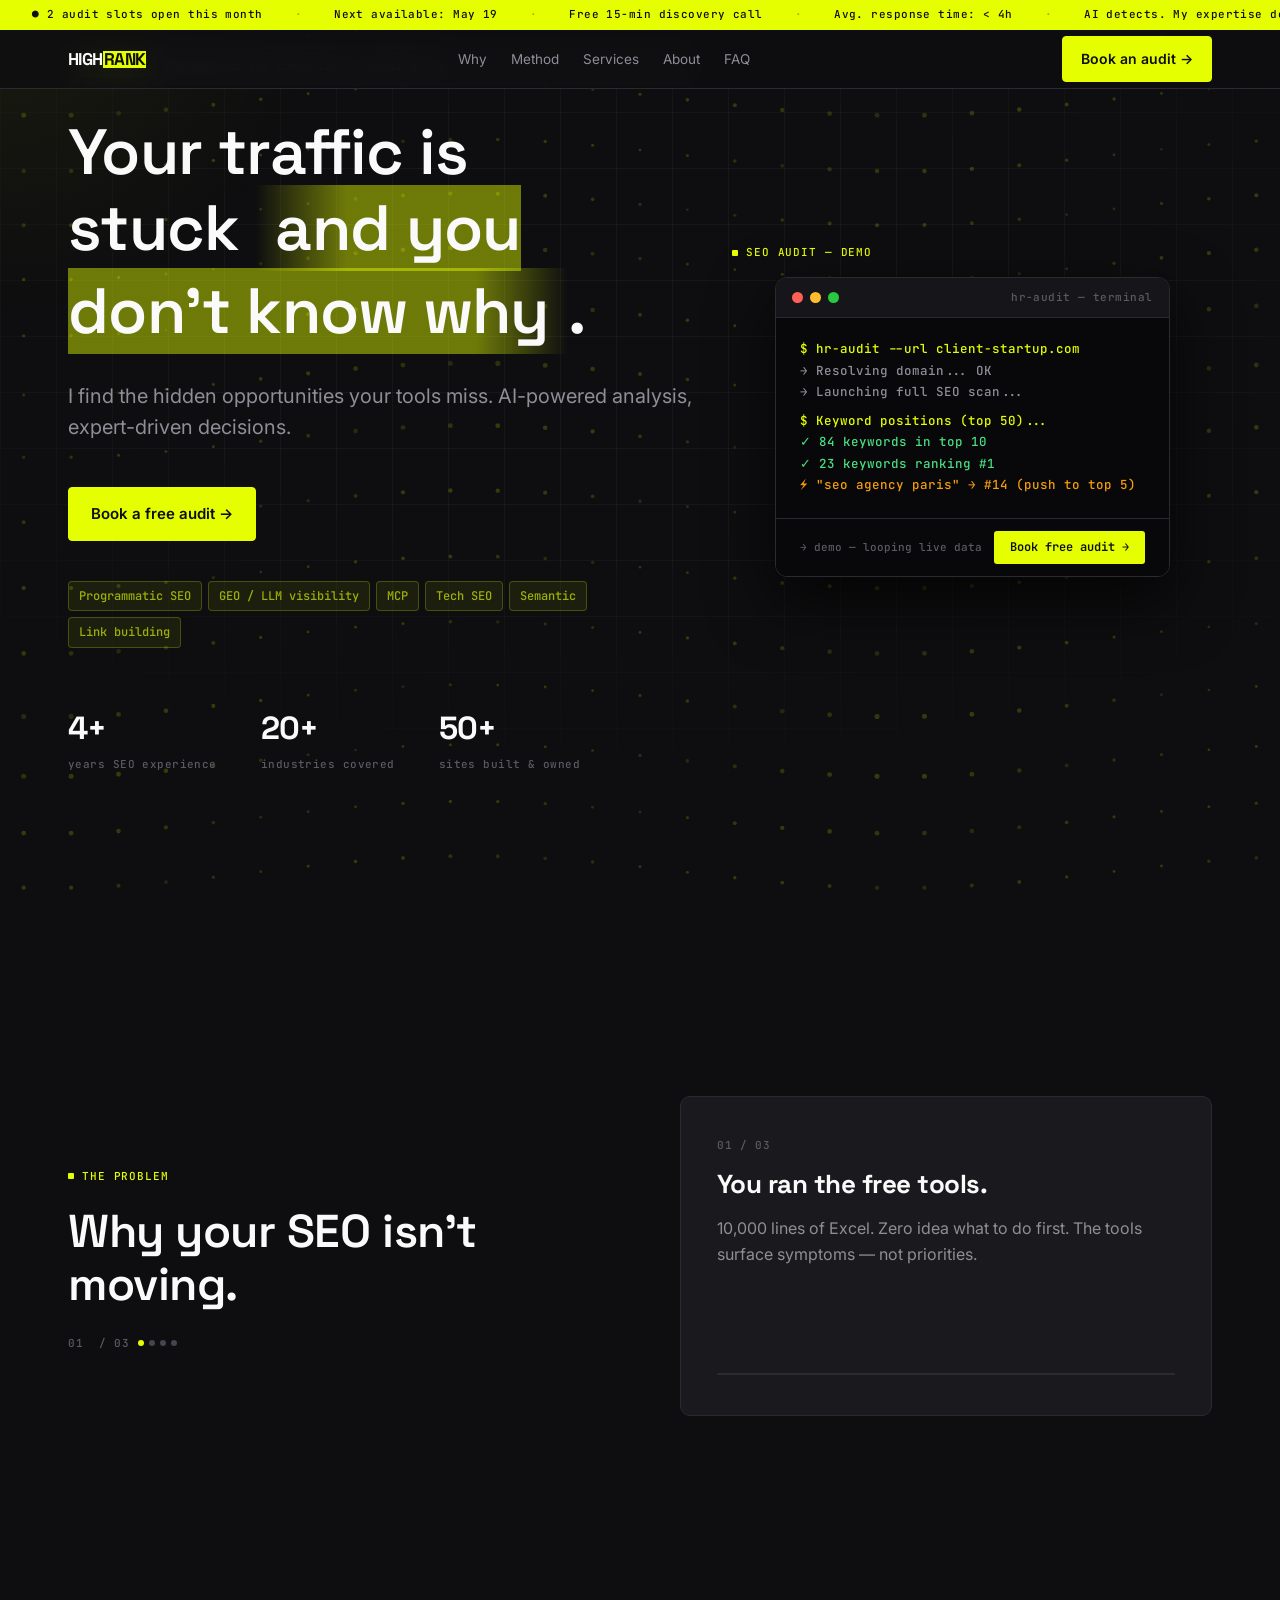
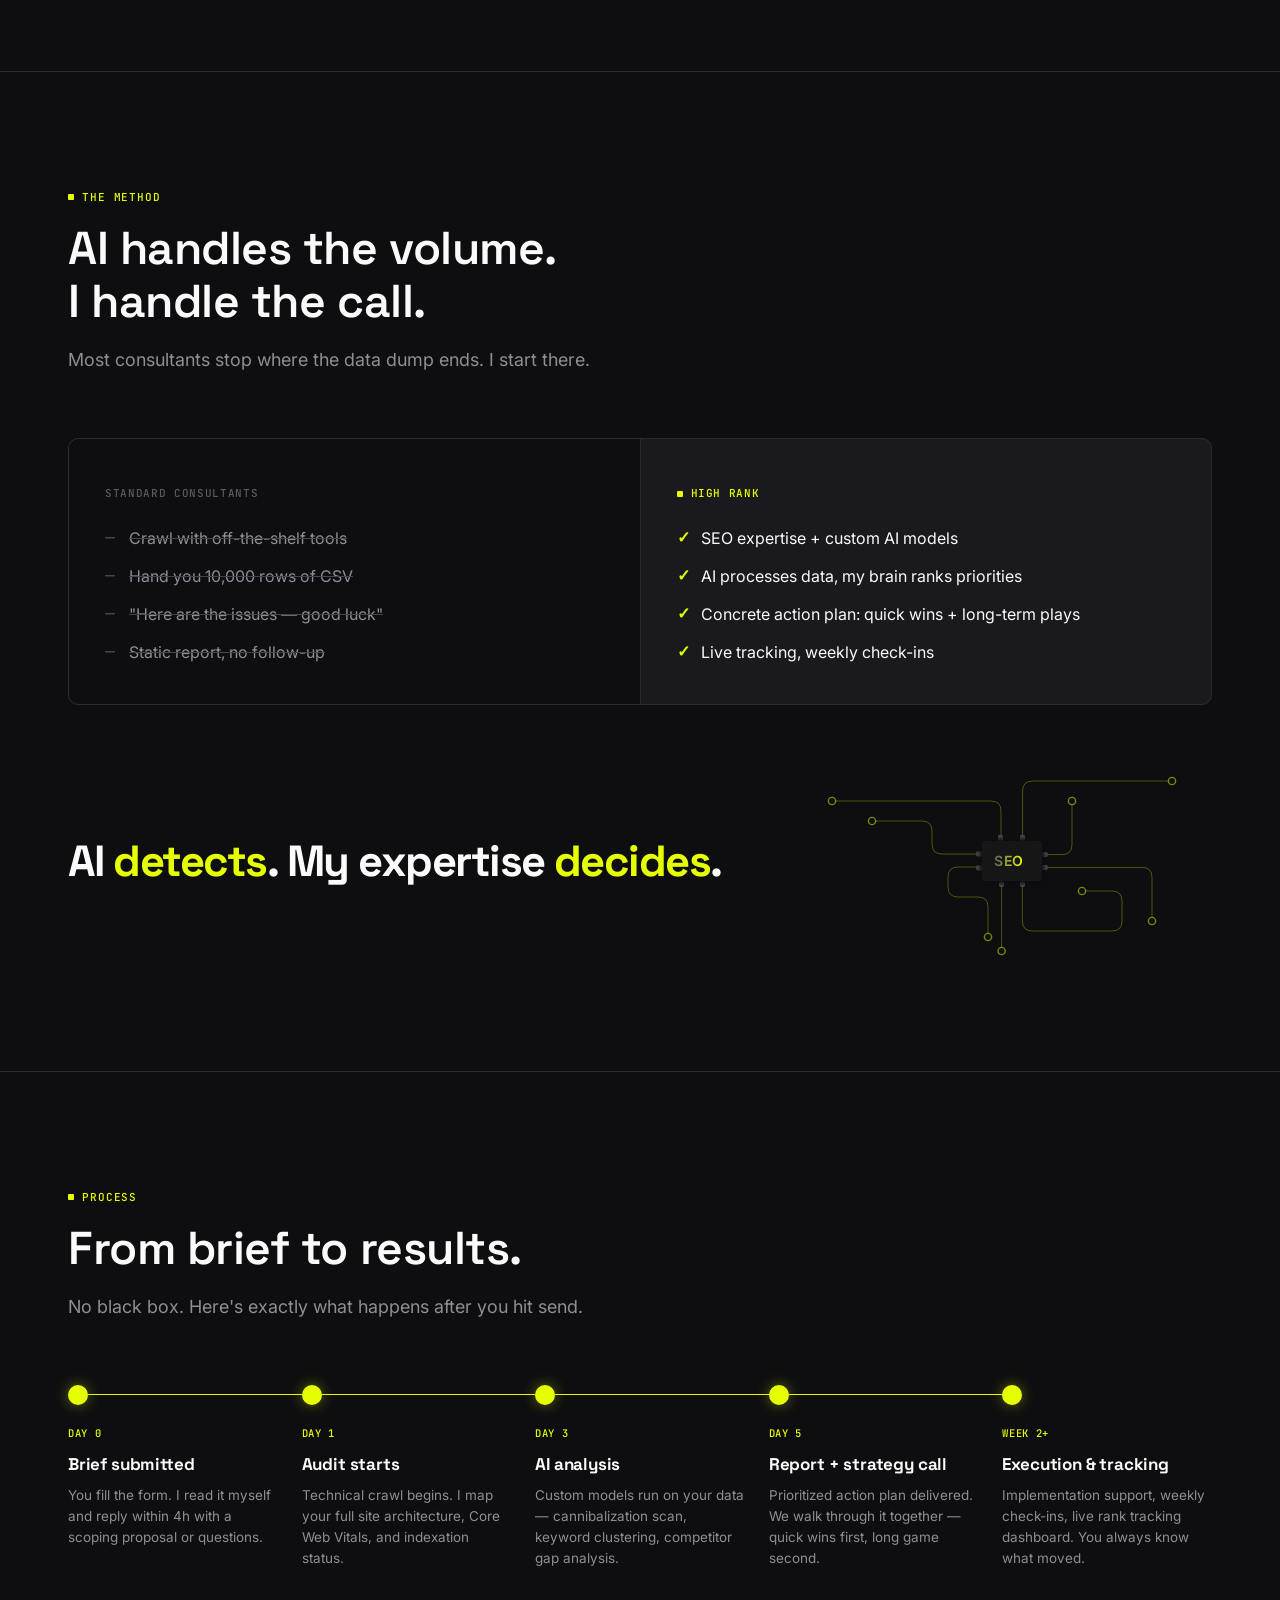
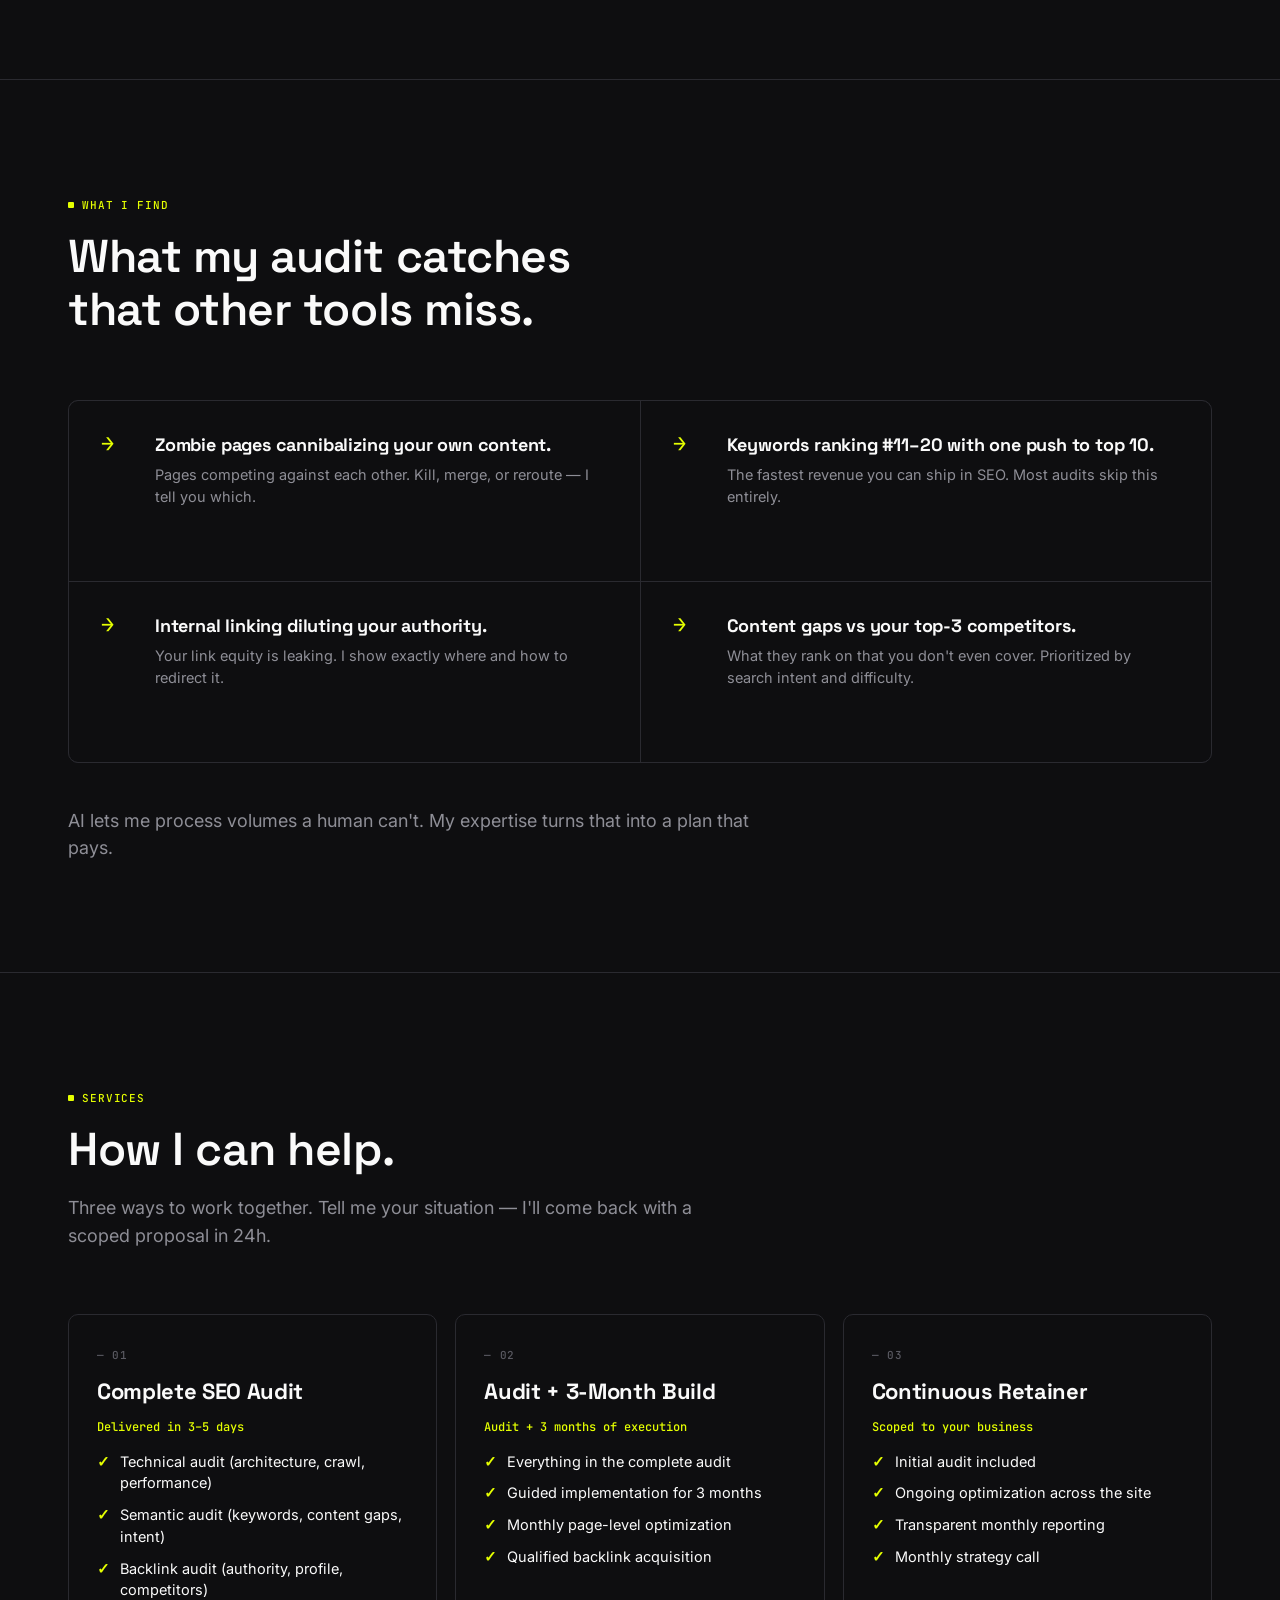
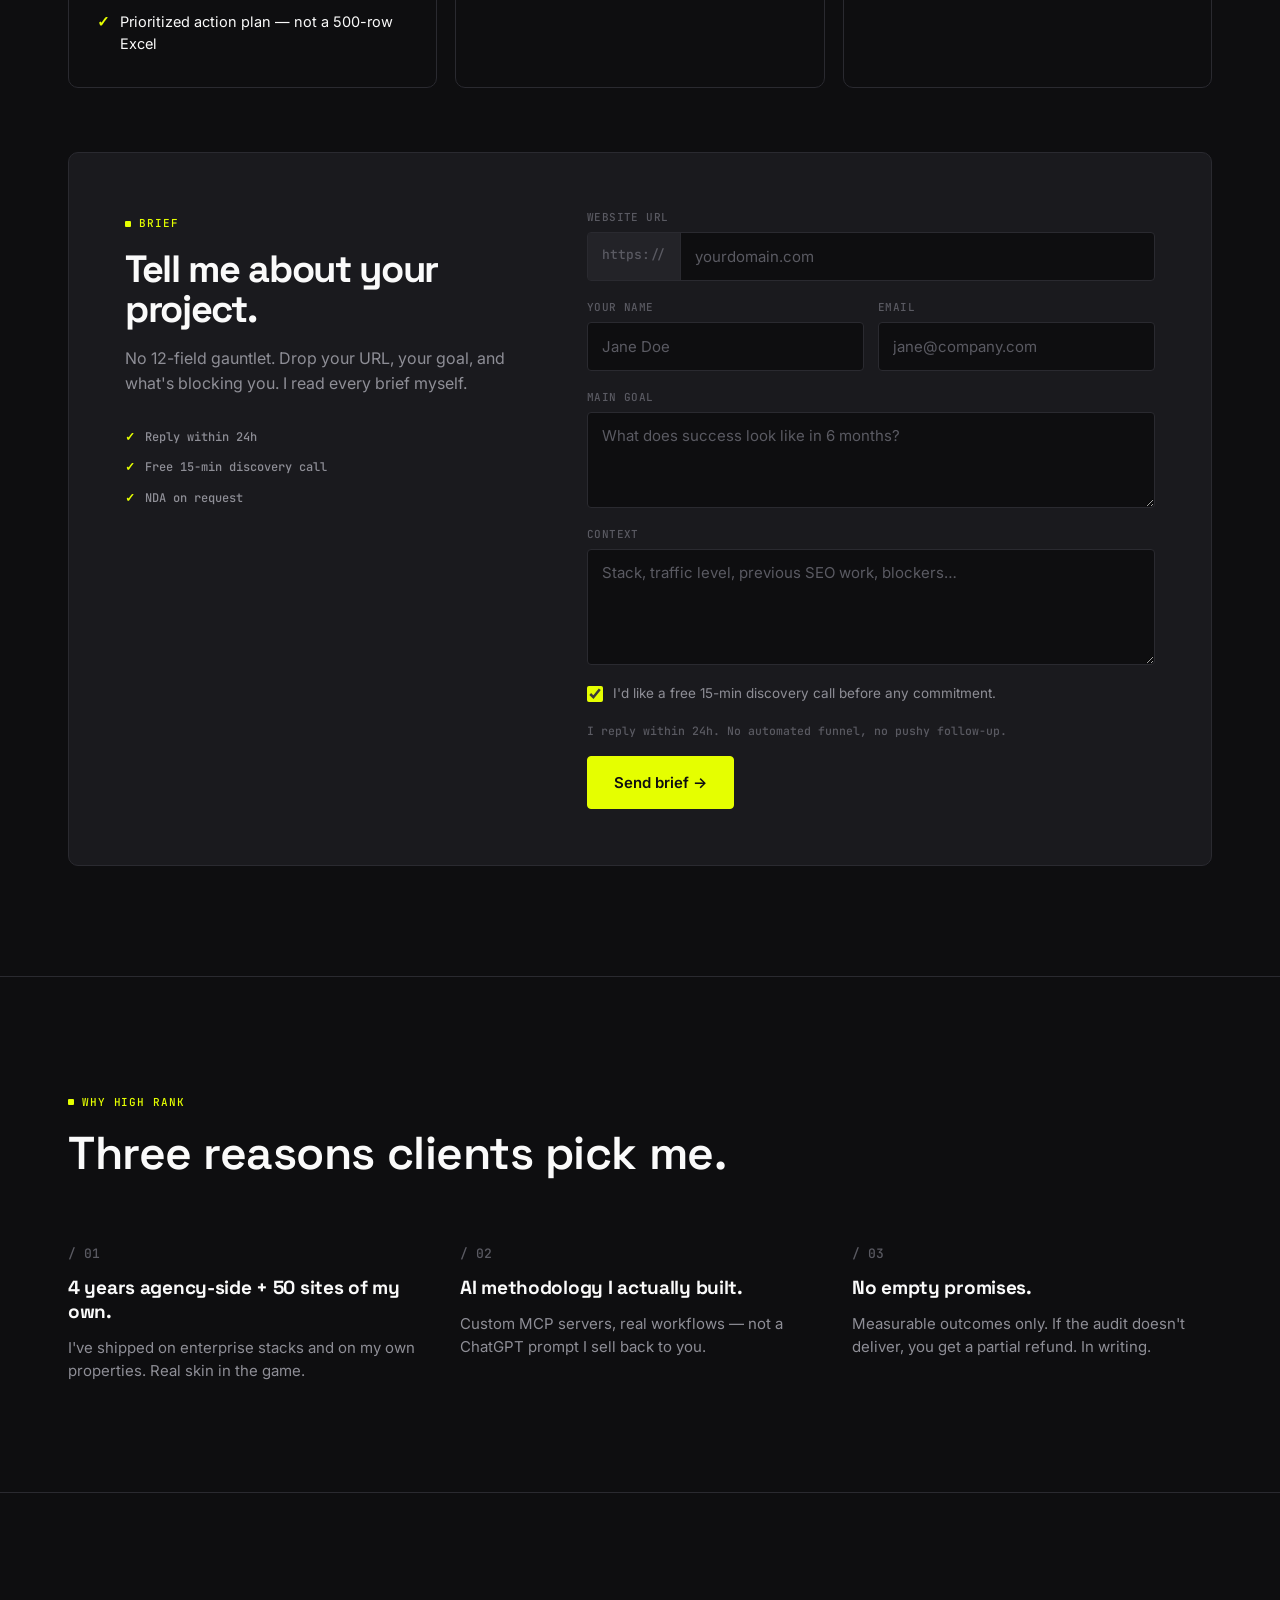
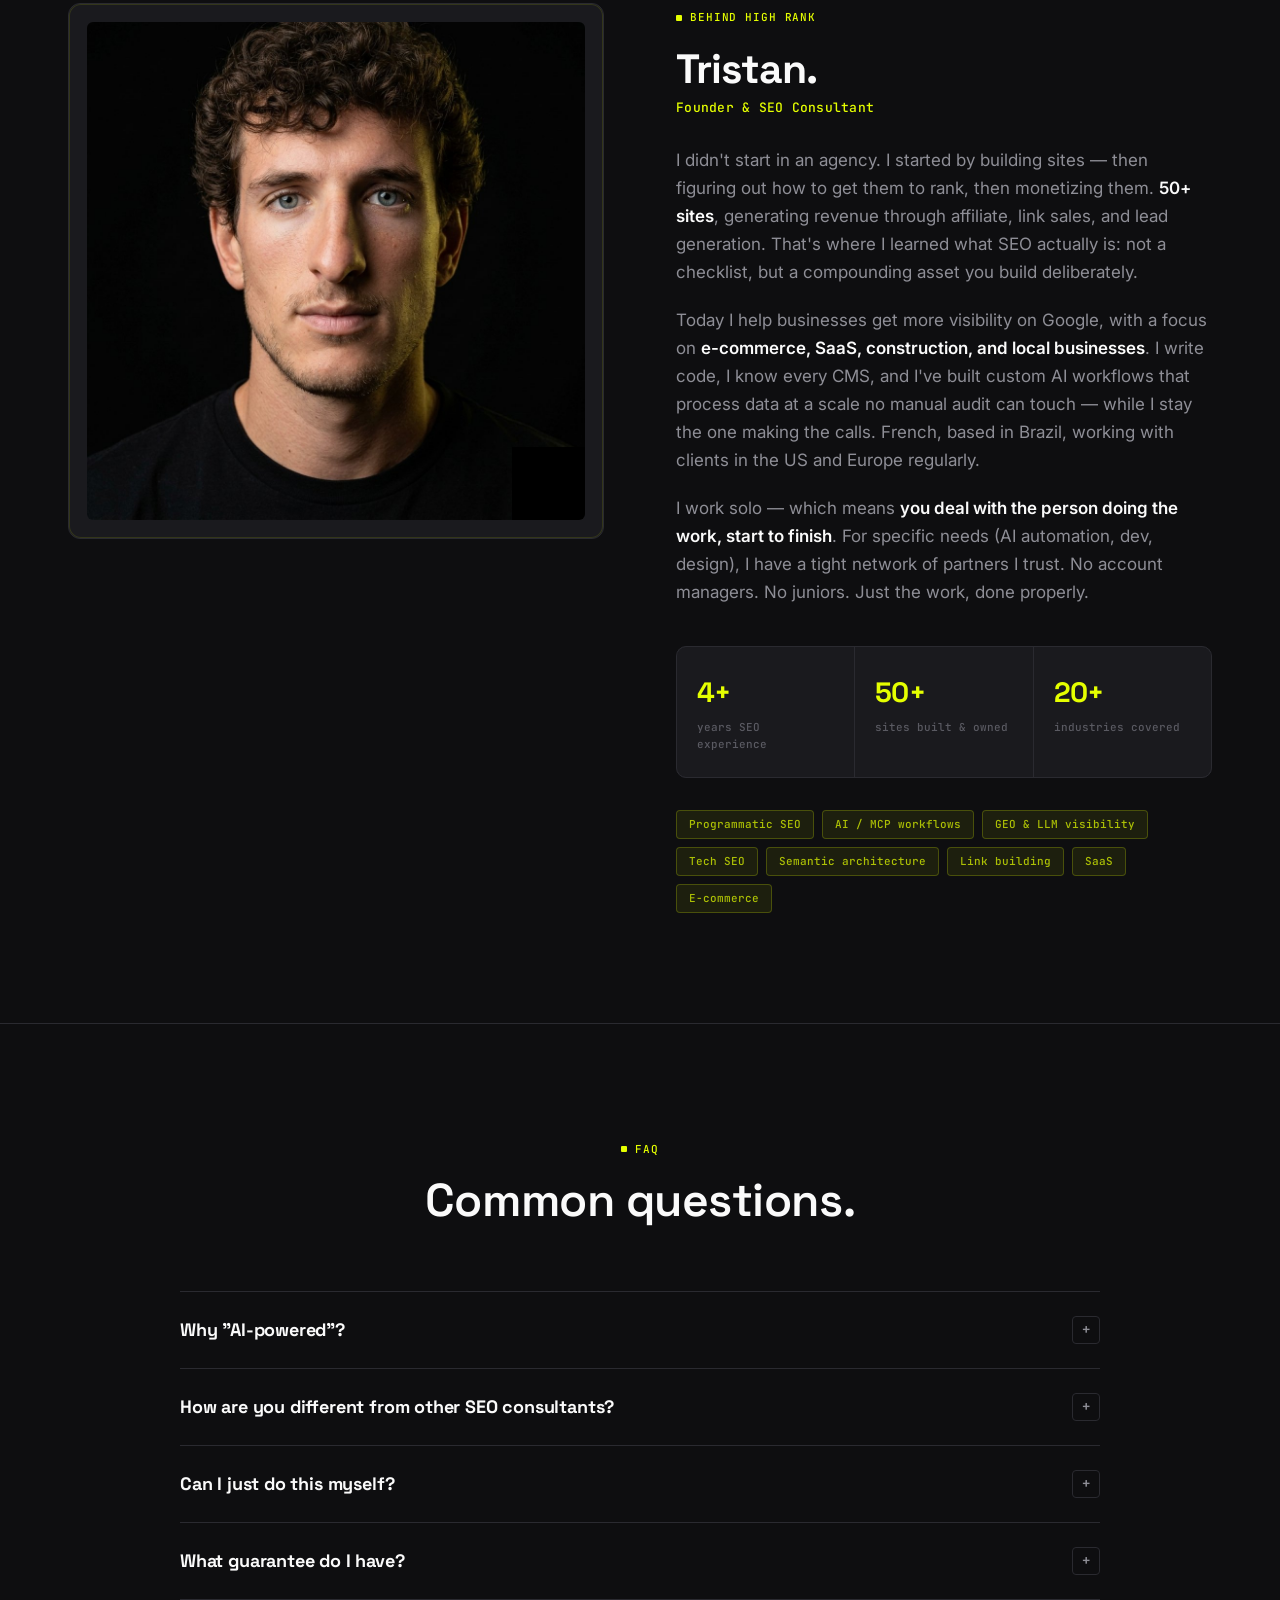
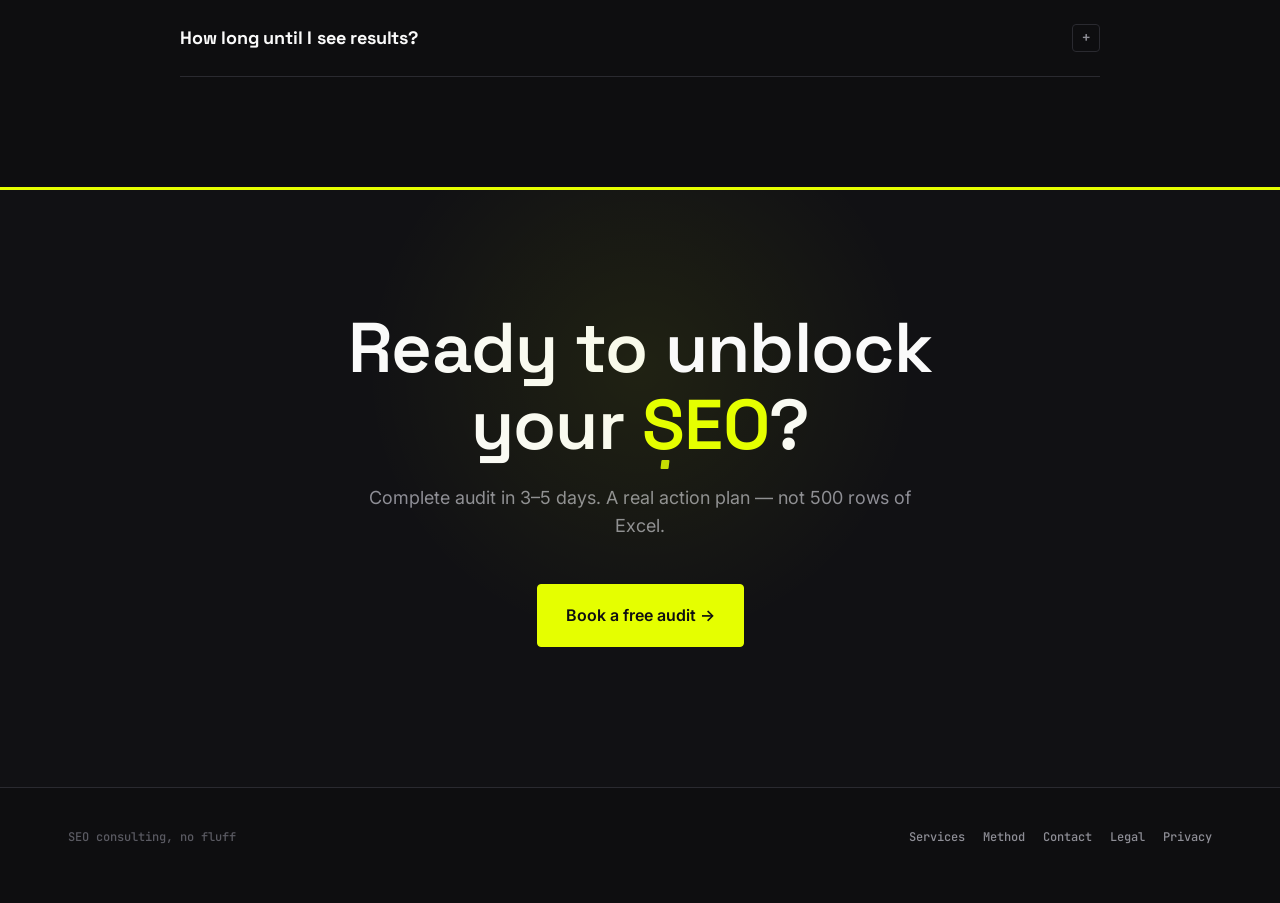
==== commit 03559555: "Remove 'Trusted by' logo cloud band Placeholder client logos hidden until real logos are available. " ====
--- a/index.html
+++ b/index.html
@@ -586,35 +586,6 @@
   </div>
 </section>
 
-
-<!-- ── Logo cloud ── -->
-<!-- Replace logo names with real client names when available -->
-<div class="logo-cloud" aria-label="Ils m'ont fait confiance">
-  <div class="logo-cloud-head">
-    <span class="eyebrow" style="justify-content:center">Trusted by</span>
-  </div>
-  <div class="logo-cloud-overflow">
-    <div class="logo-track" aria-hidden="true">
-      <span class="logo-item lg">BUILDEX</span><span class="logo-dot"></span>
-      <span class="logo-item serif">Atelier Moreau</span><span class="logo-dot"></span>
-      <span class="logo-item mono">Stackly</span><span class="logo-dot"></span>
-      <span class="logo-item">Luminary.io</span><span class="logo-dot"></span>
-      <span class="logo-item lg">NOVATEL</span><span class="logo-dot"></span>
-      <span class="logo-item serif">Fenwick & Co.</span><span class="logo-dot"></span>
-      <span class="logo-item mono">Réseau Pro</span><span class="logo-dot"></span>
-      <span class="logo-item">Maison Léa</span><span class="logo-dot"></span>
-      <!-- duplicate for seamless loop -->
-      <span class="logo-item lg">BUILDEX</span><span class="logo-dot"></span>
-      <span class="logo-item serif">Atelier Moreau</span><span class="logo-dot"></span>
-      <span class="logo-item mono">Stackly</span><span class="logo-dot"></span>
-      <span class="logo-item">Luminary.io</span><span class="logo-dot"></span>
-      <span class="logo-item lg">NOVATEL</span><span class="logo-dot"></span>
-      <span class="logo-item serif">Fenwick & Co.</span><span class="logo-dot"></span>
-      <span class="logo-item mono">Réseau Pro</span><span class="logo-dot"></span>
-      <span class="logo-item">Maison Léa</span><span class="logo-dot"></span>
-    </div>
-  </div>
-</div>
 
 <!-- ── Problem chapter ── -->
 <div class="chapter problem-chapter" id="problem">
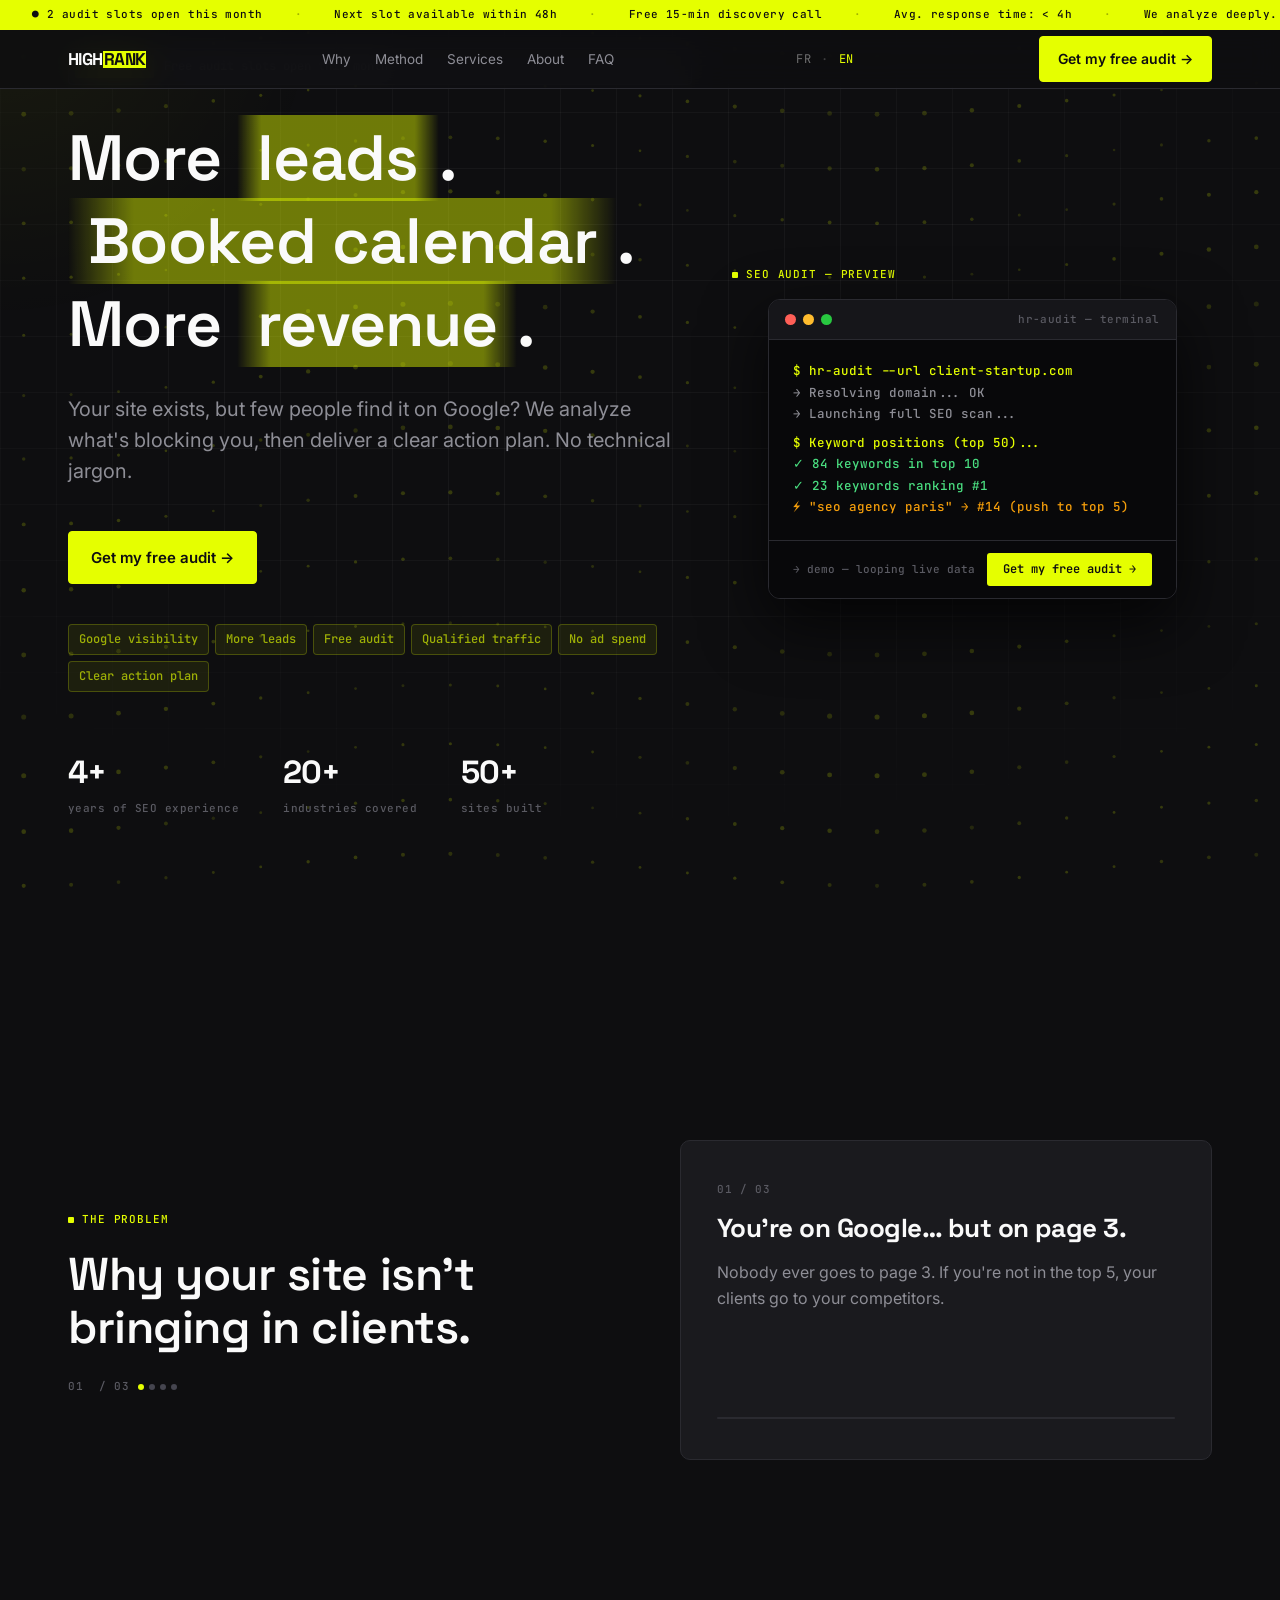
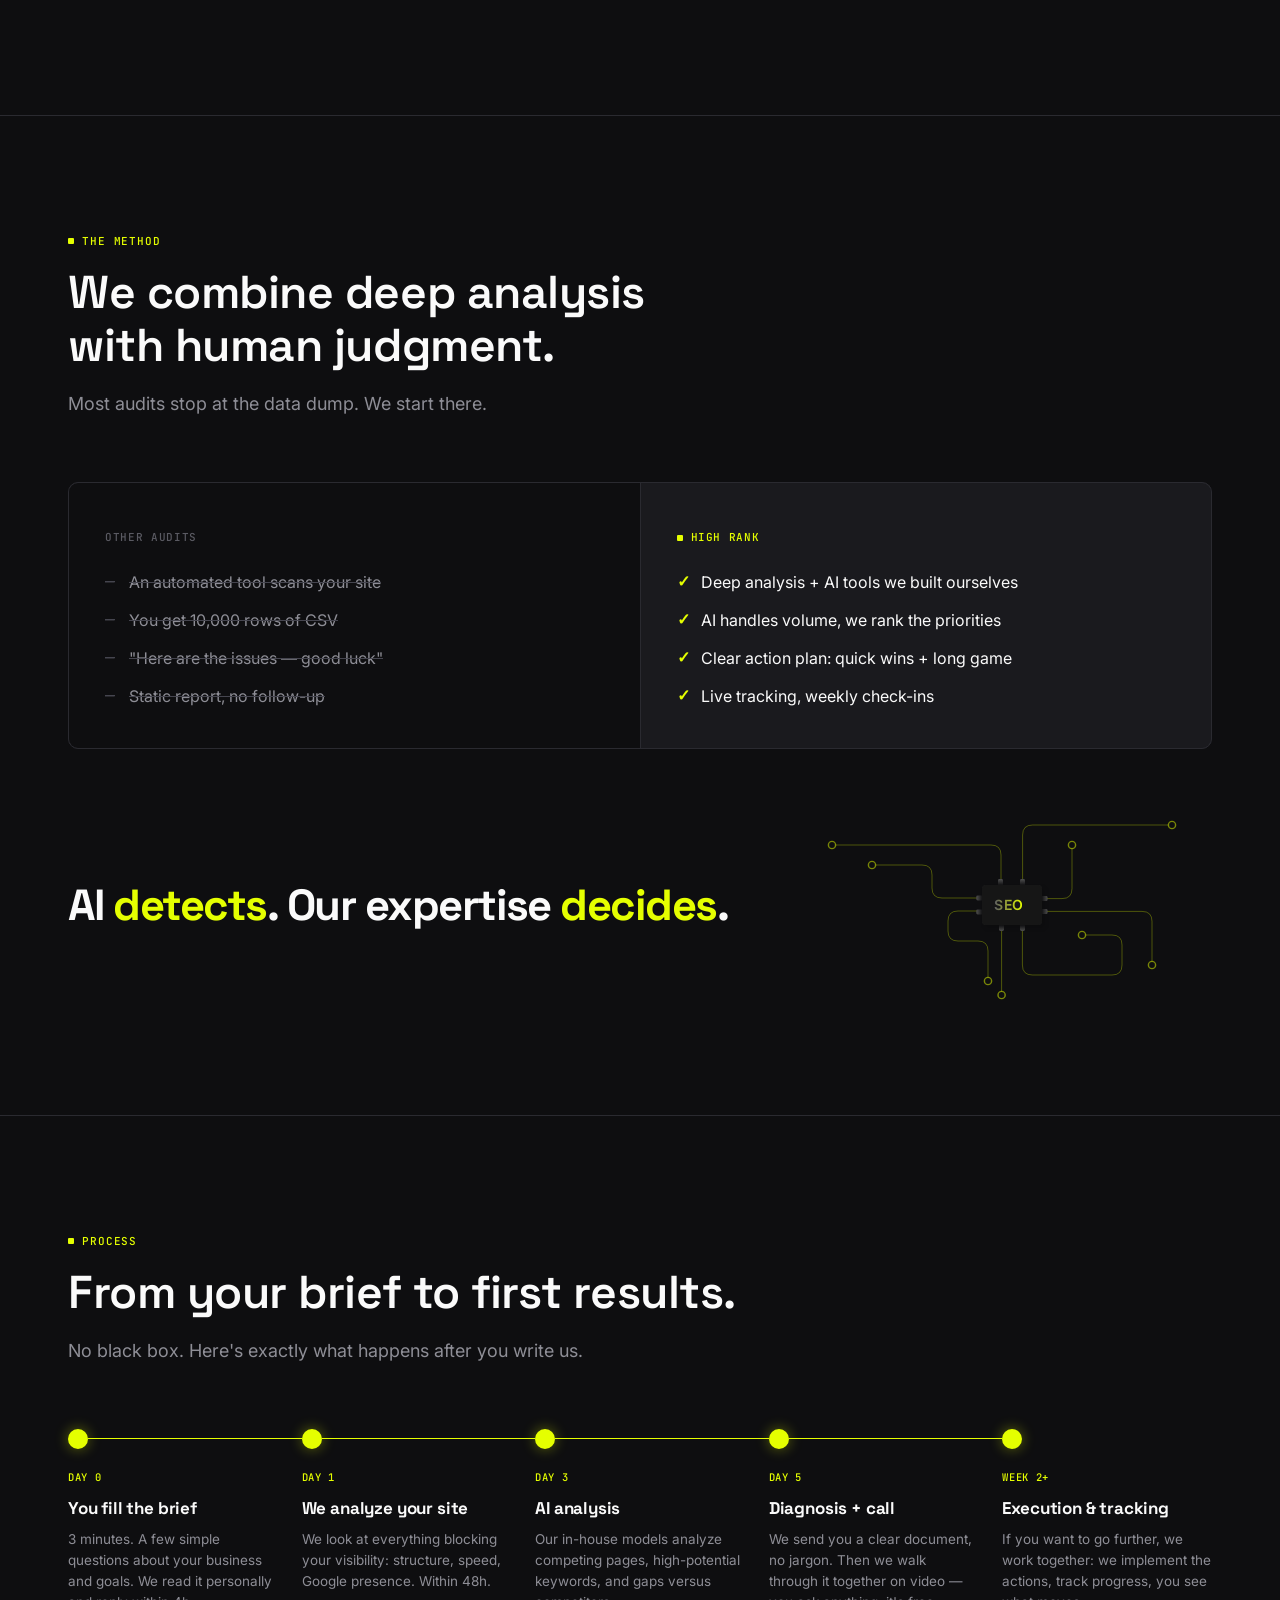
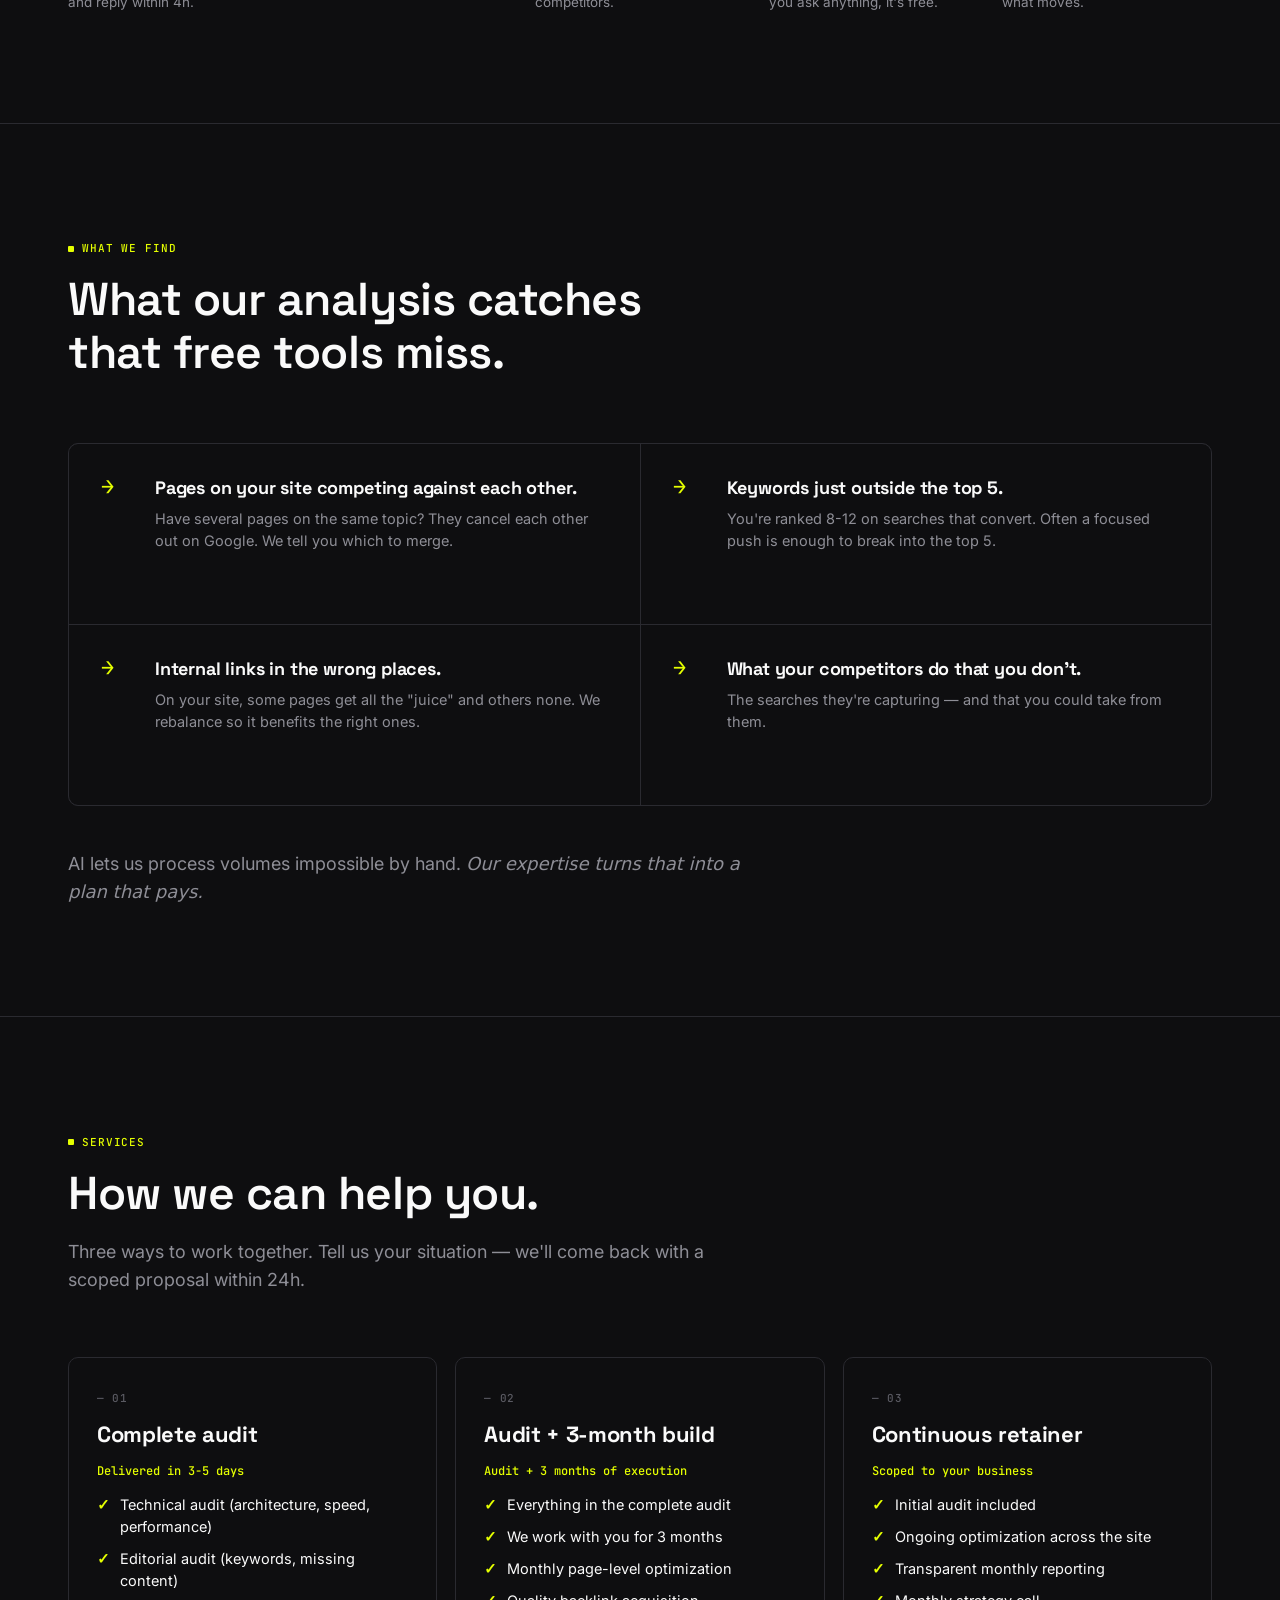
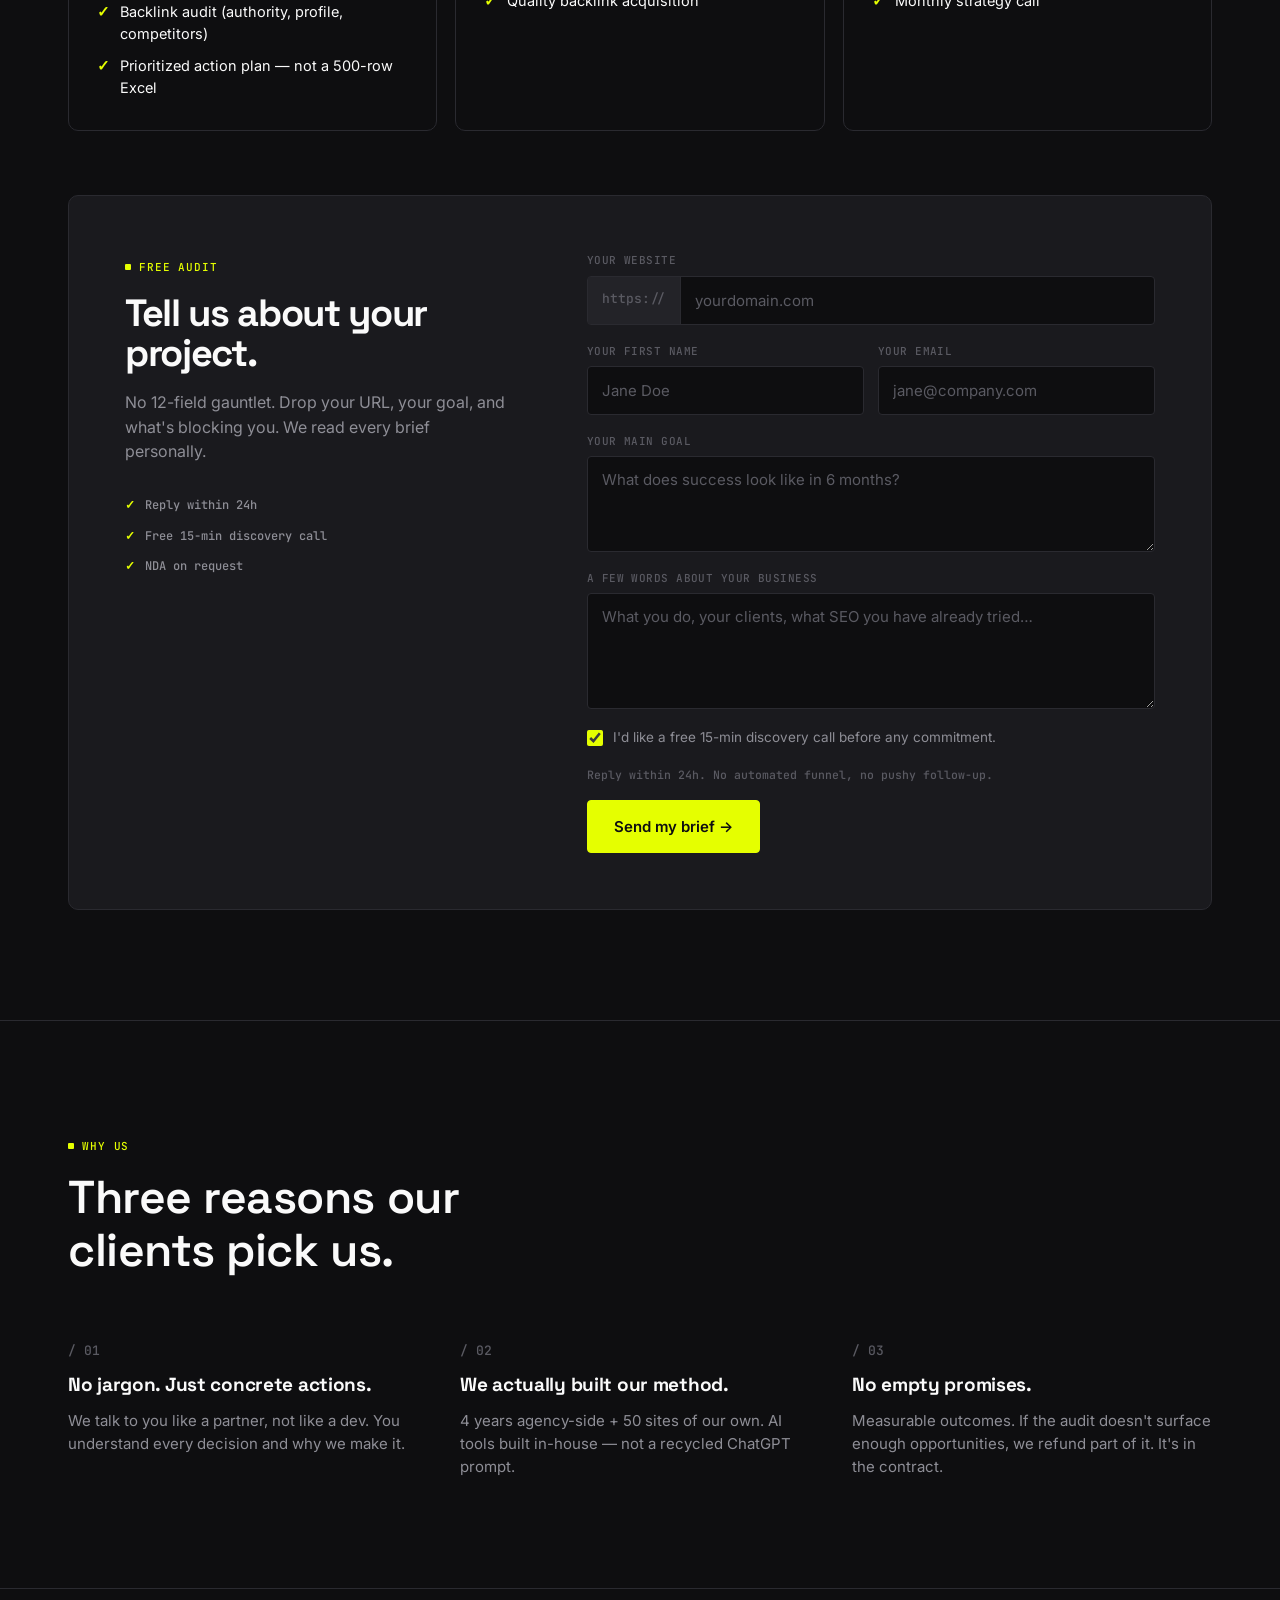
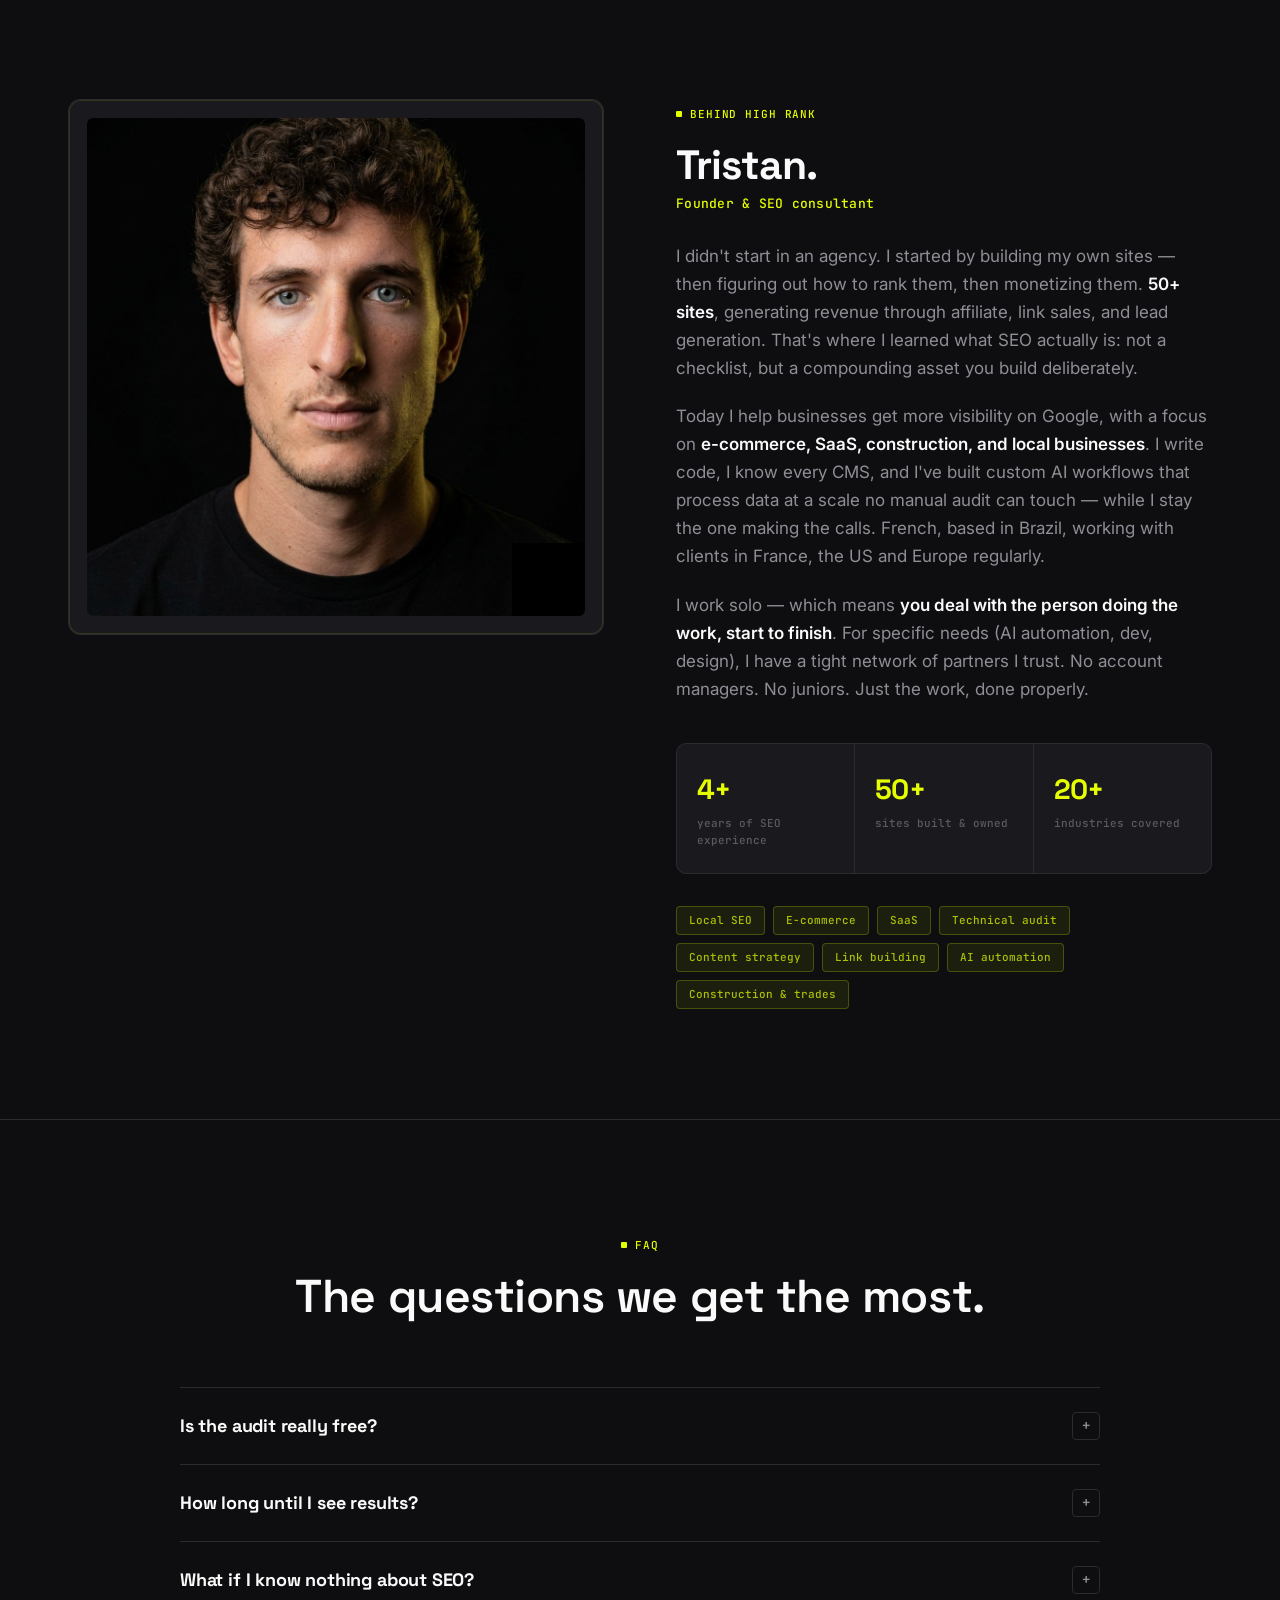
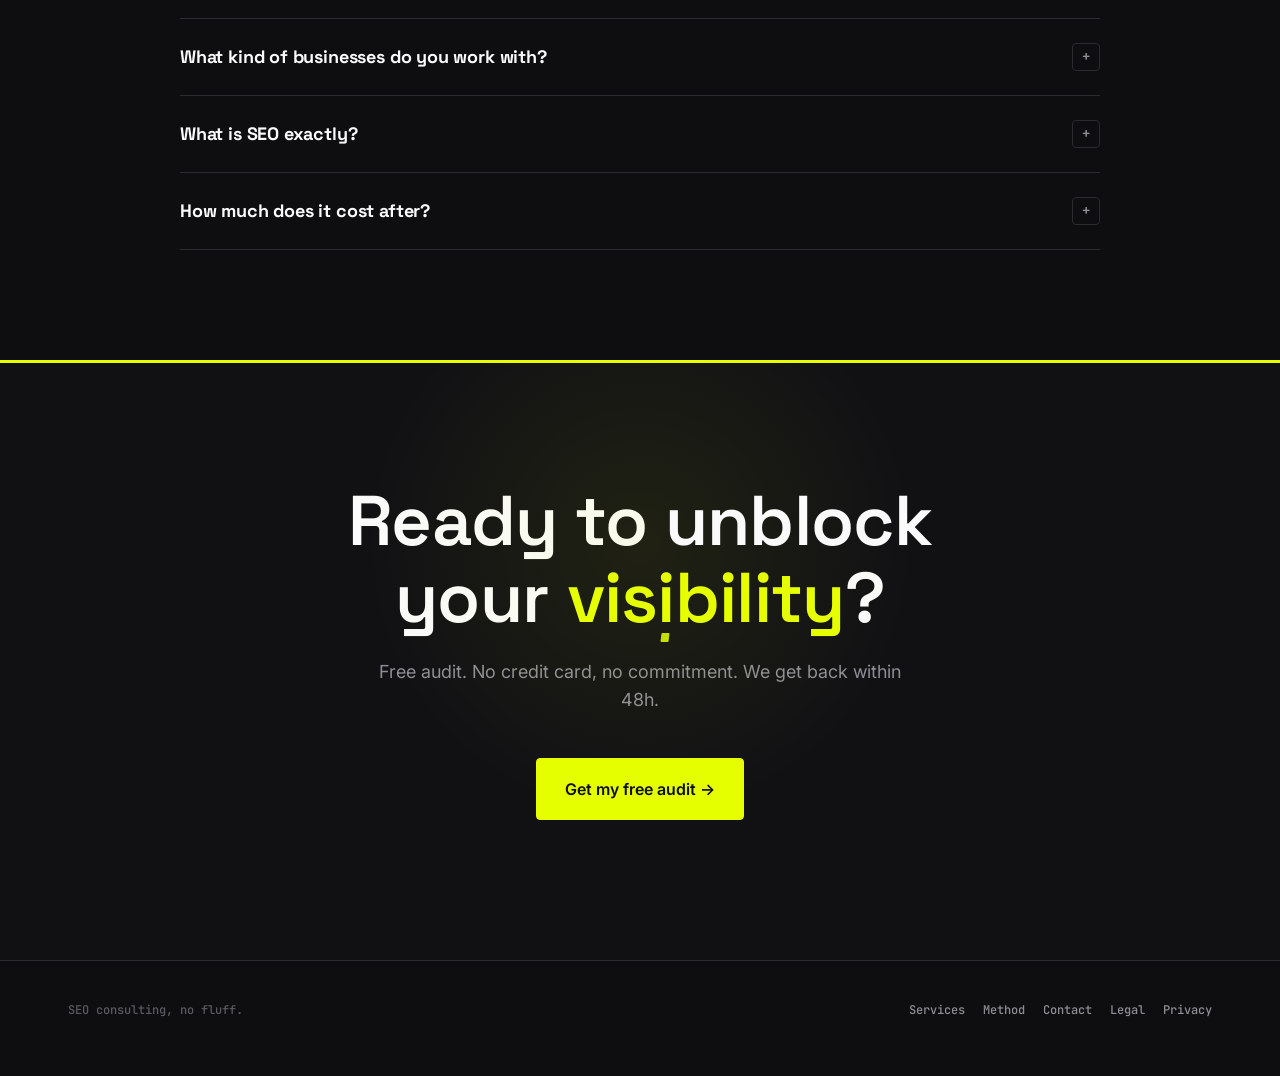
==== commit 3677e9a7: "feat: rewrite copy for non-tech audience + add FR/EN i18n Audience pivot: from SEO consultant for CT" ====
--- a/index.html
+++ b/index.html
@@ -1,19 +1,19 @@
 <!doctype html>
-<html lang="en">
+<html lang="fr">
 <head>
 <meta charset="utf-8" />
 <meta name="viewport" content="width=device-width, initial-scale=1" />
-<title>HIGH RANK — SEO consultant, AI-powered audits</title>
-<meta name="description" content="I find the SEO opportunities your tools miss. AI-powered analysis, expert-driven decisions. Free live audit — enter your domain." />
+<title data-i18n="meta.title">HIGH RANK — Plus de clients via Google, sans payer de pub</title>
+<meta name="description" data-i18n-attr="content:meta.description" content="On vous aide à attirer plus de clients depuis Google. Diagnostic gratuit, plan d'action clair, sans jargon technique." />
 <!-- OG -->
 <meta property="og:type" content="website" />
-<meta property="og:url" content="https://tristanwrt.github.io/high-rank/" />
-<meta property="og:title" content="HIGH RANK — SEO consultant, AI-powered audits" />
-<meta property="og:description" content="I find the SEO opportunities your tools miss. AI-powered analysis, expert-driven decisions. Free live audit." />
-<meta property="og:image" content="https://tristanwrt.github.io/high-rank/og.png" />
+<meta property="og:url" content="https://high-rank.io/" />
+<meta property="og:title" content="HIGH RANK — Plus de clients via Google" />
+<meta property="og:description" content="On vous aide à attirer plus de clients depuis Google. Diagnostic gratuit, plan d'action clair, sans jargon." />
+<meta property="og:image" content="https://high-rank.io/og.png" />
 <meta name="twitter:card" content="summary_large_image" />
-<meta name="twitter:title" content="HIGH RANK — SEO consultant" />
-<meta name="twitter:description" content="AI-powered SEO audits. Real checks, real data, no fluff." />
+<meta name="twitter:title" content="HIGH RANK — Plus de clients via Google" />
+<meta name="twitter:description" content="Diagnostic gratuit. Plan d'action clair. Sans jargon." />
 <!-- Favicon -->
 <link rel="icon" href="data:image/svg+xml,<svg xmlns='http://www.w3.org/2000/svg' viewBox='0 0 32 32'><rect width='32' height='32' rx='4' fill='%23E5FF00'/><text x='50%25' y='54%25' dominant-baseline='middle' text-anchor='middle' font-family='system-ui,sans-serif' font-weight='800' font-size='13' fill='%230E0E10'>HR</text></svg>" />
 <link rel="preconnect" href="https://fonts.googleapis.com" />
@@ -497,6 +497,35 @@
   .final-cta { padding: 80px 0 96px; }
 
 }
+
+/* ── Language switcher ── */
+.lang-switcher {
+  display: inline-flex;
+  align-items: center;
+  gap: 4px;
+  font-family: var(--f-mono);
+  font-size: 12px;
+  letter-spacing: 0.05em;
+  margin-right: 14px;
+}
+.lang-pill {
+  background: none;
+  border: none;
+  color: rgba(255,255,255,.4);
+  cursor: pointer;
+  padding: 4px 6px;
+  font-family: inherit;
+  font-size: inherit;
+  letter-spacing: inherit;
+  transition: color 0.15s;
+}
+.lang-pill:hover { color: rgba(255,255,255,.85); }
+.lang-pill.active { color: var(--accent); }
+.lang-sep { color: rgba(255,255,255,.2); }
+@media (max-width: 640px) {
+  .lang-switcher { margin-right: 8px; font-size: 11px; }
+  .lang-pill { padding: 4px 4px; }
+}
 </style>
 </head>
 <body>
@@ -508,17 +537,17 @@
 <!-- ── Ticker ── -->
 <div class="ticker-wrap" aria-hidden="true">
   <div class="ticker-track">
-    <span>● 2 audit slots open this month</span><span class="sep">·</span>
-    <span>Next available: May 19</span><span class="sep">·</span>
-    <span>Free 15-min discovery call</span><span class="sep">·</span>
-    <span>Avg. response time: &lt; 4h</span><span class="sep">·</span>
-    <span>AI detects. My expertise decides.</span><span class="sep">·</span>
+    <span data-i18n="ticker.s1">● 2 créneaux de diagnostic ouverts ce mois-ci</span><span class="sep">·</span>
+    <span data-i18n="ticker.s2">Prochain créneau disponible sous 48h</span><span class="sep">·</span>
+    <span data-i18n="ticker.s3">Call découverte gratuit de 15 min</span><span class="sep">·</span>
+    <span data-i18n="ticker.s4">Réponse moyenne : &lt; 4h</span><span class="sep">·</span>
+    <span data-i18n="ticker.s5">On analyse en profondeur. On décide ce qui compte.</span><span class="sep">·</span>
     <!-- duplicate for seamless loop -->
-    <span>● 2 audit slots open this month</span><span class="sep">·</span>
-    <span>Next available: May 19</span><span class="sep">·</span>
-    <span>Free 15-min discovery call</span><span class="sep">·</span>
-    <span>Avg. response time: &lt; 4h</span><span class="sep">·</span>
-    <span>AI detects. My expertise decides.</span><span class="sep">·</span>
+    <span data-i18n="ticker.s1">● 2 créneaux de diagnostic ouverts ce mois-ci</span><span class="sep">·</span>
+    <span data-i18n="ticker.s2">Prochain créneau disponible sous 48h</span><span class="sep">·</span>
+    <span data-i18n="ticker.s3">Call découverte gratuit de 15 min</span><span class="sep">·</span>
+    <span data-i18n="ticker.s4">Réponse moyenne : &lt; 4h</span><span class="sep">·</span>
+    <span data-i18n="ticker.s5">On analyse en profondeur. On décide ce qui compte.</span><span class="sep">·</span>
   </div>
 </div>
 
@@ -527,13 +556,18 @@
   <div class="wrap nav-inner">
     <a href="#top" class="brand">HIGH<span class="brand-hl">RANK</span></a>
     <div class="nav-links">
-      <a href="#problem" class="nav-link">Why</a>
-      <a href="#method" class="nav-link">Method</a>
-      <a href="#services" class="nav-link">Services</a>
-      <a href="#about" class="nav-link">About</a>
-      <a href="#faq" class="nav-link">FAQ</a>
-    </div>
-    <a href="#brief" class="btn btn-primary">Book an audit →</a>
+      <a href="#problem" class="nav-link" data-i18n="nav.why">Pourquoi</a>
+      <a href="#method" class="nav-link" data-i18n="nav.method">Méthode</a>
+      <a href="#services" class="nav-link" data-i18n="nav.services">Services</a>
+      <a href="#about" class="nav-link" data-i18n="nav.about">À propos</a>
+      <a href="#faq" class="nav-link" data-i18n="nav.faq">FAQ</a>
+    </div>
+    <div class="lang-switcher" role="group" aria-label="Language">
+      <button type="button" data-lang="fr" class="lang-pill active" aria-pressed="true">FR</button>
+      <span class="lang-sep" aria-hidden="true">·</span>
+      <button type="button" data-lang="en" class="lang-pill" aria-pressed="false">EN</button>
+    </div>
+    <a href="#brief" class="btn btn-primary" data-i18n="nav.cta">Mon diagnostic gratuit →</a>
   </div>
 </nav>
 
@@ -544,31 +578,31 @@
     <!-- Left -->
     <div class="hero-left">
       <div class="hero-pill">
-        <span class="hero-pill-tag">Available</span>
-        <span>Independent SEO consultant — booking now</span>
-      </div>
-      <h1>Your traffic is stuck <em>and you don't know why</em>.</h1>
-      <p class="hero-sub">I find the hidden opportunities your tools miss. AI-powered analysis, expert-driven decisions.</p>
+        <span class="hero-pill-tag" data-i18n="hero.pill.tag">Disponible</span>
+        <span data-i18n="hero.pill.text">Diagnostic gratuit ouvert — créneaux du mois</span>
+      </div>
+      <h1 data-i18n-html="hero.h1">Plus de <em>clients</em>. <em>Agenda rempli</em>.<br/>Plus de <em>chiffre d'affaires</em>.</h1>
+      <p class="hero-sub" data-i18n="hero.sub">Votre site existe, mais peu de gens le trouvent sur Google ? On analyse ce qui bloque, on vous remet un plan d'action clair. Sans jargon technique.</p>
       <div class="hero-ctas">
-        <a href="#brief" class="btn btn-primary btn-lg">Book a free audit →</a>
+        <a href="#brief" class="btn btn-primary btn-lg" data-i18n="hero.cta">Recevoir mon diagnostic gratuit →</a>
       </div>
       <div class="kw-row">
-        <span class="kw hl">Programmatic SEO</span>
-        <span class="kw hl">GEO / LLM visibility</span>
-        <span class="kw hl">MCP</span>
-        <span class="kw">Tech SEO</span>
-        <span class="kw">Semantic</span>
-        <span class="kw">Link building</span>
+        <span class="kw hl" data-i18n="hero.kw1">Visibilité Google</span>
+        <span class="kw hl" data-i18n="hero.kw2">Plus de leads</span>
+        <span class="kw hl" data-i18n="hero.kw3">Diagnostic offert</span>
+        <span class="kw" data-i18n="hero.kw4">Trafic qualifié</span>
+        <span class="kw" data-i18n="hero.kw5">Sans publicité</span>
+        <span class="kw" data-i18n="hero.kw6">Plan d'action clair</span>
       </div>
       <div class="hero-meta">
-        <div class="hero-meta-item"><b id="c-years">0</b><span>years SEO experience</span></div>
-        <div class="hero-meta-item"><b id="c-industries">0</b><span>industries covered</span></div>
-        <div class="hero-meta-item"><b id="c-sites">0</b><span>sites built & owned</span></div>
+        <div class="hero-meta-item"><b id="c-years">0</b><span data-i18n="hero.meta.years">ans d'expérience SEO</span></div>
+        <div class="hero-meta-item"><b id="c-industries">0</b><span data-i18n="hero.meta.industries">secteurs accompagnés</span></div>
+        <div class="hero-meta-item"><b id="c-sites">0</b><span data-i18n="hero.meta.sites">sites construits</span></div>
       </div>
     </div>
     <!-- Right: terminal -->
     <div class="hero-right">
-      <div class="eyebrow" style="margin-bottom:16px">SEO audit — demo</div>
+      <div class="eyebrow" style="margin-bottom:16px" data-i18n="hero.preview.label">Diagnostic SEO — aperçu</div>
       <div class="terminal" style="box-shadow:0 24px 64px rgba(0,0,0,.7)">
         <div class="terminal-bar">
           <span class="t-dot"></span><span class="t-dot"></span><span class="t-dot"></span>
@@ -578,8 +612,8 @@
           <div class="t-line dim">// Enter your domain and press Run<span class="t-cursor"></span></div>
         </div>
         <div style="padding:12px 24px;border-top:1px solid var(--border);background:#08080A;display:flex;align-items:center;justify-content:space-between;gap:12px;">
-          <span style="font-family:var(--f-mono);font-size:11px;font-weight:500;color:var(--text-faint);">→ demo — looping live data</span>
-          <button onclick="document.getElementById('brief').scrollIntoView({behavior:'smooth',block:'start'})" style="background:#E5FF00;color:#0E0E10;font-family:var(--f-mono);font-size:12px;font-weight:600;padding:7px 16px;border:none;border-radius:3px;cursor:pointer;white-space:nowrap;flex-shrink:0;">Book free audit →</button>
+          <span style="font-family:var(--f-mono);font-size:11px;font-weight:500;color:var(--text-faint);" data-i18n="hero.terminal.label">→ démo — boucle sur données réelles</span>
+          <button onclick="document.getElementById('brief').scrollIntoView({behavior:'smooth',block:'start'})" style="background:#E5FF00;color:#0E0E10;font-family:var(--f-mono);font-size:12px;font-weight:600;padding:7px 16px;border:none;border-radius:3px;cursor:pointer;white-space:nowrap;flex-shrink:0;" data-i18n="hero.terminal.cta">Mon diagnostic gratuit →</button>
         </div>
       </div>
     </div>
@@ -592,8 +626,8 @@
   <div class="chapter-sticky">
     <div class="problem-sticky">
       <div class="problem-left">
-        <div class="eyebrow" style="margin-bottom:20px">The problem</div>
-        <h2 class="problem-h2">Why your SEO isn't moving.</h2>
+        <div class="eyebrow" style="margin-bottom:20px" data-i18n="problem.eyebrow">Le problème</div>
+        <h2 class="problem-h2" data-i18n="problem.h2">Pourquoi votre site ne vous ramène pas de clients ?</h2>
         <div class="problem-counter">
           <span id="prob-count">01</span>&nbsp;/ 03
           <div class="problem-counter-dots">
@@ -607,25 +641,25 @@
       <div class="problem-cards-wrap">
         <div class="prob-card active" data-card="0">
           <div class="prob-card-num">01 / 03</div>
-          <h3>You ran the free tools.</h3>
-          <p>10,000 lines of Excel. Zero idea what to do first. The tools surface symptoms — not priorities.</p>
+          <h3 data-i18n="problem.card1.title">Vous êtes sur Google… mais en page 3.</h3>
+          <p data-i18n="problem.card1.body">Personne ne va jamais en page 3. Si vous n'êtes pas dans le top 5, vos clients vont chez vos concurrents.</p>
           <div class="prob-card-bar"><div class="prob-card-bar-fill"></div></div>
         </div>
         <div class="prob-card" data-card="1">
           <div class="prob-card-num">02 / 03</div>
-          <h3>You read 20 SEO checklists.</h3>
-          <p>Every one of them says something different. Half are outdated. None are written for your specific site.</p>
+          <h3 data-i18n="problem.card2.title">Vous payez de la pub pour rien.</h3>
+          <p data-i18n="problem.card2.body">Google Ads, Meta Ads… ça coûte cher et ça s'arrête dès que vous coupez le robinet. Le référencement naturel travaille pour vous 24/7.</p>
           <div class="prob-card-bar"><div class="prob-card-bar-fill"></div></div>
         </div>
         <div class="prob-card" data-card="2">
           <div class="prob-card-num">03 / 03</div>
-          <h3>You asked your dev to fix it.</h3>
-          <p>They shipped the changes. Traffic didn't move. SEO isn't an engineering ticket — it's a strategy.</p>
+          <h3 data-i18n="problem.card3.title">Vos concurrents apparaissent à votre place.</h3>
+          <p data-i18n="problem.card3.body">Ils sont en haut, vous en bas. Souvent ce n'est pas qu'ils sont meilleurs — c'est qu'ils ont une méthode.</p>
           <div class="prob-card-bar"><div class="prob-card-bar-fill"></div></div>
         </div>
         <div class="prob-card problem-conclusion-card" data-card="3">
-          <h3>SEO isn't one checklist. It's <em>200 micro-decisions</em> that only experience knows how to make.</h3>
-          <a href="#method" class="btn btn-primary" style="margin-top:auto;align-self:flex-start">See the method →</a>
+          <h3 data-i18n-html="problem.conclusion">Ce n'est pas une question de chance. C'est une question de <em>méthode</em>.</h3>
+          <a href="#method" class="btn btn-primary" style="margin-top:auto;align-self:flex-start" data-i18n="problem.cta">Voir la méthode →</a>
         </div>
       </div>
     </div>
@@ -636,32 +670,32 @@
 <section class="section" id="method">
   <div class="wrap">
     <div class="section-head reveal">
-      <div class="eyebrow">The method</div>
-      <h2>AI handles the volume. I handle the call.</h2>
-      <p>Most consultants stop where the data dump ends. I start there.</p>
+      <div class="eyebrow" data-i18n="method.eyebrow">La méthode</div>
+      <h2 data-i18n="method.h2">On combine puissance d'analyse et bon sens humain.</h2>
+      <p data-i18n="method.intro">La plupart des audits s'arrêtent au dump de données. Nous, on commence là.</p>
     </div>
     <div class="compare reveal">
       <div class="compare-col">
-        <div class="compare-label">Standard consultants</div>
+        <div class="compare-label" data-i18n="method.them.label">Les autres audits</div>
         <ul class="compare-list">
-          <li>Crawl with off-the-shelf tools</li>
-          <li>Hand you 10,000 rows of CSV</li>
-          <li>"Here are the issues — good luck"</li>
-          <li>Static report, no follow-up</li>
+          <li data-i18n="method.them.b1">Un outil automatique scanne votre site</li>
+          <li data-i18n="method.them.b2">On vous balance 10 000 lignes de CSV</li>
+          <li data-i18n="method.them.b3">"Voici les soucis — bon courage"</li>
+          <li data-i18n="method.them.b4">Rapport statique, pas de suivi</li>
         </ul>
       </div>
       <div class="compare-col us">
-        <div class="compare-label">HIGH RANK</div>
+        <div class="compare-label" data-i18n="method.us.label">HIGH RANK</div>
         <ul class="compare-list">
-          <li>SEO expertise + custom AI models</li>
-          <li>AI processes data, my brain ranks priorities</li>
-          <li>Concrete action plan: quick wins + long-term plays</li>
-          <li>Live tracking, weekly check-ins</li>
+          <li data-i18n="method.us.b1">Analyse profonde + outils IA développés en interne</li>
+          <li data-i18n="method.us.b2">L'IA traite le volume, nous on décide des priorités</li>
+          <li data-i18n="method.us.b3">Plan d'action clair : ce qui paie vite + le long terme</li>
+          <li data-i18n="method.us.b4">Suivi en direct, points hebdo</li>
         </ul>
       </div>
     </div>
     <div class="compare-arch">
-      <p class="compare-tagline reveal">AI <em>detects</em>. My expertise <em>decides</em>.</p>
+      <p class="compare-tagline reveal" data-i18n-html="method.tagline">L'IA <em>détecte</em>. Notre expertise <em>décide</em>.</p>
       <div class="arch-svg-wrap reveal" style="transition-delay:.18s">
         <svg style="color:rgba(229,255,0,.3);display:block" width="100%" viewBox="0 0 200 100" aria-hidden="true">
           <g stroke="currentColor" fill="none" stroke-width="0.5" stroke-dasharray="100 100" pathLength="100" marker-start="url(#seo-circle-marker)">
@@ -735,44 +769,44 @@
 <section class="section" id="process">
   <div class="wrap">
     <div class="section-head reveal">
-      <div class="eyebrow">Process</div>
-      <h2>From brief to results.</h2>
-      <p>No black box. Here's exactly what happens after you hit send.</p>
+      <div class="eyebrow" data-i18n="process.eyebrow">Le déroulé</div>
+      <h2 data-i18n="process.h2">De votre brief aux premiers résultats.</h2>
+      <p data-i18n="process.intro">Pas de boîte noire. Voici exactement ce qui se passe après que vous nous écrivez.</p>
     </div>
     <div class="timeline reveal" id="timeline">
       <div class="tl-step">
         <div class="tl-connector"></div>
         <div class="tl-dot"></div>
-        <div class="tl-day">Day 0</div>
-        <h3>Brief submitted</h3>
-        <p>You fill the form. I read it myself and reply within 4h with a scoping proposal or questions.</p>
+        <div class="tl-day" data-i18n="process.step1.day">Jour 0</div>
+        <h3 data-i18n="process.step1.title">Vous remplissez le brief</h3>
+        <p data-i18n="process.step1.body">3 minutes. Quelques questions simples sur votre activité et vos objectifs. On vous lit en personne et on répond sous 4h.</p>
       </div>
       <div class="tl-step">
         <div class="tl-connector"></div>
         <div class="tl-dot"></div>
-        <div class="tl-day">Day 1</div>
-        <h3>Audit starts</h3>
-        <p>Technical crawl begins. I map your full site architecture, Core Web Vitals, and indexation status.</p>
+        <div class="tl-day" data-i18n="process.step2.day">Jour 1</div>
+        <h3 data-i18n="process.step2.title">On analyse votre site</h3>
+        <p data-i18n="process.step2.body">On regarde tout ce qui bloque votre visibilité : structure, vitesse, présence sur Google. Sous 48h.</p>
       </div>
       <div class="tl-step">
         <div class="tl-connector"></div>
         <div class="tl-dot"></div>
-        <div class="tl-day">Day 3</div>
-        <h3>AI analysis</h3>
-        <p>Custom models run on your data — cannibalization scan, keyword clustering, competitor gap analysis.</p>
+        <div class="tl-day" data-i18n="process.step3.day">Jour 3</div>
+        <h3 data-i18n="process.step3.title">Analyse IA</h3>
+        <p data-i18n="process.step3.body">Nos modèles internes analysent les pages qui se concurrencent, les mots-clés à fort potentiel et les écarts avec vos concurrents.</p>
       </div>
       <div class="tl-step">
         <div class="tl-connector"></div>
         <div class="tl-dot"></div>
-        <div class="tl-day">Day 5</div>
-        <h3>Report + strategy call</h3>
-        <p>Prioritized action plan delivered. We walk through it together — quick wins first, long game second.</p>
+        <div class="tl-day" data-i18n="process.step4.day">Jour 5</div>
+        <h3 data-i18n="process.step4.title">Diagnostic + call</h3>
+        <p data-i18n="process.step4.body">On vous envoie un document clair, sans jargon. Et on en discute ensemble en visio — vous posez vos questions, c'est offert.</p>
       </div>
       <div class="tl-step">
         <div class="tl-dot"></div>
-        <div class="tl-day">Week 2+</div>
-        <h3>Execution & tracking</h3>
-        <p>Implementation support, weekly check-ins, live rank tracking dashboard. You always know what moved.</p>
+        <div class="tl-day" data-i18n="process.step5.day">Semaine 2+</div>
+        <h3 data-i18n="process.step5.title">Exécution & suivi</h3>
+        <p data-i18n="process.step5.body">Si vous voulez aller plus loin, on bosse ensemble : on met en place les actions, on suit les progrès, vous voyez ce qui bouge.</p>
       </div>
     </div>
   </div>
@@ -782,16 +816,16 @@
 <section class="section" id="diff">
   <div class="wrap">
     <div class="section-head reveal">
-      <div class="eyebrow">What I find</div>
-      <h2>What my audit catches that other tools miss.</h2>
+      <div class="eyebrow" data-i18n="diff.eyebrow">Ce qu'on découvre</div>
+      <h2 data-i18n="diff.h2">Ce que notre analyse révèle (et que les outils gratuits manquent).</h2>
     </div>
     <div class="diff-grid">
-      <div class="diff-cell reveal"><div class="diff-arrow">→</div><div><h3>Zombie pages cannibalizing your own content.</h3><p>Pages competing against each other. Kill, merge, or reroute — I tell you which.</p></div></div>
-      <div class="diff-cell reveal" style="transition-delay:.1s"><div class="diff-arrow">→</div><div><h3>Keywords ranking #11–20 with one push to top 10.</h3><p>The fastest revenue you can ship in SEO. Most audits skip this entirely.</p></div></div>
-      <div class="diff-cell reveal" style="transition-delay:.2s"><div class="diff-arrow">→</div><div><h3>Internal linking diluting your authority.</h3><p>Your link equity is leaking. I show exactly where and how to redirect it.</p></div></div>
-      <div class="diff-cell reveal" style="transition-delay:.3s"><div class="diff-arrow">→</div><div><h3>Content gaps vs your top-3 competitors.</h3><p>What they rank on that you don't even cover. Prioritized by search intent and difficulty.</p></div></div>
-    </div>
-    <p class="diff-conclusion reveal">AI lets me process volumes a human can't. My expertise turns that into a plan that pays.</p>
+      <div class="diff-cell reveal"><div class="diff-arrow">→</div><div><h3 data-i18n="diff.c1.title">Des pages qui se concurrencent entre elles.</h3><p data-i18n="diff.c1.body">Vous avez plusieurs pages qui parlent du même sujet ? Elles s'annulent mutuellement sur Google. On vous dit lesquelles fusionner.</p></div></div>
+      <div class="diff-cell reveal" style="transition-delay:.1s"><div class="diff-arrow">→</div><div><h3 data-i18n="diff.c2.title">Des mots-clés à un cheveu du top 5.</h3><p data-i18n="diff.c2.body">Vous êtes en position 8-12 sur des recherches qui paient. Souvent un effort ciblé suffit pour passer dans le top 5.</p></div></div>
+      <div class="diff-cell reveal" style="transition-delay:.2s"><div class="diff-arrow">→</div><div><h3 data-i18n="diff.c3.title">Des liens internes mal placés.</h3><p data-i18n="diff.c3.body">Certaines pages de votre site reçoivent toute la "force", d'autres rien. On rééquilibre pour que ça profite aux bonnes pages.</p></div></div>
+      <div class="diff-cell reveal" style="transition-delay:.3s"><div class="diff-arrow">→</div><div><h3 data-i18n="diff.c4.title">Ce que vos concurrents font, et pas vous.</h3><p data-i18n="diff.c4.body">Les recherches sur lesquelles ils captent du trafic — et que vous pourriez prendre.</p></div></div>
+    </div>
+    <p class="diff-conclusion reveal" data-i18n-html="diff.conclusion">L'IA nous laisse traiter des volumes impossibles à la main. <em>Notre expertise les transforme en un plan qui rapporte.</em></p>
   </div>
 </section>
 
@@ -799,86 +833,86 @@
 <section class="section" id="services">
   <div class="wrap">
     <div class="section-head reveal">
-      <div class="eyebrow">Services</div>
-      <h2>How I can help.</h2>
-      <p>Three ways to work together. Tell me your situation — I'll come back with a scoped proposal in 24h.</p>
+      <div class="eyebrow" data-i18n="services.eyebrow">Services</div>
+      <h2 data-i18n="services.h2">Comment on peut vous aider.</h2>
+      <p data-i18n="services.intro">Trois façons de bosser ensemble. Dites-nous votre situation — on revient avec une proposition adaptée sous 24h.</p>
     </div>
     <div class="service-tiles">
       <div class="service-tile reveal">
         <div class="service-tile-num">— 01</div>
-        <h3>Complete SEO Audit</h3>
-        <div class="service-tile-note">Delivered in 3–5 days</div>
+        <h3 data-i18n="services.s1.title">Diagnostic complet</h3>
+        <div class="service-tile-note" data-i18n="services.s1.note">Livré sous 3 à 5 jours</div>
         <ul class="service-tile-bullets">
-          <li>Technical audit (architecture, crawl, performance)</li>
-          <li>Semantic audit (keywords, content gaps, intent)</li>
-          <li>Backlink audit (authority, profile, competitors)</li>
-          <li>Prioritized action plan — not a 500-row Excel</li>
+          <li data-i18n="services.s1.b1">Audit technique (structure, vitesse, performance)</li>
+          <li data-i18n="services.s1.b2">Audit éditorial (mots-clés, contenus manquants)</li>
+          <li data-i18n="services.s1.b3">Audit des liens (autorité, profil, concurrents)</li>
+          <li data-i18n="services.s1.b4">Plan d'action priorisé — pas un Excel de 500 lignes</li>
         </ul>
       </div>
       <div class="service-tile reveal" style="transition-delay:.1s">
         <div class="service-tile-num">— 02</div>
-        <h3>Audit + 3-Month Build</h3>
-        <div class="service-tile-note">Audit + 3 months of execution</div>
+        <h3 data-i18n="services.s2.title">Diagnostic + accompagnement 3 mois</h3>
+        <div class="service-tile-note" data-i18n="services.s2.note">Diagnostic + 3 mois d'exécution</div>
         <ul class="service-tile-bullets">
-          <li>Everything in the complete audit</li>
-          <li>Guided implementation for 3 months</li>
-          <li>Monthly page-level optimization</li>
-          <li>Qualified backlink acquisition</li>
+          <li data-i18n="services.s2.b1">Tout le diagnostic complet</li>
+          <li data-i18n="services.s2.b2">On bosse avec vous pendant 3 mois</li>
+          <li data-i18n="services.s2.b3">Optimisation page par page chaque mois</li>
+          <li data-i18n="services.s2.b4">Acquisition de liens de qualité</li>
         </ul>
       </div>
       <div class="service-tile reveal" style="transition-delay:.2s">
         <div class="service-tile-num">— 03</div>
-        <h3>Continuous Retainer</h3>
-        <div class="service-tile-note">Scoped to your business</div>
+        <h3 data-i18n="services.s3.title">Suivi continu</h3>
+        <div class="service-tile-note" data-i18n="services.s3.note">Sur mesure selon votre activité</div>
         <ul class="service-tile-bullets">
-          <li>Initial audit included</li>
-          <li>Ongoing optimization across the site</li>
-          <li>Transparent monthly reporting</li>
-          <li>Monthly strategy call</li>
+          <li data-i18n="services.s3.b1">Diagnostic de départ inclus</li>
+          <li data-i18n="services.s3.b2">Optimisation continue sur tout le site</li>
+          <li data-i18n="services.s3.b3">Rapport mensuel transparent</li>
+          <li data-i18n="services.s3.b4">Call stratégique chaque mois</li>
         </ul>
       </div>
     </div>
     <div class="brief reveal" id="brief">
       <div class="brief-head">
-        <div class="eyebrow">Brief</div>
-        <h2>Tell me about your project.</h2>
-        <p>No 12-field gauntlet. Drop your URL, your goal, and what's blocking you. I read every brief myself.</p>
+        <div class="eyebrow" data-i18n="brief.eyebrow">Diagnostic gratuit</div>
+        <h2 data-i18n="brief.h2">Parlez-nous de votre projet.</h2>
+        <p data-i18n="brief.intro">Pas un parcours du combattant. Votre URL, votre objectif, ce qui vous bloque — on lit chaque brief en personne.</p>
         <div class="brief-head-meta">
-          <div>Reply within 24h</div>
-          <div>Free 15-min discovery call</div>
-          <div>NDA on request</div>
+          <div data-i18n="brief.meta1">Réponse sous 24h</div>
+          <div data-i18n="brief.meta2">Call découverte de 15 min offert</div>
+          <div data-i18n="brief.meta3">NDA sur demande</div>
         </div>
       </div>
       <div class="brief-success">
         <div class="brief-success-mark">✓</div>
-        <h3>Brief received.</h3>
-        <p>I'll get back to you within 24h with a scoped proposal. No funnel, no spam.</p>
+        <h3 data-i18n="brief.success.title">Brief bien reçu.</h3>
+        <p data-i18n="brief.success.body">On revient vers vous sous 24h avec une première analyse. Pas de funnel, pas de spam.</p>
       </div>
       <div class="brief-form-wrap">
         <form class="brief-form" id="brief-form" novalidate>
           <div class="field">
-            <label for="url">Website URL</label>
+            <label for="url" data-i18n="brief.url.label">Votre site web</label>
             <div class="field-url-wrap">
               <span>https://</span>
-              <input id="url" name="url" type="text" placeholder="yourdomain.com" required />
+              <input id="url" name="url" type="text" placeholder="votresite.fr" data-i18n-attr="placeholder:brief.url.ph" required />
             </div>
           </div>
           <div class="brief-row">
-            <div class="field"><label for="name">Your name</label><input id="name" name="name" type="text" placeholder="Jane Doe" required /></div>
-            <div class="field"><label for="email">Email</label><input id="email" name="email" type="email" placeholder="jane@company.com" required /></div>
+            <div class="field"><label for="name" data-i18n="brief.name.label">Votre prénom</label><input id="name" name="name" type="text" placeholder="Marie Dupont" data-i18n-attr="placeholder:brief.name.ph" required /></div>
+            <div class="field"><label for="email" data-i18n="brief.email.label">Votre email</label><input id="email" name="email" type="email" placeholder="marie@entreprise.fr" data-i18n-attr="placeholder:brief.email.ph" required /></div>
           </div>
           <div class="field">
-            <label for="goal">Main goal</label>
-            <textarea id="goal" name="goal" rows="3" placeholder="What does success look like in 6 months?" required></textarea>
+            <label for="goal" data-i18n="brief.goal.label">Votre objectif principal</label>
+            <textarea id="goal" name="goal" rows="3" placeholder="À quoi ressemble la réussite pour vous dans 6 mois ?" data-i18n-attr="placeholder:brief.goal.ph" required></textarea>
           </div>
           <div class="field">
-            <label for="context">Context</label>
-            <textarea id="context" name="context" rows="4" placeholder="Stack, traffic level, previous SEO work, blockers…"></textarea>
+            <label for="context" data-i18n="brief.context.label">Quelques mots sur votre activité</label>
+            <textarea id="context" name="context" rows="4" placeholder="Ce que vous faites, vos clients, ce que vous avez déjà essayé en SEO…" data-i18n-attr="placeholder:brief.context.ph"></textarea>
           </div>
-          <label class="consent"><input type="checkbox" name="consent" checked />I'd like a free 15-min discovery call before any commitment.</label>
+          <label class="consent"><input type="checkbox" name="consent" checked /><span data-i18n="brief.consent">J'aimerais un call découverte gratuit de 15 min avant tout engagement.</span></label>
           <div class="brief-foot">
-            <small>I reply within 24h. No automated funnel, no pushy follow-up.</small>
-            <button type="submit" class="btn btn-primary">Send brief →</button>
+            <small data-i18n="brief.foot">Réponse sous 24h. Pas de funnel automatique, pas de relance lourde.</small>
+            <button type="submit" class="btn btn-primary" data-i18n="brief.submit">Envoyer mon brief →</button>
           </div>
         </form>
       </div>
@@ -890,13 +924,13 @@
 <section class="section" id="why">
   <div class="wrap">
     <div class="section-head reveal">
-      <div class="eyebrow">Why HIGH RANK</div>
-      <h2>Three reasons clients pick me.</h2>
+      <div class="eyebrow" data-i18n="why.eyebrow">Pourquoi nous</div>
+      <h2 data-i18n="why.h2">Trois raisons que nos clients citent.</h2>
     </div>
     <div class="reassure-grid">
-      <div class="reassure-cell reveal"><div class="reassure-num">/ 01</div><h4>4 years agency-side + 50 sites of my own.</h4><p>I've shipped on enterprise stacks and on my own properties. Real skin in the game.</p></div>
-      <div class="reassure-cell reveal" style="transition-delay:.12s"><div class="reassure-num">/ 02</div><h4>AI methodology I actually built.</h4><p>Custom MCP servers, real workflows — not a ChatGPT prompt I sell back to you.</p></div>
-      <div class="reassure-cell reveal" style="transition-delay:.24s"><div class="reassure-num">/ 03</div><h4>No empty promises.</h4><p>Measurable outcomes only. If the audit doesn't deliver, you get a partial refund. In writing.</p></div>
+      <div class="reassure-cell reveal"><div class="reassure-num">/ 01</div><h4 data-i18n="why.r1.title">Pas de jargon. Que des actions concrètes.</h4><p data-i18n="why.r1.body">On vous parle comme à un partenaire, pas comme à un dev. Vous comprenez chaque décision et pourquoi on la prend.</p></div>
+      <div class="reassure-cell reveal" style="transition-delay:.12s"><div class="reassure-num">/ 02</div><h4 data-i18n="why.r2.title">On a vraiment construit notre méthode.</h4><p data-i18n="why.r2.body">4 ans en agence + 50 sites montés en propre. Outils IA développés en interne, pas un prompt ChatGPT recyclé.</p></div>
+      <div class="reassure-cell reveal" style="transition-delay:.24s"><div class="reassure-num">/ 03</div><h4 data-i18n="why.r3.title">Pas de promesses en l'air.</h4><p data-i18n="why.r3.body">Résultats mesurables. Si le diagnostic ne sort pas assez d'opportunités, on rembourse une partie. C'est écrit dans le contrat.</p></div>
     </div>
   </div>
 </section>
@@ -908,31 +942,31 @@
       <!-- Photo -->
       <div class="about-photo-wrap reveal">
         <div class="about-photo-ph">
-          <img src="photo-profil-clean.png" alt="Tristan Wiart — SEO consultant" />
+          <img src="photo-profil-clean.png" alt="Tristan Wiart — consultant SEO" data-i18n-attr="alt:about.photo.alt" />
         </div>
       </div>
       <!-- Content -->
       <div class="about-content">
-        <div class="eyebrow reveal" style="margin-bottom:20px">Behind HIGH RANK</div>
-        <h2 class="reveal">Tristan.</h2>
-        <div class="about-role reveal">Founder & SEO Consultant</div>
-        <p class="reveal">I didn't start in an agency. I started by building sites — then figuring out how to get them to rank, then monetizing them. <strong>50+ sites</strong>, generating revenue through affiliate, link sales, and lead generation. That's where I learned what SEO actually is: not a checklist, but a compounding asset you build deliberately.</p>
-        <p class="reveal" style="transition-delay:.08s">Today I help businesses get more visibility on Google, with a focus on <strong>e-commerce, SaaS, construction, and local businesses</strong>. I write code, I know every CMS, and I've built custom AI workflows that process data at a scale no manual audit can touch — while I stay the one making the calls. French, based in Brazil, working with clients in the US and Europe regularly.</p>
-        <p class="reveal" style="transition-delay:.16s">I work solo — which means <strong>you deal with the person doing the work, start to finish</strong>. For specific needs (AI automation, dev, design), I have a tight network of partners I trust. No account managers. No juniors. Just the work, done properly.</p>
+        <div class="eyebrow reveal" style="margin-bottom:20px" data-i18n="about.eyebrow">Qui est derrière HIGH RANK</div>
+        <h2 class="reveal" data-i18n="about.h2">Tristan.</h2>
+        <div class="about-role reveal" data-i18n="about.role">Fondateur & consultant SEO</div>
+        <p class="reveal" data-i18n-html="about.p1">Je n'ai pas commencé en agence. J'ai d'abord monté mes propres sites — puis appris à les faire remonter sur Google, puis à les monétiser. <strong>Plus de 50 sites</strong>, qui génèrent du revenu via affiliation, vente de liens et génération de leads. C'est là que j'ai compris ce qu'est vraiment le SEO : pas une checklist, mais un actif qu'on construit volontairement et qui prend de la valeur dans le temps.</p>
+        <p class="reveal" style="transition-delay:.08s" data-i18n-html="about.p2">Aujourd'hui, j'aide des entreprises à être plus visibles sur Google, avec un focus sur <strong>l'e-commerce, le SaaS, le bâtiment et les commerces locaux</strong>. Je code, je connais tous les CMS, et j'ai développé des outils IA qui traitent des volumes impossibles à la main — sans jamais perdre la décision humaine. Français, basé au Brésil, je bosse régulièrement avec des clients en France, aux US et en Europe.</p>
+        <p class="reveal" style="transition-delay:.16s" data-i18n-html="about.p3">Je bosse en solo — ce qui veut dire que <strong>vous parlez à la personne qui fait le boulot, du début à la fin</strong>. Pour des besoins spécifiques (automatisation IA, dev, design), j'ai un réseau de partenaires de confiance. Pas de chargé de compte, pas de junior. Juste le travail, bien fait.</p>
         <div class="about-stats reveal" style="transition-delay:.22s">
-          <div class="about-stat"><b>4+</b><span>years SEO experience</span></div>
-          <div class="about-stat"><b>50+</b><span>sites built & owned</span></div>
-          <div class="about-stat"><b>20+</b><span>industries covered</span></div>
+          <div class="about-stat"><b>4+</b><span data-i18n="about.stat1">ans d'expérience SEO</span></div>
+          <div class="about-stat"><b>50+</b><span data-i18n="about.stat2">sites construits</span></div>
+          <div class="about-stat"><b>20+</b><span data-i18n="about.stat3">secteurs accompagnés</span></div>
         </div>
         <div class="about-tags reveal" style="transition-delay:.28s">
-          <span class="about-tag">Programmatic SEO</span>
-          <span class="about-tag">AI / MCP workflows</span>
-          <span class="about-tag">GEO & LLM visibility</span>
-          <span class="about-tag">Tech SEO</span>
-          <span class="about-tag">Semantic architecture</span>
-          <span class="about-tag">Link building</span>
-          <span class="about-tag">SaaS</span>
-          <span class="about-tag">E-commerce</span>
+          <span class="about-tag" data-i18n="about.tag1">SEO local</span>
+          <span class="about-tag" data-i18n="about.tag2">E-commerce</span>
+          <span class="about-tag" data-i18n="about.tag3">SaaS</span>
+          <span class="about-tag" data-i18n="about.tag4">Audit technique</span>
+          <span class="about-tag" data-i18n="about.tag5">Stratégie de contenu</span>
+          <span class="about-tag" data-i18n="about.tag6">Netlinking</span>
+          <span class="about-tag" data-i18n="about.tag7">Automatisation IA</span>
+          <span class="about-tag" data-i18n="about.tag8">Bâtiment & artisans</span>
         </div>
       </div>
     </div>
@@ -943,15 +977,16 @@
 <section class="section" id="faq">
   <div class="wrap">
     <div class="section-head reveal" style="text-align:center;margin-inline:auto">
-      <div class="eyebrow" style="justify-content:center">FAQ</div>
-      <h2>Common questions.</h2>
+      <div class="eyebrow" style="justify-content:center" data-i18n="faq.eyebrow">FAQ</div>
+      <h2 data-i18n="faq.h2">Les questions qu'on nous pose le plus.</h2>
     </div>
     <div class="faq-list">
-      <div class="faq-item reveal"><button class="faq-q" aria-expanded="false"><span>Why "AI-powered"?</span><span class="faq-toggle">+</span></button><div class="faq-a"><div class="faq-a-inner">AI spots patterns across thousands of URLs in minutes — patterns a human would miss or take weeks to surface. My job is to filter what actually matters and turn it into decisions. The AI never decides; it accelerates.</div></div></div>
-      <div class="faq-item reveal" style="transition-delay:.06s"><button class="faq-q" aria-expanded="false"><span>How are you different from other SEO consultants?</span><span class="faq-toggle">+</span></button><div class="faq-a"><div class="faq-a-inner">Three things: I write code, I know every CMS, and I've built MCP-based workflows so the LLMs work for me, not the other way around. Most consultants either talk strategy without execution, or execute without strategy. I do both.</div></div></div>
-      <div class="faq-item reveal" style="transition-delay:.12s"><button class="faq-q" aria-expanded="false"><span>Can I just do this myself?</span><span class="faq-toggle">+</span></button><div class="faq-a"><div class="faq-a-inner">Yes — if you have 40 hours to learn the playbook and 200 hours to execute. If your time is more valuable than that, hire someone who's already done it 20 times.</div></div></div>
-      <div class="faq-item reveal" style="transition-delay:.18s"><button class="faq-q" aria-expanded="false"><span>What guarantee do I have?</span><span class="faq-toggle">+</span></button><div class="faq-a"><div class="faq-a-inner">If the audit doesn't surface enough actionable opportunities to justify the investment, I refund part of the fee. Spelled out in the contract before you pay.</div></div></div>
-      <div class="faq-item reveal" style="transition-delay:.24s"><button class="faq-q" aria-expanded="false"><span>How long until I see results?</span><span class="faq-toggle">+</span></button><div class="faq-a"><div class="faq-a-inner">Quick wins: 4–8 weeks. Real movement on competitive terms: 2–4 months. Anyone promising you week-one results is selling you something other than SEO.</div></div></div>
+      <div class="faq-item reveal"><button class="faq-q" aria-expanded="false"><span data-i18n="faq.q1.q">C'est vraiment gratuit, le diagnostic ?</span><span class="faq-toggle">+</span></button><div class="faq-a"><div class="faq-a-inner" data-i18n="faq.q1.a">Oui, totalement. Aucune carte bancaire, aucun engagement. Vous remplissez le brief, on vous envoie l'analyse, point. Si vous voulez aller plus loin ensuite, on en discute. Si vous voulez juste l'info, c'est OK aussi.</div></div></div>
+      <div class="faq-item reveal" style="transition-delay:.06s"><button class="faq-q" aria-expanded="false"><span data-i18n="faq.q2.q">Combien de temps avant de voir des résultats ?</span><span class="faq-toggle">+</span></button><div class="faq-a"><div class="faq-a-inner" data-i18n="faq.q2.a">Honnêtement : entre 2 et 6 mois pour des résultats visibles, selon votre point de départ et votre secteur. Quelques gains rapides en 4-8 semaines, du mouvement sérieux en 3-4 mois. Quiconque vous promet des résultats en une semaine vous vend autre chose que du SEO.</div></div></div>
+      <div class="faq-item reveal" style="transition-delay:.12s"><button class="faq-q" aria-expanded="false"><span data-i18n="faq.q3.q">Et si je n'y connais rien en SEO ?</span><span class="faq-toggle">+</span></button><div class="faq-a"><div class="faq-a-inner" data-i18n="faq.q3.a">C'est exactement notre cible. Notre travail est de traduire le SEO en décisions business. Vous n'avez pas besoin de comprendre la mécanique — juste les bonnes actions à prendre, et pourquoi.</div></div></div>
+      <div class="faq-item reveal" style="transition-delay:.18s"><button class="faq-q" aria-expanded="false"><span data-i18n="faq.q4.q">Vous travaillez avec quels types d'entreprises ?</span><span class="faq-toggle">+</span></button><div class="faq-a"><div class="faq-a-inner" data-i18n="faq.q4.a">Indépendants, artisans, PME, e-commerce, SaaS. On a accompagné +20 secteurs. Si on pense qu'on ne peut pas vous aider, on vous le dira après le diagnostic — c'est aussi notre intérêt.</div></div></div>
+      <div class="faq-item reveal" style="transition-delay:.24s"><button class="faq-q" aria-expanded="false"><span data-i18n="faq.q5.q">C'est quoi exactement, le SEO ?</span><span class="faq-toggle">+</span></button><div class="faq-a"><div class="faq-a-inner" data-i18n="faq.q5.a">Faire en sorte que votre site apparaisse en haut de Google quand vos clients potentiels cherchent — sans payer de pub. C'est plus long que la pub, mais ça travaille pour vous 24/7 et ne s'arrête pas quand vous coupez le budget.</div></div></div>
+      <div class="faq-item reveal" style="transition-delay:.3s"><button class="faq-q" aria-expanded="false"><span data-i18n="faq.q6.q">Combien ça coûte ensuite ?</span><span class="faq-toggle">+</span></button><div class="faq-a"><div class="faq-a-inner" data-i18n="faq.q6.a">Les offres payantes vont de quelques centaines à quelques milliers d'euros selon votre besoin. Si le diagnostic ne sort pas assez d'opportunités pour justifier l'investissement, on rembourse une partie — c'est dans le contrat. On en parle seulement si vous voulez continuer.</div></div></div>
     </div>
   </div>
 </section>
@@ -959,10 +994,10 @@
 <!-- ── Final CTA ── -->
 <section class="final-cta" id="contact">
   <div class="wrap">
-    <h2 class="reveal">Ready to <span class="hi">unblock</span> your <em>SEO</em>?</h2>
-    <p class="reveal" style="transition-delay:.1s">Complete audit in 3–5 days. A real action plan — not 500 rows of Excel.</p>
+    <h2 class="reveal" data-i18n-html="cta.h2">Prêt à <span class="hi">débloquer</span> votre <em>visibilité</em> ?</h2>
+    <p class="reveal" style="transition-delay:.1s" data-i18n="cta.sub">Diagnostic gratuit. Pas de carte bancaire, pas d'engagement. On revient sous 48h.</p>
     <div class="final-cta-actions reveal" style="transition-delay:.22s">
-      <a href="#brief" class="btn btn-primary btn-xl">Book a free audit →</a>
+      <a href="#brief" class="btn btn-primary btn-xl" data-i18n="cta.button">Recevoir mon diagnostic gratuit →</a>
     </div>
   </div>
 </section>
@@ -970,18 +1005,359 @@
 <!-- ── Footer ── -->
 <footer class="footer">
   <div class="wrap footer-inner">
-    <div>SEO consulting, no fluff</div>
+    <div data-i18n="footer.tagline">Consulting SEO, sans bullshit.</div>
     <div class="footer-links">
-      <a href="#services">Services</a>
-      <a href="#method">Method</a>
-      <a href="#brief">Contact</a>
-      <a href="mentions-legales.html">Legal</a>
-      <a href="privacy.html">Privacy</a>
+      <a href="#services" data-i18n="footer.services">Services</a>
+      <a href="#method" data-i18n="footer.method">Méthode</a>
+      <a href="#brief" data-i18n="footer.contact">Contact</a>
+      <a href="mentions-legales.html" data-i18n="footer.legal">Mentions légales</a>
+      <a href="privacy.html" data-i18n="footer.privacy">Confidentialité</a>
     </div>
   </div>
 </footer>
 
 <script>
+/* ── i18n dictionary ── */
+const i18n = {
+  fr: {
+    'meta.title': 'HIGH RANK — Plus de clients via Google, sans payer de pub',
+    'meta.description': "On vous aide à attirer plus de clients depuis Google. Diagnostic gratuit, plan d'action clair, sans jargon technique.",
+    'ticker.s1': '● 2 créneaux de diagnostic ouverts ce mois-ci',
+    'ticker.s2': 'Prochain créneau disponible sous 48h',
+    'ticker.s3': 'Call découverte gratuit de 15 min',
+    'ticker.s4': 'Réponse moyenne : < 4h',
+    'ticker.s5': 'On analyse en profondeur. On décide ce qui compte.',
+    'nav.why': 'Pourquoi', 'nav.method': 'Méthode', 'nav.services': 'Services', 'nav.about': 'À propos', 'nav.faq': 'FAQ',
+    'nav.cta': 'Mon diagnostic gratuit →',
+    'hero.pill.tag': 'Disponible',
+    'hero.pill.text': 'Diagnostic gratuit ouvert — créneaux du mois',
+    'hero.h1': "Plus de <em>clients</em>. <em>Agenda rempli</em>.<br/>Plus de <em>chiffre d'affaires</em>.",
+    'hero.sub': "Votre site existe, mais peu de gens le trouvent sur Google ? On analyse ce qui bloque, on vous remet un plan d'action clair. Sans jargon technique.",
+    'hero.cta': 'Recevoir mon diagnostic gratuit →',
+    'hero.kw1': 'Visibilité Google', 'hero.kw2': 'Plus de leads', 'hero.kw3': 'Diagnostic offert',
+    'hero.kw4': 'Trafic qualifié', 'hero.kw5': 'Sans publicité', 'hero.kw6': "Plan d'action clair",
+    'hero.meta.years': "ans d'expérience SEO", 'hero.meta.industries': 'secteurs accompagnés', 'hero.meta.sites': 'sites construits',
+    'hero.preview.label': 'Diagnostic SEO — aperçu',
+    'hero.terminal.label': '→ démo — boucle sur données réelles',
+    'hero.terminal.cta': 'Mon diagnostic gratuit →',
+    'problem.eyebrow': 'Le problème',
+    'problem.h2': 'Pourquoi votre site ne vous ramène pas de clients ?',
+    'problem.card1.title': 'Vous êtes sur Google… mais en page 3.',
+    'problem.card1.body': "Personne ne va jamais en page 3. Si vous n'êtes pas dans le top 5, vos clients vont chez vos concurrents.",
+    'problem.card2.title': 'Vous payez de la pub pour rien.',
+    'problem.card2.body': "Google Ads, Meta Ads… ça coûte cher et ça s'arrête dès que vous coupez le robinet. Le référencement naturel travaille pour vous 24/7.",
+    'problem.card3.title': 'Vos concurrents apparaissent à votre place.',
+    'problem.card3.body': "Ils sont en haut, vous en bas. Souvent ce n'est pas qu'ils sont meilleurs — c'est qu'ils ont une méthode.",
+    'problem.conclusion': "Ce n'est pas une question de chance. C'est une question de <em>méthode</em>.",
+    'problem.cta': 'Voir la méthode →',
+    'method.eyebrow': 'La méthode',
+    'method.h2': "On combine puissance d'analyse et bon sens humain.",
+    'method.intro': "La plupart des audits s'arrêtent au dump de données. Nous, on commence là.",
+    'method.them.label': 'Les autres audits',
+    'method.them.b1': 'Un outil automatique scanne votre site',
+    'method.them.b2': 'On vous balance 10 000 lignes de CSV',
+    'method.them.b3': '"Voici les soucis — bon courage"',
+    'method.them.b4': 'Rapport statique, pas de suivi',
+    'method.us.label': 'HIGH RANK',
+    'method.us.b1': 'Analyse profonde + outils IA développés en interne',
+    'method.us.b2': "L'IA traite le volume, nous on décide des priorités",
+    'method.us.b3': "Plan d'action clair : ce qui paie vite + le long terme",
+    'method.us.b4': 'Suivi en direct, points hebdo',
+    'method.tagline': "L'IA <em>détecte</em>. Notre expertise <em>décide</em>.",
+    'process.eyebrow': 'Le déroulé',
+    'process.h2': 'De votre brief aux premiers résultats.',
+    'process.intro': 'Pas de boîte noire. Voici exactement ce qui se passe après que vous nous écrivez.',
+    'process.step1.day': 'Jour 0', 'process.step1.title': 'Vous remplissez le brief',
+    'process.step1.body': '3 minutes. Quelques questions simples sur votre activité et vos objectifs. On vous lit en personne et on répond sous 4h.',
+    'process.step2.day': 'Jour 1', 'process.step2.title': 'On analyse votre site',
+    'process.step2.body': 'On regarde tout ce qui bloque votre visibilité : structure, vitesse, présence sur Google. Sous 48h.',
+    'process.step3.day': 'Jour 3', 'process.step3.title': 'Analyse IA',
+    'process.step3.body': 'Nos modèles internes analysent les pages qui se concurrencent, les mots-clés à fort potentiel et les écarts avec vos concurrents.',
+    'process.step4.day': 'Jour 5', 'process.step4.title': 'Diagnostic + call',
+    'process.step4.body': "On vous envoie un document clair, sans jargon. Et on en discute ensemble en visio — vous posez vos questions, c'est offert.",
+    'process.step5.day': 'Semaine 2+', 'process.step5.title': 'Exécution & suivi',
+    'process.step5.body': "Si vous voulez aller plus loin, on bosse ensemble : on met en place les actions, on suit les progrès, vous voyez ce qui bouge.",
+    'diff.eyebrow': "Ce qu'on découvre",
+    'diff.h2': 'Ce que notre analyse révèle (et que les outils gratuits manquent).',
+    'diff.c1.title': 'Des pages qui se concurrencent entre elles.',
+    'diff.c1.body': "Vous avez plusieurs pages qui parlent du même sujet ? Elles s'annulent mutuellement sur Google. On vous dit lesquelles fusionner.",
+    'diff.c2.title': 'Des mots-clés à un cheveu du top 5.',
+    'diff.c2.body': 'Vous êtes en position 8-12 sur des recherches qui paient. Souvent un effort ciblé suffit pour passer dans le top 5.',
+    'diff.c3.title': 'Des liens internes mal placés.',
+    'diff.c3.body': 'Certaines pages de votre site reçoivent toute la "force", d\'autres rien. On rééquilibre pour que ça profite aux bonnes pages.',
+    'diff.c4.title': 'Ce que vos concurrents font, et pas vous.',
+    'diff.c4.body': 'Les recherches sur lesquelles ils captent du trafic — et que vous pourriez prendre.',
+    'diff.conclusion': "L'IA nous laisse traiter des volumes impossibles à la main. <em>Notre expertise les transforme en un plan qui rapporte.</em>",
+    'services.eyebrow': 'Services',
+    'services.h2': 'Comment on peut vous aider.',
+    'services.intro': "Trois façons de bosser ensemble. Dites-nous votre situation — on revient avec une proposition adaptée sous 24h.",
+    'services.s1.title': 'Diagnostic complet', 'services.s1.note': 'Livré sous 3 à 5 jours',
+    'services.s1.b1': 'Audit technique (structure, vitesse, performance)',
+    'services.s1.b2': 'Audit éditorial (mots-clés, contenus manquants)',
+    'services.s1.b3': 'Audit des liens (autorité, profil, concurrents)',
+    'services.s1.b4': "Plan d'action priorisé — pas un Excel de 500 lignes",
+    'services.s2.title': 'Diagnostic + accompagnement 3 mois', 'services.s2.note': "Diagnostic + 3 mois d'exécution",
+    'services.s2.b1': 'Tout le diagnostic complet',
+    'services.s2.b2': 'On bosse avec vous pendant 3 mois',
+    'services.s2.b3': 'Optimisation page par page chaque mois',
+    'services.s2.b4': 'Acquisition de liens de qualité',
+    'services.s3.title': 'Suivi continu', 'services.s3.note': 'Sur mesure selon votre activité',
+    'services.s3.b1': 'Diagnostic de départ inclus',
+    'services.s3.b2': 'Optimisation continue sur tout le site',
+    'services.s3.b3': 'Rapport mensuel transparent',
+    'services.s3.b4': 'Call stratégique chaque mois',
+    'brief.eyebrow': 'Diagnostic gratuit',
+    'brief.h2': 'Parlez-nous de votre projet.',
+    'brief.intro': "Pas un parcours du combattant. Votre URL, votre objectif, ce qui vous bloque — on lit chaque brief en personne.",
+    'brief.meta1': 'Réponse sous 24h', 'brief.meta2': 'Call découverte de 15 min offert', 'brief.meta3': 'NDA sur demande',
+    'brief.success.title': 'Brief bien reçu.',
+    'brief.success.body': "On revient vers vous sous 24h avec une première analyse. Pas de funnel, pas de spam.",
+    'brief.url.label': 'Votre site web', 'brief.url.ph': 'votresite.fr',
+    'brief.name.label': 'Votre prénom', 'brief.name.ph': 'Marie Dupont',
+    'brief.email.label': 'Votre email', 'brief.email.ph': 'marie@entreprise.fr',
+    'brief.goal.label': 'Votre objectif principal',
+    'brief.goal.ph': 'À quoi ressemble la réussite pour vous dans 6 mois ?',
+    'brief.context.label': 'Quelques mots sur votre activité',
+    'brief.context.ph': "Ce que vous faites, vos clients, ce que vous avez déjà essayé en SEO…",
+    'brief.consent': "J'aimerais un call découverte gratuit de 15 min avant tout engagement.",
+    'brief.foot': "Réponse sous 24h. Pas de funnel automatique, pas de relance lourde.",
+    'brief.submit': 'Envoyer mon brief →',
+    'brief.sending': 'Envoi en cours…',
+    'brief.error': "Une erreur est survenue — écrivez-nous directement à tristanwiartruant@gmail.com",
+    'why.eyebrow': 'Pourquoi nous',
+    'why.h2': 'Trois raisons que nos clients citent.',
+    'why.r1.title': 'Pas de jargon. Que des actions concrètes.',
+    'why.r1.body': "On vous parle comme à un partenaire, pas comme à un dev. Vous comprenez chaque décision et pourquoi on la prend.",
+    'why.r2.title': "On a vraiment construit notre méthode.",
+    'why.r2.body': "4 ans en agence + 50 sites montés en propre. Outils IA développés en interne, pas un prompt ChatGPT recyclé.",
+    'why.r3.title': "Pas de promesses en l'air.",
+    'why.r3.body': "Résultats mesurables. Si le diagnostic ne sort pas assez d'opportunités, on rembourse une partie. C'est écrit dans le contrat.",
+    'about.eyebrow': 'Qui est derrière HIGH RANK',
+    'about.h2': 'Tristan.',
+    'about.role': 'Fondateur & consultant SEO',
+    'about.photo.alt': 'Tristan Wiart — consultant SEO',
+    'about.p1': "Je n'ai pas commencé en agence. J'ai d'abord monté mes propres sites — puis appris à les faire remonter sur Google, puis à les monétiser. <strong>Plus de 50 sites</strong>, qui génèrent du revenu via affiliation, vente de liens et génération de leads. C'est là que j'ai compris ce qu'est vraiment le SEO : pas une checklist, mais un actif qu'on construit volontairement et qui prend de la valeur dans le temps.",
+    'about.p2': "Aujourd'hui, j'aide des entreprises à être plus visibles sur Google, avec un focus sur <strong>l'e-commerce, le SaaS, le bâtiment et les commerces locaux</strong>. Je code, je connais tous les CMS, et j'ai développé des outils IA qui traitent des volumes impossibles à la main — sans jamais perdre la décision humaine. Français, basé au Brésil, je bosse régulièrement avec des clients en France, aux US et en Europe.",
+    'about.p3': "Je bosse en solo — ce qui veut dire que <strong>vous parlez à la personne qui fait le boulot, du début à la fin</strong>. Pour des besoins spécifiques (automatisation IA, dev, design), j'ai un réseau de partenaires de confiance. Pas de chargé de compte, pas de junior. Juste le travail, bien fait.",
+    'about.stat1': "ans d'expérience SEO", 'about.stat2': 'sites construits', 'about.stat3': 'secteurs accompagnés',
+    'about.tag1': 'SEO local', 'about.tag2': 'E-commerce', 'about.tag3': 'SaaS', 'about.tag4': 'Audit technique',
+    'about.tag5': 'Stratégie de contenu', 'about.tag6': 'Netlinking', 'about.tag7': 'Automatisation IA', 'about.tag8': 'Bâtiment & artisans',
+    'faq.eyebrow': 'FAQ', 'faq.h2': "Les questions qu'on nous pose le plus.",
+    'faq.q1.q': "C'est vraiment gratuit, le diagnostic ?",
+    'faq.q1.a': "Oui, totalement. Aucune carte bancaire, aucun engagement. Vous remplissez le brief, on vous envoie l'analyse, point. Si vous voulez aller plus loin ensuite, on en discute. Si vous voulez juste l'info, c'est OK aussi.",
+    'faq.q2.q': 'Combien de temps avant de voir des résultats ?',
+    'faq.q2.a': "Honnêtement : entre 2 et 6 mois pour des résultats visibles, selon votre point de départ et votre secteur. Quelques gains rapides en 4-8 semaines, du mouvement sérieux en 3-4 mois. Quiconque vous promet des résultats en une semaine vous vend autre chose que du SEO.",
+    'faq.q3.q': "Et si je n'y connais rien en SEO ?",
+    'faq.q3.a': "C'est exactement notre cible. Notre travail est de traduire le SEO en décisions business. Vous n'avez pas besoin de comprendre la mécanique — juste les bonnes actions à prendre, et pourquoi.",
+    'faq.q4.q': "Vous travaillez avec quels types d'entreprises ?",
+    'faq.q4.a': "Indépendants, artisans, PME, e-commerce, SaaS. On a accompagné +20 secteurs. Si on pense qu'on ne peut pas vous aider, on vous le dira après le diagnostic — c'est aussi notre intérêt.",
+    'faq.q5.q': "C'est quoi exactement, le SEO ?",
+    'faq.q5.a': "Faire en sorte que votre site apparaisse en haut de Google quand vos clients potentiels cherchent — sans payer de pub. C'est plus long que la pub, mais ça travaille pour vous 24/7 et ne s'arrête pas quand vous coupez le budget.",
+    'faq.q6.q': 'Combien ça coûte ensuite ?',
+    'faq.q6.a': "Les offres payantes vont de quelques centaines à quelques milliers d'euros selon votre besoin. Si le diagnostic ne sort pas assez d'opportunités pour justifier l'investissement, on rembourse une partie — c'est dans le contrat. On en parle seulement si vous voulez continuer.",
+    'cta.h2': 'Prêt à <span class="hi">débloquer</span> votre <em>visibilité</em> ?',
+    'cta.sub': "Diagnostic gratuit. Pas de carte bancaire, pas d'engagement. On revient sous 48h.",
+    'cta.button': 'Recevoir mon diagnostic gratuit →',
+    'footer.tagline': 'Consulting SEO, sans bullshit.',
+    'footer.services': 'Services', 'footer.method': 'Méthode', 'footer.contact': 'Contact',
+    'footer.legal': 'Mentions légales', 'footer.privacy': 'Confidentialité'
+  },
+  en: {
+    'meta.title': 'HIGH RANK — More leads from Google, without paying for ads',
+    'meta.description': 'We help you attract more clients from Google. Free audit, clear action plan, no technical jargon.',
+    'ticker.s1': '● 2 audit slots open this month',
+    'ticker.s2': 'Next slot available within 48h',
+    'ticker.s3': 'Free 15-min discovery call',
+    'ticker.s4': 'Avg. response time: < 4h',
+    'ticker.s5': 'We analyze deeply. We decide what matters.',
+    'nav.why': 'Why', 'nav.method': 'Method', 'nav.services': 'Services', 'nav.about': 'About', 'nav.faq': 'FAQ',
+    'nav.cta': 'Get my free audit →',
+    'hero.pill.tag': 'Available',
+    'hero.pill.text': 'Free audit slots open this month',
+    'hero.h1': "More <em>leads</em>. <em>Booked calendar</em>.<br/>More <em>revenue</em>.",
+    'hero.sub': "Your site exists, but few people find it on Google? We analyze what's blocking you, then deliver a clear action plan. No technical jargon.",
+    'hero.cta': 'Get my free audit →',
+    'hero.kw1': 'Google visibility', 'hero.kw2': 'More leads', 'hero.kw3': 'Free audit',
+    'hero.kw4': 'Qualified traffic', 'hero.kw5': 'No ad spend', 'hero.kw6': 'Clear action plan',
+    'hero.meta.years': 'years of SEO experience', 'hero.meta.industries': 'industries covered', 'hero.meta.sites': 'sites built',
+    'hero.preview.label': 'SEO audit — preview',
+    'hero.terminal.label': '→ demo — looping live data',
+    'hero.terminal.cta': 'Get my free audit →',
+    'problem.eyebrow': 'The problem',
+    'problem.h2': "Why your site isn't bringing in clients.",
+    'problem.card1.title': "You're on Google… but on page 3.",
+    'problem.card1.body': "Nobody ever goes to page 3. If you're not in the top 5, your clients go to your competitors.",
+    'problem.card2.title': "You're paying for ads that go nowhere.",
+    'problem.card2.body': 'Google Ads, Meta Ads… it costs a lot and stops the second you stop paying. Organic SEO works for you 24/7.',
+    'problem.card3.title': 'Your competitors show up in your place.',
+    'problem.card3.body': "They're on top, you're on the bottom. Often it's not that they're better — they just have a method.",
+    'problem.conclusion': "It's not a question of luck. It's a question of <em>method</em>.",
+    'problem.cta': 'See the method →',
+    'method.eyebrow': 'The method',
+    'method.h2': 'We combine deep analysis with human judgment.',
+    'method.intro': "Most audits stop at the data dump. We start there.",
+    'method.them.label': 'Other audits',
+    'method.them.b1': 'An automated tool scans your site',
+    'method.them.b2': 'You get 10,000 rows of CSV',
+    'method.them.b3': '"Here are the issues — good luck"',
+    'method.them.b4': 'Static report, no follow-up',
+    'method.us.label': 'HIGH RANK',
+    'method.us.b1': 'Deep analysis + AI tools we built ourselves',
+    'method.us.b2': 'AI handles volume, we rank the priorities',
+    'method.us.b3': 'Clear action plan: quick wins + long game',
+    'method.us.b4': 'Live tracking, weekly check-ins',
+    'method.tagline': 'AI <em>detects</em>. Our expertise <em>decides</em>.',
+    'process.eyebrow': 'Process',
+    'process.h2': 'From your brief to first results.',
+    'process.intro': "No black box. Here's exactly what happens after you write us.",
+    'process.step1.day': 'Day 0', 'process.step1.title': 'You fill the brief',
+    'process.step1.body': '3 minutes. A few simple questions about your business and goals. We read it personally and reply within 4h.',
+    'process.step2.day': 'Day 1', 'process.step2.title': 'We analyze your site',
+    'process.step2.body': 'We look at everything blocking your visibility: structure, speed, Google presence. Within 48h.',
+    'process.step3.day': 'Day 3', 'process.step3.title': 'AI analysis',
+    'process.step3.body': "Our in-house models analyze competing pages, high-potential keywords, and gaps versus competitors.",
+    'process.step4.day': 'Day 5', 'process.step4.title': 'Diagnosis + call',
+    'process.step4.body': "We send you a clear document, no jargon. Then we walk through it together on video — you ask anything, it's free.",
+    'process.step5.day': 'Week 2+', 'process.step5.title': 'Execution & tracking',
+    'process.step5.body': "If you want to go further, we work together: we implement the actions, track progress, you see what moves.",
+    'diff.eyebrow': 'What we find',
+    'diff.h2': 'What our analysis catches that free tools miss.',
+    'diff.c1.title': 'Pages on your site competing against each other.',
+    'diff.c1.body': "Have several pages on the same topic? They cancel each other out on Google. We tell you which to merge.",
+    'diff.c2.title': 'Keywords just outside the top 5.',
+    'diff.c2.body': "You're ranked 8-12 on searches that convert. Often a focused push is enough to break into the top 5.",
+    'diff.c3.title': 'Internal links in the wrong places.',
+    'diff.c3.body': 'On your site, some pages get all the "juice" and others none. We rebalance so it benefits the right ones.',
+    'diff.c4.title': "What your competitors do that you don't.",
+    'diff.c4.body': "The searches they're capturing — and that you could take from them.",
+    'diff.conclusion': "AI lets us process volumes impossible by hand. <em>Our expertise turns that into a plan that pays.</em>",
+    'services.eyebrow': 'Services',
+    'services.h2': 'How we can help you.',
+    'services.intro': "Three ways to work together. Tell us your situation — we'll come back with a scoped proposal within 24h.",
+    'services.s1.title': 'Complete audit', 'services.s1.note': 'Delivered in 3-5 days',
+    'services.s1.b1': 'Technical audit (architecture, speed, performance)',
+    'services.s1.b2': 'Editorial audit (keywords, missing content)',
+    'services.s1.b3': 'Backlink audit (authority, profile, competitors)',
+    'services.s1.b4': 'Prioritized action plan — not a 500-row Excel',
+    'services.s2.title': 'Audit + 3-month build', 'services.s2.note': 'Audit + 3 months of execution',
+    'services.s2.b1': 'Everything in the complete audit',
+    'services.s2.b2': 'We work with you for 3 months',
+    'services.s2.b3': 'Monthly page-level optimization',
+    'services.s2.b4': 'Quality backlink acquisition',
+    'services.s3.title': 'Continuous retainer', 'services.s3.note': 'Scoped to your business',
+    'services.s3.b1': 'Initial audit included',
+    'services.s3.b2': 'Ongoing optimization across the site',
+    'services.s3.b3': 'Transparent monthly reporting',
+    'services.s3.b4': 'Monthly strategy call',
+    'brief.eyebrow': 'Free audit',
+    'brief.h2': 'Tell us about your project.',
+    'brief.intro': "No 12-field gauntlet. Drop your URL, your goal, and what's blocking you. We read every brief personally.",
+    'brief.meta1': 'Reply within 24h', 'brief.meta2': 'Free 15-min discovery call', 'brief.meta3': 'NDA on request',
+    'brief.success.title': 'Brief received.',
+    'brief.success.body': "We'll get back to you within 24h with a first analysis. No funnel, no spam.",
+    'brief.url.label': 'Your website', 'brief.url.ph': 'yourdomain.com',
+    'brief.name.label': 'Your first name', 'brief.name.ph': 'Jane Doe',
+    'brief.email.label': 'Your email', 'brief.email.ph': 'jane@company.com',
+    'brief.goal.label': 'Your main goal',
+    'brief.goal.ph': 'What does success look like in 6 months?',
+    'brief.context.label': 'A few words about your business',
+    'brief.context.ph': 'What you do, your clients, what SEO you have already tried…',
+    'brief.consent': "I'd like a free 15-min discovery call before any commitment.",
+    'brief.foot': 'Reply within 24h. No automated funnel, no pushy follow-up.',
+    'brief.submit': 'Send my brief →',
+    'brief.sending': 'Sending…',
+    'brief.error': 'Something went wrong — email us directly at tristanwiartruant@gmail.com',
+    'why.eyebrow': 'Why us',
+    'why.h2': 'Three reasons our clients pick us.',
+    'why.r1.title': 'No jargon. Just concrete actions.',
+    'why.r1.body': "We talk to you like a partner, not like a dev. You understand every decision and why we make it.",
+    'why.r2.title': 'We actually built our method.',
+    'why.r2.body': '4 years agency-side + 50 sites of our own. AI tools built in-house — not a recycled ChatGPT prompt.',
+    'why.r3.title': 'No empty promises.',
+    'why.r3.body': "Measurable outcomes. If the audit doesn't surface enough opportunities, we refund part of it. It's in the contract.",
+    'about.eyebrow': 'Behind HIGH RANK',
+    'about.h2': 'Tristan.',
+    'about.role': 'Founder & SEO consultant',
+    'about.photo.alt': 'Tristan Wiart — SEO consultant',
+    'about.p1': "I didn't start in an agency. I started by building my own sites — then figuring out how to rank them, then monetizing them. <strong>50+ sites</strong>, generating revenue through affiliate, link sales, and lead generation. That's where I learned what SEO actually is: not a checklist, but a compounding asset you build deliberately.",
+    'about.p2': "Today I help businesses get more visibility on Google, with a focus on <strong>e-commerce, SaaS, construction, and local businesses</strong>. I write code, I know every CMS, and I've built custom AI workflows that process data at a scale no manual audit can touch — while I stay the one making the calls. French, based in Brazil, working with clients in France, the US and Europe regularly.",
+    'about.p3': "I work solo — which means <strong>you deal with the person doing the work, start to finish</strong>. For specific needs (AI automation, dev, design), I have a tight network of partners I trust. No account managers. No juniors. Just the work, done properly.",
+    'about.stat1': 'years of SEO experience', 'about.stat2': 'sites built & owned', 'about.stat3': 'industries covered',
+    'about.tag1': 'Local SEO', 'about.tag2': 'E-commerce', 'about.tag3': 'SaaS', 'about.tag4': 'Technical audit',
+    'about.tag5': 'Content strategy', 'about.tag6': 'Link building', 'about.tag7': 'AI automation', 'about.tag8': 'Construction & trades',
+    'faq.eyebrow': 'FAQ', 'faq.h2': 'The questions we get the most.',
+    'faq.q1.q': 'Is the audit really free?',
+    'faq.q1.a': "Yes, completely. No credit card, no commitment. You fill out the brief, we send you the analysis. That's it. If you want to go further, we discuss it. If you just want the info, that's fine too.",
+    'faq.q2.q': 'How long until I see results?',
+    'faq.q2.a': "Honestly: 2 to 6 months for visible results, depending on where you start and your industry. Quick wins in 4-8 weeks, serious movement in 3-4 months. Anyone promising you week-one results is selling you something other than SEO.",
+    'faq.q3.q': 'What if I know nothing about SEO?',
+    'faq.q3.a': "That's exactly who we work with. Our job is to translate SEO into business decisions. You don't need to understand the mechanics — just the right actions to take, and why.",
+    'faq.q4.q': 'What kind of businesses do you work with?',
+    'faq.q4.a': "Freelancers, local trades, small businesses, e-commerce, SaaS. We've worked across 20+ industries. If we don't think we can help you, we'll tell you after the audit — it's in our interest too.",
+    'faq.q5.q': 'What is SEO exactly?',
+    'faq.q5.a': "Making your site appear at the top of Google when your potential clients search — without paying for ads. It takes longer than ads, but works 24/7 and doesn't stop when you cut the budget.",
+    'faq.q6.q': 'How much does it cost after?',
+    'faq.q6.a': "Paid offers range from a few hundred to a few thousand euros depending on your needs. If the audit doesn't surface enough opportunities to justify the investment, we refund part of it — it's in the contract. We discuss this only if you want to continue.",
+    'cta.h2': 'Ready to <span class="hi">unblock</span> your <em>visibility</em>?',
+    'cta.sub': "Free audit. No credit card, no commitment. We get back within 48h.",
+    'cta.button': 'Get my free audit →',
+    'footer.tagline': 'SEO consulting, no fluff.',
+    'footer.services': 'Services', 'footer.method': 'Method', 'footer.contact': 'Contact',
+    'footer.legal': 'Legal', 'footer.privacy': 'Privacy'
+  }
+};
+
+let currentLang = 'fr';
+
+function applyLang(lang) {
+  if (lang !== 'fr' && lang !== 'en') lang = 'fr';
+  currentLang = lang;
+  document.documentElement.lang = lang;
+  const dict = i18n[lang];
+
+  document.querySelectorAll('[data-i18n]').forEach(el => {
+    const key = el.getAttribute('data-i18n');
+    if (dict[key] !== undefined) el.textContent = dict[key];
+  });
+  document.querySelectorAll('[data-i18n-html]').forEach(el => {
+    const key = el.getAttribute('data-i18n-html');
+    if (dict[key] !== undefined) el.innerHTML = dict[key];
+  });
+  document.querySelectorAll('[data-i18n-attr]').forEach(el => {
+    const spec = el.getAttribute('data-i18n-attr');
+    spec.split(';').forEach(pair => {
+      const idx = pair.indexOf(':');
+      if (idx < 0) return;
+      const attr = pair.slice(0, idx).trim();
+      const key = pair.slice(idx + 1).trim();
+      if (dict[key] !== undefined) el.setAttribute(attr, dict[key]);
+    });
+  });
+
+  if (dict['meta.title']) document.title = dict['meta.title'];
+  const metaDesc = document.querySelector('meta[name="description"]');
+  if (metaDesc && dict['meta.description']) metaDesc.setAttribute('content', dict['meta.description']);
+
+  document.querySelectorAll('.lang-pill').forEach(p => {
+    const active = p.dataset.lang === lang;
+    p.classList.toggle('active', active);
+    p.setAttribute('aria-pressed', active ? 'true' : 'false');
+  });
+
+  try { localStorage.setItem('hr-lang', lang); } catch (e) {}
+}
+
+document.addEventListener('DOMContentLoaded', () => {
+  let stored = null;
+  try { stored = localStorage.getItem('hr-lang'); } catch (e) {}
+  const browserFr = (navigator.language || 'fr').toLowerCase().startsWith('fr');
+  applyLang(stored || (browserFr ? 'fr' : 'en'));
+
+  document.querySelectorAll('.lang-pill').forEach(p => {
+    p.addEventListener('click', () => applyLang(p.dataset.lang));
+  });
+});
+
 /* ── Canvas dots ── */
 (function(){
   const canvas = document.getElementById('bg-canvas');
@@ -1197,7 +1573,8 @@
   e.preventDefault();
   const form=e.target;
   const btn=form.querySelector('[type=submit]');
-  btn.textContent='Sending…'; btn.disabled=true;
+  const dict=i18n[currentLang]||i18n.fr;
+  btn.textContent=dict['brief.sending']; btn.disabled=true;
   const data=new FormData(form);
   data.append('_subject','New audit request — HIGH RANK');
   data.append('_captcha','false');
@@ -1215,8 +1592,8 @@
       brief.scrollIntoView({behavior:'smooth',block:'start'});
     }else{ throw new Error('failed'); }
   }catch(err){
-    btn.textContent='Send brief →'; btn.disabled=false;
-    alert('Something went wrong — email me directly at tristanwiartruant@gmail.com');
+    btn.textContent=dict['brief.submit']; btn.disabled=false;
+    alert(dict['brief.error']);
   }
 });
 </script>
